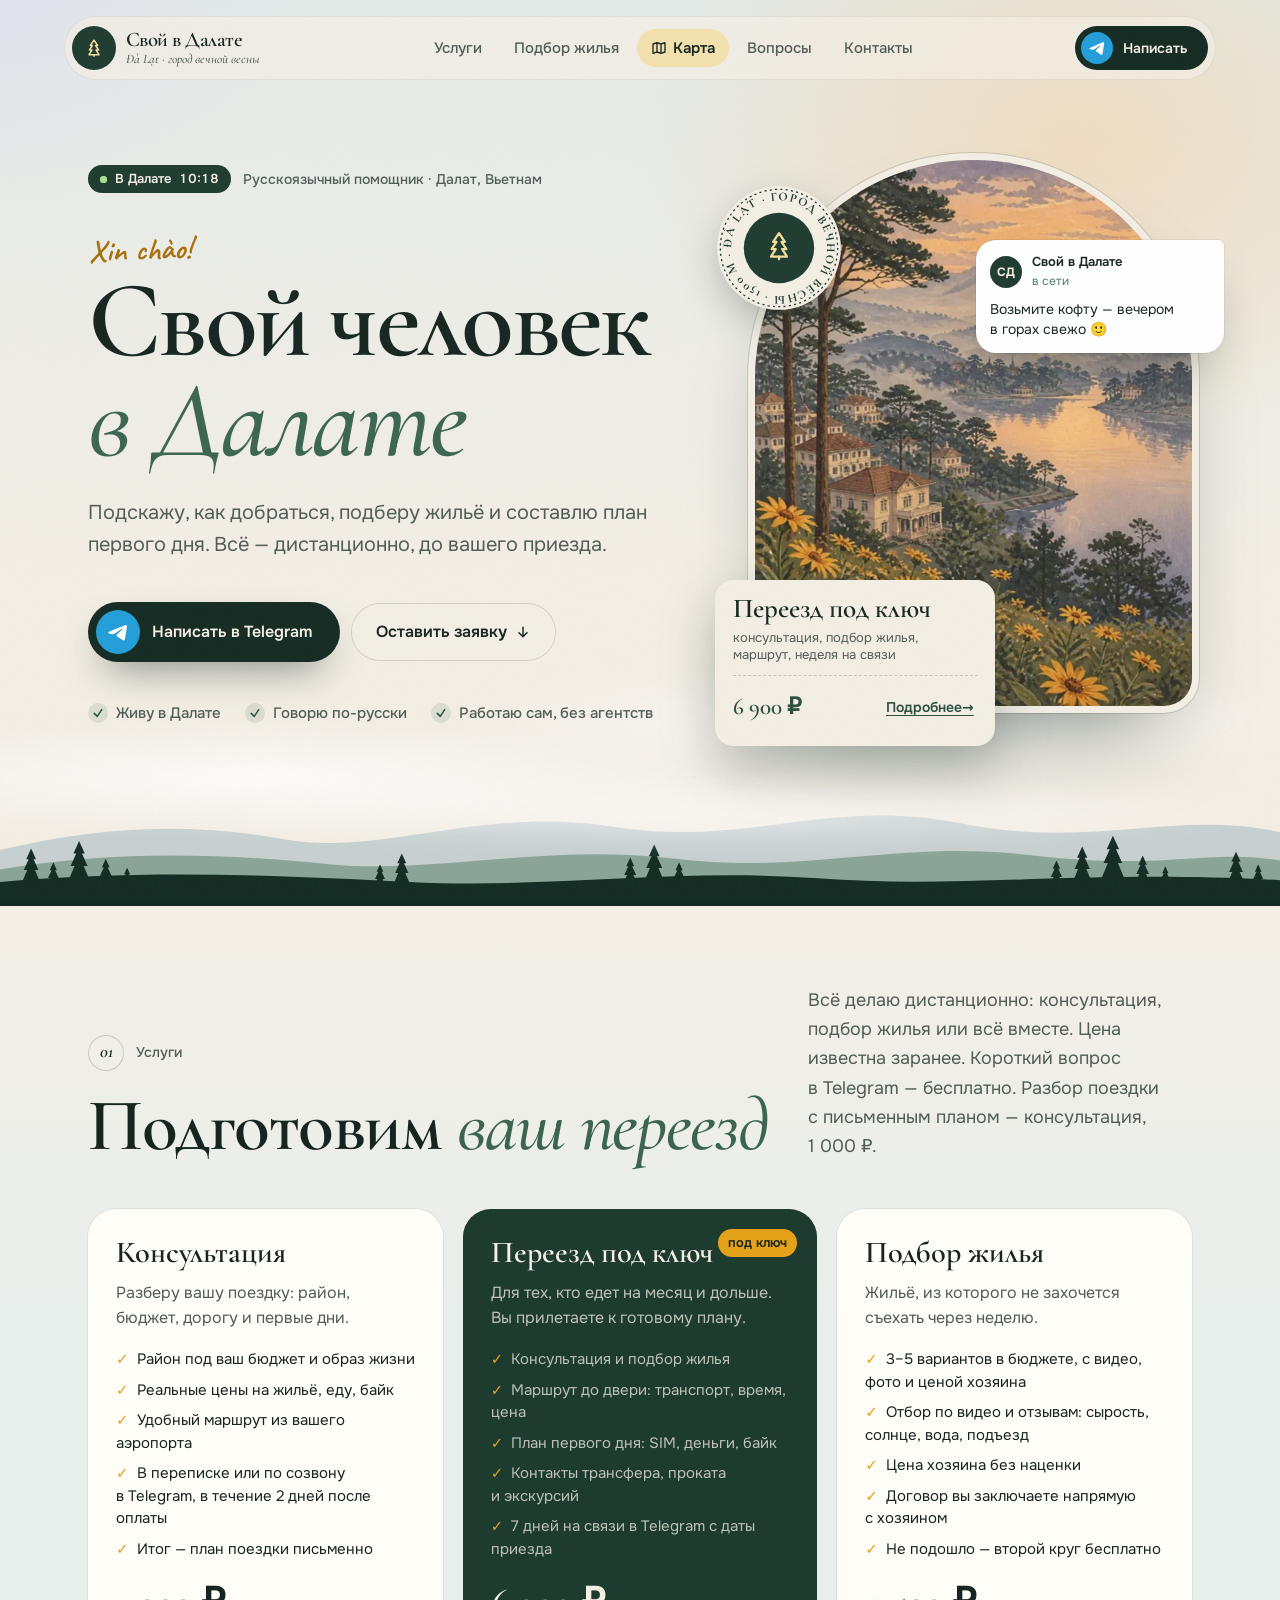
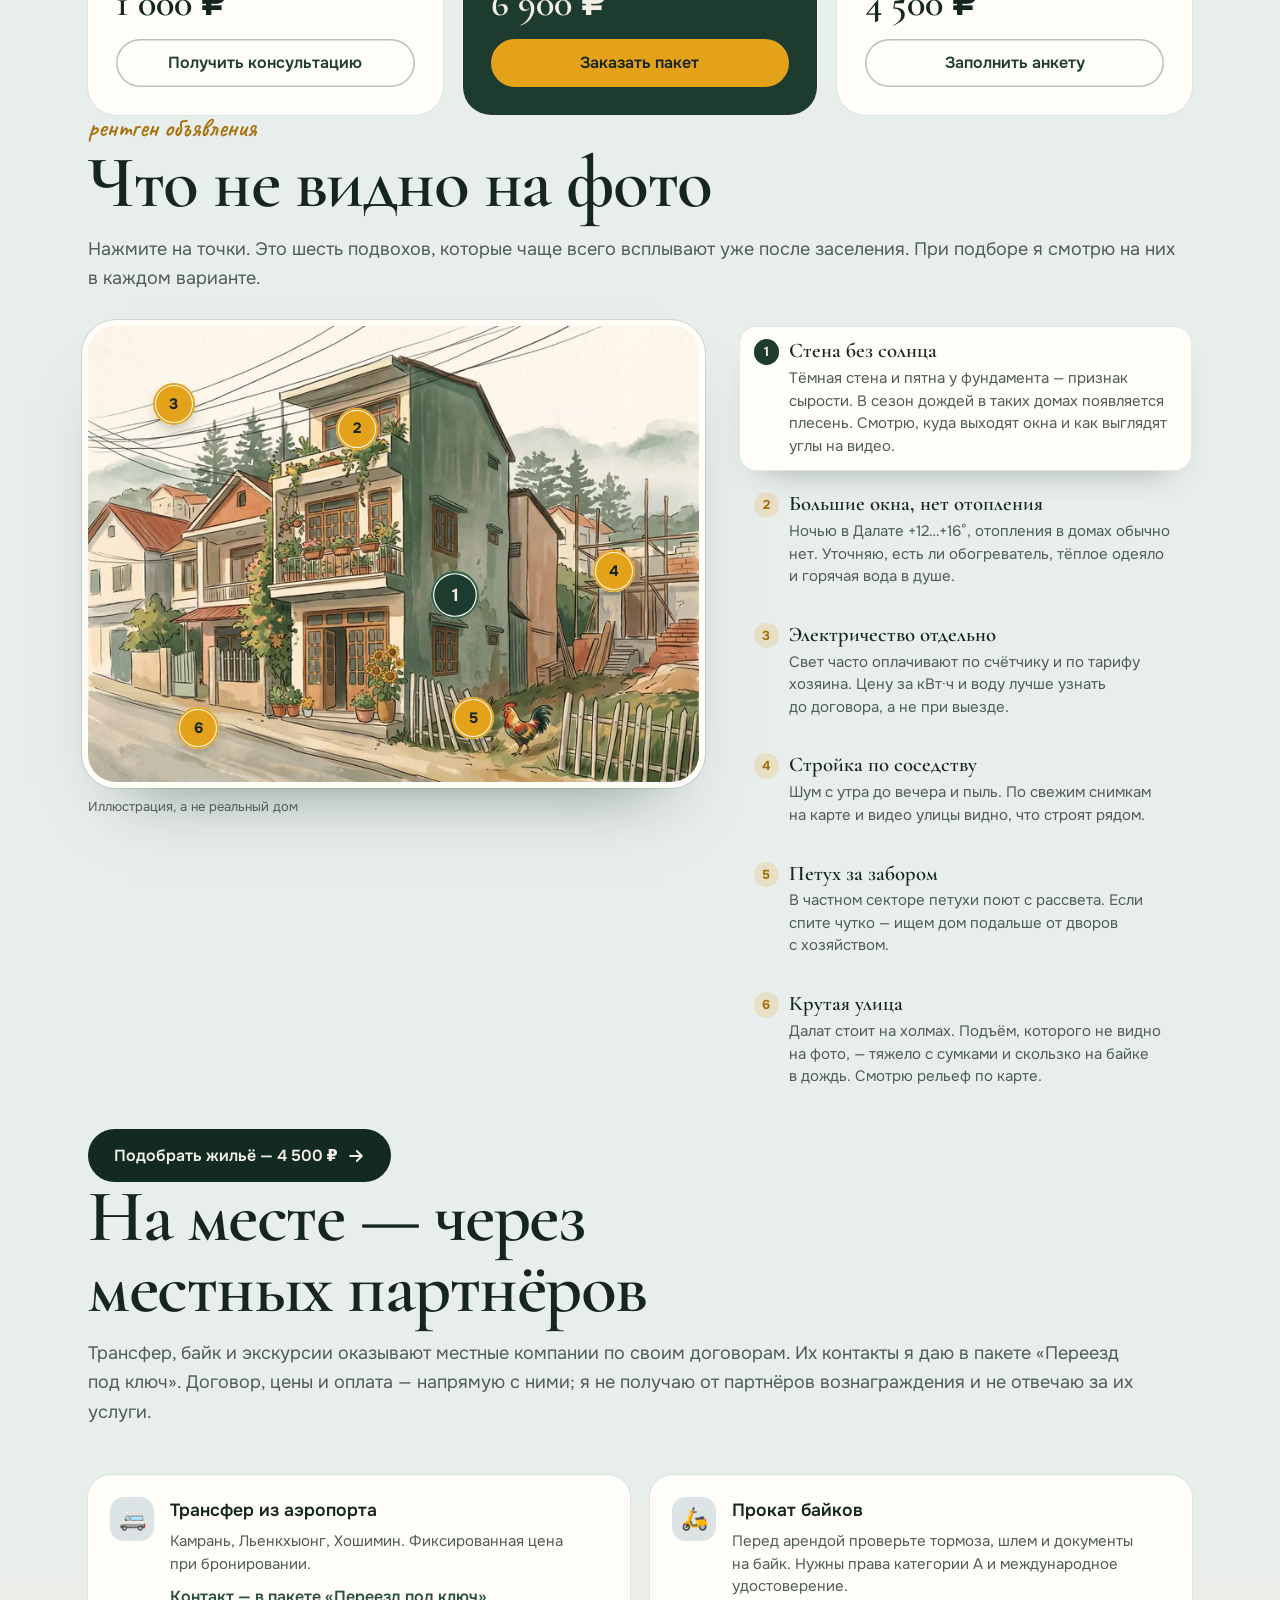
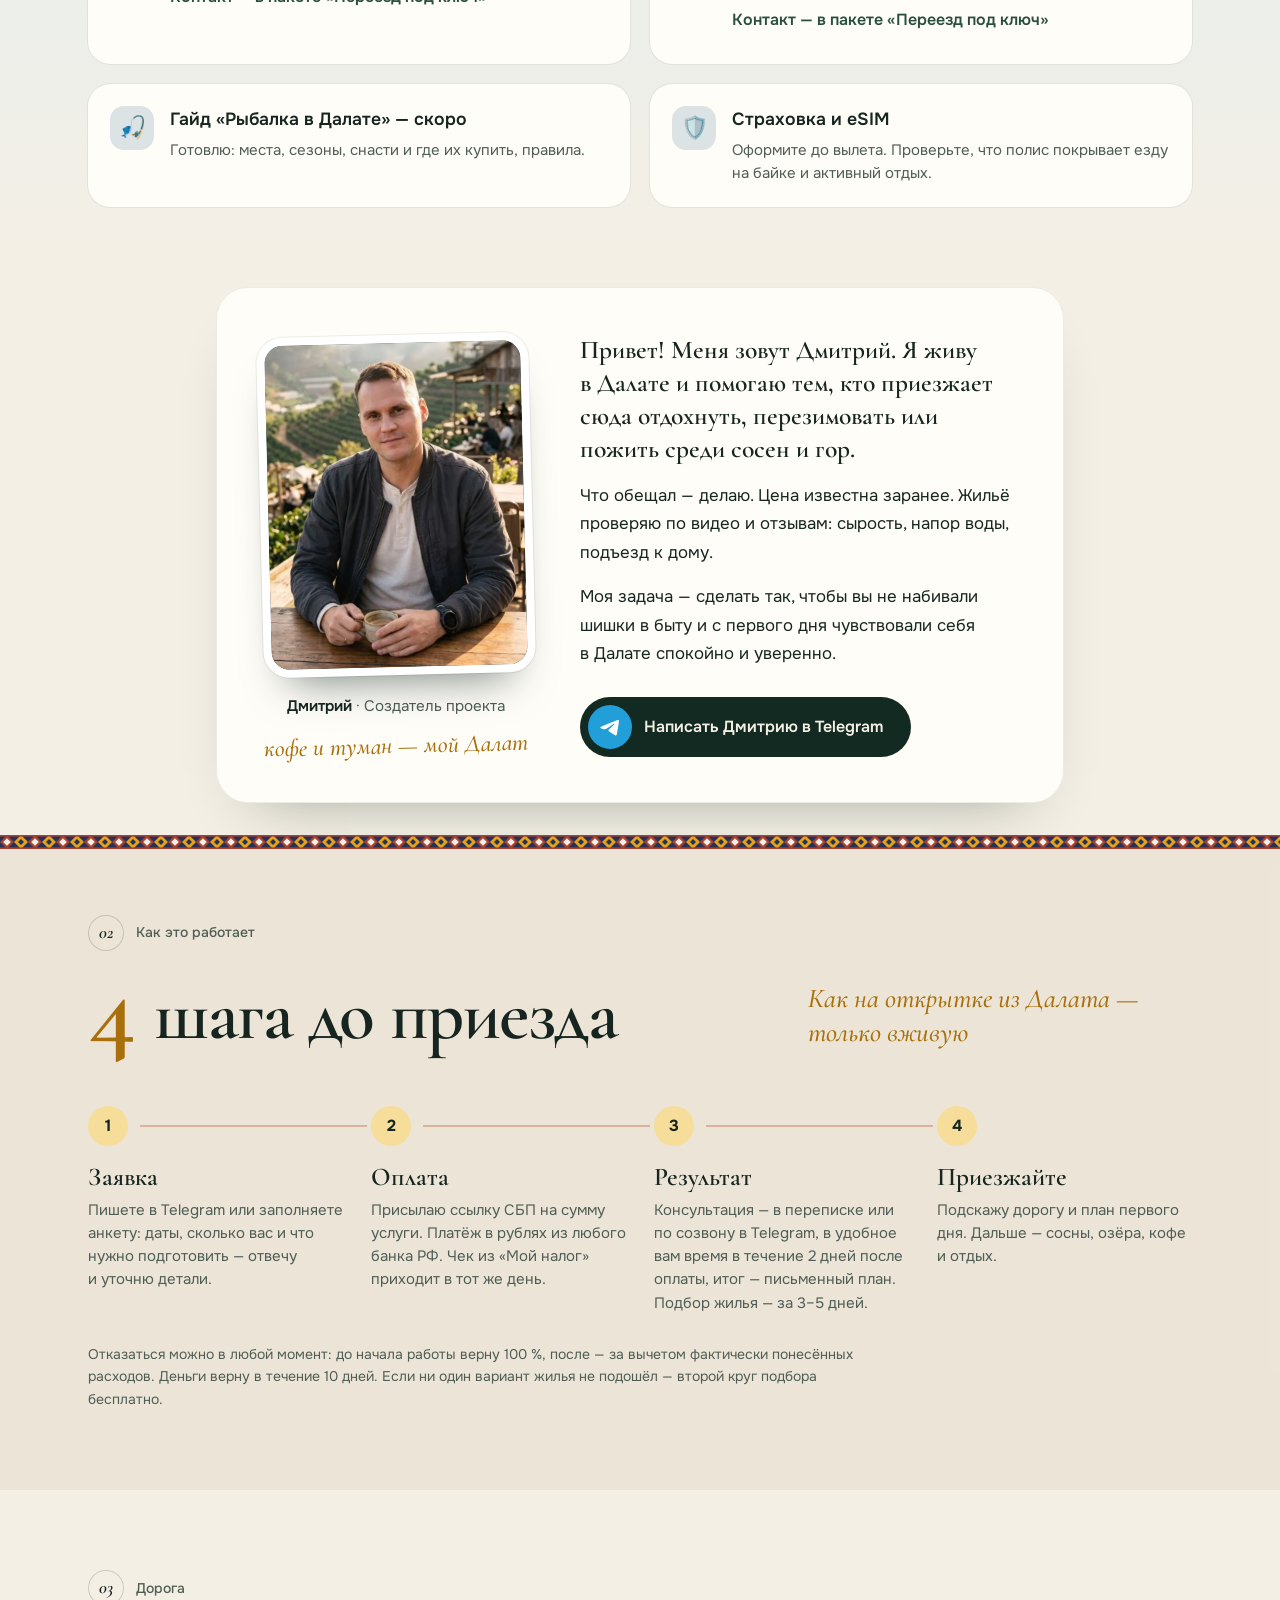
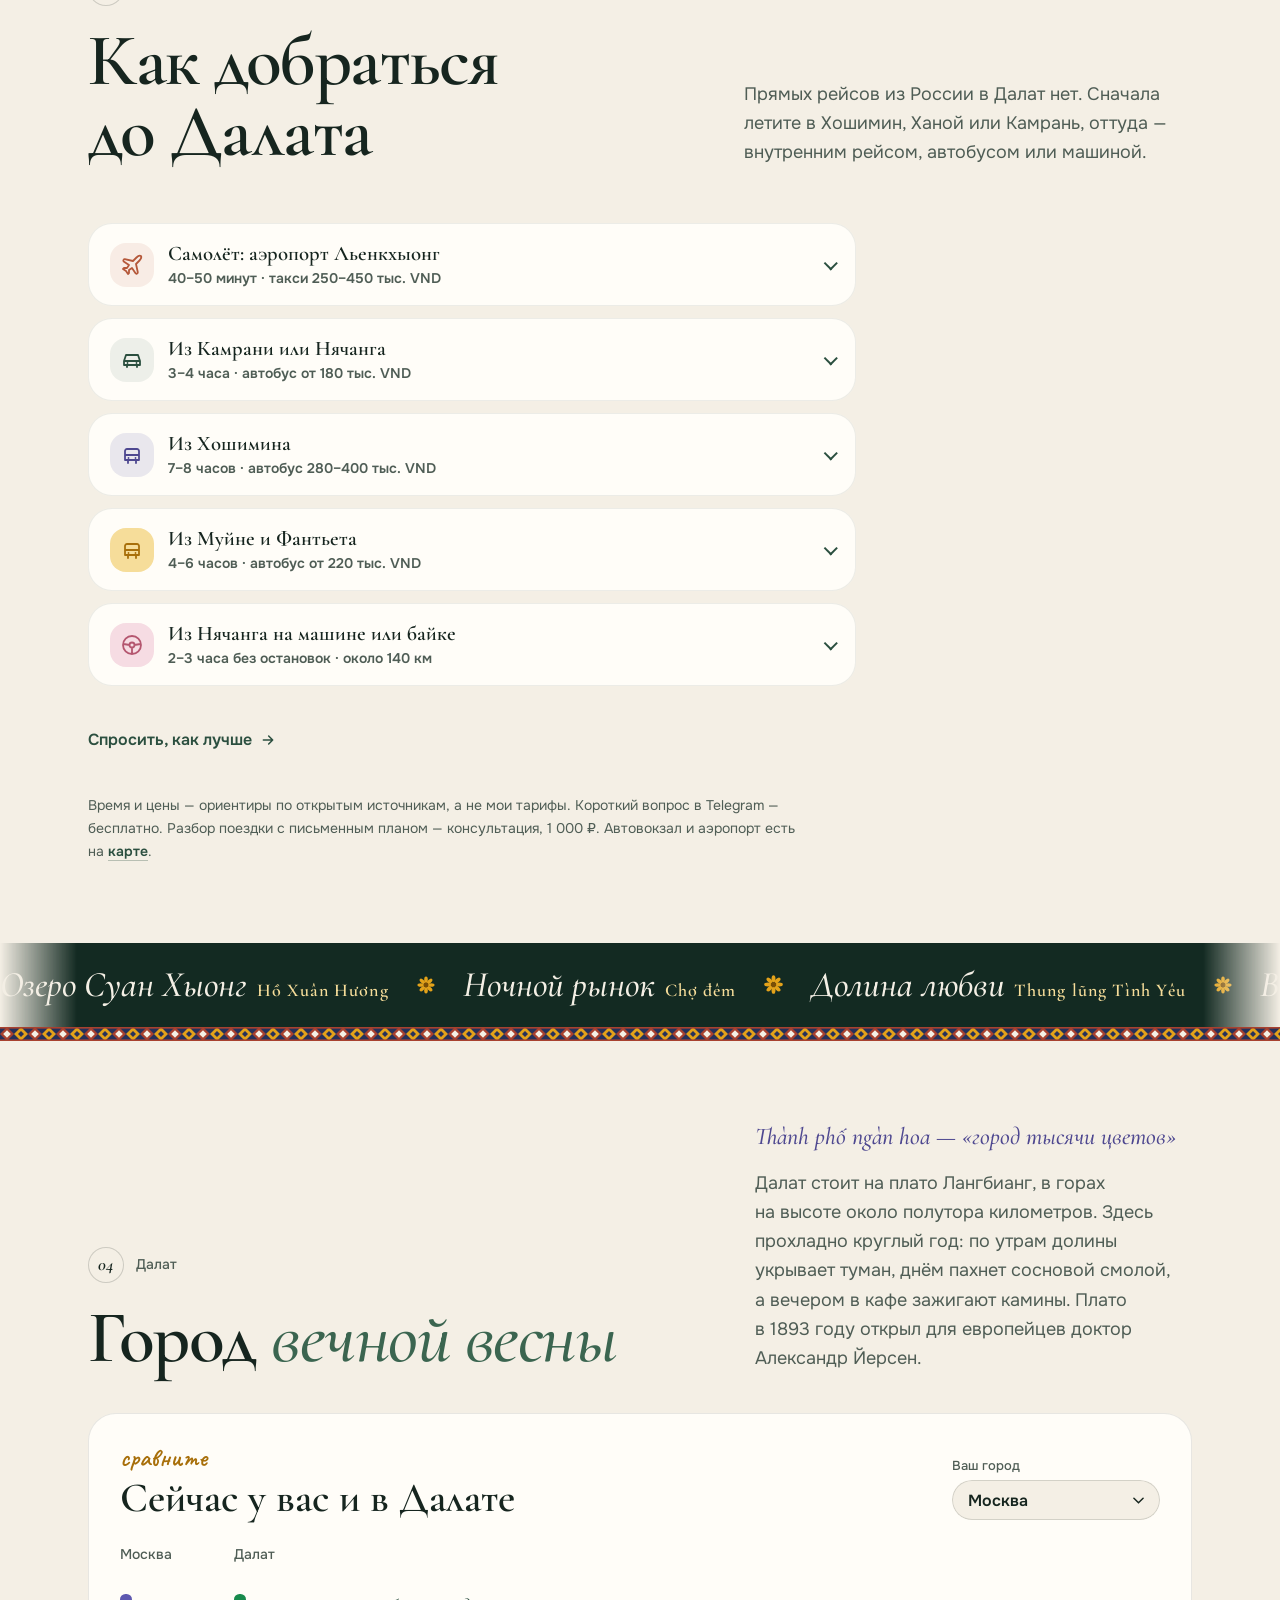
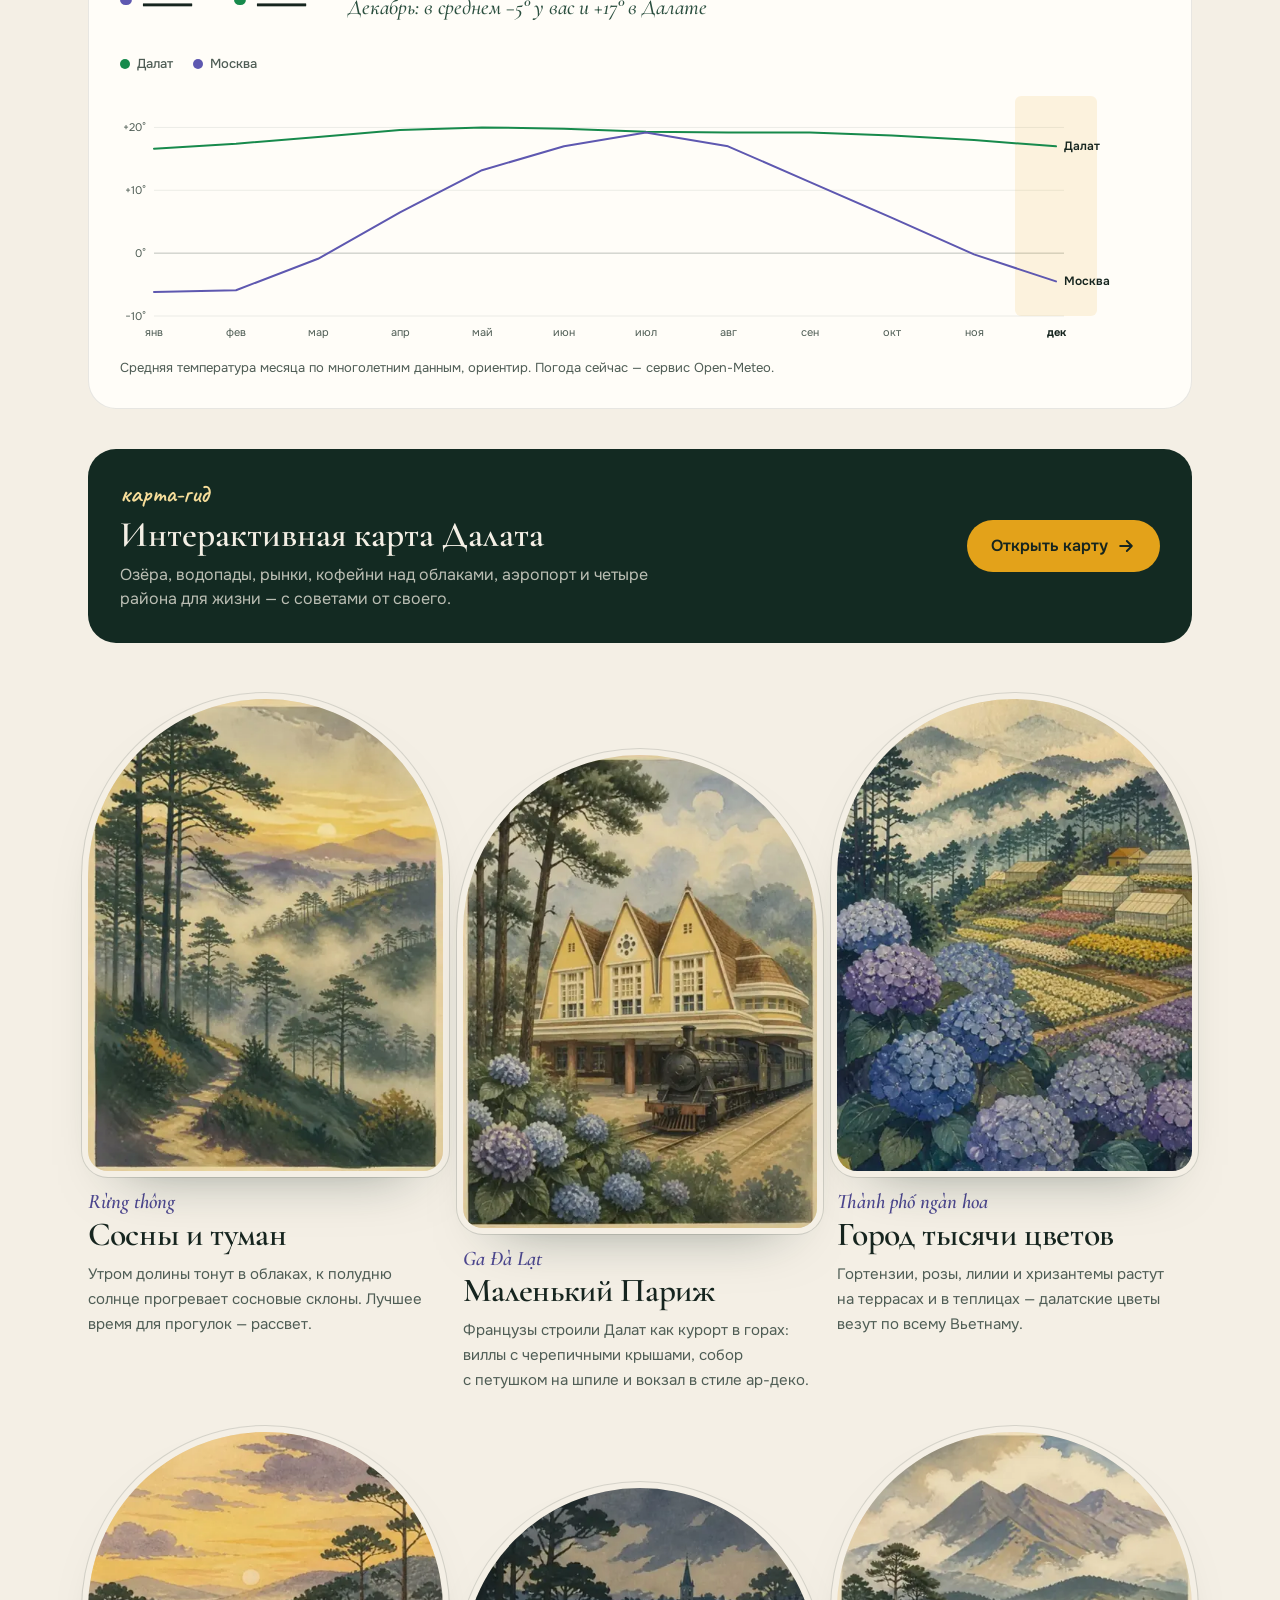
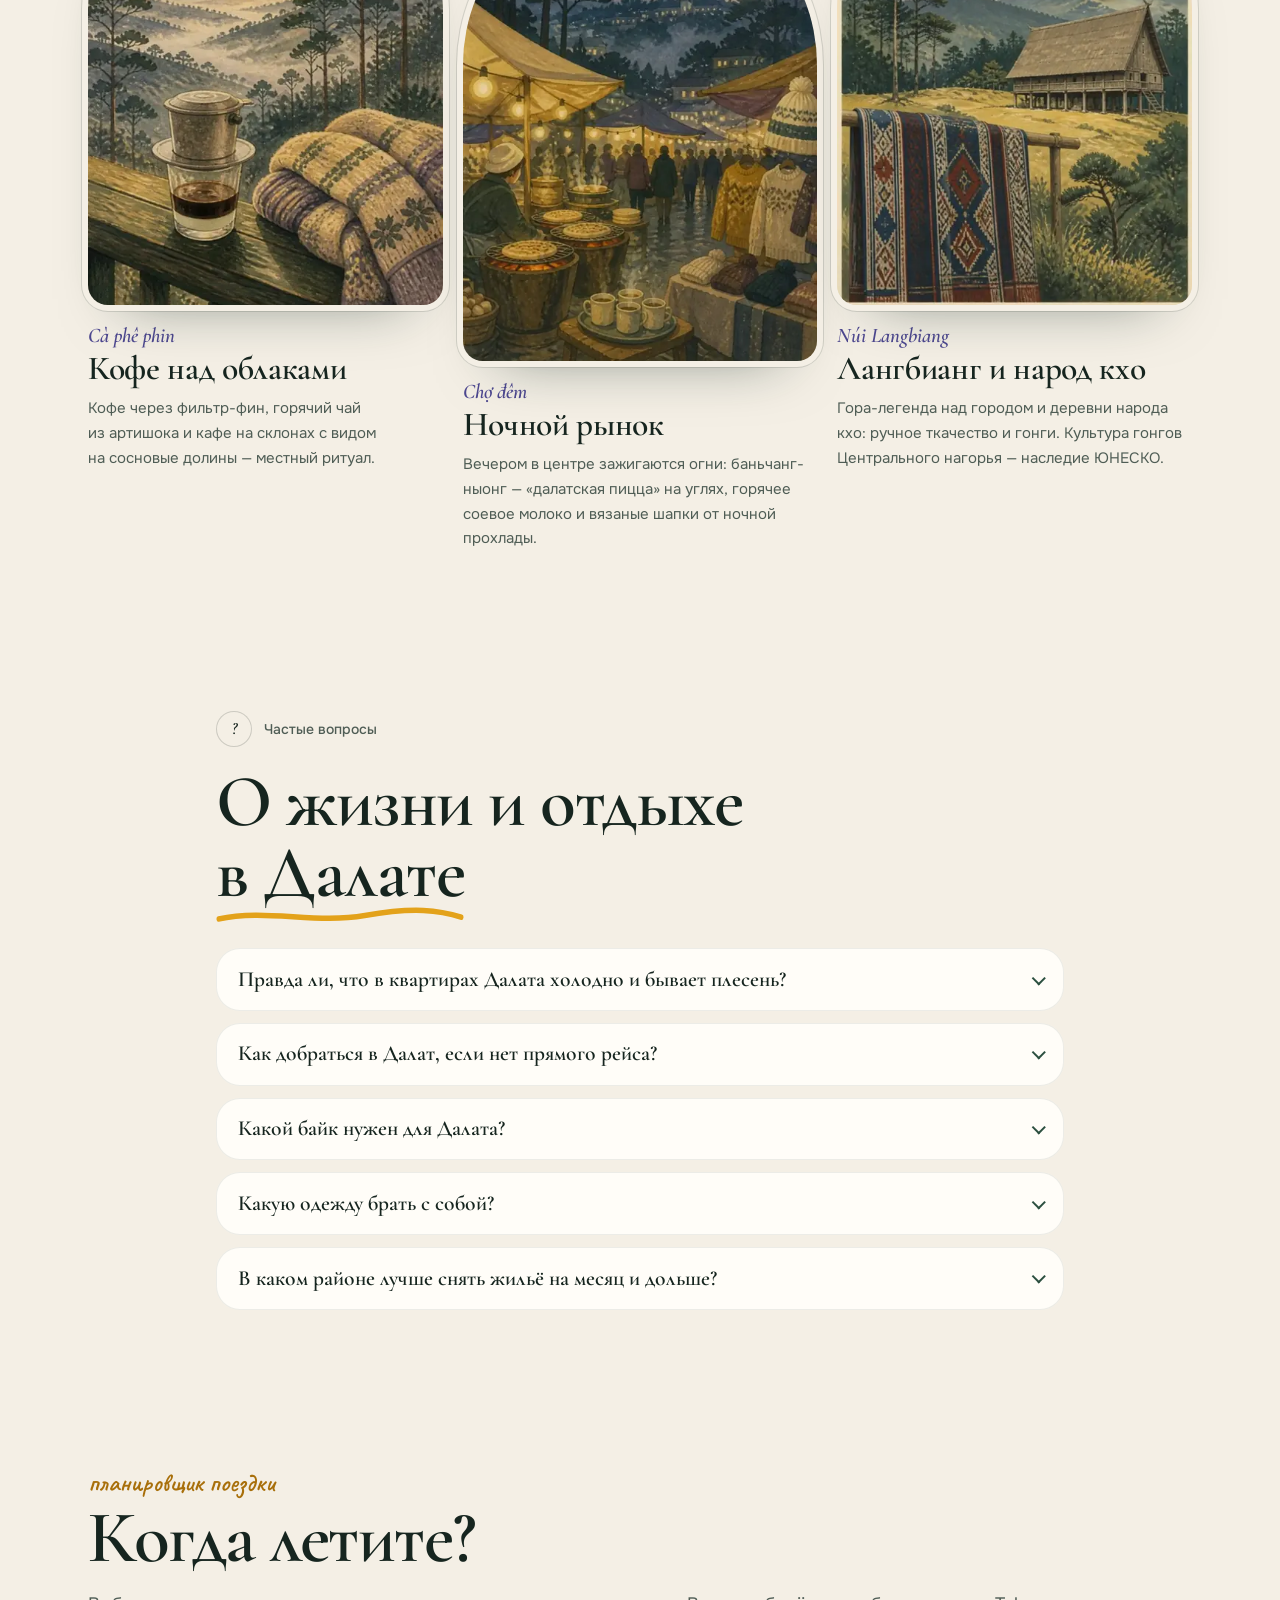
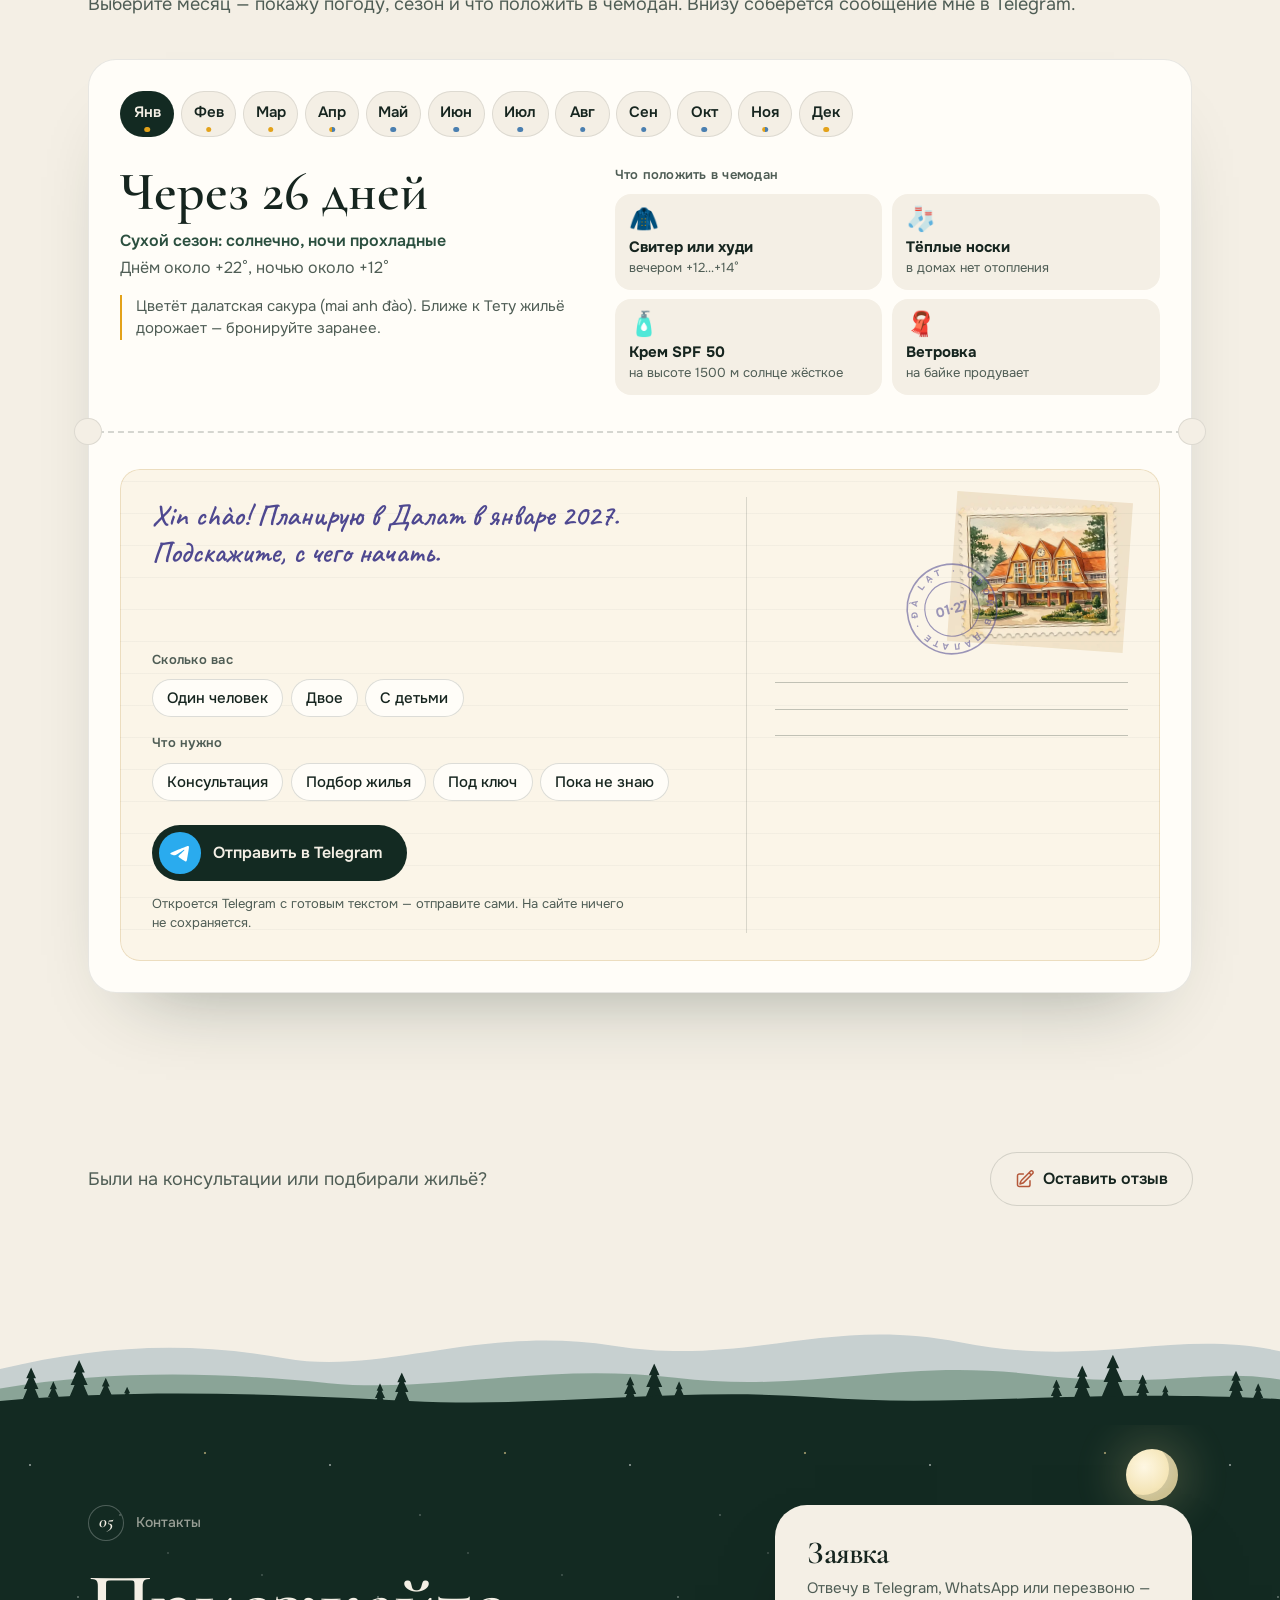
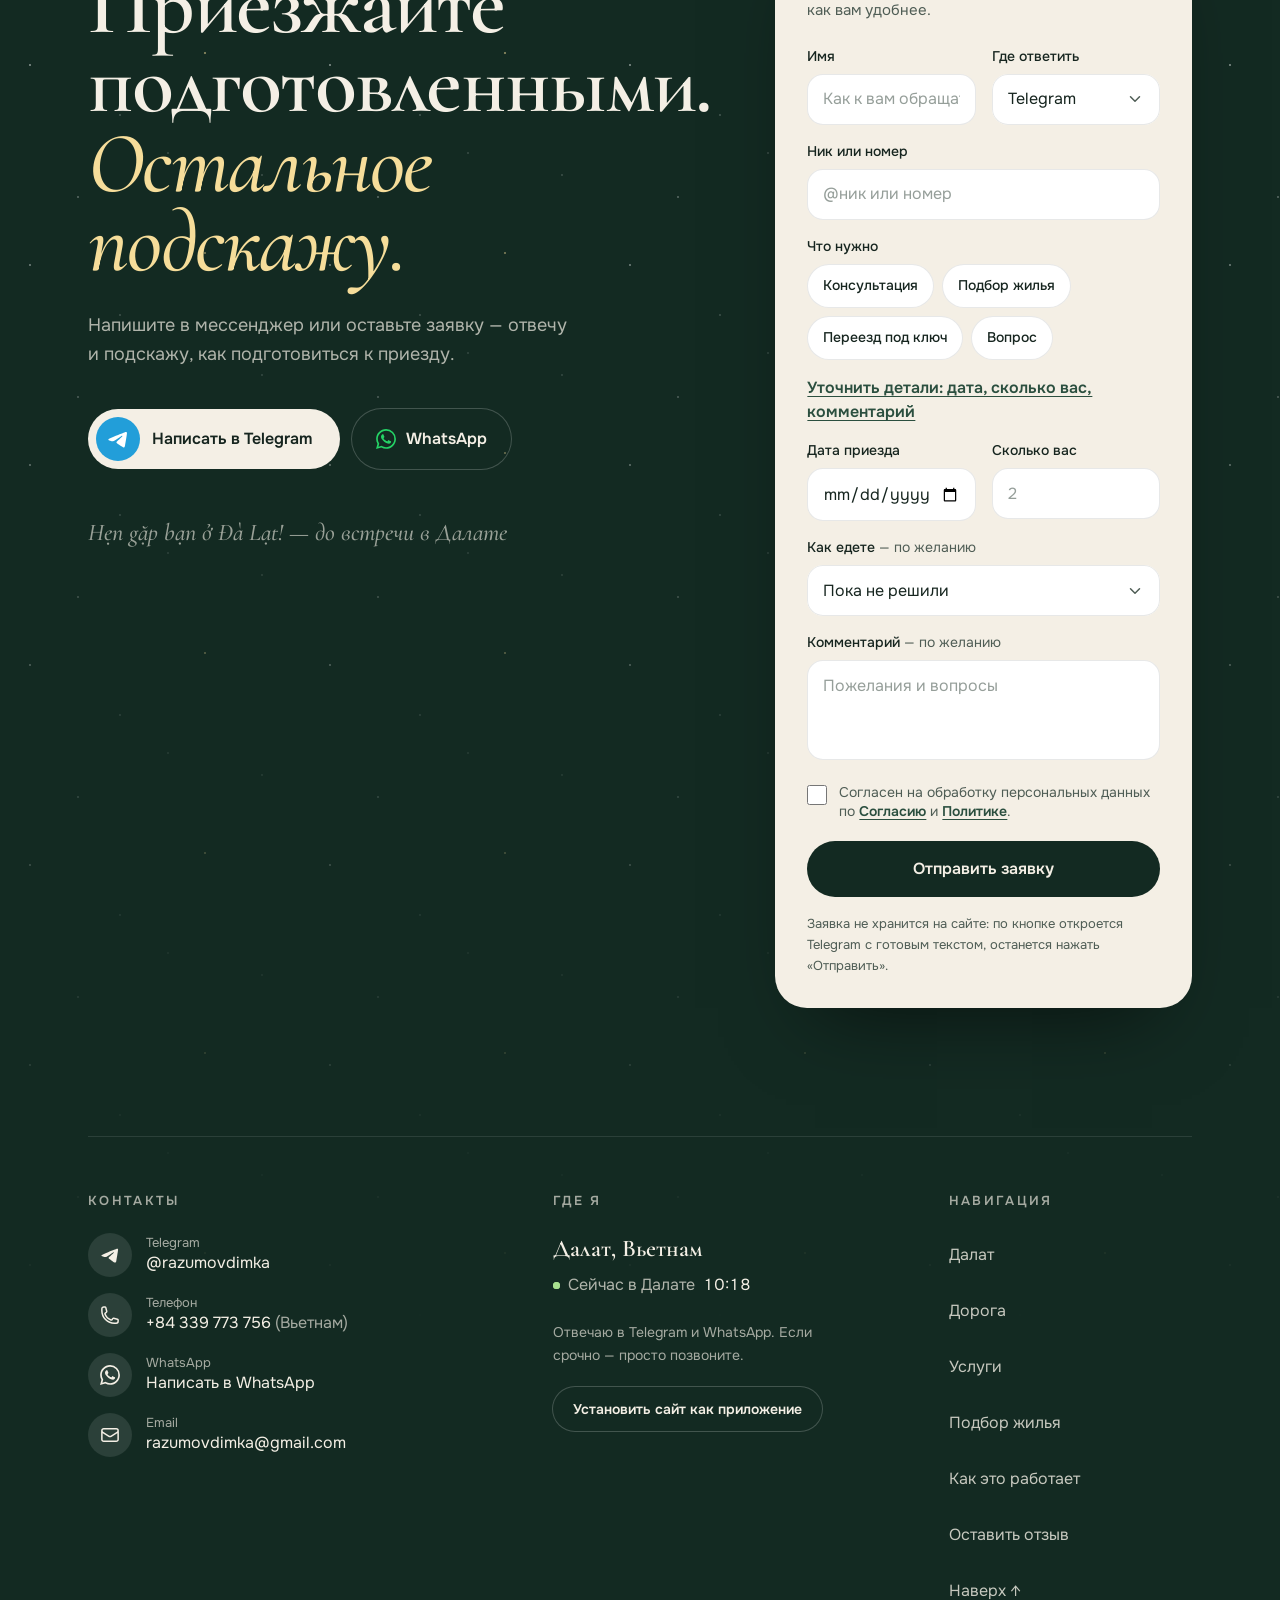
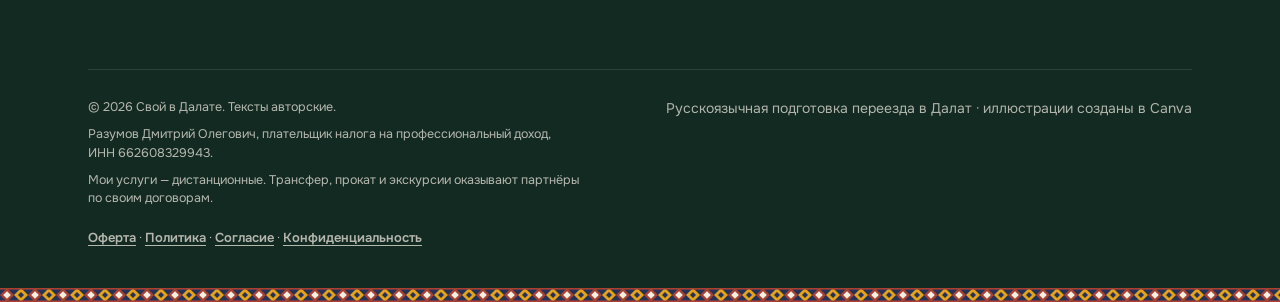
==== index.html @ 4f1e5b28 "Убраны блоки «Что спросить у хозяина», «Заметка на полях» и три плитки о Далате (1500 м, 1893, свите" ====
<!DOCTYPE html>
<html lang="ru">
<head>
  <meta charset="UTF-8">
  <meta name="viewport" content="width=device-width, initial-scale=1.0, viewport-fit=cover">
  <title>Свой в Далате — подготовка переезда, подбор жилья и консультация</title>
  <meta name="description" content="Русскоязычная подготовка переезда в Далат: консультация, дистанционный подбор жилья, маршрут до двери и план первого дня. Трансфер, байк и экскурсии — через партнёров.">
  <meta name="robots" content="noindex, nofollow, noarchive, nosnippet">
  <meta name="theme-color" content="#F4EFE5">
  <link rel="manifest" href="manifest.webmanifest">
  <link rel="apple-touch-icon" href="icons/apple-touch-icon.png">
  <meta name="mobile-web-app-capable" content="yes">
  <meta name="apple-mobile-web-app-capable" content="yes">
  <meta name="apple-mobile-web-app-title" content="Свой в Далате">
  <meta name="apple-mobile-web-app-status-bar-style" content="default">
  <link rel="apple-touch-startup-image" href="icons/splash-1320x2868.png" media="(device-width: 440px) and (device-height: 956px) and (-webkit-device-pixel-ratio: 3) and (orientation: portrait)">
  <link rel="apple-touch-startup-image" href="icons/splash-1206x2622.png" media="(device-width: 402px) and (device-height: 874px) and (-webkit-device-pixel-ratio: 3) and (orientation: portrait)">
  <link rel="apple-touch-startup-image" href="icons/splash-1290x2796.png" media="(device-width: 430px) and (device-height: 932px) and (-webkit-device-pixel-ratio: 3) and (orientation: portrait)">
  <link rel="apple-touch-startup-image" href="icons/splash-1179x2556.png" media="(device-width: 393px) and (device-height: 852px) and (-webkit-device-pixel-ratio: 3) and (orientation: portrait)">
  <link rel="apple-touch-startup-image" href="icons/splash-1284x2778.png" media="(device-width: 428px) and (device-height: 926px) and (-webkit-device-pixel-ratio: 3) and (orientation: portrait)">
  <link rel="apple-touch-startup-image" href="icons/splash-1170x2532.png" media="(device-width: 390px) and (device-height: 844px) and (-webkit-device-pixel-ratio: 3) and (orientation: portrait)">
  <link rel="apple-touch-startup-image" href="icons/splash-1125x2436.png" media="(device-width: 375px) and (device-height: 812px) and (-webkit-device-pixel-ratio: 3) and (orientation: portrait)">
  <link rel="apple-touch-startup-image" href="icons/splash-1242x2688.png" media="(device-width: 414px) and (device-height: 896px) and (-webkit-device-pixel-ratio: 3) and (orientation: portrait)">
  <link rel="apple-touch-startup-image" href="icons/splash-828x1792.png" media="(device-width: 414px) and (device-height: 896px) and (-webkit-device-pixel-ratio: 2) and (orientation: portrait)">
  <link rel="apple-touch-startup-image" href="icons/splash-1242x2208.png" media="(device-width: 414px) and (device-height: 736px) and (-webkit-device-pixel-ratio: 3) and (orientation: portrait)">
  <link rel="apple-touch-startup-image" href="icons/splash-750x1334.png" media="(device-width: 375px) and (device-height: 667px) and (-webkit-device-pixel-ratio: 2) and (orientation: portrait)">
  <link rel="apple-touch-startup-image" href="icons/splash-640x1136.png" media="(device-width: 320px) and (device-height: 568px) and (-webkit-device-pixel-ratio: 2) and (orientation: portrait)">

  <link rel="canonical" href="https://svoydalat.github.io/">

  <meta property="og:type" content="website">
  <meta property="og:site_name" content="Свой в Далате">
  <meta property="og:locale" content="ru_RU">
  <meta property="og:url" content="https://svoydalat.github.io/">
  <meta property="og:title" content="Свой в Далате — русскоязычный помощник">
  <meta property="og:description" content="Подготовлю ваш переезд в Далат: консультация, подбор жилья, маршрут до двери и план первого дня.">
  <meta property="og:image" content="https://svoydalat.github.io/img/og-image.jpg">
  <meta property="og:image:width" content="1200">
  <meta property="og:image:height" content="630">
  <meta property="og:image:alt" content="Иллюстрация: рассвет над озером Суан Хыонг в Далате">
  <meta name="twitter:card" content="summary_large_image">

  <link rel="icon" type="image/svg+xml" href="data:image/svg+xml,%3Csvg xmlns='http://www.w3.org/2000/svg' viewBox='0 0 64 64'%3E%3Crect width='64' height='64' rx='16' fill='%231E3B30'/%3E%3Cpath d='M32 8 22 24h6L18 38h7L15 52h34L39 38h7L36 24h6z' fill='%23F6DD9A'/%3E%3Crect x='29' y='51' width='6' height='6' rx='1' fill='%23E3A21A'/%3E%3C/svg%3E">

  <!-- Включаем анимации появления, только если работает JS -->
  <script>document.documentElement.classList.add('js');</script>
  <!-- Экран загрузки: только в установленном приложении и только при первом открытии за сеанс (прячет script.js) -->
  <script>try{if((matchMedia('(display-mode: standalone)').matches||navigator.standalone===true)&&!sessionStorage.getItem('splash-shown'))document.documentElement.classList.add('has-splash')}catch(e){}</script>
  <style>
    #splash{position:fixed;inset:0;z-index:2147483000;display:none;flex-direction:column;align-items:center;padding:calc(13vh + env(safe-area-inset-top)) 1.5rem 0;text-align:center;color:#1E3B30;background:#E08468 url(img/splash.webp) center bottom/cover no-repeat;transition:opacity .5s ease,visibility 0s linear .5s}
    html.has-splash #splash{display:flex}
    #splash.is-out{opacity:0;visibility:hidden}
    .splash__title{margin:0;font:600 clamp(2.6rem,13vw,4.2rem)/1 "Cormorant Garamond",Georgia,serif;letter-spacing:-.01em}
    .splash__sub{margin:.7rem 0 0;font:italic 500 1.2rem/1.2 "Cormorant Garamond",Georgia,serif;opacity:.85}
    @media (prefers-reduced-motion:reduce){#splash{transition:none}}
  </style>

  <!-- Шрифты: Cormorant Garamond (заголовки, вьетнамские названия), Onest (текст), Caveat (рукописные пометки) -->
  <link rel="preload" href="fonts/onest-cyrillic.woff2" as="font" type="font/woff2" crossorigin>
  <link rel="preload" href="fonts/cormorant-garamond-cyrillic.woff2" as="font" type="font/woff2" crossorigin>
  <link rel="stylesheet" href="fonts.css">

  <link rel="stylesheet" href="style.css">
  <link rel="stylesheet" href="guard.css">
  <!-- Tailwind собран заранее (tools/tailwind.config.js) и идёт последним, как раньше шёл CDN -->
  <link rel="stylesheet" href="tw.css">
</head>

<body class="bg-paper font-sans text-ink antialiased selection:bg-sunflower/30">
  <div id="splash" aria-hidden="true"><p class="splash__title">Свой в&nbsp;Далате</p><p class="splash__sub">Đà Lạt · город вечной весны</p></div>

  <!-- Общие иконки и силуэты гор — используются через <use> -->
  <svg class="svg-sprite" xmlns="http://www.w3.org/2000/svg" aria-hidden="true">
    <symbol id="i-tg" viewBox="4.3 5.15 14 14"><path fill="currentColor" d="M16.906 7.224c.1-.002.321.023.465.14a.506.506 0 0 1 .171.325c.016.093.036.306.02.472-.18 1.898-.962 6.502-1.36 8.627-.168.9-.499 1.201-.82 1.23-.696.065-1.225-.46-1.9-.902-1.056-.693-1.653-1.124-2.678-1.8-1.185-.78-.417-1.21.258-1.91.177-.184 3.247-2.977 3.307-3.23.007-.032.014-.15-.056-.212s-.174-.041-.249-.024c-.106.024-1.793 1.14-5.061 3.345-.48.33-.913.49-1.302.48-.428-.008-1.252-.241-1.865-.44-.752-.245-1.349-.374-1.297-.789.027-.216.325-.437.893-.663 3.498-1.524 5.83-2.529 6.998-3.014 3.332-1.386 4.025-1.627 4.476-1.635z"/></symbol>
    <symbol id="i-wa" viewBox="0 0 24 24"><path fill="currentColor" d="M17.472 14.382c-.297-.149-1.758-.867-2.03-.967-.273-.099-.471-.148-.67.15-.197.297-.767.966-.94 1.164-.173.199-.347.223-.644.075-.297-.15-1.255-.463-2.39-1.475-.883-.788-1.48-1.761-1.653-2.059-.173-.297-.018-.458.13-.606.134-.133.298-.347.446-.52.149-.174.198-.298.298-.497.099-.198.05-.371-.025-.52-.075-.149-.669-1.612-.916-2.207-.242-.579-.487-.5-.669-.51-.173-.008-.371-.01-.57-.01-.198 0-.52.074-.792.372-.272.297-1.04 1.016-1.04 2.479 0 1.462 1.065 2.875 1.213 3.074.149.198 2.096 3.2 5.077 4.487.709.306 1.262.489 1.694.625.712.227 1.36.195 1.871.118.571-.085 1.758-.719 2.006-1.413.248-.694.248-1.289.173-1.413-.074-.124-.272-.198-.57-.347m-5.421 7.403h-.004a9.87 9.87 0 0 1-5.031-1.378l-.361-.214-3.741.982.998-3.648-.235-.374a9.86 9.86 0 0 1-1.51-5.26c.001-5.45 4.436-9.884 9.888-9.884 2.64 0 5.122 1.03 6.988 2.898a9.825 9.825 0 0 1 2.893 6.994c-.003 5.45-4.437 9.884-9.885 9.884m8.413-18.297A11.815 11.815 0 0 0 12.05 0C5.495 0 .16 5.335.157 11.892c0 2.096.547 4.142 1.588 5.945L.057 24l6.305-1.654a11.882 11.882 0 0 0 5.683 1.448h.005c6.554 0 11.89-5.335 11.893-11.893a11.821 11.821 0 0 0-3.48-8.413Z"/></symbol>
    <symbol id="i-check" viewBox="0 0 24 24"><path fill="none" stroke="currentColor" stroke-width="3" stroke-linecap="round" stroke-linejoin="round" d="m4.5 12.75 6 6 9-13.5"/></symbol>
    <symbol id="i-star" viewBox="0 0 24 24"><path fill="currentColor" d="M12 2l3.09 6.26L22 9.27l-5 4.87 1.18 6.88L12 17.77l-6.18 3.25L7 14.14 2 9.27l6.91-1.01L12 2z"/></symbol>
    <symbol id="i-arrow" viewBox="0 0 24 24"><path fill="none" stroke="currentColor" stroke-width="2.25" stroke-linecap="round" stroke-linejoin="round" d="M5 12h14M13 6l6 6-6 6"/></symbol>
    <symbol id="i-plane" viewBox="0 0 24 24"><path fill="none" stroke="currentColor" stroke-width="1.8" stroke-linecap="round" stroke-linejoin="round" d="M17.8 19.2 16 11l3.5-3.5C21 6 21.5 4 21 3c-1-.5-3 0-4.5 1.5L13 8 4.8 6.2c-.5-.1-.9.1-1.1.5l-.3.5c-.2.5-.1 1 .3 1.3L9 12l-2 3H4l-1 1 3 2 2 3 1-1v-3l3-2 3.5 5.3c.3.4.8.5 1.3.3l.5-.2c.4-.3.6-.7.5-1.2z"/></symbol>
    <symbol id="i-pine" viewBox="0 0 24 24"><path fill="none" stroke="currentColor" stroke-width="1.7" stroke-linejoin="round" d="M12 2.5 7.6 9h2.5l-3.6 5.4h3.1L6 20h12l-3.6-5.6h3.1L13.9 9h2.5z"/><path fill="none" stroke="currentColor" stroke-width="1.7" stroke-linecap="round" d="M12 20v2"/></symbol>
    <symbol id="tree" viewBox="0 0 40 100"><path d="M20 0 30 22h-5l10 22h-7l11 26H24v30h-8V70H1l11-26H5l10-22h-5z"/></symbol>
    <!-- Три гряды гор Ламвьен и сосны на переднем плане -->
    <symbol id="ridge" viewBox="0 0 1440 160">
      <path fill="#B9C6CA" fill-opacity=".75" d="M0 96C110 70 210 64 320 84S540 46 690 70s240-34 390-4 240-16 360 10V160H0z"/>
      <path fill="#4E7A61" fill-opacity=".5" d="M0 118c130-22 250-18 370-6s240-24 390-6 250-22 400-4 200-8 280 6V160H0z"/>
      <g fill="#132A22">
        <use href="#tree" x="24" y="94" width="22" height="56"/><use href="#tree" x="52" y="110" width="16" height="40"/>
        <use href="#tree" x="76" y="86" width="26" height="64"/><use href="#tree" x="110" y="106" width="18" height="44"/>
        <use href="#tree" x="136" y="116" width="14" height="34"/><use href="#tree" x="420" y="112" width="15" height="38"/>
        <use href="#tree" x="442" y="100" width="20" height="50"/><use href="#tree" x="700" y="104" width="18" height="46"/>
        <use href="#tree" x="724" y="90" width="24" height="60"/><use href="#tree" x="756" y="110" width="16" height="40"/>
        <use href="#tree" x="1180" y="108" width="17" height="42"/><use href="#tree" x="1206" y="92" width="23" height="58"/>
        <use href="#tree" x="1238" y="80" width="28" height="70"/><use href="#tree" x="1276" y="102" width="19" height="48"/>
        <use href="#tree" x="1304" y="114" width="14" height="36"/><use href="#tree" x="1380" y="98" width="21" height="52"/>
        <use href="#tree" x="1408" y="112" width="15" height="38"/>
        <path d="M0 132c160-14 300-8 460 0s300-16 460-4 300-10 520 2V160H0z"/>
      </g>
    </symbol>
    <!-- Почтовый штемпель для марок -->
    <symbol id="postmark" viewBox="0 0 120 60">
      <g fill="none" stroke="currentColor" stroke-width="1.6">
        <circle cx="30" cy="30" r="24"/><circle cx="30" cy="30" r="18"/>
        <path d="M58 16c8-5 14 5 22 0s14 5 22 0 12 4 16 1M58 30c8-5 14 5 22 0s14 5 22 0 12 4 16 1M58 44c8-5 14 5 22 0s14 5 22 0 12 4 16 1"/>
      </g>
      <text x="30" y="34" text-anchor="middle" font-family="'Cormorant Garamond', serif" font-size="11" font-weight="700" fill="currentColor">ĐÀ LẠT</text>
    </symbol>
  </svg>

  <!-- ================= ШАПКА ================= -->
  <header id="site-header" class="fixed inset-x-0 top-0 z-50 px-3 pt-3 sm:px-5 sm:pt-4">
    <div class="header-bar mx-auto flex h-14 max-w-6xl items-center justify-between rounded-full px-2 sm:h-16">
      <a href="#top" class="flex items-center gap-2.5 rounded-full pr-3" aria-label="Свой в Далате — на главную">
        <span class="vt-logo grid h-10 w-10 place-items-center rounded-full bg-pine-800 text-sunflower-soft sm:h-11 sm:w-11">
          <svg class="h-5 w-5" aria-hidden="true"><use href="#i-pine"/></svg>
        </span>
        <span class="leading-none">
          <span class="block font-serif text-[1.3rem] font-semibold tracking-tight">Свой в&nbsp;Далате</span>
          <span class="mt-0.5 hidden font-serif text-[13px] italic text-ink-soft sm:block">Đà Lạt · город вечной весны</span>
        </span>
      </a>

      <nav class="hidden items-center gap-1 whitespace-nowrap text-[15px] font-medium text-ink-soft xl:flex" aria-label="Основное меню">
        <a href="#services" class="rounded-full px-3.5 py-2 transition hover:bg-ink/5 hover:text-ink">Услуги</a>
        <a href="podbor.html" class="rounded-full px-3.5 py-2 transition hover:bg-ink/5 hover:text-ink">Подбор жилья</a>
        <a href="map.html" class="inline-flex items-center gap-1.5 rounded-full bg-sunflower-soft/70 px-3.5 py-2 font-semibold text-ink transition hover:bg-sunflower-soft"><svg class="h-4 w-4" viewBox="0 0 24 24" fill="none" stroke="currentColor" stroke-width="2" stroke-linecap="round" stroke-linejoin="round" aria-hidden="true"><path d="M9 18 3 20V6l6-2 6 2 6-2v14l-6 2zM9 4v14M15 6v14"/></svg>Карта</a>
        <a href="#faq" class="rounded-full px-3.5 py-2 transition hover:bg-ink/5 hover:text-ink">Вопросы</a>
        <a href="#contacts" class="rounded-full px-3.5 py-2 transition hover:bg-ink/5 hover:text-ink">Контакты</a>
      </nav>

      <div class="flex items-center gap-1.5">
        <a href="https://t.me/razumovdimka" data-tg="general" target="_blank" rel="noopener noreferrer"
           class="group hidden items-center gap-2.5 rounded-full bg-pine-900 py-1.5 pl-1.5 pr-5 text-sm font-semibold text-paper transition hover:bg-pine-700 sm:inline-flex">
          <span class="grid h-8 w-8 place-items-center rounded-full bg-tg text-white"><svg class="h-4 w-4" aria-hidden="true"><use href="#i-tg"/></svg></span>
          Написать
        </a>
        <button id="menu-toggle" type="button"
                class="grid h-11 w-11 place-items-center rounded-full transition hover:bg-ink/5 xl:hidden"
                aria-expanded="false" aria-controls="mobile-menu" aria-label="Открыть меню">
          <svg class="icon-open h-6 w-6" viewBox="0 0 24 24" fill="none" stroke="currentColor" stroke-width="2" stroke-linecap="round" aria-hidden="true"><path d="M4 9h16M4 15h16"/></svg>
          <svg class="icon-close hidden h-6 w-6" viewBox="0 0 24 24" fill="none" stroke="currentColor" stroke-width="2" stroke-linecap="round" aria-hidden="true"><path d="M6 6l12 12M18 6 6 18"/></svg>
        </button>
      </div>
    </div>

    <!-- Мобильное меню -->
    <div id="mobile-menu" class="mx-auto mt-2 hidden max-w-6xl rounded-[1.75rem] bg-paper/95 p-2 shadow-2xl shadow-ink/10 ring-1 ring-ink/5 backdrop-blur-xl xl:hidden">
      <nav class="flex flex-col text-lg font-medium" aria-label="Мобильное меню">
        <a href="#dalat" class="rounded-2xl px-4 py-3.5 transition hover:bg-ink/5">Далат</a>
        <a href="map.html" class="flex items-center gap-3 rounded-2xl bg-sunflower-soft/70 px-4 py-3.5 font-semibold transition hover:bg-sunflower-soft"><svg class="h-5 w-5" viewBox="0 0 24 24" fill="none" stroke="currentColor" stroke-width="2" stroke-linecap="round" stroke-linejoin="round" aria-hidden="true"><path d="M9 18 3 20V6l6-2 6 2 6-2v14l-6 2zM9 4v14M15 6v14"/></svg>Интерактивная карта Далата</a>
        <a href="#road" class="rounded-2xl px-4 py-3.5 transition hover:bg-ink/5">Дорога</a>
        <a href="#services" class="rounded-2xl px-4 py-3.5 transition hover:bg-ink/5">Услуги</a>
        <a href="podbor.html" class="rounded-2xl px-4 py-3.5 transition hover:bg-ink/5">Подбор жилья</a>
        <a href="#how" class="rounded-2xl px-4 py-3.5 transition hover:bg-ink/5">Как это работает</a>
        <a href="#leave-review" class="rounded-2xl px-4 py-3.5 transition hover:bg-ink/5">Оставить отзыв</a>
        <a href="#contacts" class="rounded-2xl px-4 py-3.5 transition hover:bg-ink/5">Контакты</a>
        <a href="https://t.me/razumovdimka" data-tg="general" target="_blank" rel="noopener noreferrer"
           class="mt-1 inline-flex items-center justify-center gap-3 rounded-2xl bg-pine-900 px-5 py-4 text-base font-semibold text-paper">
          <span class="grid h-8 w-8 place-items-center rounded-full bg-tg text-white"><svg class="h-4 w-4" aria-hidden="true"><use href="#i-tg"/></svg></span>
          Написать в&nbsp;Telegram
        </a>
        <button type="button" data-install hidden class="mt-1 inline-flex items-center justify-center gap-3 rounded-2xl px-5 py-4 text-base font-semibold text-ink ring-1 ring-ink/15 transition hover:bg-ink/5">
          <svg class="h-5 w-5" viewBox="0 0 24 24" fill="none" stroke="currentColor" stroke-width="2" stroke-linecap="round" stroke-linejoin="round" aria-hidden="true"><path d="M12 4v11m0 0-4-4m4 4 4-4M5 20h14"/></svg>
          Установить на&nbsp;телефон
        </button>
      </nav>
    </div>
  </header>

  <main>

    <!-- ================= HERO ================= -->
    <section id="top" class="hero relative overflow-hidden pt-28 sm:pt-36 lg:pt-40">
      <div class="relative z-10 mx-auto grid max-w-6xl items-center gap-16 px-4 pb-36 sm:px-6 lg:grid-cols-12 lg:gap-10 lg:pb-44">

        <div class="lg:col-span-7">
          <div class="rise flex flex-wrap items-center gap-x-3 gap-y-2 text-sm font-medium text-ink-soft">
            <span class="inline-flex items-center gap-2 rounded-full bg-pine-800 px-3 py-1.5 text-xs font-semibold text-paper">
              <span class="live-dot" aria-hidden="true"></span>
              В&nbsp;Далате <span data-dalat-time class="tabular-nums">--:--</span><span data-dalat-weather class="tabular-nums" hidden></span>
            </span>
            <span>Русскоязычный помощник · Далат, Вьетнам</span>
          </div>

          <p class="rise mt-8 -rotate-2 font-hand text-[1.7rem] font-semibold leading-none text-sunflower-deep sm:text-[2rem]" style="--delay: 60ms">
            Xin chào!
          </p>

          <h1 class="rise mt-4 font-serif text-[clamp(3.3rem,8.6vw,6.8rem)] font-semibold leading-[0.88] tracking-[-0.025em]" style="--delay: 120ms">
            Свой человек
            <span class="mt-1 block font-medium italic text-pine-600">в&nbsp;Далате</span>
          </h1>

          <p class="rise mt-7 max-w-xl text-lg leading-relaxed text-ink-soft sm:text-xl sm:leading-relaxed" style="--delay: 180ms">
            Подскажу, как добраться, подберу жильё и&nbsp;составлю план первого дня. Всё&nbsp;— дистанционно, до&nbsp;вашего приезда.
          </p>

          <div class="rise mt-10 flex flex-col gap-3 sm:flex-row sm:items-center" style="--delay: 240ms">
            <a href="https://t.me/razumovdimka" data-tg="general" target="_blank" rel="noopener noreferrer"
               class="group inline-flex items-center justify-center gap-3 rounded-full bg-pine-900 py-2 pl-2 pr-7 text-base font-semibold text-paper shadow-[0_18px_40px_-18px_rgba(19,42,34,0.75)] transition duration-300 hover:-translate-y-0.5 hover:bg-pine-700 focus-visible:outline focus-visible:outline-2 focus-visible:outline-offset-4 focus-visible:outline-pine-900">
              <span class="grid h-11 w-11 place-items-center rounded-full bg-tg text-white transition duration-300 group-hover:rotate-[-12deg]"><svg class="h-5 w-5" aria-hidden="true"><use href="#i-tg"/></svg></span>
              Написать в&nbsp;Telegram
            </a>
            <a href="#contacts"
               class="group inline-flex items-center justify-center gap-2 rounded-full bg-paper/60 px-6 py-4 text-base font-semibold text-ink ring-1 ring-ink/15 backdrop-blur transition hover:bg-paper hover:ring-ink/25">
              Оставить заявку
              <svg class="h-4 w-4 rotate-90 transition group-hover:translate-y-0.5" aria-hidden="true"><use href="#i-arrow"/></svg>
            </a>
          </div>

          <ul class="rise mt-10 flex flex-wrap items-center gap-x-6 gap-y-3 text-[15px] font-medium text-ink-soft" style="--delay: 320ms">
            <li class="flex items-center gap-2"><span class="grid h-5 w-5 place-items-center rounded-full bg-pine-500/15 text-pine-700"><svg class="h-3 w-3" aria-hidden="true"><use href="#i-check"/></svg></span>Живу в&nbsp;Далате</li>
            <li class="flex items-center gap-2"><span class="grid h-5 w-5 place-items-center rounded-full bg-pine-500/15 text-pine-700"><svg class="h-3 w-3" aria-hidden="true"><use href="#i-check"/></svg></span>Говорю по-русски</li>
            <li class="flex items-center gap-2"><span class="grid h-5 w-5 place-items-center rounded-full bg-pine-500/15 text-pine-700"><svg class="h-3 w-3" aria-hidden="true"><use href="#i-check"/></svg></span>Работаю сам, без&nbsp;агентств</li>
          </ul>
        </div>

        <!-- Окно-арка с видом на озеро Суан Хыонг + штамп, сообщение и «билет» встречи -->
        <div class="rise relative mx-auto mb-6 w-full max-w-[26rem] lg:col-span-5 lg:max-w-none" style="--delay: 200ms">
          <!-- «Живое окно»: вид меняется по времени в Далате (утро — туман, вечер — закат, ночь — огни в окнах). Фаза — data-daypart на <html> -->
          <figure class="arch-window relative">
            <div class="arch-scene">
              <img src="img/hero-xuan-huong.webp" srcset="img/hero-xuan-huong-640.webp 640w, img/hero-xuan-huong.webp 1136w" sizes="(min-width: 1024px) 440px, 416px" width="1136" height="1408" fetchpriority="high"
                   alt="Иллюстрация: рассвет над озером Суан Хыонг, сосны, французские виллы и дикие подсолнухи Далата">
              <div class="arch-tint" aria-hidden="true"></div>
              <div class="arch-stars" aria-hidden="true"></div>
              <div class="arch-fog" aria-hidden="true"><span></span><span></span></div>
              <!-- Огни в окнах вилл: координаты в % от иллюстрации 1136×1408 -->
              <div class="arch-lights" aria-hidden="true">
                <i style="--x:2.2%;--y:45.1%"></i><i style="--x:5.3%;--y:45.1%"></i><i style="--x:1.8%;--y:51.1%"></i><i style="--x:5.3%;--y:51.1%"></i>
                <i style="--x:21.6%;--y:45.5%"></i><i style="--x:24.8%;--y:45.5%"></i><i style="--x:26.8%;--y:47%"></i>
                <i style="--x:13.2%;--y:54.3%"></i><i style="--x:18.8%;--y:54.3%"></i><i style="--x:21.1%;--y:54.3%"></i><i style="--x:23.8%;--y:54.5%"></i><i style="--x:18.7%;--y:56.8%"></i><i style="--x:21.6%;--y:56.8%"></i>
                <i style="--x:19.5%;--y:62.5%"></i><i style="--x:22.2%;--y:62.6%"></i><i style="--x:25.4%;--y:63.1%"></i><i style="--x:29.7%;--y:63.1%"></i><i style="--x:34.9%;--y:62.5%"></i><i style="--x:38.1%;--y:61.9%"></i><i style="--x:29.7%;--y:67.1%"></i><i style="--x:36.3%;--y:66.4%"></i><i style="--x:39.6%;--y:66.4%"></i>
                <i style="--x:44.5%;--y:55%"></i><i style="--x:46.4%;--y:55%"></i>
                <i style="--x:61%;--y:42.3%"></i><i style="--x:84.5%;--y:42.5%"></i><i style="--x:87.2%;--y:42.5%"></i>
              </div>
            </div>
          </figure>

          <!-- Круглый штамп -->
          <div class="stamp-badge absolute -left-4 top-6 h-28 w-28 sm:-left-10 sm:h-32 sm:w-32" aria-hidden="true">
            <svg viewBox="0 0 120 120" class="h-full w-full">
              <defs><path id="stamp-ring" d="M60 60m-45 0a45 45 0 1 1 90 0a45 45 0 1 1-90 0"/></defs>
              <circle cx="60" cy="60" r="58" fill="#F4EFE5"/>
              <circle cx="60" cy="60" r="55" fill="none" stroke="#1E3B30" stroke-width="1.2" stroke-dasharray="2 3"/>
              <circle cx="60" cy="60" r="33" fill="#1E3B30"/>
              <g class="stamp-badge__text">
                <text font-family="'Cormorant Garamond', serif" font-size="11.5" font-weight="700" letter-spacing="1" fill="#1E3B30"><textPath href="#stamp-ring" textLength="278" lengthAdjust="spacing">ĐÀ LẠT · ГОРОД ВЕЧНОЙ ВЕСНЫ · 1500 М ·</textPath></text>
              </g>
              <use href="#i-pine" x="45" y="43" width="30" height="30" style="color:#F6DD9A"/>
            </svg>
          </div>

          <!-- Сообщение -->
          <div class="float absolute -right-3 top-20 w-[15.5rem] rounded-[1.25rem] rounded-tr-md bg-white p-3.5 shadow-[0_24px_50px_-20px_rgba(19,42,34,0.45)] ring-1 ring-ink/5 sm:-right-8" aria-hidden="true">
            <div class="flex items-center gap-2.5">
              <span class="grid h-8 w-8 place-items-center rounded-full bg-pine-800 text-[10px] font-bold text-paper">СД</span>
              <span class="leading-tight">
                <b class="block text-[13px] font-semibold">Свой в&nbsp;Далате</b>
                <span class="text-[11px] text-pine-500" data-daypart-status>в&nbsp;сети</span>
              </span>
            </div>
            <p class="mt-2.5 text-[14px] leading-snug text-ink" data-daypart-msg>Возьмите кофту&nbsp;— вечером в&nbsp;горах свежо 🙂</p>
          </div>

          <!-- Карточка предложения -->
          <div class="hero-offer float float--delayed absolute -bottom-10 -left-3 w-[17.5rem] sm:-left-10">
            <p class="hero-offer__title">Переезд под ключ</p>
            <p class="hero-offer__text">консультация, подбор жилья, маршрут, неделя на&nbsp;связи</p>
            <div class="hero-offer__row">
              <span class="hero-offer__price">6&nbsp;900&nbsp;₽</span>
              <a href="#services" class="hero-offer__link">Подробнее <span aria-hidden="true">→</span></a>
            </div>
          </div>
        </div>
      </div>

      <!-- Туман и горы внизу экрана -->
      <div class="hero-mist" aria-hidden="true"><span></span><span></span><span></span></div>
      <svg class="ridge" viewBox="0 0 1440 160" preserveAspectRatio="xMidYMax slice" aria-hidden="true"><use href="#ridge" width="1440" height="160"/></svg>
    </section>

    <!-- ================= УСЛУГИ ================= -->
    <section id="services" class="services relative py-24 sm:py-32">
      <div class="mx-auto max-w-6xl px-4 sm:px-6">
        <div class="reveal flex flex-col gap-6 lg:flex-row lg:items-end lg:justify-between">
          <div>
            <p class="eyebrow"><span class="eyebrow__num">01</span>Услуги</p>
            <h2 class="section-title mt-5">Подготовим <em>ваш переезд</em></h2>
          </div>
          <p class="max-w-sm text-lg leading-relaxed text-ink-soft">Всё делаю дистанционно: консультация, подбор жилья или всё вместе. Цена известна заранее. Короткий вопрос в&nbsp;Telegram&nbsp;— бесплатно. Разбор поездки с&nbsp;письменным планом&nbsp;— консультация, 1&nbsp;000&nbsp;₽.</p>
        </div>

        <div class="price-grid price-grid--3">
          <article class="price-card reveal">
            <h3 class="price-card__title">Консультация</h3>
            <p class="price-card__text">Разберу вашу поездку: район, бюджет, дорогу и&nbsp;первые дни.</p>
            <details class="price-card__more" data-open-wide>
            <summary>Что входит</summary>
            <ul class="price-card__list">
              <li>Район под&nbsp;ваш бюджет и&nbsp;образ жизни</li>
              <li>Реальные цены на&nbsp;жильё, еду, байк</li>
              <li>Удобный маршрут из&nbsp;вашего аэропорта</li>
              <li>В&nbsp;переписке или по&nbsp;созвону в&nbsp;Telegram, в&nbsp;течение 2&nbsp;дней после оплаты</li>
              <li>Итог&nbsp;— план поездки письменно</li>
            </ul>
          </details>
            <p class="price-card__price"><b>1&nbsp;000&nbsp;₽</b></p>
            <a href="https://t.me/razumovdimka" data-tg="service:Консультация" target="_blank" rel="noopener noreferrer" class="price-card__btn price-card__btn--ghost">Получить консультацию</a>
          </article>

          <article class="price-card price-card--hit reveal">
            <span class="price-card__badge">под ключ</span>
            <h3 class="price-card__title">Переезд под&nbsp;ключ</h3>
            <p class="price-card__text">Для тех, кто едет на&nbsp;месяц и&nbsp;дольше. Вы прилетаете к&nbsp;готовому плану.</p>
            <details class="price-card__more" data-open-wide>
            <summary>Что входит</summary>
            <ul class="price-card__list">
              <li>Консультация и&nbsp;подбор жилья</li>
              <li>Маршрут до&nbsp;двери: транспорт, время, цена</li>
              <li>План первого дня: SIM, деньги, байк</li>
              <li>Контакты трансфера, проката и&nbsp;экскурсий</li>
              <li>7&nbsp;дней на&nbsp;связи в&nbsp;Telegram с&nbsp;даты приезда</li>
            </ul>
          </details>
            <p class="price-card__price"><b>6&nbsp;900&nbsp;₽</b></p>
            <a href="https://t.me/razumovdimka" data-tg="service:Переезд под ключ" target="_blank" rel="noopener noreferrer" class="price-card__btn">Заказать пакет</a>
          </article>

          <article class="price-card reveal">
            <h3 class="price-card__title">Подбор жилья</h3>
            <p class="price-card__text">Жильё, из&nbsp;которого не&nbsp;захочется съехать через неделю.</p>
            <details class="price-card__more" data-open-wide>
            <summary>Что входит</summary>
            <ul class="price-card__list">
              <li>3–5 вариантов в&nbsp;бюджете, с&nbsp;видео, фото и&nbsp;ценой хозяина</li>
              <li>Отбор по&nbsp;видео и&nbsp;отзывам: сырость, солнце, вода, подъезд</li>
              <li>Цена хозяина без&nbsp;наценки</li>
              <li>Договор вы&nbsp;заключаете напрямую с&nbsp;хозяином</li>
              <li>Не&nbsp;подошло&nbsp;— второй круг бесплатно</li>
            </ul>
          </details>
            <p class="price-card__price"><b>4&nbsp;500&nbsp;₽</b></p>
            <a href="podbor.html" class="price-card__btn price-card__btn--ghost">Заполнить анкету</a>
          </article>
        </div>

        <!-- «Рентген объявления»: точки на рисунке дома, по нажатию подсвечивается пункт списка. Без JS список просто виден целиком -->
        <div class="xray reveal mt-20" data-xray>
          <div class="xray__head">
            <p class="xray__kicker">рентген объявления</p>
            <h3 class="section-title">Что не&nbsp;видно на&nbsp;фото</h3>
            <p class="mt-4 max-w-2xl text-lg leading-relaxed text-ink-soft">Нажмите на&nbsp;точки. Это шесть подвохов, которые чаще всего всплывают уже после заселения. При подборе я&nbsp;смотрю на&nbsp;них в&nbsp;каждом варианте.</p>
          </div>
          <div class="xray__body">
            <figure class="xray__fig">
              <img src="img/xray-house.webp" srcset="img/xray-house-720.webp 720w, img/xray-house.webp 1200w" sizes="(min-width: 1024px) 640px, 92vw" width="1200" height="896" loading="lazy" decoding="async"
                   alt="Иллюстрация: узкий трёхэтажный дом на крутой улице Далата, рядом стройка, провода и петух у забора">
              <button type="button" class="xray__pin" style="--x:60%;--y:55%" data-xray-pin="0" aria-pressed="true" aria-label="1. Стена без солнца"><span aria-hidden="true">1</span></button>
              <button type="button" class="xray__pin" style="--x:44%;--y:21%" data-xray-pin="1" aria-pressed="false" aria-label="2. Большие окна, нет отопления"><span aria-hidden="true">2</span></button>
              <button type="button" class="xray__pin" style="--x:14%;--y:16%" data-xray-pin="2" aria-pressed="false" aria-label="3. Электричество отдельно"><span aria-hidden="true">3</span></button>
              <button type="button" class="xray__pin" style="--x:86%;--y:50%" data-xray-pin="3" aria-pressed="false" aria-label="4. Стройка по соседству"><span aria-hidden="true">4</span></button>
              <button type="button" class="xray__pin" style="--x:63%;--y:80%" data-xray-pin="4" aria-pressed="false" aria-label="5. Петух за забором"><span aria-hidden="true">5</span></button>
              <button type="button" class="xray__pin" style="--x:18%;--y:82%" data-xray-pin="5" aria-pressed="false" aria-label="6. Крутая улица"><span aria-hidden="true">6</span></button>
              <figcaption class="xray__caption">Иллюстрация, а&nbsp;не&nbsp;реальный дом</figcaption>
            </figure>
            <ol class="xray__list">
              <li class="is-active" data-xray-item="0"><b>Стена без солнца</b><span>Тёмная стена и&nbsp;пятна у&nbsp;фундамента&nbsp;— признак сырости. В&nbsp;сезон дождей в&nbsp;таких домах появляется плесень. Смотрю, куда выходят окна и&nbsp;как выглядят углы на&nbsp;видео.</span></li>
              <li data-xray-item="1"><b>Большие окна, нет отопления</b><span>Ночью в&nbsp;Далате +12…+16°, отопления в&nbsp;домах обычно нет. Уточняю, есть&nbsp;ли обогреватель, тёплое одеяло и&nbsp;горячая вода в&nbsp;душе.</span></li>
              <li data-xray-item="2"><b>Электричество отдельно</b><span>Свет часто оплачивают по&nbsp;счётчику и&nbsp;по&nbsp;тарифу хозяина. Цену за&nbsp;кВт·ч и&nbsp;воду лучше узнать до&nbsp;договора, а&nbsp;не&nbsp;при выезде.</span></li>
              <li data-xray-item="3"><b>Стройка по&nbsp;соседству</b><span>Шум с&nbsp;утра до&nbsp;вечера и&nbsp;пыль. По&nbsp;свежим снимкам на&nbsp;карте и&nbsp;видео улицы видно, что строят рядом.</span></li>
              <li data-xray-item="4"><b>Петух за&nbsp;забором</b><span>В&nbsp;частном секторе петухи поют с&nbsp;рассвета. Если спите чутко&nbsp;— ищем дом подальше от&nbsp;дворов с&nbsp;хозяйством.</span></li>
              <li data-xray-item="5"><b>Крутая улица</b><span>Далат стоит на&nbsp;холмах. Подъём, которого не&nbsp;видно на&nbsp;фото,&nbsp;— тяжело с&nbsp;сумками и&nbsp;скользко на&nbsp;байке в&nbsp;дождь. Смотрю рельеф по&nbsp;карте.</span></li>
            </ol>
          </div>
          <a href="podbor.html" class="xray__cta">Подобрать жильё&nbsp;— 4&nbsp;500&nbsp;₽ <svg class="h-5 w-5" aria-hidden="true"><use href="#i-arrow"/></svg></a>
        </div>

        <div class="reveal mt-20">
          <h3 class="section-title">На&nbsp;месте&nbsp;— через местных партнёров</h3>
          <p class="mt-4 max-w-2xl text-lg leading-relaxed text-ink-soft">Трансфер, байк и&nbsp;экскурсии оказывают местные компании по&nbsp;своим договорам. Их&nbsp;контакты я&nbsp;даю в&nbsp;пакете «Переезд под&nbsp;ключ». Договор, цены и&nbsp;оплата&nbsp;— напрямую с&nbsp;ними; я&nbsp;не&nbsp;получаю от&nbsp;партнёров вознаграждения и&nbsp;не&nbsp;отвечаю за&nbsp;их услуги.</p>
        </div>

        <div class="price-grid price-grid--2">
          <div class="partner reveal"><span class="partner__ico" aria-hidden="true">🚐</span><div>
            <h4 class="partner__title">Трансфер из&nbsp;аэропорта</h4>
            <p class="partner__text">Камрань, Льенкхыонг, Хошимин. Фиксированная цена при&nbsp;бронировании.</p>
            <a href="#services" class="partner__link">Контакт&nbsp;— в&nbsp;пакете «Переезд под&nbsp;ключ»</a>
          </div></div>
          <div class="partner reveal"><span class="partner__ico" aria-hidden="true">🛵</span><div>
            <h4 class="partner__title">Прокат байков</h4>
            <p class="partner__text">Перед арендой проверьте тормоза, шлем и&nbsp;документы на&nbsp;байк. Нужны права категории&nbsp;A и&nbsp;международное удостоверение.</p>
            <a href="#services" class="partner__link">Контакт&nbsp;— в&nbsp;пакете «Переезд под&nbsp;ключ»</a>
          </div></div>
          <div class="partner reveal"><span class="partner__ico" aria-hidden="true">🎣</span><div>
            <h4 class="partner__title">Гайд «Рыбалка в&nbsp;Далате»&nbsp;— скоро</h4>
            <p class="partner__text">Готовлю: места, сезоны, снасти и&nbsp;где их&nbsp;купить, правила.</p>
          </div></div>
          <div class="partner reveal"><span class="partner__ico" aria-hidden="true">🛡️</span><div>
            <h4 class="partner__title">Страховка и&nbsp;eSIM</h4>
            <p class="partner__text">Оформите до&nbsp;вылета. Проверьте, что полис покрывает езду на&nbsp;байке и&nbsp;активный отдых.</p>
          </div></div>
        </div>
      </div>
    </section>

    <!-- ================= ОТ АВТОРА ================= -->
    <!-- Фото — img/dmitry.webp (640×800, кадр 4:5 с чашкой кофе). Размер рамки задан в CSS, поэтому вёрстка не сдвигается. -->
    <section id="author" class="author relative pb-4 sm:pb-8" aria-labelledby="author-title">
      <div class="mx-auto max-w-4xl px-4 sm:px-6">
        <div class="reveal author__card">
          <figure class="author__who">
            <div class="author__photo"><img src="img/dmitry.webp" width="640" height="800" loading="lazy" decoding="async" alt="Дмитрий, создатель проекта, сидит с чашкой кофе на фоне долины в утреннем тумане"></div>
            <figcaption class="author__caption"><strong>Дмитрий</strong> · Создатель проекта</figcaption>
            <p class="author__note" aria-hidden="true">кофе и туман — мой Далат</p>
          </figure>
          <div class="author__speech">
            <h2 id="author-title" class="sr-only">От&nbsp;автора</h2>
            <blockquote>
              <p>Привет! Меня зовут Дмитрий. Я живу в&nbsp;Далате и&nbsp;помогаю тем, кто приезжает сюда отдохнуть, перезимовать или пожить среди сосен и&nbsp;гор.</p>
              <!-- На телефоне продолжение свёрнуто; на широком экране его раскрывает script.js -->
              <details class="author__more" data-open-wide>
                <summary class="faq__link">Читать дальше</summary>
                <p>Что обещал&nbsp;— делаю. Цена известна заранее. Жильё проверяю по&nbsp;видео и&nbsp;отзывам: сырость, напор воды, подъезд к&nbsp;дому.</p>
                <p>Моя задача&nbsp;— сделать так, чтобы вы не&nbsp;набивали шишки в&nbsp;быту и&nbsp;с&nbsp;первого дня чувствовали себя в&nbsp;Далате спокойно и&nbsp;уверенно.</p>
              </details>
            </blockquote>
            <a href="https://t.me/razumovdimka?text=%D0%9F%D1%80%D0%B8%D0%B2%D0%B5%D1%82!%20%D0%A5%D0%BE%D1%87%D1%83%20%D0%B7%D0%B0%D0%B4%D0%B0%D1%82%D1%8C%20%D0%B2%D0%BE%D0%BF%D1%80%D0%BE%D1%81%20%D0%BF%D0%BE%20%D0%94%D0%B0%D0%BB%D0%B0%D1%82%D1%83:" target="_blank" rel="noopener noreferrer"
               class="group mt-7 inline-flex items-center justify-center gap-3 rounded-full bg-pine-900 py-2 pl-2 pr-7 text-base font-semibold text-paper transition duration-300 hover:-translate-y-0.5 hover:bg-pine-800">
              <span class="grid h-11 w-11 place-items-center rounded-full bg-tg text-white transition duration-300 group-hover:rotate-[-12deg]"><svg class="h-5 w-5" aria-hidden="true"><use href="#i-tg"/></svg></span>
              Написать Дмитрию в&nbsp;Telegram
            </a>
          </div>
        </div>
      </div>
    </section>

    <!-- ================= КАК ЭТО РАБОТАЕТ ================= -->
    <section id="how" class="relative bg-paper-deep/70 py-24 sm:py-32">
      <div class="brocade brocade--top" aria-hidden="true"></div>
      <div class="mx-auto max-w-6xl px-4 sm:px-6">
        <div class="reveal flex flex-col gap-6 lg:flex-row lg:items-end lg:justify-between">
          <div>
            <p class="eyebrow"><span class="eyebrow__num">02</span>Как это работает</p>
            <h2 class="section-title mt-5" aria-label="Четыре шага до приезда"><span class="title-num" aria-hidden="true">4</span><span aria-hidden="true">&nbsp;шага до&nbsp;приезда</span></h2>
          </div>
          <p class="max-w-sm font-serif text-[1.7rem] font-medium italic leading-tight text-sunflower-deep">Как на&nbsp;открытке из&nbsp;Далата&nbsp;— только вживую</p>
        </div>

        <ol class="how-steps">
          <li class="reveal">
            <h3 class="how-steps__title">Заявка</h3>
            <p class="how-steps__text">Пишете в&nbsp;Telegram или заполняете анкету: даты, сколько вас и&nbsp;что нужно подготовить&nbsp;— отвечу и&nbsp;уточню детали.</p>
          </li>
          <li class="reveal" style="--delay: 100ms">
            <h3 class="how-steps__title">Оплата</h3>
            <p class="how-steps__text">Присылаю ссылку СБП на&nbsp;сумму услуги. Платёж в&nbsp;рублях из&nbsp;любого банка РФ. Чек из&nbsp;«Мой налог» приходит в&nbsp;тот же день.</p>
          </li>
          <li class="reveal" style="--delay: 200ms">
            <h3 class="how-steps__title">Результат</h3>
            <p class="how-steps__text">Консультация&nbsp;— в&nbsp;переписке или по&nbsp;созвону в&nbsp;Telegram, в&nbsp;удобное вам время в&nbsp;течение 2&nbsp;дней после оплаты, итог&nbsp;— письменный план. Подбор жилья&nbsp;— за&nbsp;3–5 дней.</p>
          </li>
          <li class="reveal" style="--delay: 300ms">
            <h3 class="how-steps__title">Приезжайте</h3>
            <p class="how-steps__text">Подскажу дорогу и&nbsp;план первого дня. Дальше&nbsp;— сосны, озёра, кофе и&nbsp;отдых.</p>
          </li>
        </ol>
        <p class="pay-note">Отказаться можно в&nbsp;любой момент: до&nbsp;начала работы верну 100&nbsp;%, после&nbsp;— за&nbsp;вычетом фактически понесённых расходов. Деньги верну в&nbsp;течение 10&nbsp;дней. Если ни&nbsp;один вариант жилья не&nbsp;подошёл&nbsp;— второй круг подбора бесплатно.</p>
      </div>
    </section>

    <!-- ================= ДОРОГА В ДАЛАТ ================= -->
    <section id="road" class="relative py-24 sm:py-32">
      <div class="mx-auto max-w-6xl px-4 sm:px-6">
        <div class="reveal flex flex-col gap-6 lg:flex-row lg:items-end lg:justify-between">
          <div>
            <p class="eyebrow"><span class="eyebrow__num">03</span>Дорога</p>
            <h2 class="section-title mt-5">Как добраться до&nbsp;Далата</h2>
          </div>
          <p class="max-w-md text-lg leading-relaxed text-ink-soft">Прямых рейсов из&nbsp;России в&nbsp;Далат нет. Сначала летите в&nbsp;Хошимин, Ханой или Камрань, оттуда&nbsp;— внутренним рейсом, автобусом или машиной.</p>
        </div>

        <div class="mt-14 grid max-w-3xl gap-3">
          <details class="faq__item road-item reveal">
            <summary class="faq__q road-item__q">
              <span class="icon-chip road-item__icon bg-clay/10 text-clay"><svg class="h-6 w-6" aria-hidden="true"><use href="#i-plane"/></svg></span>
              <span class="road-item__head"><span class="road-item__title">Самолёт: аэропорт Льенкхыонг</span><span class="road-item__meta">40–50&nbsp;минут · такси 250–450&nbsp;тыс.&nbsp;VND</span></span>
            </summary>
            <div class="faq__a road-item__a">
              <p><b class="font-semibold text-ink">В&nbsp;пути:</b> 40–50&nbsp;минут от&nbsp;аэропорта до&nbsp;центра (около 30&nbsp;км)</p>
              <p>Летают рейсы из&nbsp;Ханоя, Хошимина, Дананга и&nbsp;других городов Вьетнама. Такси лучше заказать заранее: приложения у&nbsp;терминала работают не&nbsp;всегда.</p>
            </div>
          </details>
          <details class="faq__item road-item reveal">
            <summary class="faq__q road-item__q">
              <span class="icon-chip road-item__icon bg-pine-500/10 text-pine-700"><svg class="h-6 w-6" viewBox="0 0 24 24" fill="none" stroke="currentColor" stroke-width="1.8" stroke-linecap="round" stroke-linejoin="round" aria-hidden="true"><path d="M4 17h16v-4l-2-6H6l-2 6zM4 13h16M7 17v2M17 17v2M7.5 15h.01M16.5 15h.01"/></svg></span>
              <span class="road-item__head"><span class="road-item__title">Из&nbsp;Камрани или Нячанга</span><span class="road-item__meta">3–4&nbsp;часа · автобус от&nbsp;180&nbsp;тыс.&nbsp;VND</span></span>
            </summary>
            <div class="faq__a road-item__a">
              <p><b class="font-semibold text-ink">В&nbsp;пути:</b> 3–4&nbsp;часа, 130–160&nbsp;км</p><p><b class="font-semibold text-ink">Ориентир по&nbsp;цене:</b> минивэн или автобус 180–350&nbsp;тыс.&nbsp;VND с&nbsp;человека; машина целиком 1,2–2&nbsp;млн&nbsp;VND</p>
              <p>Самый частый путь для тех, кто прилетел в&nbsp;Камрань. Дорога идёт через перевал Кханьле (Хонзяо): около 33&nbsp;км серпантина с&nbsp;подъёмом до&nbsp;1500&nbsp;м. Выезжайте утром и&nbsp;договоритесь о&nbsp;цене до&nbsp;посадки.</p>
            </div>
          </details>
          <details class="faq__item road-item reveal">
            <summary class="faq__q road-item__q">
              <span class="icon-chip road-item__icon bg-hydrangea/15 text-hydrangea-deep"><svg class="h-6 w-6" viewBox="0 0 24 24" fill="none" stroke="currentColor" stroke-width="1.8" stroke-linecap="round" stroke-linejoin="round" aria-hidden="true"><path d="M5 17h14V8a2 2 0 0 0-2-2H7a2 2 0 0 0-2 2zM5 12h14M8 20v-3M16 20v-3M8.5 15h.01M15.5 15h.01"/></svg></span>
              <span class="road-item__head"><span class="road-item__title">Из&nbsp;Хошимина</span><span class="road-item__meta">7–8&nbsp;часов · автобус 280–400&nbsp;тыс.&nbsp;VND</span></span>
            </summary>
            <div class="faq__a road-item__a">
              <p><b class="font-semibold text-ink">В&nbsp;пути:</b> 7–8&nbsp;часов, иногда до&nbsp;9</p>
              <p>Рейсы Phuong Trang (Futa) идут с&nbsp;автовокзала Миен Тай до&nbsp;автовокзала Далата. Билеты лучше купить онлайн заранее: на&nbsp;вокзале касса может быть закрыта. Любите спать в&nbsp;дороге&nbsp;— берите ночной или вечерний рейс.</p>
            </div>
          </details>
          <details class="faq__item road-item reveal">
            <summary class="faq__q road-item__q">
              <span class="icon-chip road-item__icon bg-sunflower-soft text-sunflower-deep"><svg class="h-6 w-6" viewBox="0 0 24 24" fill="none" stroke="currentColor" stroke-width="1.8" stroke-linecap="round" stroke-linejoin="round" aria-hidden="true"><path d="M5 17h14V8a2 2 0 0 0-2-2H7a2 2 0 0 0-2 2zM5 12h14M8 20v-3M16 20v-3M8.5 15h.01M15.5 15h.01"/></svg></span>
              <span class="road-item__head"><span class="road-item__title">Из&nbsp;Муйне и&nbsp;Фантьета</span><span class="road-item__meta">4–6&nbsp;часов · автобус от&nbsp;220&nbsp;тыс.&nbsp;VND</span></span>
            </summary>
            <div class="faq__a road-item__a">
              <p><b class="font-semibold text-ink">В&nbsp;пути:</b> 4–6&nbsp;часов на&nbsp;автобусе, 3–4 на&nbsp;машине (около 160&nbsp;км)</p>
              <p>Берите прямой рейс: через агентства бывают пересадки, и&nbsp;дорога растягивается до&nbsp;8 часов. Если едете вдвоём-втроём, машина с&nbsp;водителем часто выходит удобнее.</p>
            </div>
          </details>
          <details class="faq__item road-item reveal">
            <summary class="faq__q road-item__q">
              <span class="icon-chip road-item__icon bg-blossom-soft text-blossom-deep"><svg class="h-6 w-6" viewBox="0 0 24 24" fill="none" stroke="currentColor" stroke-width="1.8" stroke-linecap="round" stroke-linejoin="round" aria-hidden="true"><path d="M21 12a9 9 0 1 1-18 0 9 9 0 0 1 18 0zM14.5 12a2.5 2.5 0 1 1-5 0 2.5 2.5 0 0 1 5 0zM3.5 11l6.2 1M20.5 11l-6.2 1M12 14.5V21"/></svg></span>
              <span class="road-item__head"><span class="road-item__title">Из&nbsp;Нячанга на&nbsp;машине или байке</span><span class="road-item__meta">2–3&nbsp;часа без&nbsp;остановок · около 140&nbsp;км</span></span>
            </summary>
            <div class="faq__a road-item__a">
              <p><b class="font-semibold text-ink">В&nbsp;пути:</b> Нячанг&nbsp;— Далат около 140&nbsp;км по&nbsp;трассе QL27C, 2–3&nbsp;часа без&nbsp;остановок</p>
              <p>Подъём в&nbsp;горы, туман, быстрые автобусы и&nbsp;грузовики на&nbsp;спусках: не&nbsp;обгоняйте на&nbsp;поворотах, на&nbsp;спуске тормозите двигателем, заправьтесь заранее и&nbsp;проверьте погоду. На&nbsp;байке тем более выезжайте днём.</p>
            </div>
          </details>
        </div>

        <a href="https://t.me/razumovdimka" data-tg="road:общий вопрос" target="_blank" rel="noopener noreferrer" class="group/link mt-8 inline-flex items-center gap-2 font-semibold text-pine-700">
          Спросить, как лучше
          <svg class="h-4 w-4 transition group-hover/link:translate-x-1" aria-hidden="true"><use href="#i-arrow"/></svg>
        </a>

        <p class="reveal mt-8 max-w-3xl text-sm leading-relaxed text-ink-soft">Время и&nbsp;цены&nbsp;— ориентиры по&nbsp;открытым источникам, а&nbsp;не&nbsp;мои тарифы. Короткий вопрос в&nbsp;Telegram&nbsp;— бесплатно. Разбор поездки с&nbsp;письменным планом&nbsp;— консультация, 1&nbsp;000&nbsp;₽. Автовокзал и&nbsp;аэропорт есть на&nbsp;<a href="map.html#place=bus-station" class="tap-inline font-semibold text-pine-700 underline decoration-pine-700/30 underline-offset-4 hover:decoration-pine-700">карте</a>.</p>
      </div>
    </section>

    <!-- Бегущая строка: места Далата по-русски и по-вьетнамски -->
    <div class="marquee relative bg-pine-900 py-6 text-paper" aria-label="Места Далата">
      <div class="marquee-track">
        <ul class="marquee-list">
          <li>Озеро Суан Хыонг<small>Hồ Xuân Hương</small></li><li>Ночной рынок<small>Chợ đêm</small></li><li>Долина любви<small>Thung lũng Tình Yêu</small></li><li>Водопад Датанла<small>Thác Datanla</small></li><li>Гора Лангбианг<small>Núi Langbiang</small></li><li>Чайные холмы Каудат<small>Đồi chè Cầu Đất</small></li><li>Озеро Туен Лам<small>Hồ Tuyền Lâm</small></li><li>Монастырь Чуклам<small>Thiền viện Trúc Lâm</small></li><li>Старый вокзал<small>Ga Đà Lạt</small></li><li>Аэропорт Льенкхыонг<small>Liên Khương</small></li>
        </ul>
        <ul class="marquee-list" aria-hidden="true">
          <li>Озеро Суан Хыонг<small>Hồ Xuân Hương</small></li><li>Ночной рынок<small>Chợ đêm</small></li><li>Долина любви<small>Thung lũng Tình Yêu</small></li><li>Водопад Датанла<small>Thác Datanla</small></li><li>Гора Лангбианг<small>Núi Langbiang</small></li><li>Чайные холмы Каудат<small>Đồi chè Cầu Đất</small></li><li>Озеро Туен Лам<small>Hồ Tuyền Lâm</small></li><li>Монастырь Чуклам<small>Thiền viện Trúc Lâm</small></li><li>Старый вокзал<small>Ga Đà Lạt</small></li><li>Аэропорт Льенкхыонг<small>Liên Khương</small></li>
        </ul>
      </div>
    </div>
    <!-- Полоса-орнамент по мотивам ткачества народа кхо с плато Лангбианг -->
    <div class="brocade" aria-hidden="true"></div>

    <!-- ================= ДАЛАТ ================= -->
    <section id="dalat" class="relative py-24 sm:py-32">
      <div class="mx-auto max-w-6xl px-4 sm:px-6">
        <div class="reveal grid gap-8 lg:grid-cols-12 lg:items-end lg:gap-10">
          <div class="lg:col-span-7">
            <p class="eyebrow"><span class="eyebrow__num">04</span>Далат</p>
            <h2 class="section-title mt-5">Город <em>вечной весны</em></h2>
          </div>
          <div class="lg:col-span-5">
            <p class="font-serif text-2xl italic text-hydrangea-deep">Thành phố ngàn hoa&nbsp;— «город тысячи цветов»</p>
            <p class="mt-4 text-lg leading-relaxed text-ink-soft">
              Далат стоит на&nbsp;плато Лангбианг, в&nbsp;горах на&nbsp;высоте около полутора километров. Здесь прохладно круглый год:
              по&nbsp;утрам долины укрывает туман, днём пахнет сосновой смолой, а&nbsp;вечером в&nbsp;кафе зажигают камины. Плато в&nbsp;1893&nbsp;году открыл для европейцев доктор Александр Йерсен.
            </p>
          </div>
        </div>

        <!-- Сравнение погоды: город посетителя (по часовому поясу или из списка) против Далата. Строит script.js -->
        <div class="climate reveal mt-10" data-climate>
          <div class="climate__head">
            <div>
              <p class="climate__kicker">сравните</p>
              <h3 class="climate__title">Сейчас у&nbsp;вас и&nbsp;в&nbsp;Далате</h3>
            </div>
            <label class="climate__pick">
              <span>Ваш город</span>
              <select data-climate-city aria-label="Ваш город для сравнения"></select>
            </label>
          </div>

          <div class="climate__now">
            <div class="climate__place">
              <span class="climate__label" data-climate-home-name>Москва</span>
              <b class="climate__temp climate__temp--home" data-climate-home>—</b>
            </div>
            <div class="climate__place">
              <span class="climate__label">Далат</span>
              <b class="climate__temp climate__temp--dalat" data-climate-dalat>—</b>
            </div>
            <p class="climate__verdict" data-climate-verdict aria-live="polite"></p>
          </div>

          <div class="climate__chart">
            <div class="climate__legend" aria-hidden="true">
              <span><i class="climate__swatch climate__swatch--dalat"></i>Далат</span>
              <span><i class="climate__swatch climate__swatch--home"></i><span data-climate-legend-home>Москва</span></span>
            </div>
            <div class="climate__plot" data-climate-plot></div>
            <table class="sr-only" data-climate-table><caption>Средняя температура по месяцам, °C</caption></table>
          </div>
          <p class="climate__note">Средняя температура месяца по многолетним данным, ориентир. Погода сейчас&nbsp;— сервис Open-Meteo.</p>
        </div>

        <a href="map.html" class="reveal group mt-10 flex flex-col gap-4 rounded-[1.75rem] bg-pine-900 p-6 text-paper transition hover:bg-pine-800 sm:flex-row sm:items-center sm:justify-between sm:p-8">
          <span>
            <span class="block font-hand text-[1.6rem] font-semibold leading-none text-sunflower-soft">карта-гид</span>
            <span class="mt-2 block font-serif text-3xl font-semibold leading-tight sm:text-4xl">Интерактивная карта Далата</span>
            <span class="mt-2 block max-w-xl text-paper/75">Озёра, водопады, рынки, кофейни над&nbsp;облаками, аэропорт и&nbsp;четыре района для&nbsp;жизни&nbsp;— с&nbsp;советами от&nbsp;своего.</span>
          </span>
          <span class="inline-flex flex-none items-center justify-center gap-2 self-start rounded-full bg-sunflower px-6 py-3.5 font-semibold text-ink transition group-hover:bg-sunflower-soft sm:self-auto">Открыть карту<svg class="h-5 w-5" aria-hidden="true"><use href="#i-arrow"/></svg></span>
        </a>

        <div class="culture-grid mt-14 grid gap-x-5 gap-y-10 sm:grid-cols-2 lg:grid-cols-3">
          <article class="culture-card reveal">
            <div class="culture-card__media"><img src="img/culture-pines.webp" srcset="img/culture-pines-480.webp 480w, img/culture-pines.webp 800w" sizes="(max-width: 639px) 78vw, (max-width: 1023px) 50vw, 33vw" width="800" height="1071" loading="lazy" alt="Иллюстрация: сосновый лес на холмах Далата в утреннем тумане"></div>
            <p class="vi mt-5">Rừng thông</p>
            <h3 class="culture-card__title">Сосны и&nbsp;туман</h3>
            <p class="culture-card__text">Утром долины тонут в&nbsp;облаках, к&nbsp;полудню солнце прогревает сосновые склоны. Лучшее время для&nbsp;прогулок&nbsp;— рассвет.</p>
          </article>
          <article class="culture-card reveal" style="--delay: 100ms">
            <div class="culture-card__media"><img src="img/culture-station.webp" srcset="img/culture-station-480.webp 480w, img/culture-station.webp 800w" sizes="(max-width: 639px) 78vw, (max-width: 1023px) 50vw, 33vw" width="800" height="1071" loading="lazy" alt="Иллюстрация: старый вокзал Далата в стиле ар-деко с паровозом и гортензиями"></div>
            <p class="vi mt-5">Ga Đà Lạt</p>
            <h3 class="culture-card__title">Маленький Париж</h3>
            <p class="culture-card__text">Французы строили Далат как курорт в&nbsp;горах: виллы с&nbsp;черепичными крышами, собор с&nbsp;петушком на&nbsp;шпиле и&nbsp;вокзал в&nbsp;стиле ар-деко.</p>
          </article>
          <article class="culture-card reveal" style="--delay: 200ms">
            <div class="culture-card__media"><img src="img/culture-flowers.webp" srcset="img/culture-flowers-480.webp 480w, img/culture-flowers.webp 800w" sizes="(max-width: 639px) 78vw, (max-width: 1023px) 50vw, 33vw" width="800" height="1071" loading="lazy" alt="Иллюстрация: гортензии, цветочные поля и теплицы на склонах Далата"></div>
            <p class="vi mt-5">Thành phố ngàn hoa</p>
            <h3 class="culture-card__title">Город тысячи цветов</h3>
            <p class="culture-card__text">Гортензии, розы, лилии и&nbsp;хризантемы растут на&nbsp;террасах и&nbsp;в&nbsp;теплицах&nbsp;— далатские цветы везут по&nbsp;всему Вьетнаму.</p>
          </article>
          <article class="culture-card reveal">
            <div class="culture-card__media"><img src="img/culture-coffee.webp" srcset="img/culture-coffee-480.webp 480w, img/culture-coffee.webp 800w" sizes="(max-width: 639px) 78vw, (max-width: 1023px) 50vw, 33vw" width="800" height="1071" loading="lazy" alt="Иллюстрация: вьетнамский кофе в фильтре-фине на балконе над туманной долиной"></div>
            <p class="vi mt-5">Cà phê phin</p>
            <h3 class="culture-card__title">Кофе над&nbsp;облаками</h3>
            <p class="culture-card__text">Кофе через фильтр-фин, горячий чай из&nbsp;артишока и&nbsp;кафе на&nbsp;склонах с&nbsp;видом на&nbsp;сосновые долины&nbsp;— местный ритуал.</p>
          </article>
          <article class="culture-card reveal" style="--delay: 100ms">
            <div class="culture-card__media"><img src="img/culture-market.webp" srcset="img/culture-market-480.webp 480w, img/culture-market.webp 800w" sizes="(max-width: 639px) 78vw, (max-width: 1023px) 50vw, 33vw" width="800" height="1071" loading="lazy" alt="Иллюстрация: ночной рынок Далата с огоньками, рисовыми лепёшками на углях и вязаными шапками"></div>
            <p class="vi mt-5">Chợ đêm</p>
            <h3 class="culture-card__title">Ночной рынок</h3>
            <p class="culture-card__text">Вечером в&nbsp;центре зажигаются огни: баньчанг-ныонг&nbsp;— «далатская пицца» на&nbsp;углях, горячее соевое молоко и&nbsp;вязаные шапки от&nbsp;ночной прохлады.</p>
          </article>
          <article class="culture-card reveal" style="--delay: 200ms">
            <div class="culture-card__media"><img src="img/culture-langbiang.webp" srcset="img/culture-langbiang-480.webp 480w, img/culture-langbiang.webp 800w" sizes="(max-width: 639px) 78vw, (max-width: 1023px) 50vw, 33vw" width="800" height="1071" loading="lazy" alt="Иллюстрация: гора Лангбианг, длинный дом на сваях и тканое полотно народа кхо"></div>
            <p class="vi mt-5">Núi Langbiang</p>
            <h3 class="culture-card__title">Лангбианг и&nbsp;народ кхо</h3>
            <p class="culture-card__text">Гора-легенда над&nbsp;городом и&nbsp;деревни народа кхо: ручное ткачество и&nbsp;гонги. Культура гонгов Центрального нагорья&nbsp;— наследие ЮНЕСКО.</p>
          </article>
        </div>
      </div>
    </section>

    <!-- ================= ЧАСТЫЕ ВОПРОСЫ ================= -->
    <section id="faq" class="py-24 sm:py-32">
      <div class="mx-auto max-w-4xl px-4 sm:px-6">
        <div class="reveal">
          <p class="eyebrow"><span class="eyebrow__num">?</span>Частые вопросы</p>
          <h2 class="section-title mt-5">О&nbsp;жизни и&nbsp;отдыхе <span class="title-mark">в&nbsp;Далате</span></h2>
        </div>

        <div class="faq reveal mt-10 grid gap-3" style="--delay: 80ms">
          <details class="faq__item">
            <summary class="faq__q">Правда ли, что в&nbsp;квартирах Далата холодно и&nbsp;бывает плесень?</summary>
            <div class="faq__a">
              <p>Бывает, если выбрать жильё наугад. Далат стоит на&nbsp;высоте около 1500 м: сырость и&nbsp;прохлада&nbsp;— обычное дело, особенно в&nbsp;домах на&nbsp;тенистой стороне холма и&nbsp;без&nbsp;сквозного проветривания. Поэтому смотрите на&nbsp;солнечную сторону, окна на&nbsp;две стороны и&nbsp;вентиляцию. Хорошо дышат дома на&nbsp;холмах вроде Чьеу Вьет Выонг и&nbsp;Ан Шон&nbsp;— там суше и&nbsp;больше ветра.</p>
              <p>Каждый вариант отбираю по&nbsp;видео и&nbsp;отзывам: прошу показать углы, шкафы, потолок за&nbsp;шторами и&nbsp;ванную на&nbsp;следы сырости. Посмотрите, <a href="podbor.html" class="faq__link">как я подбираю жильё</a> или <a href="https://t.me/razumovdimka" data-tg="housing:вопрос про холод и плесень" target="_blank" rel="noopener noreferrer" class="faq__link">спросите меня в&nbsp;Telegram</a>.</p>
            </div>
          </details>
          <details class="faq__item">
            <summary class="faq__q">Как добраться в&nbsp;Далат, если нет прямого рейса?</summary>
            <div class="faq__a">
              <p>Из&nbsp;России прямых рейсов в&nbsp;Далат нет, поэтому большинство добирается так: прилетают в&nbsp;Хошимин, Камрань (Нячанг) или Ханой и&nbsp;едут дальше. Из&nbsp;Камрани или Нячанга на&nbsp;такси или минивэне&nbsp;— примерно 3–4 часа, из&nbsp;Хошимина на&nbsp;спальном автобусе&nbsp;— 7–8 часов. Можно долететь из&nbsp;другого города Вьетнама до&nbsp;аэропорта Льенкхыонг (DLI), около 30 км от&nbsp;города. <a href="#road" class="faq__link">Время и&nbsp;ориентиры по&nbsp;цене&nbsp;— в&nbsp;разделе «Дорога»</a>.</p>
              <p>Дорога идёт по&nbsp;серпантину, в&nbsp;автобусе и&nbsp;машине может укачивать. <a href="https://t.me/razumovdimka" data-tg="road:Далат" target="_blank" rel="noopener noreferrer" class="faq__link">Напишите, откуда и&nbsp;когда выезжаете</a>&nbsp;— подскажу, как лучше добраться.</p>
            </div>
          </details>
          <details class="faq__item">
            <summary class="faq__q">Какой байк нужен для&nbsp;Далата?</summary>
            <div class="faq__a">
              <p>Рельеф здесь горный: крутые подъёмы и&nbsp;спуски. Слабые 50 cc вдвоём на&nbsp;подъёмах не&nbsp;тянут, поэтому берите скутер 110–150 cc. И&nbsp;главное&nbsp;— исправные тормоза и&nbsp;трансмиссия: на&nbsp;спусках это вопрос безопасности, а&nbsp;не&nbsp;комфорта.</p>
              <p>Нужны права категории A с&nbsp;международным водительским удостоверением (МВУ) и&nbsp;страховка: без&nbsp;прав страховка при&nbsp;аварии может не&nbsp;сработать. Шлем обязателен.</p>
              <p>Контакт проката&nbsp;— в&nbsp;пакете <a href="#services" class="faq__link">«Переезд под&nbsp;ключ»</a>.</p>
            </div>
          </details>
          <details class="faq__item">
            <summary class="faq__q">Какую одежду брать с&nbsp;собой?</summary>
            <div class="faq__a">
              <p>Днём на&nbsp;солнце около +23…+25 °C и&nbsp;хватает футболки, а&nbsp;после заката в&nbsp;горах быстро холодает до&nbsp;+13…+16 °C. Обязательно возьмите худи, ветровку и&nbsp;закрытую обувь&nbsp;— на&nbsp;байке по&nbsp;вечерам и&nbsp;на&nbsp;рассвете без&nbsp;них не&nbsp;обойтись. Если что-то забыли, тёплые вещи продаются на&nbsp;ночном рынке.</p>
            </div>
          </details>
          <details class="faq__item">
            <summary class="faq__q">В&nbsp;каком районе лучше снять жильё на&nbsp;месяц и&nbsp;дольше?</summary>
            <div class="faq__a">
              <p><strong>Центр у&nbsp;озера Суан Хыонг</strong>&nbsp;— всё пешком: рынки, кафе, аптеки, ровная дорожка для&nbsp;бега на&nbsp;5 км. Минусы: шумно по&nbsp;выходным и&nbsp;дороже. <a href="map.html#district=center" class="faq__link">Показать на&nbsp;карте</a></p>
              <p><strong>Ан Шон и&nbsp;Чьеу Вьет Выонг</strong>&nbsp;— тихие сосновые холмы с&nbsp;виллами, сухо, панорамные виды, 10 минут до&nbsp;центра. Подходят для&nbsp;спокойной жизни и&nbsp;удалённой работы, но&nbsp;нужен байк. <a href="map.html#district=trieu-viet-vuong" class="faq__link">Показать на&nbsp;карте</a></p>
              <p>Все районы с&nbsp;описанием&nbsp;— на <a href="map.html#district=all" class="faq__link">интерактивной карте Далата</a> (включите «Показать районы для&nbsp;жизни»).</p>
            </div>
          </details>
        </div>
      </div>
    </section>

    <!-- ================= ПЛАНИРОВЩИК ПОЕЗДКИ ================= -->
    <!-- Месяц → погода, сезон, что взять → открытка с готовым сообщением в Telegram. Заполняет script.js; без JS блок скрыт -->
    <section id="plan" class="plan-section py-24 sm:py-32" aria-labelledby="plan-title">
      <div class="mx-auto max-w-6xl px-4 sm:px-6">
        <div class="reveal">
          <p class="plan__kicker">планировщик поездки</p>
          <h2 id="plan-title" class="section-title">Когда летите?</h2>
          <p class="mt-4 max-w-2xl text-lg leading-relaxed text-ink-soft">Выберите месяц&nbsp;— покажу погоду, сезон и&nbsp;что положить в&nbsp;чемодан. Внизу соберётся сообщение мне в&nbsp;Telegram.</p>
        </div>

        <div class="plan reveal mt-10" data-plan>
          <div class="plan__months" role="group" aria-label="Месяц поездки" data-plan-months></div>

          <div class="plan__grid">
            <div class="plan__summary">
              <p class="plan__count" data-plan-count></p>
              <p class="plan__season" data-plan-season></p>
              <p class="plan__temps" data-plan-temps></p>
              <p class="plan__note" data-plan-note></p>
            </div>
            <div>
              <p class="plan__label">Что положить в&nbsp;чемодан</p>
              <ul class="plan__items" data-plan-items></ul>
            </div>
          </div>

          <div class="plan__tear" aria-hidden="true"></div>

          <div class="postcard">
            <div class="postcard__side" aria-hidden="true">
              <img class="postcard__stamp" src="img/stamp-station.webp" width="400" height="340" alt="" loading="lazy" decoding="async">
              <svg class="postcard__postmark" viewBox="0 0 120 120">
                <defs><path id="postmark-ring" d="M60 60m-44 0a44 44 0 1 1 88 0a44 44 0 1 1-88 0"/></defs>
                <circle cx="60" cy="60" r="56" fill="none" stroke="currentColor" stroke-width="2"/>
                <circle cx="60" cy="60" r="34" fill="none" stroke="currentColor" stroke-width="1.5"/>
                <text font-size="11" font-weight="700" letter-spacing="1.5" fill="currentColor"><textPath href="#postmark-ring" textLength="270" lengthAdjust="spacing">ĐÀ LẠT · СВОЙ В ДАЛАТЕ ·</textPath></text>
                <text x="60" y="66" text-anchor="middle" font-size="17" font-weight="700" fill="currentColor" data-plan-postmark></text>
              </svg>
              <div class="postcard__lines"><span></span><span></span><span></span></div>
            </div>
            <div class="postcard__body">
              <p class="postcard__msg" data-plan-msg aria-live="polite"></p>
              <p class="plan__label">Сколько вас</p>
              <div class="postcard__chips" role="group" aria-label="Сколько вас" data-plan-who></div>
              <p class="plan__label">Что нужно</p>
              <div class="postcard__chips" role="group" aria-label="Что нужно" data-plan-what></div>
              <a class="postcard__send" data-plan-send href="https://t.me/razumovdimka" target="_blank" rel="noopener noreferrer">
                <span class="postcard__send-ico"><svg class="h-5 w-5" aria-hidden="true"><use href="#i-tg"/></svg></span>
                Отправить в&nbsp;Telegram
              </a>
              <p class="postcard__hint">Откроется Telegram с&nbsp;готовым текстом&nbsp;— отправите сами. На&nbsp;сайте ничего не&nbsp;сохраняется.</p>
            </div>
          </div>
        </div>
      </div>
    </section>

    <!-- ================= ОТЗЫВЫ ================= -->
    <!-- Отзывы-заглушки убраны. Настоящие отзывы добавляйте перед формой: сетка из карточек <figure> (оценка, цитата, имя и город). -->
    <section id="reviews" class="py-24 sm:py-32">
      <div class="mx-auto max-w-6xl px-4 sm:px-6">
        <div class="reveal flex flex-col gap-4 sm:flex-row sm:items-center sm:justify-between">
          <p class="text-lg text-ink-soft">Были на консультации или подбирали жильё?</p>
          <a href="#leave-review"
             class="group inline-flex items-center justify-center gap-2 self-start rounded-full px-6 py-3.5 font-semibold ring-1 ring-ink/15 transition hover:bg-ink/5 hover:ring-ink/25 sm:self-auto">
            <svg class="h-5 w-5 text-clay" viewBox="0 0 24 24" fill="none" stroke="currentColor" stroke-width="1.8" stroke-linecap="round" stroke-linejoin="round" aria-hidden="true"><path d="m16.862 4.487 1.687-1.688a1.875 1.875 0 1 1 2.652 2.652L10.582 16.07a4.5 4.5 0 0 1-1.897 1.13L6 18l.8-2.685a4.5 4.5 0 0 1 1.13-1.897l8.932-8.931Zm0 0L19.5 7.125M18 14v4.75A2.25 2.25 0 0 1 15.75 21H5.25A2.25 2.25 0 0 1 3 18.75V8.25A2.25 2.25 0 0 1 5.25 6H10"/></svg>
            Оставить отзыв
          </a>
        </div>

        <!-- Форма отзыва: на сайте нет сервера, поэтому отзыв уходит в Telegram или WhatsApp,
             а на сайт вы добавляете его сами после проверки -->
        <div id="leave-review" class="reveal mt-8 grid gap-10 rounded-[2rem] bg-white p-7 ring-1 ring-ink/[0.06] sm:p-10 lg:grid-cols-[0.85fr_1.15fr] lg:gap-14 lg:p-12">
          <div>
            <span class="icon-chip bg-clay/10 text-clay">
              <svg class="h-6 w-6" viewBox="0 0 24 24" fill="none" stroke="currentColor" stroke-width="1.8" stroke-linecap="round" stroke-linejoin="round" aria-hidden="true"><path d="m16.862 4.487 1.687-1.688a1.875 1.875 0 1 1 2.652 2.652L10.582 16.07a4.5 4.5 0 0 1-1.897 1.13L6 18l.8-2.685a4.5 4.5 0 0 1 1.13-1.897l8.932-8.931Zm0 0L19.5 7.125M18 14v4.75A2.25 2.25 0 0 1 15.75 21H5.25A2.25 2.25 0 0 1 3 18.75V8.25A2.25 2.25 0 0 1 5.25 6H10"/></svg>
            </span>
            <h3 class="mt-6 font-serif text-[clamp(2.2rem,4vw,3rem)] font-semibold leading-[1] tracking-[-0.01em]">
              Пользовались моими услугами?
              <em class="block font-medium text-pine-600">Оставьте отзыв</em>
            </h3>
            <p class="mt-4 max-w-md leading-relaxed text-ink-soft">
              Пара слов о&nbsp;поездке очень помогает другим путешественникам. Отзыв придёт мне в&nbsp;Telegram или WhatsApp&nbsp;—
              после проверки я опубликую его на&nbsp;сайте. Без галочки опубликую отзыв без имени и&nbsp;города.
            </p>
          </div>

          <form id="review-form" class="grid gap-5" data-telegram="razumovdimka" data-whatsapp="84339773756">
            <div class="grid gap-5 sm:grid-cols-2">
              <label class="block">
                <span class="mb-2 block text-sm font-medium">Ваше имя</span>
                <input class="field" name="name" required maxlength="60" autocomplete="given-name" placeholder="Например, Анна">
              </label>
              <label class="block">
                <span class="mb-2 block text-sm font-medium">Город <span class="font-normal text-ink-soft">— по&nbsp;желанию</span></span>
                <input class="field" name="city" maxlength="60" autocomplete="address-level2" placeholder="Москва">
              </label>
            </div>

            <fieldset>
              <legend class="mb-2 text-sm font-medium">Оценка</legend>
              <div class="rating">
                <input type="radio" id="rate-5" name="rating" value="5" checked><label for="rate-5" title="Отлично"><span class="sr-only">5 из&nbsp;5</span><svg aria-hidden="true"><use href="#i-star"/></svg></label>
                <input type="radio" id="rate-4" name="rating" value="4"><label for="rate-4" title="Хорошо"><span class="sr-only">4 из&nbsp;5</span><svg aria-hidden="true"><use href="#i-star"/></svg></label>
                <input type="radio" id="rate-3" name="rating" value="3"><label for="rate-3" title="Нормально"><span class="sr-only">3 из&nbsp;5</span><svg aria-hidden="true"><use href="#i-star"/></svg></label>
                <input type="radio" id="rate-2" name="rating" value="2"><label for="rate-2" title="Плохо"><span class="sr-only">2 из&nbsp;5</span><svg aria-hidden="true"><use href="#i-star"/></svg></label>
                <input type="radio" id="rate-1" name="rating" value="1"><label for="rate-1" title="Очень плохо"><span class="sr-only">1 из&nbsp;5</span><svg aria-hidden="true"><use href="#i-star"/></svg></label>
              </div>
            </fieldset>

            <label class="block">
              <span class="mb-2 block text-sm font-medium">Как прошла поездка?</span>
              <textarea class="field resize-none" name="message" required rows="4" maxlength="1000" placeholder="Что понравилось, чем я помог…"></textarea>
            </label>

            <label class="flex items-start gap-3 text-sm leading-snug text-ink-soft">
              <input type="checkbox" name="publish" class="mt-0.5 h-5 w-5 shrink-0 accent-[#1e3b30]">
              <span>Разрешаю опубликовать отзыв на&nbsp;сайте с&nbsp;моим именем и&nbsp;городом.</span>
            </label>

            <div class="flex flex-col gap-3 pt-1 sm:flex-row">
              <button type="submit" value="tg"
                      class="group inline-flex items-center justify-center gap-3 rounded-full bg-pine-900 py-2 pl-2 pr-6 font-semibold text-paper transition duration-300 hover:-translate-y-0.5 hover:bg-pine-700">
                <span class="grid h-10 w-10 place-items-center rounded-full bg-tg text-white"><svg class="h-[18px] w-[18px]" aria-hidden="true"><use href="#i-tg"/></svg></span>
                Отправить в&nbsp;Telegram
              </button>
              <button type="submit" value="wa"
                      class="inline-flex items-center justify-center gap-2.5 rounded-full px-6 py-4 font-semibold ring-1 ring-ink/15 transition hover:bg-ink/5 hover:ring-ink/25">
                <svg class="h-5 w-5 text-[#25D366]" aria-hidden="true"><use href="#i-wa"/></svg>
                Отправить в&nbsp;WhatsApp
              </button>
            </div>
            <p id="review-status" class="hidden rounded-2xl bg-pine-50 px-4 py-3 text-sm text-pine-700" role="status" aria-live="polite"></p>
          </form>
        </div>
      </div>
    </section>

  </main>

  <!-- Горы Ламвьен перед ночным футером -->
  <div class="footer-ridge" aria-hidden="true">
    <svg class="ridge ridge--footer" viewBox="0 0 1440 160" preserveAspectRatio="xMidYMax slice"><use href="#ridge" width="1440" height="160"/></svg>
  </div>

  <!-- ================= КОНТАКТЫ И ФУТЕР ================= -->
  <footer id="contacts" class="footer relative overflow-hidden bg-pine-900 text-paper">
    <div class="night-sky" aria-hidden="true"></div>
    <div class="moon" aria-hidden="true"></div>

    <div class="relative mx-auto max-w-6xl px-4 sm:px-6">
      <div class="footer__top grid gap-14 pb-24 pt-16 sm:pb-32 sm:pt-20 lg:grid-cols-[1fr_1.05fr] lg:items-start lg:gap-16">
      <div class="reveal">
        <p class="eyebrow eyebrow--dark"><span class="eyebrow__num">05</span>Контакты</p>
        <h2 class="mt-6 font-serif text-[clamp(3rem,7vw,5.4rem)] font-semibold leading-[0.92] tracking-[-0.02em]">
          Приезжайте подготовленными.
          <em class="block font-medium text-sunflower-soft">Остальное подскажу.</em>
        </h2>
        <p class="mt-7 max-w-xl text-lg leading-relaxed text-paper/70">Напишите в&nbsp;мессенджер или оставьте заявку&nbsp;— отвечу и&nbsp;подскажу, как подготовиться к&nbsp;приезду.</p>

        <div class="mt-10 flex flex-col gap-3 sm:flex-row sm:flex-wrap">
          <a href="https://t.me/razumovdimka" data-tg="general" target="_blank" rel="noopener noreferrer"
             class="group inline-flex items-center justify-center gap-3 rounded-full bg-paper py-2 pl-2 pr-7 text-base font-semibold text-ink transition duration-300 hover:-translate-y-0.5 hover:bg-white">
            <span class="grid h-11 w-11 place-items-center rounded-full bg-tg text-white transition duration-300 group-hover:rotate-[-12deg]"><svg class="h-5 w-5" aria-hidden="true"><use href="#i-tg"/></svg></span>
            Написать в&nbsp;Telegram
          </a>
          <a href="https://wa.me/84339773756" target="_blank" rel="noopener noreferrer"
             class="inline-flex items-center justify-center gap-2.5 rounded-full px-6 py-4 font-semibold ring-1 ring-white/20 transition hover:bg-white/10">
            <svg class="h-5 w-5 text-[#25D366]" aria-hidden="true"><use href="#i-wa"/></svg>
            WhatsApp
          </a>
        </div>

        <p class="mt-12 font-serif text-2xl italic text-paper/60">Hẹn gặp bạn ở Đà Lạt! <span class="text-paper/60">— до&nbsp;встречи в&nbsp;Далате</span></p>
      </div>

      <!-- Заявка на поездку: ничего не хранится и не отправляется само — по кнопке открывается Telegram с готовым текстом. -->
      <form id="lead-form" class="reveal rounded-[2rem] bg-paper p-6 text-ink shadow-[0_40px_80px_-40px_rgba(0,0,0,0.6)] sm:p-8" style="--delay: 120ms"
            data-telegram="razumovdimka">
        <h3 class="font-serif text-[2rem] font-semibold leading-none tracking-tight">Заявка</h3>
        <p class="mt-2 text-[15px] text-ink-soft">Отвечу в&nbsp;Telegram, WhatsApp или перезвоню&nbsp;— как вам удобнее.</p>

        <div class="mt-6 grid gap-4">
          <div class="grid gap-4 sm:grid-cols-2">
            <label class="block">
              <span class="mb-2 block text-sm font-medium">Имя</span>
              <input class="field field--light" name="name" required maxlength="80" autocomplete="given-name" placeholder="Как к вам обращаться">
            </label>
            <label class="block">
              <span class="mb-2 block text-sm font-medium">Где ответить</span>
              <select class="field field--light" name="channel">
                <option value="telegram">Telegram</option>
                <option value="whatsapp">WhatsApp</option>
                <option value="phone">Позвонить</option>
              </select>
            </label>
          </div>

          <label class="block">
            <span class="mb-2 block text-sm font-medium">Ник или номер</span>
            <input class="field field--light" name="contact" required maxlength="100" autocomplete="off" placeholder="@ник или номер">
          </label>

          <fieldset>
            <legend class="mb-2 text-sm font-medium">Что нужно</legend>
            <div class="flex flex-wrap gap-2">
              <label><input type="checkbox" name="services" value="consult" class="peer sr-only"><span class="pick">Консультация</span></label>
              <label><input type="checkbox" name="services" value="housing" class="peer sr-only"><span class="pick">Подбор жилья</span></label>
              <label><input type="checkbox" name="services" value="turnkey" class="peer sr-only"><span class="pick">Переезд под&nbsp;ключ</span></label>
              <label><input type="checkbox" name="services" value="question" class="peer sr-only"><span class="pick">Вопрос</span></label>
            </div>
          </fieldset>

          <!-- Необязательные поля: на телефоне свёрнуты; на широком экране их раскрывает script.js -->
          <details class="lead-more" data-open-wide>
          <summary class="faq__link">Уточнить детали: дата, сколько вас, комментарий</summary>
          <div class="mt-4 grid gap-4">
          <div class="grid grid-cols-2 gap-4">
            <label class="block">
              <span class="mb-2 block text-sm font-medium">Дата приезда</span>
              <input class="field field--light" type="date" name="arrival">
            </label>
            <label class="block">
              <span class="mb-2 block text-sm font-medium">Сколько вас</span>
              <input class="field field--light" type="number" name="guests" min="1" max="99" inputmode="numeric" placeholder="2">
            </label>
          </div>

          <label class="block">
            <span class="mb-2 block text-sm font-medium">Как едете <span class="font-normal text-ink-soft">— по&nbsp;желанию</span></span>
            <select class="field field--light" name="route">
              <option value="">Пока не решили</option>
              <option>Самолёт</option>
              <option>Такси или трансфер</option>
              <option>Автобус</option>
              <option>Своя машина или байк</option>
            </select>
          </label>

          <label class="block">
            <span class="mb-2 block text-sm font-medium">Комментарий <span class="font-normal text-ink-soft">— по&nbsp;желанию</span></span>
            <textarea class="field field--light resize-none" name="message" rows="3" maxlength="900" placeholder="Пожелания и вопросы"></textarea>
          </label>
          </div>
          </details>

          <!-- Ловушка для спам-ботов: поле скрыто от людей -->
          <label class="hp" aria-hidden="true">Сайт <input type="text" name="website" tabindex="-1" autocomplete="off"></label>

          <label class="flex items-start gap-3 text-sm leading-snug text-ink-soft">
            <input type="checkbox" name="consent" required class="mt-0.5 h-5 w-5 shrink-0 accent-[#1e3b30]">
            <span>Согласен на&nbsp;обработку персональных данных по&nbsp;<a class="faq__link" href="soglasie.html" target="_blank" rel="noopener">Согласию</a> и&nbsp;<a class="faq__link" href="privacy.html" target="_blank" rel="noopener">Политике</a>.</span>
          </label>

          <button type="submit" class="mt-1 inline-flex items-center justify-center rounded-full bg-pine-900 px-7 py-4 font-semibold text-paper transition duration-300 hover:-translate-y-0.5 hover:bg-pine-700 disabled:pointer-events-none disabled:opacity-60">
            Отправить заявку
          </button>
          <p id="lead-status" class="hidden" role="status" aria-live="polite"></p>
          <p class="text-xs leading-relaxed text-ink-soft">Заявка не&nbsp;хранится на&nbsp;сайте: по&nbsp;кнопке откроется Telegram с&nbsp;готовым текстом, останется нажать «Отправить».</p>
        </div>
      </form>
      </div>

      <div class="footer__cols grid gap-12 border-t border-white/10 py-14 md:grid-cols-[1.2fr_1fr_0.7fr]">
        <div>
          <h3 class="text-xs font-semibold uppercase tracking-[0.18em] text-paper/65">Контакты</h3>
          <ul class="mt-6 space-y-4">
            <li>
              <a href="https://t.me/razumovdimka" data-tg="general" target="_blank" rel="noopener noreferrer" class="group flex items-center gap-3.5">
                <span class="grid h-11 w-11 shrink-0 place-items-center rounded-full bg-white/10 transition group-hover:bg-tg"><svg class="h-[18px] w-[18px]" aria-hidden="true"><use href="#i-tg"/></svg></span>
                <span><span class="block text-xs text-paper/65">Telegram</span>@razumovdimka</span>
              </a>
            </li>
            <li>
              <a href="tel:+84339773756" class="group flex items-center gap-3.5">
                <span class="grid h-11 w-11 shrink-0 place-items-center rounded-full bg-white/10 transition group-hover:bg-pine-500">
                  <svg class="h-5 w-5" viewBox="0 0 24 24" fill="none" stroke="currentColor" stroke-width="1.8" stroke-linecap="round" stroke-linejoin="round" aria-hidden="true"><path d="M2.25 6.75c0 8.284 6.716 15 15 15h2.25a2.25 2.25 0 0 0 2.25-2.25v-1.372c0-.516-.351-.966-.852-1.091l-4.423-1.106c-.44-.11-.902.055-1.173.417l-.97 1.293c-.282.376-.769.542-1.21.38a12.035 12.035 0 0 1-7.143-7.143c-.162-.441.004-.928.38-1.21l1.293-.97c.363-.271.527-.734.417-1.173L6.963 3.102a1.125 1.125 0 0 0-1.091-.852H4.5A2.25 2.25 0 0 0 2.25 4.5v2.25Z"/></svg>
                </span>
                <span><span class="block text-xs text-paper/65">Телефон</span>+84 339 773 756 <span class="text-paper/65">(Вьетнам)</span></span>
              </a>
            </li>
            <li>
              <a href="https://wa.me/84339773756" target="_blank" rel="noopener noreferrer" class="group flex items-center gap-3.5">
                <span class="grid h-11 w-11 shrink-0 place-items-center rounded-full bg-white/10 transition group-hover:bg-[#25D366]"><svg class="h-5 w-5" aria-hidden="true"><use href="#i-wa"/></svg></span>
                <span><span class="block text-xs text-paper/65">WhatsApp</span>Написать в&nbsp;WhatsApp</span>
              </a>
            </li>
            <li>
              <a href="mailto:razumovdimka@gmail.com" class="group flex items-center gap-3.5">
                <span class="grid h-11 w-11 shrink-0 place-items-center rounded-full bg-white/10 transition group-hover:bg-clay">
                  <svg class="h-5 w-5" viewBox="0 0 24 24" fill="none" stroke="currentColor" stroke-width="1.8" stroke-linecap="round" stroke-linejoin="round" aria-hidden="true"><path d="M21.75 6.75v10.5a2.25 2.25 0 0 1-2.25 2.25h-15a2.25 2.25 0 0 1-2.25-2.25V6.75m19.5 0A2.25 2.25 0 0 0 19.5 4.5h-15a2.25 2.25 0 0 0-2.25 2.25m19.5 0v.243a2.25 2.25 0 0 1-1.07 1.916l-7.5 4.615a2.25 2.25 0 0 1-2.36 0L3.32 8.91a2.25 2.25 0 0 1-1.07-1.916V6.75"/></svg>
                </span>
                <span><span class="block text-xs text-paper/65">Email</span>razumovdimka@gmail.com</span>
              </a>
            </li>
          </ul>
        </div>

        <div>
          <h3 class="text-xs font-semibold uppercase tracking-[0.18em] text-paper/65">Где я</h3>
          <p class="mt-6 font-serif text-2xl font-semibold">Далат, Вьетнам</p>
          <p class="mt-2 flex items-center gap-2 text-paper/70">
            <span class="live-dot" aria-hidden="true"></span>
            Сейчас в&nbsp;Далате <span data-dalat-time class="tabular-nums text-paper">--:--</span><span data-dalat-weather class="tabular-nums text-paper" hidden></span>
          </p>
          <p class="mt-6 max-w-xs text-sm leading-relaxed text-paper/65">Отвечаю в&nbsp;Telegram и&nbsp;WhatsApp. Если срочно&nbsp;— просто позвоните.</p>
          <button type="button" data-install hidden style="min-height:44px" class="mt-5 inline-flex items-center gap-2 rounded-full px-5 text-sm font-semibold ring-1 ring-white/20 transition hover:bg-white/10">Установить сайт как приложение</button>
        </div>

        <div class="footer__nav">
          <h3 class="text-xs font-semibold uppercase tracking-[0.18em] text-paper/65">Навигация</h3>
          <ul class="mt-6 space-y-3 text-paper/80">
            <li><a href="#dalat" class="transition hover:text-white">Далат</a></li>
            <li><a href="#road" class="transition hover:text-white">Дорога</a></li>
        <li><a href="#services" class="transition hover:text-white">Услуги</a></li>
            <li><a href="podbor.html" class="transition hover:text-white">Подбор жилья</a></li>
            <li><a href="#how" class="transition hover:text-white">Как это работает</a></li>
            <li><a href="#leave-review" class="transition hover:text-white">Оставить отзыв</a></li>
            <li><a href="#top" class="transition hover:text-white">Наверх ↑</a></li>
          </ul>
        </div>
      </div>

      <div class="flex flex-col gap-5 border-t border-white/10 py-7 text-sm text-paper/70 sm:flex-row sm:items-start sm:justify-between">
        <div class="legal legal--dark">
        <p>© <span id="year" data-year>2026</span> Свой в&nbsp;Далате. Тексты авторские.</p>
        <p>Разумов Дмитрий Олегович, плательщик налога на&nbsp;профессиональный доход, ИНН&nbsp;662608329943.</p>
        <p>Мои услуги&nbsp;— дистанционные. Трансфер, прокат и&nbsp;экскурсии оказывают партнёры по&nbsp;своим договорам.</p>
        <p><a href="oferta.html" class="legal__link">Оферта</a> · <a href="privacy.html" class="legal__link">Политика</a> · <a href="soglasie.html" class="legal__link">Согласие</a> · <button type="button" class="legal__link" data-privacy-open aria-haspopup="dialog">Конфиденциальность</button></p>
      </div>
        <p class="sm:text-right">Русскоязычная подготовка переезда в&nbsp;Далат · иллюстрации созданы в&nbsp;Canva</p>
      </div>
    </div>
    <div class="brocade" aria-hidden="true"></div>
  </footer>

  <!-- Плавающая кнопка Telegram: появляется после первого экрана, прячется у футера; на телефоне — с подписью -->
  <a id="fab-telegram" href="https://t.me/razumovdimka" data-tg="general" target="_blank" rel="noopener noreferrer" aria-label="Написать в Telegram"
     class="fab fixed z-40 rounded-full bg-tg text-white shadow-xl shadow-tg/40">
    <svg class="h-6 w-6 shrink-0" aria-hidden="true"><use href="#i-tg"/></svg>
    <span class="fab__label">Написать в&nbsp;Telegram</span>
  </a>

  <!-- Нижняя панель на телефоне: главные разделы под большим пальцем -->
  <nav class="tabbar" aria-label="Быстрая навигация">
    <a href="#top" aria-current="page"><svg viewBox="0 0 24 24" fill="none" stroke="currentColor" stroke-width="2" stroke-linecap="round" stroke-linejoin="round" aria-hidden="true"><path d="M3 11 12 3l9 8M5 9.5V21h5v-6h4v6h5V9.5"/></svg><span>Главная</span></a>
    <a href="map.html"><svg viewBox="0 0 24 24" fill="none" stroke="currentColor" stroke-width="2" stroke-linecap="round" stroke-linejoin="round" aria-hidden="true"><path d="M9 18 3 20V6l6-2 6 2 6-2v14l-6 2zM9 4v14M15 6v14"/></svg><span>Карта</span></a>
    <a href="podbor.html"><svg viewBox="0 0 24 24" fill="none" stroke="currentColor" stroke-width="2" stroke-linecap="round" stroke-linejoin="round" aria-hidden="true"><path d="M4 21V5l8-2 8 2v16M9 9h2M13 9h2M9 13h2M13 13h2M10 21v-4h4v4"/></svg><span>Подбор</span></a>
    <a href="https://t.me/razumovdimka" data-tg="general" target="_blank" rel="noopener noreferrer" class="tabbar__tg"><svg aria-hidden="true"><use href="#i-tg"/></svg><span>Написать</span></a>
  </nav>

  <!-- Окно «Конфиденциальность»: открывается кнопкой в футере, закрывается крестиком, кликом мимо или Escape -->
  <dialog id="privacy-dialog" class="privacy-dialog" aria-labelledby="privacy-dialog-title">
    <div class="privacy-dialog__inner">
      <div class="privacy-dialog__head">
        <h2 id="privacy-dialog-title" class="privacy-dialog__title">Конфиденциальность</h2>
        <button type="button" class="privacy-dialog__close" data-privacy-close aria-label="Закрыть окно">&times;</button>
      </div>
      <ul>
        <li>Заявка, анкета и&nbsp;отзыв не&nbsp;сохраняются на&nbsp;сайте и&nbsp;не&nbsp;уходят на&nbsp;сервер: по&nbsp;кнопке открывается Telegram или WhatsApp с&nbsp;готовым текстом, и&nbsp;он уходит мне, только когда вы сами нажмёте «Отправить». Дальше переписка идёт по&nbsp;правилам мессенджера.</li>
        <li>Оператор данных&nbsp;— Разумов Дмитрий Олегович (ИНН&nbsp;662608329943). Данные нужны, чтобы ответить вам и&nbsp;оказать услугу; я не&nbsp;продаю их и&nbsp;не&nbsp;передаю другим людям.</li>
        <li>Сайт берёт погоду и&nbsp;курсы валют у&nbsp;внешних сервисов; фото и&nbsp;карта подгружаются с&nbsp;их&nbsp;серверов, поэтому эти сервисы видят ваш IP-адрес.</li>
        <li>В&nbsp;браузере (localStorage) сохраняются: избранные места, выбранная валюта и&nbsp;последние курсы. Данные остаются на&nbsp;вашем устройстве, их можно очистить в&nbsp;настройках браузера.</li>
      </ul>
      <p class="privacy-dialog__docs"><a class="faq__link" href="privacy.html">Политика обработки данных</a> · <a class="faq__link" href="soglasie.html">Согласие</a></p>
    </div>
  </dialog>

  <script src="script.js" defer></script>
  <script src="pwa.js" defer></script>
  <script src="guard.js" defer></script>
</body>
</html>
---- fonts.css ----
/* Шрифты хранятся на сайте (нужны для работы без интернета). Источник: Google Fonts, лицензия OFL.
   Cormorant Garamond — заголовки и вьетнамские названия, Onest — текст, Caveat — рукописные пометки.
   Наборы latin-ext убраны: вьетнамские буквы берутся из vietnamese, остальной латиницы на сайте нет. */

@font-face {
  font-family: 'Caveat';
  font-style: normal;
  font-weight: 500;
  font-display: swap;
  src: url(fonts/caveat-cyrillic.woff2) format('woff2');
  unicode-range: U+0301, U+0400-045F, U+0490-0491, U+04B0-04B1, U+2116;
}

@font-face {
  font-family: 'Caveat';
  font-style: normal;
  font-weight: 500;
  font-display: swap;
  src: url(fonts/caveat-latin.woff2) format('woff2');
  unicode-range: U+0000-00FF, U+0131, U+0152-0153, U+02BB-02BC, U+02C6, U+02DA, U+02DC, U+0304, U+0308, U+0329, U+2000-206F, U+20AC, U+2122, U+2191, U+2193, U+2212, U+2215, U+FEFF, U+FFFD;
}

@font-face {
  font-family: 'Caveat';
  font-style: normal;
  font-weight: 600;
  font-display: swap;
  src: url(fonts/caveat-cyrillic.woff2) format('woff2');
  unicode-range: U+0301, U+0400-045F, U+0490-0491, U+04B0-04B1, U+2116;
}

@font-face {
  font-family: 'Caveat';
  font-style: normal;
  font-weight: 600;
  font-display: swap;
  src: url(fonts/caveat-latin.woff2) format('woff2');
  unicode-range: U+0000-00FF, U+0131, U+0152-0153, U+02BB-02BC, U+02C6, U+02DA, U+02DC, U+0304, U+0308, U+0329, U+2000-206F, U+20AC, U+2122, U+2191, U+2193, U+2212, U+2215, U+FEFF, U+FFFD;
}

@font-face {
  font-family: 'Cormorant Garamond';
  font-style: italic;
  font-weight: 500;
  font-display: swap;
  src: url(fonts/cormorant-garamond-cyrillic-i.woff2) format('woff2');
  unicode-range: U+0301, U+0400-045F, U+0490-0491, U+04B0-04B1, U+2116;
}

@font-face {
  font-family: 'Cormorant Garamond';
  font-style: italic;
  font-weight: 500;
  font-display: swap;
  src: url(fonts/cormorant-garamond-vietnamese-i.woff2) format('woff2');
  unicode-range: U+0102-0103, U+0110-0111, U+0128-0129, U+0168-0169, U+01A0-01A1, U+01AF-01B0, U+0300-0301, U+0303-0304, U+0308-0309, U+0323, U+0329, U+1EA0-1EF9, U+20AB;
}

@font-face {
  font-family: 'Cormorant Garamond';
  font-style: italic;
  font-weight: 500;
  font-display: swap;
  src: url(fonts/cormorant-garamond-latin-i.woff2) format('woff2');
  unicode-range: U+0000-00FF, U+0131, U+0152-0153, U+02BB-02BC, U+02C6, U+02DA, U+02DC, U+0304, U+0308, U+0329, U+2000-206F, U+20AC, U+2122, U+2191, U+2193, U+2212, U+2215, U+FEFF, U+FFFD;
}

@font-face {
  font-family: 'Cormorant Garamond';
  font-style: italic;
  font-weight: 600;
  font-display: swap;
  src: url(fonts/cormorant-garamond-cyrillic-i.woff2) format('woff2');
  unicode-range: U+0301, U+0400-045F, U+0490-0491, U+04B0-04B1, U+2116;
}

@font-face {
  font-family: 'Cormorant Garamond';
  font-style: italic;
  font-weight: 600;
  font-display: swap;
  src: url(fonts/cormorant-garamond-vietnamese-i.woff2) format('woff2');
  unicode-range: U+0102-0103, U+0110-0111, U+0128-0129, U+0168-0169, U+01A0-01A1, U+01AF-01B0, U+0300-0301, U+0303-0304, U+0308-0309, U+0323, U+0329, U+1EA0-1EF9, U+20AB;
}

@font-face {
  font-family: 'Cormorant Garamond';
  font-style: italic;
  font-weight: 600;
  font-display: swap;
  src: url(fonts/cormorant-garamond-latin-i.woff2) format('woff2');
  unicode-range: U+0000-00FF, U+0131, U+0152-0153, U+02BB-02BC, U+02C6, U+02DA, U+02DC, U+0304, U+0308, U+0329, U+2000-206F, U+20AC, U+2122, U+2191, U+2193, U+2212, U+2215, U+FEFF, U+FFFD;
}

@font-face {
  font-family: 'Cormorant Garamond';
  font-style: normal;
  font-weight: 500;
  font-display: swap;
  src: url(fonts/cormorant-garamond-cyrillic.woff2) format('woff2');
  unicode-range: U+0301, U+0400-045F, U+0490-0491, U+04B0-04B1, U+2116;
}

@font-face {
  font-family: 'Cormorant Garamond';
  font-style: normal;
  font-weight: 500;
  font-display: swap;
  src: url(fonts/cormorant-garamond-vietnamese.woff2) format('woff2');
  unicode-range: U+0102-0103, U+0110-0111, U+0128-0129, U+0168-0169, U+01A0-01A1, U+01AF-01B0, U+0300-0301, U+0303-0304, U+0308-0309, U+0323, U+0329, U+1EA0-1EF9, U+20AB;
}

@font-face {
  font-family: 'Cormorant Garamond';
  font-style: normal;
  font-weight: 500;
  font-display: swap;
  src: url(fonts/cormorant-garamond-latin.woff2) format('woff2');
  unicode-range: U+0000-00FF, U+0131, U+0152-0153, U+02BB-02BC, U+02C6, U+02DA, U+02DC, U+0304, U+0308, U+0329, U+2000-206F, U+20AC, U+2122, U+2191, U+2193, U+2212, U+2215, U+FEFF, U+FFFD;
}

@font-face {
  font-family: 'Cormorant Garamond';
  font-style: normal;
  font-weight: 600;
  font-display: swap;
  src: url(fonts/cormorant-garamond-cyrillic.woff2) format('woff2');
  unicode-range: U+0301, U+0400-045F, U+0490-0491, U+04B0-04B1, U+2116;
}

@font-face {
  font-family: 'Cormorant Garamond';
  font-style: normal;
  font-weight: 600;
  font-display: swap;
  src: url(fonts/cormorant-garamond-vietnamese.woff2) format('woff2');
  unicode-range: U+0102-0103, U+0110-0111, U+0128-0129, U+0168-0169, U+01A0-01A1, U+01AF-01B0, U+0300-0301, U+0303-0304, U+0308-0309, U+0323, U+0329, U+1EA0-1EF9, U+20AB;
}

@font-face {
  font-family: 'Cormorant Garamond';
  font-style: normal;
  font-weight: 600;
  font-display: swap;
  src: url(fonts/cormorant-garamond-latin.woff2) format('woff2');
  unicode-range: U+0000-00FF, U+0131, U+0152-0153, U+02BB-02BC, U+02C6, U+02DA, U+02DC, U+0304, U+0308, U+0329, U+2000-206F, U+20AC, U+2122, U+2191, U+2193, U+2212, U+2215, U+FEFF, U+FFFD;
}

@font-face {
  font-family: 'Cormorant Garamond';
  font-style: normal;
  font-weight: 700;
  font-display: swap;
  src: url(fonts/cormorant-garamond-cyrillic.woff2) format('woff2');
  unicode-range: U+0301, U+0400-045F, U+0490-0491, U+04B0-04B1, U+2116;
}

@font-face {
  font-family: 'Cormorant Garamond';
  font-style: normal;
  font-weight: 700;
  font-display: swap;
  src: url(fonts/cormorant-garamond-vietnamese.woff2) format('woff2');
  unicode-range: U+0102-0103, U+0110-0111, U+0128-0129, U+0168-0169, U+01A0-01A1, U+01AF-01B0, U+0300-0301, U+0303-0304, U+0308-0309, U+0323, U+0329, U+1EA0-1EF9, U+20AB;
}

@font-face {
  font-family: 'Cormorant Garamond';
  font-style: normal;
  font-weight: 700;
  font-display: swap;
  src: url(fonts/cormorant-garamond-latin.woff2) format('woff2');
  unicode-range: U+0000-00FF, U+0131, U+0152-0153, U+02BB-02BC, U+02C6, U+02DA, U+02DC, U+0304, U+0308, U+0329, U+2000-206F, U+20AC, U+2122, U+2191, U+2193, U+2212, U+2215, U+FEFF, U+FFFD;
}

@font-face {
  font-family: 'Onest';
  font-style: normal;
  font-weight: 400;
  font-display: swap;
  src: url(fonts/onest-cyrillic.woff2) format('woff2');
  unicode-range: U+0301, U+0400-045F, U+0490-0491, U+04B0-04B1, U+2116;
}

@font-face {
  font-family: 'Onest';
  font-style: normal;
  font-weight: 400;
  font-display: swap;
  src: url(fonts/onest-vietnamese.woff2) format('woff2');
  unicode-range: U+0102-0103, U+0110-0111, U+0128-0129, U+0168-0169, U+01A0-01A1, U+01AF-01B0, U+0300-0301, U+0303-0304, U+0308-0309, U+0323, U+0329, U+1EA0-1EF9, U+20AB;
}

@font-face {
  font-family: 'Onest';
  font-style: normal;
  font-weight: 400;
  font-display: swap;
  src: url(fonts/onest-latin.woff2) format('woff2');
  unicode-range: U+0000-00FF, U+0131, U+0152-0153, U+02BB-02BC, U+02C6, U+02DA, U+02DC, U+0304, U+0308, U+0329, U+2000-206F, U+20AC, U+2122, U+2191, U+2193, U+2212, U+2215, U+FEFF, U+FFFD;
}

@font-face {
  font-family: 'Onest';
  font-style: normal;
  font-weight: 500;
  font-display: swap;
  src: url(fonts/onest-cyrillic.woff2) format('woff2');
  unicode-range: U+0301, U+0400-045F, U+0490-0491, U+04B0-04B1, U+2116;
}

@font-face {
  font-family: 'Onest';
  font-style: normal;
  font-weight: 500;
  font-display: swap;
  src: url(fonts/onest-vietnamese.woff2) format('woff2');
  unicode-range: U+0102-0103, U+0110-0111, U+0128-0129, U+0168-0169, U+01A0-01A1, U+01AF-01B0, U+0300-0301, U+0303-0304, U+0308-0309, U+0323, U+0329, U+1EA0-1EF9, U+20AB;
}

@font-face {
  font-family: 'Onest';
  font-style: normal;
  font-weight: 500;
  font-display: swap;
  src: url(fonts/onest-latin.woff2) format('woff2');
  unicode-range: U+0000-00FF, U+0131, U+0152-0153, U+02BB-02BC, U+02C6, U+02DA, U+02DC, U+0304, U+0308, U+0329, U+2000-206F, U+20AC, U+2122, U+2191, U+2193, U+2212, U+2215, U+FEFF, U+FFFD;
}

@font-face {
  font-family: 'Onest';
  font-style: normal;
  font-weight: 600;
  font-display: swap;
  src: url(fonts/onest-cyrillic.woff2) format('woff2');
  unicode-range: U+0301, U+0400-045F, U+0490-0491, U+04B0-04B1, U+2116;
}

@font-face {
  font-family: 'Onest';
  font-style: normal;
  font-weight: 600;
  font-display: swap;
  src: url(fonts/onest-vietnamese.woff2) format('woff2');
  unicode-range: U+0102-0103, U+0110-0111, U+0128-0129, U+0168-0169, U+01A0-01A1, U+01AF-01B0, U+0300-0301, U+0303-0304, U+0308-0309, U+0323, U+0329, U+1EA0-1EF9, U+20AB;
}

@font-face {
  font-family: 'Onest';
  font-style: normal;
  font-weight: 600;
  font-display: swap;
  src: url(fonts/onest-latin.woff2) format('woff2');
  unicode-range: U+0000-00FF, U+0131, U+0152-0153, U+02BB-02BC, U+02C6, U+02DA, U+02DC, U+0304, U+0308, U+0329, U+2000-206F, U+20AC, U+2122, U+2191, U+2193, U+2212, U+2215, U+FEFF, U+FFFD;
}

@font-face {
  font-family: 'Onest';
  font-style: normal;
  font-weight: 700;
  font-display: swap;
  src: url(fonts/onest-cyrillic.woff2) format('woff2');
  unicode-range: U+0301, U+0400-045F, U+0490-0491, U+04B0-04B1, U+2116;
}

@font-face {
  font-family: 'Onest';
  font-style: normal;
  font-weight: 700;
  font-display: swap;
  src: url(fonts/onest-vietnamese.woff2) format('woff2');
  unicode-range: U+0102-0103, U+0110-0111, U+0128-0129, U+0168-0169, U+01A0-01A1, U+01AF-01B0, U+0300-0301, U+0303-0304, U+0308-0309, U+0323, U+0329, U+1EA0-1EF9, U+20AB;
}

@font-face {
  font-family: 'Onest';
  font-style: normal;
  font-weight: 700;
  font-display: swap;
  src: url(fonts/onest-latin.woff2) format('woff2');
  unicode-range: U+0000-00FF, U+0131, U+0152-0153, U+02BB-02BC, U+02C6, U+02DA, U+02DC, U+0304, U+0308, U+0329, U+2000-206F, U+20AC, U+2122, U+2191, U+2193, U+2212, U+2215, U+FEFF, U+FFFD;
}
---- style.css ----
/* =========================================================
   Свой в Далате — дополнительные стили к Tailwind CSS
   Палитра города: сосны, утренний туман, дикий подсолнух,
   гортензия, дикая вишня и черепица французских вилл
   ========================================================= */

:root {
  --paper: #F4EFE5;
  --paper-deep: #EAE2D2;
  --card: #FFFDF8;
  --ink: #16251F;
  --ink-soft: #4F5D55;
  --pine-50: #EFF4EF;
  --pine-500: #4E7A61;
  --pine-600: #3B6550;
  --pine-700: #2B4F3F;
  --pine-800: #1E3B30;
  --pine-900: #132A22;
  --mist: #DCE3E4;
  --sunflower: #E3A21A;
  --sunflower-soft: #F6DD9A;
  --sunflower-deep: #A86F0A;
  --hydrangea: #6F6AAE;
  --hydrangea-deep: #4E4890;
  --clay: #B5583A;
  --ease-out: cubic-bezier(0.2, 0.7, 0.2, 1);
}

html {
  /* Якоря не прячутся под фиксированной шапкой (запасной вариант без JS) */
  scroll-padding-top: 6rem;
  -webkit-tap-highlight-color: transparent;
  text-rendering: optimizeLegibility;
}

/* Страница никогда не скроллится вбок: выступающие декоративные элементы просто обрезаются */
html,
body {
  overflow-x: clip;
}

/* Длинные слова и ссылки не вылезают из карточек на узких экранах */
h1, h2, h3, h4, p, li, blockquote, figcaption, dd, dt {
  overflow-wrap: break-word;
}

/* Лёгкая «бумажная» фактура поверх всей страницы */
body::after {
  content: "";
  position: fixed;
  inset: 0;
  z-index: 60;
  pointer-events: none;
  opacity: 0.05;
  background-image: url("data:image/svg+xml,%3Csvg xmlns='http://www.w3.org/2000/svg' width='160' height='160'%3E%3Cfilter id='n'%3E%3CfeTurbulence type='fractalNoise' baseFrequency='.85' numOctaves='3' stitchTiles='stitch'/%3E%3C/filter%3E%3Crect width='100%25' height='100%25' filter='url(%23n)'/%3E%3C/svg%3E");
}

/* Спрайт иконок: сами символы не рисуются, только через <use> */
.svg-sprite {
  position: absolute;
  width: 0;
  height: 0;
  overflow: hidden;
}

/* ---------- Шапка: «стеклянная» капсула ---------- */
.header-bar {
  background-color: rgb(244 239 229 / 0.72);
  -webkit-backdrop-filter: saturate(160%) blur(16px);
  backdrop-filter: saturate(160%) blur(16px);
  box-shadow: inset 0 0 0 1px rgb(22 37 31 / 0.07);
  transition: background-color 0.3s ease, box-shadow 0.3s ease;
}

#site-header.is-scrolled .header-bar {
  background-color: rgb(244 239 229 / 0.9);
  box-shadow: inset 0 0 0 1px rgb(22 37 31 / 0.08), 0 14px 34px -16px rgb(19 42 34 / 0.3);
}

/* ---------- Общие элементы секций ---------- */
.eyebrow {
  display: flex;
  align-items: center;
  gap: 0.75rem;
  font-size: 0.875rem;
  font-weight: 500;
  color: var(--ink-soft);
}

.eyebrow__num {
  display: grid;
  place-items: center;
  min-width: 2.25rem;
  height: 2.25rem;
  padding: 0 0.5rem;
  border-radius: 9999px;
  box-shadow: inset 0 0 0 1px rgb(22 37 31 / 0.18);
  font-family: "Cormorant Garamond", Georgia, serif;
  font-size: 1.1rem;
  font-style: italic;
  font-weight: 600;
  color: var(--ink);
}

.eyebrow--dark { color: rgb(244 239 229 / 0.6); }
.eyebrow--dark .eyebrow__num { color: var(--paper); box-shadow: inset 0 0 0 1px rgb(255 255 255 / 0.25); }

.section-title {
  max-width: 44rem;
  font-family: "Cormorant Garamond", Georgia, serif;
  font-size: clamp(2.7rem, 6vw, 4.6rem);
  font-weight: 600;
  line-height: 0.96;
  letter-spacing: -0.02em;
}

.section-title em {
  font-weight: 500;
  color: var(--pine-600);
}

/* Вьетнамские названия — курсивом, как подписи на старых открытках */
.vi {
  font-family: "Cormorant Garamond", Georgia, serif;
  font-size: 1.3rem;
  font-style: italic;
  font-weight: 600;
  line-height: 1.1;
  color: var(--hydrangea-deep);
}

.icon-chip {
  display: grid;
  place-items: center;
  width: 3rem;
  height: 3rem;
  border-radius: 1rem;
}

.chip {
  padding: 0.375rem 0.875rem;
  border-radius: 9999px;
  background: var(--paper);
}

/* ---------- Hero ---------- */
.hero {
  background:
    radial-gradient(42rem 30rem at 84% 16%, rgb(246 205 154 / 0.5), transparent 65%),
    radial-gradient(36rem 26rem at -4% -4%, rgb(222 219 240 / 0.6), transparent 62%),
    linear-gradient(180deg, #E5ECEA 0%, var(--paper) 64%);
}

/* Пульсирующая точка «в сети» */
.live-dot {
  position: relative;
  display: inline-block;
  width: 7px;
  height: 7px;
  border-radius: 9999px;
  background: #A7E08F;
}

.live-dot::after {
  content: "";
  position: absolute;
  inset: 0;
  border-radius: inherit;
  background: inherit;
  animation: ping 2s ease-out infinite;
}

@keyframes ping {
  0%   { transform: scale(1);   opacity: 0.8; }
  100% { transform: scale(2.8); opacity: 0; }
}

/* Окно-арка, как во французских виллах Далата: верх — ровный полукруг */
.arch-window {
  aspect-ratio: 4 / 5;
  overflow: hidden;
  border-radius: 50% 50% 1.75rem 1.75rem / 40% 40% 1.75rem 1.75rem;
  background: var(--paper-deep);
  box-shadow:
    0 0 0 7px var(--paper),
    0 0 0 8px rgb(22 37 31 / 0.16),
    0 50px 90px -40px rgb(19 42 34 / 0.6);
}

/* Зум — у всей сцены, чтобы огни в окнах двигались вместе с картинкой */
.arch-scene {
  position: relative;
  width: 100%;
  height: 100%;
  animation: slow-zoom 28s ease-in-out infinite alternate;
}

.arch-window img {
  width: 100%;
  height: 100%;
  object-fit: cover;
}

@keyframes slow-zoom {
  from { transform: scale(1); }
  to   { transform: scale(1.07); }
}

/* Круглый штамп «Đà Lạt»: надпись медленно вращается */
.stamp-badge {
  z-index: 2;
  filter: drop-shadow(0 14px 18px rgb(19 42 34 / 0.25));
}

.stamp-badge__text {
  transform-origin: 60px 60px;
  animation: spin 40s linear infinite;
}

@keyframes spin {
  to { transform: rotate(360deg); }
}

/* Плавающие карточки коллажа */
@keyframes float {
  0%, 100% { transform: translateY(0); }
  50%      { transform: translateY(-8px); }
}

.float          { animation: float 6s ease-in-out infinite; }
.float--delayed { animation-delay: -3s; }

/* «Билет» встречи с вырезами по бокам, как у железнодорожного */
.ticket {
  border-radius: 1.15rem;
  background:
    radial-gradient(circle at 0 calc(100% - 3.3rem), transparent 9px, var(--paper) 9.5px) left / 51% 100% no-repeat,
    radial-gradient(circle at 100% calc(100% - 3.3rem), transparent 9px, var(--paper) 9.5px) right / 51% 100% no-repeat;
  filter: drop-shadow(0 22px 26px rgb(19 42 34 / 0.28));
}

/* Туман, который медленно ползёт по горам */
.hero-mist {
  position: absolute;
  inset: auto 0 0 0;
  z-index: 1;
  height: 22rem;
  overflow: hidden;
  pointer-events: none;
}

.hero-mist span {
  position: absolute;
  left: -20%;
  bottom: 4.5rem;
  width: 80%;
  height: 7rem;
  border-radius: 50%;
  background: radial-gradient(closest-side, rgb(255 255 255 / 0.85), rgb(255 255 255 / 0));
  filter: blur(8px);
  animation: mist-drift 38s ease-in-out infinite alternate;
}

.hero-mist span:nth-child(2) { bottom: 8rem; left: 35%; width: 70%; opacity: 0.8; animation-duration: 46s; animation-delay: -12s; }
.hero-mist span:nth-child(3) { bottom: 3.5rem; left: 10%; width: 90%; height: 5rem; opacity: 0.7; animation-duration: 54s; animation-delay: -24s; }

@keyframes mist-drift {
  from { transform: translateX(-12%); }
  to   { transform: translateX(18%); }
}

/* Горы Ламвьен с соснами: внизу hero, в карточке помощи и перед футером */
.ridge {
  position: absolute;
  inset: auto 0 -1px 0;
  display: block;
  width: 100%;
  height: clamp(90px, 11vw, 160px);
  pointer-events: none;
}

.ridge--card {
  height: 120px;
  opacity: 0.45;
}

.footer-ridge {
  line-height: 0;
  background: var(--paper);
}

.ridge--footer {
  position: relative;
  inset: auto;
  margin-bottom: -1px;
}

/* ---------- Бегущая строка ---------- */
.marquee {
  overflow: hidden;
  -webkit-mask-image: linear-gradient(90deg, transparent, #000 6%, #000 94%, transparent);
  mask-image: linear-gradient(90deg, transparent, #000 6%, #000 94%, transparent);
}

.marquee-track {
  display: flex;
  width: max-content;
  animation: marquee 60s linear infinite;
}

.marquee:hover .marquee-track { animation-play-state: paused; }

.marquee-list {
  display: flex;
  flex-shrink: 0;
  align-items: center;
}

.marquee-list li {
  display: flex;
  align-items: baseline;
  white-space: nowrap;
  font-family: "Cormorant Garamond", Georgia, serif;
  font-style: italic;
  font-weight: 500;
  font-size: clamp(1.6rem, 3vw, 2.25rem);
  line-height: 1;
}

.marquee-list small {
  margin-left: 0.6rem;
  font-size: 0.5em;
  font-style: normal;
  font-weight: 600;
  letter-spacing: 0.06em;
  color: var(--sunflower-soft);
}

/* Разделитель — цветок дикого подсолнуха */
.marquee-list li::after {
  content: "";
  align-self: center;
  width: 1.15rem;
  height: 1.15rem;
  margin: 0 1.75rem;
  background: url("data:image/svg+xml,%3Csvg xmlns='http://www.w3.org/2000/svg' viewBox='0 0 24 24'%3E%3Cg fill='%23E3A21A'%3E%3Cellipse cx='12' cy='5' rx='2.4' ry='4.4'/%3E%3Cellipse cx='12' cy='5' rx='2.4' ry='4.4' transform='rotate(45 12 12)'/%3E%3Cellipse cx='12' cy='5' rx='2.4' ry='4.4' transform='rotate(90 12 12)'/%3E%3Cellipse cx='12' cy='5' rx='2.4' ry='4.4' transform='rotate(135 12 12)'/%3E%3Cellipse cx='12' cy='5' rx='2.4' ry='4.4' transform='rotate(180 12 12)'/%3E%3Cellipse cx='12' cy='5' rx='2.4' ry='4.4' transform='rotate(225 12 12)'/%3E%3Cellipse cx='12' cy='5' rx='2.4' ry='4.4' transform='rotate(270 12 12)'/%3E%3Cellipse cx='12' cy='5' rx='2.4' ry='4.4' transform='rotate(315 12 12)'/%3E%3C/g%3E%3Ccircle cx='12' cy='12' r='3.2' fill='%237A4E06'/%3E%3C/svg%3E") center / contain no-repeat;
}

@keyframes marquee {
  to { transform: translateX(-50%); }
}

/* Полоса-орнамент по мотивам ткачества народа кхо: ромбы индиго, красного и золотого */
.brocade {
  height: 14px;
  background: url("data:image/svg+xml,%3Csvg xmlns='http://www.w3.org/2000/svg' width='28' height='14'%3E%3Crect width='28' height='14' fill='%2326315A'/%3E%3Cpath d='M0 7 7 0l7 7-7 7z' fill='%23A8412F'/%3E%3Cpath d='M7 3.2 10.8 7 7 10.8 3.2 7z' fill='%23F4EFE5'/%3E%3Cpath d='M14 7l7-7 7 7-7 7z' fill='%23E3A21A'/%3E%3Cpath d='M21 4l3 3-3 3-3-3z' fill='%2326315A'/%3E%3Crect width='28' height='1.6' fill='%23A8412F'/%3E%3Crect y='12.4' width='28' height='1.6' fill='%23A8412F'/%3E%3C/svg%3E") repeat-x left center / auto 14px;
}

.brocade--top {
  position: absolute;
  inset: 0 0 auto 0;
}

/* ---------- Далат: культура города ---------- */
.culture-card__media {
  position: relative;
  aspect-ratio: 3 / 4;
  overflow: hidden;
  border-radius: 50% 50% 1.25rem 1.25rem / 37.5% 37.5% 1.25rem 1.25rem;
  background: var(--paper-deep);
  box-shadow:
    0 0 0 6px var(--paper),
    0 0 0 7px rgb(22 37 31 / 0.14),
    0 30px 60px -36px rgb(19 42 34 / 0.55);
}

.culture-card__media img {
  width: 100%;
  height: 100%;
  object-fit: cover;
  transition: transform 1.2s var(--ease-out);
}

@media (hover: hover) { .culture-card:hover .culture-card__media img { transform: scale(1.06); } }

.culture-card__title {
  margin-top: 0.25rem;
  font-family: "Cormorant Garamond", Georgia, serif;
  font-size: 2.1rem;
  font-weight: 600;
  line-height: 1.02;
  letter-spacing: -0.01em;
}

.culture-card__text {
  margin-top: 0.6rem;
  font-size: 15px;
  line-height: 1.65;
  color: var(--ink-soft);
}

/* Журнальная раскладка: средняя колонка чуть ниже */
@media (min-width: 1024px) {
  .culture-grid > :nth-child(3n + 2) { margin-top: 3.5rem; }
}

/* ---------- Услуги ---------- */
.services {
  background: linear-gradient(180deg, var(--paper) 0%, #E8EEEC 16%, #E8EEEC 84%, var(--paper) 100%);
}

.service-card {
  position: relative;
  overflow: hidden;
  padding: 1.75rem;
  border-radius: 2rem;
  background-color: var(--card);
  box-shadow: inset 0 0 0 1px rgb(22 37 31 / 0.06), 0 24px 50px -40px rgb(19 42 34 / 0.45);
}

@media (min-width: 640px) {
  .service-card { padding: 2.25rem; }
}

.service-card__title {
  margin-top: 1.5rem;
  font-family: "Cormorant Garamond", Georgia, serif;
  font-size: 2.15rem;
  font-weight: 600;
  line-height: 1;
  letter-spacing: -0.01em;
}

/* Мягкая подсветка, которая следует за курсором */
.spotlight {
  background-image: radial-gradient(
    520px circle at var(--mx, -999px) var(--my, -999px),
    rgb(78 122 97 / 0.1),
    transparent 42%
  );
}

.service-media {
  position: relative;
  overflow: hidden;
  border-radius: 1.5rem;
  background: var(--paper-deep);
}

.service-media img {
  position: absolute;
  inset: 0;
  width: 100%;
  height: 100%;
  object-fit: cover;
  transition: transform 1.2s var(--ease-out);
}

@media (hover: hover) { .service-card:hover .service-media img { transform: scale(1.05); } }

.service-media__tag {
  position: absolute;
  left: 0.75rem;
  bottom: 0.75rem;
  padding: 0.4rem 0.8rem;
  border-radius: 9999px;
  background: rgb(19 42 34 / 0.82);
  color: var(--paper);
  font-size: 12px;
  font-weight: 600;
  -webkit-backdrop-filter: blur(6px);
  backdrop-filter: blur(6px);
}

/* Звёздное небо в тёмных блоках и луна над горами */
.night-sky {
  position: absolute;
  inset: 0;
  pointer-events: none;
  background-image:
    radial-gradient(1.4px 1.4px at 30px 40px, rgb(255 255 255 / 0.9), transparent),
    radial-gradient(1px 1px at 120px 90px, rgb(255 255 255 / 0.7), transparent),
    radial-gradient(1.6px 1.6px at 205px 28px, rgb(246 221 154 / 0.95), transparent),
    radial-gradient(1px 1px at 262px 150px, rgb(255 255 255 / 0.6), transparent),
    radial-gradient(1.2px 1.2px at 78px 172px, rgb(255 255 255 / 0.75), transparent),
    radial-gradient(1px 1px at 168px 128px, rgb(255 255 255 / 0.55), transparent);
  background-size: 300px 200px;
  -webkit-mask-image: linear-gradient(180deg, #000 0%, transparent 75%);
  mask-image: linear-gradient(180deg, #000 0%, transparent 75%);
  animation: twinkle 5s ease-in-out infinite alternate;
}

@keyframes twinkle {
  from { opacity: 0.45; }
  to   { opacity: 0.9; }
}

.moon {
  position: absolute;
  top: 1.5rem;
  right: 8%;
  width: 3.25rem;
  height: 3.25rem;
  border-radius: 9999px;
  background: radial-gradient(circle at 35% 35%, #FFF8E4, #F1DFA8 70%);
  box-shadow: 0 0 40px 14px rgb(246 221 154 / 0.16);
  pointer-events: none;
}

.moon::after {
  content: "";
  position: absolute;
  inset: 0;
  border-radius: inherit;
  box-shadow: inset -9px -6px 0 0 rgb(19 42 34 / 0.16);
}

/* ---------- Марки «Как это работает»: перфорация по краю ---------- */
.stamp {
  --r: 7px;
  position: relative;
  padding: calc(var(--r) * 2 + 8px);
  background:
    radial-gradient(var(--r), #0000 97%, var(--card)) round calc(-1.5 * var(--r)) calc(-1.5 * var(--r)) / calc(3 * var(--r)) calc(3 * var(--r)),
    linear-gradient(var(--card) 0 0) no-repeat 50% / calc(100% - 3 * var(--r)) calc(100% - 3 * var(--r));
  filter: drop-shadow(0 18px 22px rgb(19 42 34 / 0.16));
  transform: rotate(var(--tilt, 0deg));
  transition: transform 0.5s var(--ease-out);
}

@media (hover: hover) { .stamp:hover { transform: rotate(0deg) translateY(-4px); } }

.stamp__pic {
  position: relative;
  aspect-ratio: 5 / 4;
  overflow: hidden;
  background: #F3E7CF;
  box-shadow: inset 0 0 0 1px rgb(22 37 31 / 0.14);
}

.stamp__pic img {
  width: 100%;
  height: 100%;
  object-fit: cover;
  mix-blend-mode: multiply;
}

.stamp__value {
  position: absolute;
  top: 0.4rem;
  left: 0.75rem;
  font-family: "Cormorant Garamond", Georgia, serif;
  font-size: 2.6rem;
  font-style: italic;
  font-weight: 600;
  line-height: 1;
  color: var(--pine-800);
}

.stamp__postmark {
  position: absolute;
  top: 1.25rem;
  right: 0.25rem;
  width: 9rem;
  height: 4.5rem;
  color: rgb(22 37 31 / 0.4);
  transform: rotate(-12deg);
  pointer-events: none;
}

.stamp__title {
  margin-top: 1.25rem;
  font-family: "Cormorant Garamond", Georgia, serif;
  font-size: 1.9rem;
  font-weight: 600;
  line-height: 1.05;
}

.stamp__text {
  margin-top: 0.5rem;
  line-height: 1.65;
  color: var(--ink-soft);
}

/* ---------- Отзывы ---------- */
.review-flower {
  position: absolute;
  right: -2.5rem;
  bottom: -2.5rem;
  width: clamp(10rem, 22vw, 14.5rem);
  opacity: 0.85;
  mix-blend-mode: multiply;
  pointer-events: none;
  -webkit-mask-image: radial-gradient(closest-side, #000 60%, transparent);
  mask-image: radial-gradient(closest-side, #000 60%, transparent);
}

/* ---------- Формы ---------- */
.field {
  width: 100%;
  border-radius: 1rem;
  background-color: var(--paper);
  padding: 0.85rem 1rem;
  font-size: 16px; /* меньше 16px — iPhone приближает страницу при фокусе */
  color: var(--ink);
  box-shadow: inset 0 0 0 1px rgb(22 37 31 / 0.1);
  transition: box-shadow 0.2s ease, background-color 0.2s ease;
}

.field::placeholder { color: rgb(79 93 85 / 0.6); }

.field:focus {
  outline: none;
  background-color: #fff;
  box-shadow: inset 0 0 0 2px var(--pine-600);
}

/* Поля внутри сетки не распирают колонки (например, type=date на iOS при 320 px) */
.field,
form label.block {
  min-width: 0;
}

input.field[type="date"] {
  -webkit-appearance: none;
  appearance: none;
  min-height: 3rem;
}

/* Поля на светлой карточке заявки */
.field--light { background-color: #fff; }

select.field {
  -webkit-appearance: none;
  appearance: none;
  padding-right: 2.75rem;
  background-image: url("data:image/svg+xml,%3Csvg xmlns='http://www.w3.org/2000/svg' viewBox='0 0 24 24' fill='none' stroke='%234F5D55' stroke-width='2' stroke-linecap='round' stroke-linejoin='round'%3E%3Cpath d='m6 9 6 6 6-6'/%3E%3C/svg%3E");
  background-repeat: no-repeat;
  background-position: right 1rem center;
  background-size: 1.1rem;
  cursor: pointer;
}

/* Чипсы «Что нужно» в заявке */
.pick {
  display: inline-flex;
  cursor: pointer;
  padding: 0.5rem 0.875rem;
  border-radius: 9999px;
  background: #fff;
  font-size: 14px;
  font-weight: 500;
  box-shadow: inset 0 0 0 1px rgb(22 37 31 / 0.1);
  transition: background-color 0.2s ease, color 0.2s ease, box-shadow 0.2s ease;
}

input:checked + .pick {
  background: var(--pine-900);
  color: var(--paper);
  box-shadow: inset 0 0 0 1px var(--pine-900);
}

input:focus-visible + .pick { box-shadow: 0 0 0 2px var(--pine-500); }

/* Ловушка для спам-ботов: поле есть в форме, но людям не видно */
.hp {
  position: absolute;
  left: -9999px;
  width: 1px;
  height: 1px;
  overflow: hidden;
}

/* Звёзды: в разметке идут 5→1, row-reverse показывает их 1→5,
   поэтому «~ label» подсвечивает выбранную звезду и все левее неё */
.rating {
  display: inline-flex;
  flex-direction: row-reverse;
  gap: 0.25rem;
}

.rating input {
  position: absolute;
  width: 1px;
  height: 1px;
  opacity: 0;
  pointer-events: none;
}

.rating label {
  cursor: pointer;
  border-radius: 0.5rem;
  color: rgb(22 37 31 / 0.15);
  transition: color 0.15s ease, transform 0.15s ease;
}

.rating label svg {
  display: block;
  width: 2rem;
  height: 2rem;
}

.rating input:checked ~ label { color: var(--sunflower); }
.rating:hover input ~ label { color: rgb(22 37 31 / 0.15); }
.rating:hover input + label:hover,
.rating:hover input + label:hover ~ label { color: var(--sunflower); }
@media (hover: hover) { .rating input + label:hover { transform: scale(1.12); } }

.rating input:focus-visible + label {
  outline: 2px solid var(--pine-600);
  outline-offset: 3px;
}

/* ---------- Жильё на карте ---------- */
.map-frame {
  box-shadow:
    0 0 0 6px var(--paper),
    0 0 0 7px rgb(22 37 31 / 0.12),
    0 30px 70px -40px rgb(19 42 34 / 0.55);
}

/* Тайлы OpenStreetMap приглушены под винтажную карту */
/* Раньше тайлы красил CSS-фильтр (sepia + saturate…): на телефоне он пересчитывается при каждом сдвиге карты и даёт лаги.
   Теперь тёплый фон под полупрозрачными тайлами: выглядит похоже, почти ничего не стоит и ничего не перекрывает */
#realty-map { background: #EADFC8; }
#realty-map .leaflet-tile-pane { opacity: 0.78; }

.map-legend {
  display: inline-flex;
  align-items: center;
  gap: 0.4rem;
  padding: 0.35rem 0.7rem;
  border-radius: 9999px;
  background: rgb(255 253 248 / 0.94);
  box-shadow: 0 4px 14px -6px rgb(19 42 34 / 0.35);
  font-size: 12px;
  font-weight: 600;
  color: var(--ink);
}

/* Телефон: карта в ленте не трогает прокрутку страницы; на весь экран она открывается кнопкой и двигается одним пальцем */
.map-full-btn {
  position: absolute;
  bottom: 2.4rem; /* внизу справа: сверху справа у окна объекта крестик «закрыть» */
  right: 0.75rem;
  z-index: 700;
  display: none;
  align-items: center;
  gap: 0.4rem;
  min-height: 44px;
  padding: 0 1rem;
  border: 0;
  border-radius: 9999px;
  background: var(--card);
  box-shadow: 0 6px 16px -6px rgb(19 42 34 / 0.5);
  font: 700 13px/1 Onest, system-ui, sans-serif;
  color: var(--ink);
}
.map-full-btn svg { width: 18px; height: 18px; }
.map-full-btn:active { transform: scale(0.96); }
@media (hover: none) and (pointer: coarse) { .map-full-btn { display: inline-flex; } }

/* Полноэкранная карта */
body.map-is-full { overflow: hidden; }
#realty-map-wrap.is-full {
  position: fixed;
  inset: 0;
  z-index: 1400;
  margin: 0;
  border-radius: 0;
  box-shadow: none;
}
#realty-map-wrap.is-full #realty-map { height: 100dvh; max-height: none; }
#realty-map-wrap.is-full .map-full-btn { bottom: max(2.4rem, calc(env(safe-area-inset-bottom) + 1.6rem)); }

/* Пин с ценой: «капля» над точкой объекта */
.price-pin-anchor { background: none; border: 0; }

.price-pin {
  position: absolute;
  left: 0;
  top: 0;
  transform: translate(-50%, calc(-100% - 7px));
  padding: 0.3rem 0.6rem;
  border-radius: 9999px;
  background: var(--card);
  color: var(--ink);
  font: 700 12px/1.2 Onest, system-ui, sans-serif;
  white-space: nowrap;
  box-shadow: 0 0 0 2px var(--pin-color), 0 8px 18px -8px rgb(19 42 34 / 0.55);
  cursor: pointer;
  transition: transform 0.15s ease, background-color 0.15s ease, color 0.15s ease;
}
.price-pin::after {
  content: "";
  position: absolute;
  left: 50%;
  bottom: -7px;
  width: 10px;
  height: 10px;
  background: var(--pin-color);
  transform: translateX(-50%) rotate(45deg);
  border-radius: 0 0 3px 0;
  z-index: -1;
}
.price-pin { --pin-color: var(--pine-600); }
@media (hover: hover) { .price-pin:hover { transform: translate(-50%, calc(-100% - 9px)) scale(1.06); } }
.price-pin.is-active { background: var(--pine-900); color: #fff; box-shadow: 0 0 0 2px var(--pine-900), 0 10px 22px -8px rgb(19 42 34 / 0.7); }
.price-pin.is-active::after { background: var(--pine-900); }

/* Кружок-группа близких объектов: «5 · от 4,8 млн» */
.price-cluster {
  position: absolute;
  left: 0;
  top: 0;
  display: flex;
  flex-direction: column;
  align-items: center;
  gap: 3px;
  font: 600 10.5px/1.1 Onest, system-ui, sans-serif;
  white-space: nowrap;
  color: var(--pine-900);
  transform: translate(-50%, -50%);
  cursor: pointer;
  transition: transform 0.15s ease;
}
.price-cluster b {
  display: grid;
  place-items: center;
  width: 2.4rem;
  height: 2.4rem;
  border-radius: 9999px;
  background: var(--pine-900);
  color: var(--sunflower-soft);
  font-size: 14px;
  box-shadow: 0 0 0 4px rgb(78 122 97 / 0.35), 0 10px 22px -8px rgb(19 42 34 / 0.7);
}
.price-cluster span {
  padding: 2px 6px;
  border-radius: 9999px;
  background: rgb(255 253 248 / 0.94);
  box-shadow: 0 2px 6px -2px rgb(19 42 34 / 0.35);
}
@media (hover: hover) { .price-cluster:hover { transform: translate(-50%, -50%) scale(1.06); } }

/* Анимации группировки из Leaflet.markercluster */
.leaflet-cluster-anim .leaflet-marker-icon,
.leaflet-cluster-anim .leaflet-marker-shadow { transition: transform 0.3s ease-out, opacity 0.3s ease-in; }

/* Переключатель «Все / Квартиры / Дома / Комнаты» с числом вариантов */
.deal-tab {
  display: inline-flex;
  align-items: center;
  justify-content: center;
  gap: 0.4rem;
  padding: 0.6rem 1.1rem;
  border-radius: 9999px;
  font-size: 14px;
  font-weight: 600;
  color: var(--ink-soft);
  transition: background-color 0.2s ease, color 0.2s ease, box-shadow 0.2s ease;
}
.deal-tab.is-active { background: var(--card); color: var(--ink); box-shadow: 0 2px 8px -3px rgb(19 42 34 / 0.3); }
.tab-count {
  min-width: 1.4rem;
  padding: 0.05rem 0.4rem;
  border-radius: 9999px;
  background: rgb(22 37 31 / 0.08);
  font-size: 12px;
  line-height: 1.4;
}
.deal-tab.is-active .tab-count { background: var(--pine-600); color: #fff; }

/* Карточки объектов */
.realty-card {
  display: flex;
  flex-direction: column;
  overflow: hidden;
  border-radius: 1.75rem;
  background: var(--card);
  box-shadow: inset 0 0 0 1px rgb(22 37 31 / 0.06);
  transition: transform 0.3s var(--ease-out), box-shadow 0.3s var(--ease-out);
}
@media (hover: hover) { .realty-card:hover { transform: translateY(-4px); box-shadow: inset 0 0 0 1px rgb(22 37 31 / 0.06), 0 24px 44px -24px rgb(19 42 34 / 0.4); } }

.realty-card__media {
  position: relative;
  aspect-ratio: 4 / 3;
  overflow: hidden;
  background: var(--paper-deep);
}
.realty-card__media img {
  width: 100%;
  height: 100%;
  object-fit: cover;
  transition: transform 0.6s var(--ease-out);
}
@media (hover: hover) { .realty-card:hover .realty-card__media img { transform: scale(1.05); } }

.deal-badge {
  position: absolute;
  left: 0.75rem;
  top: 0.75rem;
  padding: 0.3rem 0.7rem;
  border-radius: 9999px;
  background: var(--pine-600);
  color: #fff;
  font-size: 12px;
  font-weight: 700;
}

/* Номер объекта — по нему владелец находит адрес в личном списке */
.code-chip {
  position: absolute;
  right: 0.75rem;
  top: 0.75rem;
  padding: 0.3rem 0.6rem;
  border-radius: 9999px;
  background: rgb(255 253 248 / 0.92);
  color: var(--ink);
  font-size: 12px;
  font-weight: 700;
}

.photo-count {
  position: absolute;
  right: 0.75rem;
  bottom: 0.75rem;
  display: inline-flex;
  align-items: center;
  gap: 0.3rem;
  padding: 0.25rem 0.55rem;
  border-radius: 9999px;
  background: rgb(19 42 34 / 0.6);
  color: #fff;
  font-size: 12px;
  font-weight: 600;
}

.realty-btn {
  padding: 0.75rem 0.5rem;
  border-radius: 9999px;
  font-size: 14px;
  font-weight: 600;
  line-height: 1.2;
  transition: background-color 0.2s ease, box-shadow 0.2s ease;
}
.realty-btn--ghost { box-shadow: inset 0 0 0 1px rgb(22 37 31 / 0.15); color: var(--ink); }
.realty-btn--ghost:hover { background: rgb(22 37 31 / 0.05); }
.realty-btn--primary { background: var(--pine-900); color: var(--paper); }
.realty-btn--primary:hover { background: var(--pine-700); }

/* Попап на карте */
.realty-leaflet-popup .leaflet-popup-content-wrapper {
  padding: 0;
  overflow: hidden;
  border-radius: 1.25rem;
  background: var(--card);
  box-shadow: 0 24px 50px -20px rgb(19 42 34 / 0.55);
}
.realty-leaflet-popup .leaflet-popup-tip { background: var(--card); }
.realty-leaflet-popup .leaflet-popup-content { width: min(280px, 76vw) !important; margin: 0; font-family: Onest, system-ui, sans-serif; }
.realty-leaflet-popup .leaflet-popup-close-button {
  top: 8px !important;
  right: 8px !important;
  width: 28px !important;
  height: 28px !important;
  border-radius: 9999px;
  background: rgb(255 253 248 / 0.92) !important;
  color: var(--ink) !important;
  font: 600 18px/28px system-ui, sans-serif !important;
  z-index: 2;
}

.realty-popup__media { position: relative; aspect-ratio: 16 / 9; background: var(--paper-deep); }
.realty-popup__media img { width: 100%; height: 100%; object-fit: cover; }
.realty-popup__body { padding: 0.9rem 1rem 1rem; color: var(--ink); }
.realty-popup__price { margin: 0 !important; font-family: "Cormorant Garamond", Georgia, serif; font-size: 1.55rem; font-weight: 700; line-height: 1.1; }
.realty-popup__title { margin: 0.2rem 0 0 !important; font-size: 14px; font-weight: 600; line-height: 1.35; }
.realty-popup__desc { margin: 0.45rem 0 0 !important; font-size: 13px; line-height: 1.45; color: var(--ink-soft); }
.realty-popup__line { display: flex; gap: 0.3rem; margin: 0.45rem 0 0 !important; font-size: 13px; line-height: 1.4; color: var(--ink-soft); }
.realty-popup__cta {
  display: block;
  width: 100%;
  margin-top: 0.8rem;
  padding: 0.7rem;
  border-radius: 9999px;
  background: var(--pine-900);
  color: var(--paper);
  font-size: 14px;
  font-weight: 600;
  cursor: pointer;
}
.realty-popup__cta:hover { background: var(--pine-700); }

.gallery-btn {
  position: absolute;
  top: 50%;
  width: 30px;
  height: 30px;
  margin-top: -15px;
  border-radius: 9999px;
  background: rgb(255 253 248 / 0.9);
  color: var(--ink);
  font-size: 20px;
  line-height: 28px;
  cursor: pointer;
}
.gallery-btn--prev { left: 8px; }
.gallery-btn--next { right: 8px; }
.gallery-count {
  position: absolute;
  right: 8px;
  bottom: 8px;
  padding: 0.15rem 0.5rem;
  border-radius: 9999px;
  background: rgb(19 42 34 / 0.6);
  color: #fff;
  font-size: 11px;
  font-weight: 600;
}

.map-legend-wrap { transition: opacity 0.2s ease; }
.has-popup .map-legend-wrap { opacity: 0; }

/* На телефоне и невысоких экранах попап компактнее, чтобы целиком помещался на карте */
@media (max-width: 640px), (max-height: 760px) {
  .realty-popup__media { aspect-ratio: 2 / 1; }
  .realty-popup__body { padding: 0.75rem 0.9rem 0.9rem; }
  .realty-popup__price { font-size: 1.35rem; }
  .realty-popup__desc {
    display: -webkit-box;
    overflow: hidden;
    -webkit-line-clamp: 2;
    -webkit-box-orient: vertical;
  }
  .realty-popup__cta { margin-top: 0.65rem; padding: 0.6rem; }
}

/* Окно заявки по объекту */
.object-dialog {
  width: min(32rem, calc(100% - 2rem));
  max-height: calc(100dvh - 2rem);
  margin: auto;
  padding: 0;
  overflow: auto;
  border: 0;
  border-radius: 1.75rem;
  background: var(--paper);
  color: var(--ink);
  box-shadow: 0 40px 90px -30px rgb(19 42 34 / 0.6);
}
.object-dialog::backdrop {
  background: rgb(19 42 34 / 0.5);
  -webkit-backdrop-filter: blur(4px);
  backdrop-filter: blur(4px);
}

/* ---------- Появление блоков при скролле (только если работает JS) ---------- */
@keyframes reveal-up {
  from { opacity: 0; transform: translateY(12px); }
}

.js .reveal:not(.is-visible) {
  opacity: 0;
}

/* fill-mode: backwards — после анимации не мешает hover-эффектам карточек */
.js .reveal.is-visible {
  animation: reveal-up 0.4s var(--ease-out) var(--delay, 0ms) backwards;
}

/* Первый экран появляется чистым CSS, не дожидаясь скриптов; на телефоне без blur — он тормозит слабые Android */
.rise { animation: reveal-up 0.9s var(--ease-out) var(--delay, 0ms) backwards; }
@media (max-width: 1023.98px) {
  @keyframes reveal-up-lite { from { opacity: 0; transform: translateY(20px); } }
  .rise, .js .reveal.is-visible { animation-name: reveal-up-lite; }
}
@media (prefers-reduced-motion: reduce) { .rise { animation: none; } }

/* ---------- Плавающая кнопка Telegram ---------- */
.fab {
  right: 1.25rem;
  bottom: 1.25rem;
  display: inline-flex;
  align-items: center;
  justify-content: center;
  gap: 0.6rem;
  height: 3.5rem;
  min-width: 3.5rem;
  opacity: 0;
  transform: translateY(16px) scale(0.9);
  pointer-events: none;
  transition: opacity 0.3s ease, transform 0.3s ease;
}

.fab.is-visible {
  opacity: 1;
  transform: none;
  pointer-events: auto;
}

/* Подпись есть только на телефоне: там кнопка — широкая «таблетка» с призывом */
.fab__label { display: none; }

@media (max-width: 768px) {
  .fab {
    right: 1rem;
    bottom: max(1rem, env(safe-area-inset-bottom));
    padding: 0 1.35rem 0 1.1rem;
  }
  .fab__label {
    display: inline;
    font-size: 15px;
    font-weight: 600;
    white-space: nowrap;
  }
}

.fab::before {
  content: "";
  position: absolute;
  inset: 0;
  z-index: -1;
  border-radius: inherit;
  background: inherit;
  animation: pulse 2.4s ease-out infinite;
}

@keyframes pulse {
  0%   { transform: scale(1);   opacity: 0.55; }
  100% { transform: scale(1.6); opacity: 0; }
}

/* ---------- Уважаем настройку «уменьшить движение» ---------- */
@media (prefers-reduced-motion: reduce) {
  .js .reveal:not(.is-visible) { opacity: 1; }
  .js .reveal.is-visible,
  .float,
  .fab::before,
  .live-dot::after,
  .arch-scene,
  .arch-fog span,
  .arch-stars,
  .arch-lights i,
  .stamp-badge__text,
  .hero-mist span,
  .night-sky,
  .marquee-track { animation: none; }
}

/* ---------- Частые вопросы ---------- */
.faq__item {
  border-radius: 1.5rem;
  background: var(--card);
  box-shadow: inset 0 0 0 1px rgb(22 37 31 / 0.08);
  transition: box-shadow 0.2s;
}
.faq__item[open] { box-shadow: inset 0 0 0 1px rgb(22 37 31 / 0.16), 0 18px 30px -22px rgb(19 42 34 / 0.45); }
.faq__q {
  position: relative;
  display: block;
  padding: 1.15rem 3.5rem 1.15rem 1.35rem;
  font-family: "Cormorant Garamond", Georgia, serif;
  font-size: 1.35rem;
  font-weight: 600;
  line-height: 1.2;
  cursor: pointer;
  list-style: none;
}
.faq__q::-webkit-details-marker { display: none; }
.faq__q::after {
  content: "";
  position: absolute;
  right: 1.25rem;
  top: 50%;
  width: 0.6rem;
  height: 0.6rem;
  border: solid var(--pine-700);
  border-width: 0 2px 2px 0;
  transform: translateY(-70%) rotate(45deg);
  transition: transform 0.25s;
}
.faq__item[open] .faq__q::after { transform: translateY(-30%) rotate(225deg); }
.faq__a { padding: 0 1.35rem 1.35rem; color: var(--ink-soft); font-size: 1.0625rem; line-height: 1.65; }
.faq__a p + p { margin-top: 0.75rem; }
.faq__a strong { color: var(--ink); }
.faq__link { font-weight: 600; color: var(--pine-700); text-decoration: underline; text-underline-offset: 3px; }

/* ---------- Блок «От автора» ---------- */
.author__card {
  display: grid;
  gap: 1.75rem;
  margin: 0;
  padding: 2rem 1.5rem;
  border-radius: 2rem;
  background: var(--card, #FFFDF8);
  box-shadow: inset 0 0 0 1px rgb(22 37 31 / 0.08), 0 30px 60px -40px rgb(19 42 34 / 0.45);
}
.author__who { display: flex; flex-direction: column; align-items: center; gap: 0.9rem; text-align: center; }
/* Фото-«карточка»: кадр 4:5 целиком, чтобы была видна чашка. Размер задан здесь — вёрстка не сдвигается */
.author__photo {
  position: relative;
  flex: none;
  width: min(100%, 19rem);
  aspect-ratio: 4 / 5;
  margin: 0.25rem 0 0.4rem;
  padding: 0.5rem;
  border-radius: 1.6rem;
  background: #fff;
  box-shadow: 0 0 0 1px rgb(22 37 31 / 0.08), 0 28px 44px -26px rgb(19 42 34 / 0.6);
  transform: rotate(-1.4deg);
  transition: transform 0.4s var(--ease-out, ease);
}
@media (hover: hover) { .author__photo:hover { transform: rotate(0deg); } }
.author__photo img {
  display: block;
  width: 100%;
  height: 100%;
  border-radius: 1.15rem;
  object-fit: cover;
  object-position: center bottom;
  background: linear-gradient(160deg, var(--pine-700), var(--pine-900));
}
.author__note {
  margin: 0;
  font: 600 1.45rem/1 Caveat, cursive;
  color: var(--sunflower-deep);
  transform: rotate(-1.5deg);
}
.author__caption { font-size: 0.95rem; color: var(--ink-soft); }
.author__caption strong { color: var(--ink); font-weight: 600; }
.author__speech blockquote { margin: 0; }
.author__speech blockquote p { margin: 0; font-size: 1.05rem; line-height: 1.7; color: var(--ink); overflow-wrap: break-word; }
.author__speech blockquote p + p { margin-top: 1rem; }
.author__speech blockquote p:first-child { font-family: "Cormorant Garamond", Georgia, serif; font-size: clamp(1.3rem, 5.4vw, 1.6rem); line-height: 1.3; font-weight: 600; }
.author__more p:first-of-type { margin-top: 1rem; }
.author__more > summary, .lead-more > summary { display: inline-flex; align-items: center; min-height: 44px; cursor: pointer; list-style: none; }
.author__more > summary::-webkit-details-marker, .lead-more > summary::-webkit-details-marker { display: none; }
.author__more[open] > summary { display: none; }
@media (min-width: 768px) {
  .author__card { grid-template-columns: 17rem 1fr; gap: 3rem; padding: 2.75rem; align-items: center; }
  .author__photo { width: 100%; }
}

/* Форма отзыва: .grid из tw.css сильнее атрибута hidden */
#leave-review[hidden] { display: none; }

/* ---------- Мобильная версия: «От автора» и футер (до 640 px) ---------- */
@media (max-width: 639.98px) {
  /* Автор: маленькое круглое фото в строку с подписью */
  .author__card { gap: 1rem; padding: 1.25rem; border-radius: 1.5rem; }
  .author__who { flex-direction: row; gap: 0.85rem; text-align: left; }
  .author__photo { width: 4.5rem; aspect-ratio: 1; margin: 0; padding: 0.2rem; border-radius: 9999px; transform: none; }
  .author__photo img { border-radius: 9999px; object-position: center 20%; }
  .author__note { display: none; }
  .author__speech > a { margin-top: 1rem; width: 100%; }

  /* Футер: без дубля навигации (она есть в меню и нижней панели), плотнее отступы */
  .footer__nav { display: none; }
  .footer__top.footer__top { gap: 2.5rem; padding-block: 3rem; }
  .footer__top p.mt-12 { margin-top: 1.5rem; }
  .footer__cols.footer__cols { gap: 2rem; padding-block: 2rem; }
}

/* Пока тайлы грузятся, под ними мягкий сосновый туман, а не белые квадраты */
#realty-map.leaflet-container { background: #DCE6E0; }

@media (prefers-reduced-motion: reduce) { .author__photo { transition: none; } }

/* Телефон: фото в списке остаются, но кадр ниже (16:9), чтобы лента не растягивалась */
@media (max-width: 639.98px) {
  .realty-card__media { aspect-ratio: 16 / 9; }
  .realty-card { border-radius: 1.4rem; }
  .realty-card:hover { transform: none; }
}

/* ---------- Отклик на касание: кнопки и карточки чуть «вдавливаются» ---------- */
.realty-btn, .deal-tab, .pick, .faq__q {
  transition: background-color 0.2s ease, color 0.2s ease, box-shadow 0.2s ease, transform 0.2s var(--ease-out);
}
.realty-btn:active, .deal-tab:active, .pick:active, .faq__q:active { transform: scale(0.97); transition-duration: 0.08s; }
.realty-card:active { transform: scale(0.985); transition-duration: 0.1s; }
@media (prefers-reduced-motion: reduce) {
  .realty-btn:active, .deal-tab:active, .pick:active, .faq__q:active, .realty-card:active { transform: none; }
}

/* ---------- Мобильное меню: плавное появление ---------- */
#mobile-menu {
  transition: opacity 0.22s ease, transform 0.28s var(--ease-out), display 0.28s allow-discrete;
}
#mobile-menu.hidden { opacity: 0; transform: translateY(-10px) scale(0.98); transform-origin: top center; }
@starting-style { #mobile-menu:not(.hidden) { opacity: 0; transform: translateY(-10px) scale(0.98); } }
@media (prefers-reduced-motion: reduce) { #mobile-menu { transition: none; } }

/* ---------- Переходы между страницами без белой вспышки (браузеры без поддержки просто игнорируют) ---------- */
@view-transition { navigation: auto; }
#site-header { view-transition-name: site-header; }
::view-transition-old(root), ::view-transition-new(root) { animation-duration: 0.22s; }
@media (prefers-reduced-motion: reduce) { @view-transition { navigation: none; } }

/* ---------- Нижняя панель на телефоне ---------- */
.tabbar { display: none; }
@media (max-width: 639.98px) {
  body { padding-bottom: calc(4.25rem + env(safe-area-inset-bottom)); }
  .tabbar {
    position: fixed; left: 0; right: 0; bottom: 0; z-index: 40;
    display: grid; grid-template-columns: repeat(4, 1fr);
    padding: 0.35rem 0.5rem calc(0.35rem + env(safe-area-inset-bottom));
    background: rgb(244 239 229 / 0.82);
    -webkit-backdrop-filter: saturate(160%) blur(18px);
    backdrop-filter: saturate(160%) blur(18px);
    box-shadow: 0 -1px 0 rgb(22 37 31 / 0.08), 0 -12px 30px -18px rgb(19 42 34 / 0.35);
  }
  .tabbar a {
    display: flex; flex-direction: column; align-items: center; justify-content: center; gap: 0.2rem;
    min-height: 3.2rem; border-radius: 1rem;
    font-size: 12px; font-weight: 600; color: var(--ink-soft);
    transition: background-color 0.2s ease, color 0.2s ease, transform 0.2s var(--ease-out);
  }
  .tabbar svg { width: 1.4rem; height: 1.4rem; }
  .tabbar a[aria-current="page"] { color: var(--pine-800); background: rgb(30 59 48 / 0.09); }
  .tabbar a:active { transform: scale(0.94); transition-duration: 0.08s; }
  .tabbar__tg { color: #1B8AC0; }
  /* Кнопка Telegram уже есть в панели */
  .fab { display: none; }
}
@media (prefers-reduced-motion: reduce) { .tabbar a:active { transform: none; } }

/* ---------- Каталог: «Поделиться», цена в другой валюте ---------- */
.share-link { flex: none; padding: 0.1rem 0; border: 0; background: none; font-size: 0.875rem; font-weight: 600; color: var(--pine-700); text-decoration: underline; text-underline-offset: 3px; text-decoration-color: rgb(43 79 63 / 0.35); }
@media (hover: hover) { .share-link:hover { color: var(--pine-900); text-decoration-color: currentColor; } }
.share-link:active { opacity: 0.6; }
.realty-popup__alt { margin: 0.1rem 0 0 !important; font-size: 13px; font-weight: 600; color: var(--pine-700); }
.realty-popup__share { display: block; width: 100%; margin-top: 0.4rem; padding: 0.45rem; border: 0; background: none; font-size: 13px; font-weight: 600; color: var(--pine-700); text-decoration: underline; text-underline-offset: 3px; }

/* Пока открыто окно объекта, кнопка «На весь экран» его не перекрывает */
.has-popup .map-full-btn { opacity: 0; pointer-events: none; }

/* Окно объекта прокручивается внутри, если не помещается на карте */
.realty-leaflet-popup .leaflet-popup-content { max-height: none; }
.realty-leaflet-popup .leaflet-popup-scrolled { overflow-y: auto; -webkit-overflow-scrolling: touch; overscroll-behavior: contain; touch-action: pan-y; }

/* ---------- Дорога: список способов добраться (details) ---------- */
.road-item__q { display: flex; align-items: center; gap: 0.9rem; }
.road-item__icon { flex: none; width: 2.75rem; height: 2.75rem; margin: 0; }
.road-item__head { display: grid; gap: 0.15rem; min-width: 0; }
.road-item__title { font-size: 1.3rem; }
.road-item__meta { font-family: Onest, system-ui, sans-serif; font-size: 0.875rem; font-weight: 600; line-height: 1.35; color: var(--ink-soft); }
.road-item__a { display: grid; gap: 0.5rem; }
.road-item__a p + p { margin-top: 0; }
.road-item__a p:last-child { margin-top: 0.4rem; }

/* ---------- Мобильная версия раздела «Далат» (до 640 px) ---------- */
@media (max-width: 639.98px) {
  /* Карточки города: горизонтальная лента с прилипанием */
  .culture-grid.grid {
    display: flex;
    gap: 1rem;
    margin-inline: -1rem;
    padding: 0.5rem 1rem 0.75rem;
    overflow-x: auto;
    scroll-snap-type: x mandatory;
    scroll-padding-inline: 1rem;
    overscroll-behavior-x: contain;
    scrollbar-width: none;
  }
  .culture-grid::-webkit-scrollbar { display: none; }
  .culture-grid > .culture-card { flex: 0 0 78%; scroll-snap-align: start; opacity: 1; transform: none; }
  .culture-card__media { aspect-ratio: 4 / 3; border-radius: 1.25rem; }
  .culture-card__title { font-size: 1.75rem; }
}

/* ---------- Отступы между секциями: перебивают py-24 / sm:py-32 из tw.css ---------- */
section.py-24 { padding-block: 3.5rem; }
@media (max-width: 639.98px) { section .mt-14 { margin-top: 2rem; } }
@media (min-width: 640px) { section.py-24 { padding-block: 5rem; } }

/* ---------- Мобильная версия: hero, «Услуги», «Как это работает» (до 640 px) ---------- */
@media (max-width: 639.98px) {
  .hero h1 { font-size: clamp(2.25rem, 10vw, 2.75rem); }
  .hero .ticket, .hero .hero-offer { display: none; }
  .hero p.max-w-xl { font-size: 1.0625rem; line-height: 1.55; }

  /* Услуги: без картинок и значков, чипы — одной прокручиваемой строкой */
  .service-media.service-media,
  .service-card .icon-chip,
  .service-card .font-hand { display: none; }
  .service-card { padding: 1.25rem; border-radius: 1.5rem; }
  .service-card__title.service-card__title { margin-top: 0; font-size: 1.75rem; }
  #services .service-card .mt-6,
  #services .service-card .mt-8 { margin-top: 1rem; }
  #services ul.flex-wrap {
    flex-wrap: nowrap;
    margin-inline: -1.25rem;
    padding-inline: 1.25rem;
    overflow-x: auto;
    scrollbar-width: none;
  }
  #services ul.flex-wrap::-webkit-scrollbar { display: none; }
  #services .grid > * { min-width: 0; }
  #services ul.flex-wrap > li { flex: none; white-space: nowrap; }
  /* Чек-лист жилья — в строку, как чипы у соседних карточек */
  #services ul.space-y-2\.5 { display: flex; flex-wrap: wrap; gap: 0.25rem 1rem; margin-top: 1rem; font-size: 14px; }
  #services ul.space-y-2\.5 > li { margin-top: 0; }
  /* Тёмная карточка «Решаю проблемы»: меньше воздуха под горами */
  #services article.bg-pine-900 { padding: 1.5rem 1.25rem 5.5rem; border-radius: 1.5rem; }
  #services article.bg-pine-900 > .grid { gap: 1.25rem; }
  #services article.bg-pine-900 h3 { margin-top: 0; font-size: 2rem; }

  /* Шаги — нумерованный список без картинок */
  .stamp { --r: 0px; padding: 0; background: none; filter: none; transform: none; }
  .stamp__pic { aspect-ratio: auto; background: none; box-shadow: none; overflow: visible; }
  .stamp__pic img, .stamp__postmark { display: none; }
  .stamp__value { position: static; display: block; font-size: 2.4rem; color: var(--clay); }
  .stamp__title { margin-top: 0.25rem; font-size: 1.7rem; }
  #how ol { margin-top: 2.5rem; gap: 1.75rem; }
}

/* ---------- Мобильное меню: сплошной фон ---------- */
#mobile-menu {
  background-color: var(--paper);
  -webkit-backdrop-filter: none;
  backdrop-filter: none;
  max-height: calc(100dvh - 6rem);
  overflow-y: auto;
  overscroll-behavior: contain;
}

/* ---------- Каталог жилья на телефоне: компактная карта и фильтры ---------- */
.filters-toggle { display: none; }
@media (max-width: 639.98px) {
  #realty-map { height: 220px; min-height: 0; max-height: none; }
  #realty .realty-kinds { display: flex; overflow-x: auto; border-radius: 9999px; scrollbar-width: none; }
  #realty .realty-kinds::-webkit-scrollbar { display: none; }
  #realty .realty-kinds .deal-tab { flex: none; }
  .filters-toggle {
    display: inline-flex; align-items: center; justify-content: center;
    min-height: 44px; padding: 0 1.25rem; border-radius: 9999px;
    font-size: 14px; font-weight: 600; background: var(--card);
    box-shadow: inset 0 0 0 1px rgb(22 37 31 / 0.15);
  }
  .filters-toggle[aria-expanded="true"] { background: var(--pine-900); color: var(--paper); }
  #realty .realty-filters { display: none; }
  #realty .realty-filters.is-open { display: grid; }
}

/* Ссылка-кнопка внутри текста (открывает окно «Конфиденциальность») */
button.faq__link { padding: 0; border: 0; background: none; font: inherit; font-weight: 600; cursor: pointer; }

/* ---------- Мобильная версия, шаг 4: крупные элементы компактнее (до 640 px) ---------- */
@media (max-width: 639.98px) {
  /* Hero: после скрытого «билета» оставались большие пустоты */
  .hero > .relative.z-10 { gap: 2.5rem; padding-bottom: 6rem; }
  /* Три факта о Далате — в один ряд вместо столбика */
  #dalat dl { grid-template-columns: repeat(3, minmax(0, 1fr)); }
  #dalat dl > div { padding: 1rem 0.75rem; }
  #dalat dl dt { font-size: 12px; line-height: 1.3; }
  #dalat dl dd { font-size: 1.6rem; }
  /* Крупные заголовки */
  #contacts h2 { font-size: clamp(2.25rem, 11vw, 2.75rem); }
  #leave-review h3 { font-size: 2rem; }
  #dalat a[href="map.html"] .font-serif { font-size: 1.625rem; }
  #reviews { padding-block: 2.5rem; }
}

/* ---------- Просмотр фото на весь экран: горизонтальная лента с прилипанием ---------- */
.realty-card__media { cursor: zoom-in; }
.photo-viewer {
  position: fixed; inset: 0; width: 100vw; height: 100dvh; max-width: none; max-height: none; margin: 0; padding: 0;
  border: 0; background: #0C1612; color: #fff; overflow: hidden;
}
.photo-viewer::backdrop { background: #0C1612; }
.photo-viewer__track {
  display: flex; width: 100%; height: 100%;
  overflow-x: auto; overflow-y: hidden; scroll-snap-type: x mandatory; overscroll-behavior: contain;
  -webkit-overflow-scrolling: touch; scrollbar-width: none;
}
.photo-viewer__track::-webkit-scrollbar { display: none; }
.photo-viewer__slide { flex: 0 0 100%; display: grid; place-items: center; scroll-snap-align: center; scroll-snap-stop: always; }
.photo-viewer__slide img { max-width: 100vw; max-height: 100vh; max-height: 100dvh; object-fit: contain; }
.photo-viewer__close, .photo-viewer__nav {
  position: absolute; z-index: 2; display: grid; place-items: center;
  width: 48px; height: 48px; padding: 0; border: 0; border-radius: 9999px;
  background: rgb(12 22 18 / 0.72); color: #fff; font-size: 30px; line-height: 1; cursor: pointer;
  box-shadow: 0 0 0 1px rgb(255 255 255 / 0.25);
}
.photo-viewer__close { top: max(0.75rem, env(safe-area-inset-top)); right: 0.75rem; }
.photo-viewer__nav { top: 50%; transform: translateY(-50%); }
.photo-viewer__nav:disabled { opacity: 0; pointer-events: none; }
.photo-viewer__nav--prev { left: 0.5rem; }
.photo-viewer__nav--next { right: 0.5rem; }
.photo-viewer.is-single .photo-viewer__nav, .photo-viewer.is-single .photo-viewer__count { display: none; }
.photo-viewer__count {
  position: absolute; left: 50%; bottom: max(1rem, env(safe-area-inset-bottom)); transform: translateX(-50%);
  margin: 0; padding: 0.3rem 0.8rem; border-radius: 9999px; background: rgb(12 22 18 / 0.72); font-size: 14px; font-weight: 600;
}
.realty-popup__media { cursor: zoom-in; }
.gallery-btn { width: 44px; height: 44px; margin-top: -22px; line-height: 42px; }

/* ===== Услуги с ценой, партнёры, оплата (легальная версия) ===== */
.price-grid { display: grid; gap: 1.25rem; margin-top: 3rem; }
@media (min-width: 768px) { .price-grid--3 { grid-template-columns: repeat(3, 1fr); } .price-grid--2 { grid-template-columns: repeat(2, 1fr); } }
.price-card { position: relative; display: flex; flex-direction: column; padding: 1.75rem; border-radius: 1.75rem; background: var(--card); box-shadow: 0 0 0 1px rgb(22 37 31 / 0.06); }
.price-card--hit { background: var(--pine-800); color: var(--paper); box-shadow: none; }
.price-card--hit .price-card__text, .price-card--hit .price-card__list li { color: rgb(244 239 229 / 0.75); }
.price-card__badge { position: absolute; top: 1.25rem; right: 1.25rem; padding: 0.25rem 0.65rem; border-radius: 9999px; background: var(--sunflower); color: var(--ink); font-size: 12px; font-weight: 600; }
.price-card__title { margin: 0; padding-right: 4.5rem; font-family: "Cormorant Garamond", Georgia, serif; font-size: 1.9rem; font-weight: 600; line-height: 1.05; }
.price-card__text { margin: 0.75rem 0 0; line-height: 1.55; color: var(--ink-soft); }
.price-card__list { display: grid; gap: 0.5rem; margin: 1.1rem 0 0; padding: 0; list-style: none; font-size: 15px; }
.price-card__list li::before { content: "✓"; margin-right: 0.5rem; color: var(--sunflower); font-weight: 700; }
.price-card__price { display: flex; align-items: baseline; gap: 0.5rem; margin: auto 0 0; padding-top: 1.5rem; }
.price-card__price b { font-family: "Cormorant Garamond", Georgia, serif; font-size: 2.4rem; font-weight: 600; line-height: 1; }
.price-card__price span { font-size: 14px; opacity: 0.7; }
.price-card__btn { display: inline-flex; align-items: center; justify-content: center; min-height: 48px; margin-top: 1rem; padding: 0 1.5rem; border-radius: 9999px; background: var(--pine-800); color: var(--paper); font-weight: 600; text-decoration: none; text-align: center; transition: background 0.2s var(--ease-out), transform 0.2s var(--ease-out); }
.price-card__btn:hover { background: var(--pine-700); transform: translateY(-2px); }
.price-card__btn--ghost { background: transparent; color: var(--pine-800); box-shadow: inset 0 0 0 1.5px rgb(30 59 48 / 0.3); }
.price-card__btn--ghost:hover { background: var(--pine-50); }
.price-card--hit .price-card__btn { background: var(--sunflower); color: var(--ink); }
.price-card--hit .price-card__btn:hover { background: var(--sunflower-soft); }

.partner { display: flex; gap: 1rem; align-items: flex-start; padding: 1.4rem; border-radius: 1.4rem; background: var(--card); box-shadow: 0 0 0 1px rgb(22 37 31 / 0.06); }
.partner__ico { flex: none; display: grid; place-items: center; width: 44px; height: 44px; border-radius: 14px; background: var(--mist); font-size: 22px; }
.partner__title { margin: 0; font-size: 1.1rem; font-weight: 600; }
.partner__text { margin: 0.4rem 0 0; font-size: 15px; line-height: 1.5; color: var(--ink-soft); }
.partner__link { display: inline-flex; align-items: center; min-height: 44px; font-weight: 600; color: var(--pine-700); }

.pay-steps { counter-reset: pay; display: grid; gap: 1rem; margin: 2.5rem 0 0; padding: 0; list-style: none; }
@media (min-width: 768px) { .pay-steps { grid-template-columns: repeat(4, 1fr); } }
.pay-steps li { counter-increment: pay; padding: 1.4rem; border-radius: 1.4rem; background: var(--card); box-shadow: 0 0 0 1px rgb(22 37 31 / 0.06); }
.pay-steps li::before { content: counter(pay); display: grid; place-items: center; width: 36px; height: 36px; margin-bottom: 0.75rem; border-radius: 50%; background: var(--sunflower-soft); font-weight: 700; }
.pay-steps b { display: block; }
.pay-steps span { display: block; margin-top: 0.4rem; font-size: 15px; line-height: 1.5; color: var(--ink-soft); }
.pay-note { margin: 1.75rem 0 0; max-width: 48rem; font-size: 14px; line-height: 1.6; color: var(--ink-soft); }

/* ---------- Эргономика (аудит 22.11): тап-зона логотипа ---------- */
#site-header .header-bar > a:first-child { min-height: 44px; }
/* Минимальный размер текста: 12 px для бейджей, 13 px для подписей и подвала (аудит п. 3) */
body .text-\[10px\], body .text-\[11px\] { font-size: 12px; }
body .text-xs, body .legal__link, .price-card__badge { font-size: 13px; }

/* ---------- Навигация (аудит Г5, Г6) ---------- */
#site-header .header-bar > a:first-child .font-serif.block { white-space: nowrap; }
#site-header .header-bar > a:first-child { white-space: nowrap; flex-shrink: 0; }
/* Подпись логотипа только на широких экранах, меню и кнопка — с 1024 px */
@media (max-width: 1279.98px) {
  #site-header .header-bar > a:first-child .sm\:block { display: none; }
}
@media (min-width: 1024px) {
  #site-header .header-bar > nav { display: flex; }
  #menu-toggle, #mobile-menu { display: none !important; }
}
/* Шапка прячется при прокрутке вниз на телефоне */
#site-header { transition: transform 0.25s ease; }
@media (max-width: 639.98px) {
  #site-header.is-hidden { transform: translateY(-110%); }
}

/* Как это работает: 4 шага. Телефон — вертикальная линия с номерами, ПК — 4 колонки */
.how-steps { counter-reset: how; position: relative; margin: 2.5rem 0 0; padding: 0; list-style: none; display: grid; gap: 1.5rem; }
.how-steps li { counter-increment: how; position: relative; padding-left: 3.5rem; }
.how-steps li::before { content: counter(how); position: absolute; left: 0; top: 0; z-index: 1; display: grid; place-items: center; width: 40px; height: 40px; border-radius: 50%; background: var(--sunflower-soft); font-weight: 700; color: var(--ink); }
.how-steps li:not(:last-child)::after { content: ""; position: absolute; left: 19px; top: 44px; bottom: -1.25rem; width: 2px; background: var(--clay); opacity: 0.35; }
.how-steps__title { font-family: 'Cormorant Garamond', serif; font-size: 1.6rem; font-weight: 600; line-height: 1.2; }
.how-steps__text { margin-top: 0.35rem; font-size: 15px; line-height: 1.55; color: var(--ink-soft); }
@media (min-width: 768px) {
  .how-steps { grid-template-columns: repeat(4, 1fr); gap: 1.75rem; margin-top: 3.5rem; }
  .how-steps li { padding-left: 0; padding-top: 3.5rem; }
  .how-steps li:not(:last-child)::after { left: 52px; right: -1.5rem; top: 19px; bottom: auto; width: auto; height: 2px; }
}

/* ---------- Шаг 6: блок услуг компактнее на телефоне ---------- */
.price-card__more { margin-top: 0.5rem; }
.price-card__more > summary { display: flex; align-items: center; justify-content: space-between; min-height: 44px; cursor: pointer; list-style: none; font-weight: 600; font-size: 15px; }
.price-card__more > summary::-webkit-details-marker { display: none; }
.price-card__more > summary::after { content: "+"; font-size: 1.4rem; line-height: 1; opacity: 0.7; }
.price-card__more[open] > summary::after { content: "\2212"; }
.price-card__more > .price-card__list { margin-top: 0.25rem; }
@media (min-width: 640px) {
  .price-card__more > summary { display: none; }
  .price-card__more > .price-card__list { margin-top: 0.6rem; }
}
@media (max-width: 639px) {
  .price-grid { gap: 0.75rem; margin-top: 1.5rem; }
  .price-card { padding: 1.25rem; border-radius: 1.4rem; }
  .price-card__title { font-size: 1.6rem; }
  .price-card__text { margin-top: 0.5rem; line-height: 1.45; }
  .price-card__price { padding-top: 0.5rem; }
  .price-card__price b { font-size: 2rem; }
  .price-card__btn { margin-top: 0.75rem; }
  #services .mt-20 { margin-top: 2rem; }
  .partner { gap: 0.75rem; padding: 0.75rem 0.9rem; border-radius: 1.1rem; align-items: center; }
  .partner__ico { width: 36px; height: 36px; border-radius: 10px; font-size: 18px; }
  .partner__title { font-size: 1rem; }
  .partner__text { margin-top: 0.15rem; font-size: 13px; line-height: 1.4; }
  .partner__link { min-height: 44px; margin-top: -0.2rem; font-size: 14px; }
  #services { padding-block: 2.5rem; }
  #services .section-title { font-size: 2.1rem; }
  #services > div > .reveal { gap: 0.75rem; }
  #services > div > .reveal .mt-5 { margin-top: 0.75rem; }
  #services .mt-4 { margin-top: 0.5rem; }
}

/* ---------- Первый экран: карточка предложения вместо «билета» ---------- */
.hero-offer {
  padding: 0.9rem 1.1rem 1rem;
  border-radius: 1.15rem;
  background: var(--paper);
  filter: drop-shadow(0 22px 26px rgb(19 42 34 / 0.28));
}
.hero-offer__title { margin: 0; font: 600 1.7rem/1.05 'Cormorant Garamond', Georgia, serif; color: var(--ink); }
.hero-offer__text { margin: 0.35rem 0 0; font-size: 0.8125rem; line-height: 1.35; color: var(--ink-soft); }
.hero-offer__row {
  display: flex; align-items: center; justify-content: space-between; gap: 0.75rem;
  margin-top: 0.7rem; padding-top: 0.6rem; border-top: 1px dashed rgb(19 42 34 / 0.2);
}
.hero-offer__price { font: 600 1.45rem/1 'Cormorant Garamond', Georgia, serif; color: var(--pine-700); }
.hero-offer__link {
  display: inline-flex; align-items: center; min-height: 44px; padding-inline: 0.25rem;
  font-size: 0.875rem; font-weight: 600; color: var(--pine-700); text-decoration: underline; text-underline-offset: 3px;
}
.author__note { font: italic 500 1.5rem/1.1 'Cormorant Garamond', Georgia, serif; }

/* ---------- Документы: оферта, политика, согласие (oferta.html, privacy.html, soglasie.html) ---------- */
.doc {
  max-width: 46rem;
  margin-top: 1.5rem;
  font-size: 1rem;
  line-height: 1.65;
  color: var(--ink);
  overflow-wrap: anywhere;
}
.doc__meta { margin: 0 0 1.5rem; font-size: 0.875rem; color: var(--ink-soft); }
.doc__toc {
  margin-bottom: 2rem;
  padding: 1rem 1.25rem;
  border-radius: 1.25rem;
  background: var(--card);
  box-shadow: inset 0 0 0 1px rgb(22 37 31 / 0.07);
}
.doc__toc ol { margin: 0; padding-left: 1.4rem; list-style: decimal; }
.doc__toc li { padding: 0.15rem 0; }
.doc__toc a { color: var(--pine-700); text-decoration: none; }
.doc__toc a:hover { text-decoration: underline; text-underline-offset: 3px; }
.doc section { scroll-margin-top: 6rem; }
.doc section + section { margin-top: 2rem; }
.doc h2 {
  margin: 0 0 0.75rem;
  font: 600 1.6rem/1.15 "Cormorant Garamond", Georgia, serif;
  color: var(--pine-800);
}
.doc p { margin: 0 0 0.75rem; }
.doc ul { margin: 0 0 0.75rem; padding-left: 1.25rem; list-style: disc; }
.doc li { margin: 0.25rem 0; }
.doc li::marker { color: var(--pine-500); }
.doc .doc__plain { padding-left: 0; list-style: none; }
.doc a { color: var(--pine-700); text-decoration: underline; text-underline-offset: 3px; }
.doc a:hover { color: var(--pine-900); }
.doc b { font-weight: 600; }
.legal__link[aria-current="page"] { text-decoration: none; opacity: 0.7; cursor: default; }
@media (max-width: 639px) {
  .doc { margin-top: 1.25rem; font-size: 0.9375rem; line-height: 1.6; }
  .doc h2 { font-size: 1.4rem; }
  .doc section + section { margin-top: 1.5rem; }
  .doc__toc { padding: 0.85rem 1rem; }
}

/* Окно «Конфиденциальность»: ссылки на документы */
.privacy-dialog__docs { margin: 14px 0 0; font-size: 14px; }

/* ---------- «Живое окно»: вид в арке по времени в Далате ---------- */
/* Фазу ставит script.js: <html data-daypart="morning|day|evening|night">. Днём — исходная картинка */
.arch-window img { transition: filter 2s ease; }
.arch-tint,
.arch-stars,
.arch-fog,
.arch-lights {
  position: absolute;
  inset: 0;
  pointer-events: none;
  opacity: 0;
  transition: opacity 2s ease;
}

/* Утро: прохладный свет и туман над озером */
[data-daypart="morning"] .arch-window img { filter: saturate(0.8) brightness(1.04) hue-rotate(-8deg); }
[data-daypart="morning"] .arch-tint {
  opacity: 1;
  background: linear-gradient(180deg, rgb(225 235 240 / 0.55) 0%, rgb(225 235 240 / 0.15) 45%, transparent 70%);
}
[data-daypart="morning"] .arch-fog { opacity: 1; }
.arch-fog span {
  position: absolute;
  left: -30%;
  width: 110%;
  height: 12%;
  border-radius: 50%;
  background: radial-gradient(closest-side, rgb(255 255 255 / 0.9), rgb(255 255 255 / 0));
  filter: blur(6px);
  animation: mist-drift 30s ease-in-out infinite alternate;
}
.arch-fog span:nth-child(1) { top: 36%; }
.arch-fog span:nth-child(2) { top: 47%; left: -10%; width: 90%; opacity: 0.75; animation-duration: 40s; animation-delay: -15s; }

/* Вечер: тёплый закат, в окнах зажигается свет */
[data-daypart="evening"] .arch-window img { filter: saturate(1.1) brightness(0.92) sepia(0.12); }
[data-daypart="evening"] .arch-tint {
  opacity: 1;
  background: linear-gradient(180deg, rgb(255 150 90 / 0.28) 0%, rgb(200 90 110 / 0.18) 50%, rgb(60 40 80 / 0.25) 100%);
  mix-blend-mode: multiply;
}
[data-daypart="evening"] .arch-lights { opacity: 0.6; }

/* Ночь: синие сумерки, звёзды, луна и огни вилл */
[data-daypart="night"] .arch-window img { filter: brightness(0.42) saturate(0.6) contrast(1.08); }
[data-daypart="night"] .arch-tint {
  opacity: 1;
  background: linear-gradient(180deg, rgb(20 30 70 / 0.55) 0%, rgb(20 35 60 / 0.3) 55%, rgb(10 20 30 / 0.35) 100%);
  mix-blend-mode: multiply;
}
[data-daypart="night"] .arch-stars,
[data-daypart="night"] .arch-lights { opacity: 1; }

.arch-stars {
  background:
    radial-gradient(1.4px 1.4px at 12% 8%, #fff 99%, transparent),
    radial-gradient(1px 1px at 22% 15%, #fff 99%, transparent),
    radial-gradient(1.2px 1.2px at 35% 5%, #fff 99%, transparent),
    radial-gradient(1px 1px at 46% 12%, #fff 99%, transparent),
    radial-gradient(1.6px 1.6px at 58% 7%, #fff 99%, transparent),
    radial-gradient(1px 1px at 66% 18%, #fff 99%, transparent),
    radial-gradient(1.2px 1.2px at 74% 4%, #fff 99%, transparent),
    radial-gradient(1px 1px at 52% 21%, #fff 99%, transparent),
    radial-gradient(1px 1px at 30% 22%, #fff 99%, transparent),
    radial-gradient(1.3px 1.3px at 90% 20%, #fff 99%, transparent),
    radial-gradient(1px 1px at 8% 19%, #fff 99%, transparent);
  animation: arch-twinkle 4s ease-in-out infinite alternate;
}
/* Луна */
.arch-stars::after {
  content: "";
  position: absolute;
  top: 7%;
  right: 16%;
  width: 7%;
  aspect-ratio: 1;
  border-radius: 50%;
  background: #FFF6DA;
  box-shadow: 0 0 18px 6px rgb(255 240 200 / 0.35);
  -webkit-mask: radial-gradient(circle at 30% 35%, transparent 52%, #000 54%);
          mask: radial-gradient(circle at 30% 35%, transparent 52%, #000 54%);
}
@keyframes arch-twinkle { from { opacity: 0.65; } to { opacity: 1; } }

.arch-lights i {
  position: absolute;
  left: var(--x);
  top: var(--y);
  width: 0.7%;
  aspect-ratio: 1 / 1.4;
  border-radius: 1px;
  background: #FFD27A;
  box-shadow: 0 0 4px 1px rgb(255 200 110 / 0.9), 0 0 12px 3px rgb(255 180 80 / 0.45);
  transform: translate(-50%, -50%);
  animation: arch-flicker 5s ease-in-out infinite alternate;
}
.arch-lights i:nth-child(3n) { animation-delay: -1.7s; animation-duration: 6.5s; }
.arch-lights i:nth-child(4n) { animation-delay: -3.1s; opacity: 0.75; }
@keyframes arch-flicker { 0%, 70% { filter: brightness(1); } 100% { filter: brightness(0.75); } }

/* Фон первого экрана тоже чуть меняется — текст остаётся тёмным и читаемым */
[data-daypart="morning"] .hero {
  background:
    radial-gradient(42rem 30rem at 84% 16%, rgb(230 238 242 / 0.8), transparent 65%),
    radial-gradient(36rem 26rem at -4% -4%, rgb(222 230 236 / 0.7), transparent 62%),
    linear-gradient(180deg, #E6EDEE 0%, var(--paper) 64%);
}
[data-daypart="evening"] .hero {
  background:
    radial-gradient(42rem 30rem at 84% 16%, rgb(250 180 130 / 0.55), transparent 65%),
    radial-gradient(36rem 26rem at -4% -4%, rgb(236 200 210 / 0.6), transparent 62%),
    linear-gradient(180deg, #F0E2DA 0%, var(--paper) 64%);
}
[data-daypart="night"] .hero {
  background:
    radial-gradient(42rem 30rem at 84% 16%, rgb(170 170 220 / 0.45), transparent 65%),
    radial-gradient(36rem 26rem at -4% -4%, rgb(190 195 225 / 0.55), transparent 62%),
    linear-gradient(180deg, #DCDEE8 0%, var(--paper) 66%);
}

/* Логотип «перетекает» между страницами (главная, подбор, документы, карта) */
.vt-logo { view-transition-name: brand-logo; }

/* ---------- Разные акценты в заголовках (курсив — только в главных) ---------- */
/* «4 шага»: крупная золотая цифра */
.title-num {
  display: inline-block;
  margin-right: 0.04em;
  font-size: 1.45em;
  font-weight: 600;
  line-height: 0.7;
  color: var(--sunflower-deep);
  vertical-align: -0.04em;
}
/* FAQ: «в Далате» с рукописным подчёркиванием */
.title-mark {
  padding-bottom: 0.12em;
  background: url("data:image/svg+xml,%3Csvg xmlns='http://www.w3.org/2000/svg' viewBox='0 0 200 12' preserveAspectRatio='none'%3E%3Cpath d='M2 8 C 40 2, 80 11, 120 6 S 180 3, 198 7' fill='none' stroke='%23E3A21A' stroke-width='3.2' stroke-linecap='round'/%3E%3C/svg%3E") left bottom / 100% 0.28em no-repeat;
  -webkit-box-decoration-break: clone;
          box-decoration-break: clone;
}

/* ---------- «Сейчас у вас и в Далате»: погода и климат ---------- */
/* Цвета линий проверены на различимость при дальтонизме и контраст с фоном карточки */
.climate {
  --c-dalat: #178A4C;
  --c-home: #5E58B0;
  border-radius: 1.75rem;
  background: var(--card);
  box-shadow: inset 0 0 0 1px rgb(22 37 31 / 0.1);
  padding: 1.5rem;
}
@media (min-width: 640px) { .climate { padding: 2rem; } }
.climate__head { display: flex; flex-wrap: wrap; align-items: flex-end; justify-content: space-between; gap: 1rem; }
.climate__kicker { margin: 0; font: 600 1.6rem/1 'Caveat', cursive; color: var(--sunflower-deep); }
.climate__title { margin: 0.35rem 0 0; font: 600 clamp(1.9rem, 4vw, 2.6rem)/1.05 'Cormorant Garamond', Georgia, serif; color: var(--ink); }
.climate__pick { display: grid; gap: 0.3rem; font-size: 0.8125rem; font-weight: 500; color: var(--ink-soft); }
.climate__pick select {
  min-width: 13rem;
  padding: 0.65rem 2.4rem 0.65rem 1rem;
  border: 0;
  border-radius: 9999px;
  background: var(--paper) url("data:image/svg+xml,%3Csvg xmlns='http://www.w3.org/2000/svg' viewBox='0 0 12 8'%3E%3Cpath d='M1 1.5 6 6.5 11 1.5' fill='none' stroke='%2316251F' stroke-width='1.6' stroke-linecap='round'/%3E%3C/svg%3E") right 1rem center / 0.7rem no-repeat;
  box-shadow: inset 0 0 0 1px rgb(22 37 31 / 0.15);
  font-family: inherit;
  font-size: 1rem;
  font-weight: 600;
  line-height: 1.2;
  color: var(--ink);
  appearance: none;
  cursor: pointer;
}
.climate__pick select:focus-visible { outline: 2px solid var(--pine-700); outline-offset: 2px; }
.climate__now { display: flex; flex-wrap: wrap; align-items: flex-end; gap: 0.75rem 2.5rem; margin-top: 1.5rem; }
.climate__place { display: grid; gap: 0.2rem; }
.climate__label { font-size: 0.875rem; font-weight: 500; color: var(--ink-soft); }
.climate__temp { font: 600 clamp(2.8rem, 7vw, 4rem)/0.9 'Cormorant Garamond', Georgia, serif; font-variant-numeric: lining-nums proportional-nums; color: var(--ink); }
.climate__temp--home::before,
.climate__temp--dalat::before { content: ""; display: inline-block; width: 0.18em; height: 0.18em; margin: 0 0.15em 0.18em 0; border-radius: 50%; vertical-align: middle; }
.climate__temp--home::before { background: var(--c-home); }
.climate__temp--dalat::before { background: var(--c-dalat); }
.climate__verdict { margin: 0 0 0.35rem; font: 500 1.35rem/1.2 'Cormorant Garamond', Georgia, serif; font-style: italic; color: var(--pine-700); }
.climate__chart { margin-top: 1.75rem; }
.climate__legend { display: flex; flex-wrap: wrap; gap: 0.4rem 1.25rem; font-size: 0.8125rem; font-weight: 500; color: var(--ink-soft); }
.climate__legend > span { display: inline-flex; align-items: center; gap: 0.4rem; }
.climate__swatch { display: inline-block; flex: none; width: 0.65rem; height: 0.65rem; border-radius: 50%; }
.climate__swatch--dalat { background: var(--c-dalat); }
.climate__swatch--home { background: var(--c-home); }
.climate__plot { position: relative; margin-top: 0.5rem; touch-action: pan-y; }
.climate__plot svg { display: block; overflow: visible; }
.climate__grid { stroke: rgb(22 37 31 / 0.08); stroke-width: 1; }
.climate__zero { stroke: rgb(22 37 31 / 0.28); stroke-width: 1; }
.climate__axis { font-size: 11px; fill: var(--ink-soft); }
.climate__axis--now { font-weight: 700; fill: var(--ink); }
.climate__band { fill: rgb(227 162 26 / 0.12); }
.climate__line { fill: none; stroke-width: 2; stroke-linejoin: round; stroke-linecap: round; }
.climate__line--dalat { stroke: var(--c-dalat); }
.climate__line--home { stroke: var(--c-home); }
.climate__end { font-size: 12px; font-weight: 600; fill: var(--ink); }
.climate__cross { stroke: rgb(22 37 31 / 0.3); stroke-width: 1; stroke-dasharray: 3 3; }
.climate__dot { stroke: var(--card); stroke-width: 2; }
.climate__dot--dalat { fill: var(--c-dalat); }
.climate__dot--home { fill: var(--c-home); }
.climate__tip {
  position: absolute;
  z-index: 2;
  display: grid;
  gap: 0.15rem;
  padding: 0.5rem 0.75rem;
  border-radius: 0.75rem;
  background: var(--card);
  box-shadow: 0 12px 28px -12px rgb(19 42 34 / 0.45), inset 0 0 0 1px rgb(22 37 31 / 0.1);
  font-size: 0.8125rem;
  white-space: nowrap;
  pointer-events: none;
}
.climate__tip span { display: inline-flex; align-items: center; gap: 0.4rem; font-variant-numeric: tabular-nums; }
.climate__note { margin: 1rem 0 0; font-size: 0.8125rem; color: var(--ink-soft); }

/* ---------- «Рентген объявления»: точки на рисунке дома ---------- */
.xray__kicker { margin: 0 0 0.5rem; font: 600 1.6rem/1 'Caveat', cursive; color: var(--sunflower-deep); }
.xray__body { display: grid; gap: 1.5rem; margin-top: 2rem; }
@media (min-width: 1024px) { .xray__body { grid-template-columns: 1.35fr 1fr; align-items: start; gap: 2.5rem; } }
.xray__fig { position: relative; margin: 0; }
.xray__fig img {
  display: block;
  width: 100%;
  height: auto;
  border-radius: 1.75rem;
  box-shadow: 0 0 0 6px var(--card), 0 0 0 7px rgb(22 37 31 / 0.12), 0 40px 70px -40px rgb(19 42 34 / 0.55);
}
.xray__caption { margin-top: 0.9rem; font-size: 0.8125rem; color: var(--ink-soft); }
.xray__pin {
  position: absolute;
  left: var(--x);
  top: var(--y);
  display: grid;
  place-items: center;
  width: 2.25rem;
  height: 2.25rem;
  padding: 0;
  border: 0;
  border-radius: 50%;
  background: var(--sunflower);
  color: var(--ink);
  font-weight: 700;
  font-size: 0.9375rem;
  box-shadow: 0 0 0 3px var(--card), 0 8px 18px -6px rgb(19 42 34 / 0.6);
  transform: translate(-50%, -50%);
  cursor: pointer;
  transition: background 0.2s, color 0.2s, transform 0.2s;
}
.xray__pin::before {
  content: "";
  position: absolute;
  inset: -3px;
  border-radius: 50%;
  border: 2px solid var(--sunflower);
  animation: xray-pulse 2.2s ease-out infinite;
}
.xray__pin:hover { transform: translate(-50%, -50%) scale(1.1); }
.xray__pin[aria-pressed="true"] { background: var(--pine-800); color: var(--paper); transform: translate(-50%, -50%) scale(1.15); }
.xray__pin[aria-pressed="true"]::before { border-color: var(--pine-600); }
.xray__pin:focus-visible { outline: 2px solid var(--pine-900); outline-offset: 4px; }
@keyframes xray-pulse {
  0%   { transform: scale(1);   opacity: 0.9; }
  100% { transform: scale(1.9); opacity: 0; }
}
.xray__list { display: grid; gap: 0.5rem; margin: 0; padding: 0; list-style: none; counter-reset: xray; }
.xray__list li {
  position: relative;
  padding: 0.85rem 1rem 0.85rem 3.1rem;
  border-radius: 1.1rem;
  counter-increment: xray;
  cursor: pointer;
  transition: background 0.2s, box-shadow 0.2s;
}
.xray__list li::before {
  content: counter(xray);
  position: absolute;
  left: 0.9rem;
  top: 0.85rem;
  display: grid;
  place-items: center;
  width: 1.6rem;
  height: 1.6rem;
  border-radius: 50%;
  background: rgb(227 162 26 / 0.18);
  color: var(--sunflower-deep);
  font-size: 0.8125rem;
  font-weight: 700;
}
.xray__list b { display: block; font: 600 1.3rem/1.15 'Cormorant Garamond', Georgia, serif; color: var(--ink); }
.xray__list span { display: block; margin-top: 0.25rem; font-size: 0.9375rem; line-height: 1.5; color: var(--ink-soft); }
.xray__list li:hover { background: rgb(22 37 31 / 0.04); }
.xray__list li.is-active { background: var(--card); box-shadow: inset 0 0 0 1px rgb(22 37 31 / 0.1), 0 18px 36px -24px rgb(19 42 34 / 0.45); }
.xray__list li.is-active::before { background: var(--pine-800); color: var(--paper); }
.xray__cta {
  display: inline-flex;
  align-items: center;
  gap: 0.5rem;
  margin-top: 1.75rem;
  padding: 0.9rem 1.6rem;
  border-radius: 9999px;
  background: var(--pine-900);
  color: var(--paper);
  font-weight: 600;
  transition: background 0.2s, transform 0.2s;
}
.xray__cta:hover { background: var(--pine-700); transform: translateY(-2px); }
@media (max-width: 639px) {
  .xray__pin { width: 1.9rem; height: 1.9rem; font-size: 0.8125rem; }
  .xray__list b { font-size: 1.2rem; }
}
@media (prefers-reduced-motion: reduce) { .xray__pin::before { animation: none; } .xray__pin, .xray__cta { transition: none; } }

/* ---------- Планировщик поездки и открытка ---------- */
.plan-section { display: none; }
.js .plan-section { display: block; }
.plan__kicker { margin: 0 0 0.5rem; font: 600 1.6rem/1 'Caveat', cursive; color: var(--sunflower-deep); }
.plan {
  position: relative;
  border-radius: 1.75rem;
  background: var(--card);
  box-shadow: inset 0 0 0 1px rgb(22 37 31 / 0.1), 0 40px 80px -50px rgb(19 42 34 / 0.45);
  padding: 1.25rem;
}
@media (min-width: 640px) { .plan { padding: 2rem; } }

/* Лента месяцев: на телефоне листается пальцем */
.plan__months {
  display: flex;
  gap: 0.4rem;
  margin: 0 -1.25rem;
  padding: 0.25rem 1.25rem 0.75rem;
  overflow-x: auto;
  scroll-snap-type: x proximity;
  scrollbar-width: none;
}
.plan__months::-webkit-scrollbar { display: none; }
@media (min-width: 640px) { .plan__months { margin: 0; padding: 0 0 0.75rem; flex-wrap: wrap; } }
.plan__month {
  position: relative;
  flex: none;
  min-width: 3.4rem;
  padding: 0.6rem 0.8rem 0.85rem;
  border: 0;
  border-radius: 9999px;
  background: var(--paper);
  box-shadow: inset 0 0 0 1px rgb(22 37 31 / 0.1);
  color: var(--ink);
  font-size: 0.9375rem;
  font-weight: 600;
  scroll-snap-align: center;
  cursor: pointer;
  transition: background 0.2s, color 0.2s;
}
/* Точка сезона: золото — сухо, синий — дожди, пополам — межсезонье */
.plan__month::after {
  content: "";
  position: absolute;
  left: 50%;
  bottom: 0.3rem;
  width: 0.35rem;
  height: 0.35rem;
  border-radius: 50%;
  transform: translateX(-50%);
}
.plan__month--dry::after { background: var(--sunflower); }
.plan__month--rain::after { background: #4A7FB0; }
.plan__month--mid::after { background: linear-gradient(90deg, var(--sunflower) 50%, #4A7FB0 50%); }
.plan__month:hover { background: var(--paper-deep); }
.plan__month[aria-pressed="true"] { background: var(--pine-900); color: var(--paper); box-shadow: none; }
.plan__month:focus-visible, .postcard__chip:focus-visible { outline: 2px solid var(--pine-700); outline-offset: 2px; }

.plan__grid { display: grid; gap: 1.5rem; margin-top: 1rem; }
@media (min-width: 900px) { .plan__grid { grid-template-columns: 1fr 1.2fr; gap: 2.5rem; align-items: start; } }
.plan__count { margin: 0; font: 600 clamp(2.3rem, 6vw, 3.4rem)/1 'Cormorant Garamond', Georgia, serif; color: var(--ink); }
.plan__season { margin: 0.6rem 0 0; font-weight: 600; color: var(--pine-700); }
.plan__temps { margin: 0.2rem 0 0; color: var(--ink-soft); }
.plan__note { margin: 0.9rem 0 0; padding-left: 0.9rem; border-left: 2px solid var(--sunflower); font-size: 0.9375rem; line-height: 1.5; color: var(--ink-soft); }
.plan__label { margin: 0 0 0.6rem; font-size: 0.8125rem; font-weight: 600; letter-spacing: 0.02em; color: var(--ink-soft); }
.plan__items { display: grid; grid-template-columns: repeat(2, minmax(0, 1fr)); gap: 0.6rem; margin: 0; padding: 0; list-style: none; }
.plan__items li { padding: 0.8rem 0.9rem; border-radius: 1rem; background: var(--paper); }
.plan__ico { display: block; font-size: 1.5rem; line-height: 1; }
.plan__items b { display: block; margin-top: 0.45rem; font-size: 0.9375rem; line-height: 1.25; color: var(--ink); }
.plan__items span:last-child { display: block; margin-top: 0.15rem; font-size: 0.8125rem; line-height: 1.35; color: var(--ink-soft); }

/* Линия отрыва с полукруглыми вырезами по краям */
.plan__tear { position: relative; height: 0; margin: 1.75rem -1.25rem; border-top: 2px dashed rgb(22 37 31 / 0.18); }
@media (min-width: 640px) { .plan__tear { margin: 2.25rem -2rem; } }
.plan__tear::before, .plan__tear::after {
  content: "";
  position: absolute;
  top: -0.9rem;
  width: 1.7rem;
  height: 1.7rem;
  border-radius: 50%;
  background: var(--paper);
  box-shadow: inset 0 0 0 1px rgb(22 37 31 / 0.1);
}
.plan__tear::before { left: -0.85rem; }
.plan__tear::after { right: -0.85rem; }

/* Открытка */
.postcard {
  display: grid;
  gap: 1.25rem;
  padding: 1.25rem;
  border-radius: 1.25rem;
  background:
    repeating-linear-gradient(0deg, transparent 0 31px, rgb(22 37 31 / 0.035) 31px 32px),
    #FBF5E8;
  box-shadow: inset 0 0 0 1px rgb(168 111 10 / 0.18);
}
@media (min-width: 900px) {
  .postcard { grid-template-columns: 1.5fr 1fr; padding: 1.75rem 2rem; }
  .postcard__side { order: 2; padding-left: 1.75rem; border-left: 1px solid rgb(22 37 31 / 0.15); }
}
.postcard__side { position: relative; display: flex; flex-direction: column; align-items: flex-end; }
.postcard__stamp { width: 9rem; height: auto; transform: rotate(4deg); mix-blend-mode: multiply; }
@media (min-width: 900px) { .postcard__stamp { width: 11rem; } }
.postcard__postmark { position: absolute; top: 3.2rem; right: 6.5rem; width: 6rem; color: rgb(78 72 144 / 0.55); transform: rotate(-14deg); pointer-events: none; }
@media (min-width: 900px) { .postcard__postmark { right: 8rem; top: 4rem; } }
.postcard__lines { display: none; }
@media (min-width: 900px) {
  .postcard__lines { display: grid; gap: 1.6rem; width: 100%; margin-top: 2.25rem; }
  .postcard__lines span { height: 1px; background: rgb(22 37 31 / 0.25); }
}
.postcard__msg {
  min-height: 4.5em;
  margin: 0 0 1.25rem;
  font: 600 clamp(1.45rem, 3.4vw, 1.85rem)/1.25 'Caveat', cursive;
  color: var(--hydrangea-deep);
}
.postcard__chips { display: flex; flex-wrap: wrap; gap: 0.45rem; margin-bottom: 1rem; }
.postcard__chip {
  padding: 0.5rem 0.95rem;
  border: 0;
  border-radius: 9999px;
  background: var(--card);
  box-shadow: inset 0 0 0 1px rgb(22 37 31 / 0.15);
  color: var(--ink);
  font-size: 0.9375rem;
  font-weight: 500;
  cursor: pointer;
  transition: background 0.2s, color 0.2s;
}
.postcard__chip:hover { background: var(--paper-deep); }
.postcard__chip[aria-pressed="true"] { background: var(--hydrangea-deep); color: #fff; box-shadow: none; }
.postcard__send {
  display: inline-flex;
  align-items: center;
  gap: 0.75rem;
  margin-top: 0.5rem;
  padding: 0.45rem 1.6rem 0.45rem 0.45rem;
  border-radius: 9999px;
  background: var(--pine-900);
  color: var(--paper);
  font-weight: 600;
  transition: background 0.2s, transform 0.2s;
}
.postcard__send:hover { background: var(--pine-700); transform: translateY(-2px); }
.postcard__send-ico { display: grid; place-items: center; width: 2.6rem; height: 2.6rem; border-radius: 50%; background: #2AABEE; color: #fff; }
.postcard__hint { margin: 0.8rem 0 0; font-size: 0.8125rem; color: var(--ink-soft); }
@media (prefers-reduced-motion: reduce) { .plan__month, .postcard__chip, .postcard__send { transition: none; } }
---- guard.css ----
/* =========================================================
   Свой в Далате — общие стили index.html, map.html и realty.html:
   видимый фокус, юридический блок и окно «Конфиденциальность»
   ========================================================= */

/* ---------- Картинки ---------- */
/* Картинки не перетаскиваются и не открываются из меню; плитки и маркеры Leaflet не трогаем — на них держится карта */
img:not([class*="leaflet-"]) {
  pointer-events: none;
  -webkit-user-drag: none;
  user-drag: none;
}

/* ---------- Видимый фокус для клавиатуры (WCAG 2.4.7, 1.4.11) ---------- */
:focus-visible {
  outline: 3px solid #2B4F3F;
  outline-offset: 2px;
  box-shadow: 0 0 0 5px rgb(255 255 255 / 0.9);
}
.footer :focus-visible, .legal--dark :focus-visible {
  outline-color: #F6DD9A;
  box-shadow: none;
}
/* Поля уже выделяются рамкой, а скрытые радио и чекбоксы подсвечивают соседний элемент */
.sr-only:focus-visible, .peer:focus-visible { outline: none; box-shadow: none; }

/* ---------- Юридический блок в футере ---------- */
.legal {
  display: grid;
  gap: 8px;
  max-width: 62ch;
  font-size: 12.5px;
  line-height: 1.5;
  color: #4F5D55;
}
.legal--dark { color: rgb(244 239 229 / 0.72); }
.legal p { margin: 0; }
.legal__link {
  justify-self: start;
  padding: 2px 0;
  border: 0;
  background: none;
  color: inherit;
  font: inherit;
  font-weight: 600;
  text-decoration: underline;
  text-underline-offset: 3px;
  cursor: pointer;
}
.legal__link:hover { color: #16251F; }
.legal--dark .legal__link:hover { color: #fff; }

/* ---------- Окно «Конфиденциальность» ---------- */
.privacy-dialog {
  width: min(32rem, calc(100vw - 2rem));
  max-height: calc(100vh - 2rem);
  padding: 0;
  border: 0;
  border-radius: 1.5rem;
  background: #FFFDF8;
  color: #16251F;
  box-shadow: 0 40px 80px -30px rgb(0 0 0 / 0.6);
  overflow: auto;
}
.privacy-dialog::backdrop { background: rgb(19 42 34 / 0.55); }
.privacy-dialog__inner { padding: 1.5rem; }
.privacy-dialog__head { display: flex; align-items: flex-start; justify-content: space-between; gap: 1rem; }
.privacy-dialog__title { margin: 0; font: 600 1.75rem/1.1 "Cormorant Garamond", Georgia, serif; }
.privacy-dialog__close {
  display: grid; place-items: center; flex: none;
  width: 40px; height: 40px;
  border: 0; border-radius: 50%;
  background: rgb(22 37 31 / 0.06);
  color: inherit; font-size: 22px; line-height: 1; cursor: pointer;
}
.privacy-dialog__close:hover { background: rgb(22 37 31 / 0.12); }
.privacy-dialog ul { margin: 1rem 0 0; padding-left: 1.2rem; font-size: 15px; line-height: 1.6; color: #2F3B35; }
.privacy-dialog li + li { margin-top: 0.6rem; }

/* ---------- Мелочи вёрстки: длинные слова и тактильный отклик ---------- */
body { overflow-wrap: break-word; }

/* На телефоне кнопки и карточки слегка «нажимаются» */
@media (hover: none) and (pointer: coarse) and (prefers-reduced-motion: no-preference) {
  button:not(:disabled):not(.leaflet-popup-close-button):active,
  a.btn:active, a[class*="rounded-full"]:active, .card:active, .tg-btn:active, .back:active, summary:active {
    transform: scale(0.98);
  }
}

/* Плашка «Нет связи» и подсказки установки (pwa.js) */
.net-toast {
  position: fixed; left: 50%; bottom: calc(1rem + env(safe-area-inset-bottom)); z-index: 120;
  max-width: min(92vw, 26rem); padding: 0.75rem 1.1rem; border-radius: 1rem;
  background: #132A22; color: #F4EFE5; font: 500 14px/1.4 Onest, system-ui, sans-serif; text-align: center;
  box-shadow: 0 18px 40px -18px rgb(19 42 34 / 0.7);
  opacity: 0; transform: translate(-50%, 12px); pointer-events: none;
  transition: opacity 0.25s ease, transform 0.25s ease;
}
.net-toast.is-on { opacity: 1; transform: translate(-50%, 0); }
@media (max-width: 639.98px) { .net-toast { bottom: calc(5rem + env(safe-area-inset-bottom)); } }

/* Плашка «Доступна новая версия» (pwa.js) */
.update-bar {
  position: fixed; left: 50%; bottom: calc(1rem + env(safe-area-inset-bottom)); z-index: 2000;
  display: flex; align-items: center; gap: 0.6rem; max-width: min(94vw, 28rem);
  padding: 0.55rem 0.55rem 0.55rem 1.1rem; border-radius: 9999px;
  background: #132A22; color: #F4EFE5; font: 500 14px/1.3 Onest, system-ui, sans-serif;
  box-shadow: 0 18px 40px -18px rgb(19 42 34 / 0.75);
  transform: translateX(-50%); animation: update-in 0.35s cubic-bezier(0.2, 0.7, 0.2, 1) both;
}
@keyframes update-in { from { opacity: 0; transform: translate(-50%, 14px); } }
.update-bar__go { flex: none; min-height: 40px; padding: 0 1.1rem; border: 0; border-radius: 9999px; background: #E3A21A; color: #16251F; font: 700 14px/1 Onest, system-ui, sans-serif; }
.update-bar__go:active { transform: scale(0.96); }
.update-bar__later { flex: none; width: 36px; height: 36px; border: 0; border-radius: 50%; background: rgb(255 255 255 / 0.12); color: #F4EFE5; font-size: 20px; line-height: 1; }
@media (max-width: 639.98px) { .update-bar { bottom: calc(5rem + env(safe-area-inset-bottom)); } }
/* Обе плашки сразу: «Нет связи» поднимается над «Доступна новая версия», чтобы не перекрывать её кнопки */
body:has(.update-bar) .net-toast { bottom: calc(5rem + env(safe-area-inset-bottom)); }
@media (max-width: 639.98px) { body:has(.update-bar) .net-toast { bottom: calc(9rem + env(safe-area-inset-bottom)); } }
@media (prefers-reduced-motion: reduce) { .update-bar { animation: none; } }

/* ---------- Тап-зоны: не меньше 44×44 px (WCAG 2.5.8, Apple HIG) ----------
   Блок стоит в конце общего файла и перебивает размеры из style.css и map.css */
a.group\/link, .share-link, .legal__link, .realty-popup__share, .footer ul a {
  display: inline-flex;
  align-items: center;
  min-height: 44px;
}
.footer ul.space-y-3 > li + li { margin-top: 0; }
/* Ссылки внутри предложения не ломают строку: увеличивается только область нажатия */
.faq__link { position: relative; }
.faq__link::after { content: ""; position: absolute; inset: -12px -4px; }
.chip:is(button, a, [role="button"]), .chip--near { height: 44px; min-height: 44px; }
.deal-tab, .realty-btn, .back, .tg-btn { min-height: 44px; }
.back, .tg-btn { height: 44px; }
.rating label svg { width: 2.75rem; height: 2.75rem; }
.rating { gap: 0; }
.star { width: 44px; height: 44px; }
.privacy-dialog__close { width: 44px; height: 44px; }
.update-bar__go { min-height: 44px; }
.update-bar__later { width: 44px; height: 44px; }
.leaflet-touch .leaflet-bar a, .leaflet-bar a {
  width: 44px; height: 44px; line-height: 44px;
}

/* Тап-зоны, шаг 4: отдельные ссылки и кнопки, которые были ниже 44 px */
a.tap { display: inline-flex; align-items: center; min-height: 44px; }
.tap-inline { position: relative; }
.tap-inline::after { content: ""; position: absolute; inset: -12px -4px; }
.pick { align-items: center; min-height: 44px; padding-inline: 1rem; }
.drawer__close, .fav-bar__clear { width: 44px; height: 44px; }

/* ---------- Окно установки на iPhone (pwa.js) ---------- */
.install-dialog__lead { margin: 0.9rem 0 0; font-size: 15px; line-height: 1.55; color: #2F3B35; }
.install-dialog__art { display: block; width: 100%; max-width: 20rem; height: auto; margin: 1rem auto 0; color: #16251F; font-family: Onest, system-ui, sans-serif; }
.install-dialog__steps { margin: 1rem 0 0; padding-left: 1.3rem; font-size: 15px; line-height: 1.55; color: #2F3B35; }
.install-dialog__steps li + li { margin-top: 0.55rem; }
.install-dialog__url {
  display: block; width: 100%; margin-top: 1rem; padding: 0 0.9rem; min-height: 44px;
  border: 0; border-radius: 0.9rem; background: rgb(22 37 31 / 0.06); color: #16251F; font: 500 14px Onest, system-ui, sans-serif;
}
.install-dialog__btn {
  display: flex; align-items: center; justify-content: center; width: 100%; min-height: 48px; margin-top: 0.8rem;
  border: 0; border-radius: 9999px; background: #132A22; color: #F4EFE5; font: 600 15px Onest, system-ui, sans-serif; cursor: pointer;
}
.install-dialog__btn:active { transform: scale(0.98); }
.install-dialog__ok { margin: 0.7rem 0 0; font-size: 14px; line-height: 1.5; color: #1E3B30; font-weight: 600; }
.install-dialog__ok[hidden] { display: none; }
---- tw.css ----
*,:after,:before{--tw-border-spacing-x:0;--tw-border-spacing-y:0;--tw-translate-x:0;--tw-translate-y:0;--tw-rotate:0;--tw-skew-x:0;--tw-skew-y:0;--tw-scale-x:1;--tw-scale-y:1;--tw-pan-x: ;--tw-pan-y: ;--tw-pinch-zoom: ;--tw-scroll-snap-strictness:proximity;--tw-gradient-from-position: ;--tw-gradient-via-position: ;--tw-gradient-to-position: ;--tw-ordinal: ;--tw-slashed-zero: ;--tw-numeric-figure: ;--tw-numeric-spacing: ;--tw-numeric-fraction: ;--tw-ring-inset: ;--tw-ring-offset-width:0px;--tw-ring-offset-color:#fff;--tw-ring-color:rgba(59,130,246,.5);--tw-ring-offset-shadow:0 0 #0000;--tw-ring-shadow:0 0 #0000;--tw-shadow:0 0 #0000;--tw-shadow-colored:0 0 #0000;--tw-blur: ;--tw-brightness: ;--tw-contrast: ;--tw-grayscale: ;--tw-hue-rotate: ;--tw-invert: ;--tw-saturate: ;--tw-sepia: ;--tw-drop-shadow: ;--tw-backdrop-blur: ;--tw-backdrop-brightness: ;--tw-backdrop-contrast: ;--tw-backdrop-grayscale: ;--tw-backdrop-hue-rotate: ;--tw-backdrop-invert: ;--tw-backdrop-opacity: ;--tw-backdrop-saturate: ;--tw-backdrop-sepia: ;--tw-contain-size: ;--tw-contain-layout: ;--tw-contain-paint: ;--tw-contain-style: }::backdrop{--tw-border-spacing-x:0;--tw-border-spacing-y:0;--tw-translate-x:0;--tw-translate-y:0;--tw-rotate:0;--tw-skew-x:0;--tw-skew-y:0;--tw-scale-x:1;--tw-scale-y:1;--tw-pan-x: ;--tw-pan-y: ;--tw-pinch-zoom: ;--tw-scroll-snap-strictness:proximity;--tw-gradient-from-position: ;--tw-gradient-via-position: ;--tw-gradient-to-position: ;--tw-ordinal: ;--tw-slashed-zero: ;--tw-numeric-figure: ;--tw-numeric-spacing: ;--tw-numeric-fraction: ;--tw-ring-inset: ;--tw-ring-offset-width:0px;--tw-ring-offset-color:#fff;--tw-ring-color:rgba(59,130,246,.5);--tw-ring-offset-shadow:0 0 #0000;--tw-ring-shadow:0 0 #0000;--tw-shadow:0 0 #0000;--tw-shadow-colored:0 0 #0000;--tw-blur: ;--tw-brightness: ;--tw-contrast: ;--tw-grayscale: ;--tw-hue-rotate: ;--tw-invert: ;--tw-saturate: ;--tw-sepia: ;--tw-drop-shadow: ;--tw-backdrop-blur: ;--tw-backdrop-brightness: ;--tw-backdrop-contrast: ;--tw-backdrop-grayscale: ;--tw-backdrop-hue-rotate: ;--tw-backdrop-invert: ;--tw-backdrop-opacity: ;--tw-backdrop-saturate: ;--tw-backdrop-sepia: ;--tw-contain-size: ;--tw-contain-layout: ;--tw-contain-paint: ;--tw-contain-style: }/*! tailwindcss v3.4.16 | MIT License | https://tailwindcss.com*/*,:after,:before{box-sizing:border-box;border:0 solid #e5e7eb}:after,:before{--tw-content:""}:host,html{line-height:1.5;-webkit-text-size-adjust:100%;-moz-tab-size:4;-o-tab-size:4;tab-size:4;font-family:Onest,Inter,system-ui,sans-serif;font-feature-settings:normal;font-variation-settings:normal;-webkit-tap-highlight-color:transparent}body{margin:0;line-height:inherit}hr{height:0;color:inherit;border-top-width:1px}abbr:where([title]){-webkit-text-decoration:underline dotted;text-decoration:underline dotted}h1,h2,h3,h4,h5,h6{font-size:inherit;font-weight:inherit}a{color:inherit;text-decoration:inherit}b,strong{font-weight:bolder}code,kbd,pre,samp{font-family:ui-monospace,SFMono-Regular,Menlo,Monaco,Consolas,Liberation Mono,Courier New,monospace;font-feature-settings:normal;font-variation-settings:normal;font-size:1em}small{font-size:80%}sub,sup{font-size:75%;line-height:0;position:relative;vertical-align:baseline}sub{bottom:-.25em}sup{top:-.5em}table{text-indent:0;border-color:inherit;border-collapse:collapse}button,input,optgroup,select,textarea{font-family:inherit;font-feature-settings:inherit;font-variation-settings:inherit;font-size:100%;font-weight:inherit;line-height:inherit;letter-spacing:inherit;color:inherit;margin:0;padding:0}button,select{text-transform:none}button,input:where([type=button]),input:where([type=reset]),input:where([type=submit]){-webkit-appearance:button;background-color:transparent;background-image:none}:-moz-focusring{outline:auto}:-moz-ui-invalid{box-shadow:none}progress{vertical-align:baseline}::-webkit-inner-spin-button,::-webkit-outer-spin-button{height:auto}[type=search]{-webkit-appearance:textfield;outline-offset:-2px}::-webkit-search-decoration{-webkit-appearance:none}::-webkit-file-upload-button{-webkit-appearance:button;font:inherit}summary{display:list-item}blockquote,dd,dl,figure,h1,h2,h3,h4,h5,h6,hr,p,pre{margin:0}fieldset{margin:0}fieldset,legend{padding:0}menu,ol,ul{list-style:none;margin:0;padding:0}dialog{padding:0}textarea{resize:vertical}input::-moz-placeholder,textarea::-moz-placeholder{opacity:1;color:#9ca3af}input::placeholder,textarea::placeholder{opacity:1;color:#9ca3af}[role=button],button{cursor:pointer}:disabled{cursor:default}audio,canvas,embed,iframe,img,object,svg,video{display:block;vertical-align:middle}img,video{max-width:100%;height:auto}[hidden]:where(:not([hidden=until-found])){display:none}.sr-only{position:absolute;width:1px;height:1px;padding:0;margin:-1px;overflow:hidden;clip:rect(0,0,0,0);white-space:nowrap;border-width:0}.pointer-events-none{pointer-events:none}.visible{visibility:visible}.fixed{position:fixed}.absolute{position:absolute}.relative{position:relative}.inset-x-0{left:0;right:0}.inset-x-3{left:.75rem;right:.75rem}.-bottom-10{bottom:-2.5rem}.-left-3{left:-.75rem}.-left-4{left:-1rem}.-right-3{right:-.75rem}.bottom-3{bottom:.75rem}.left-1\/2{left:50%}.left-3{left:.75rem}.top-0{top:0}.top-1\/2{top:50%}.top-20{top:5rem}.top-3{top:.75rem}.top-6{top:1.5rem}.isolate{isolation:isolate}.z-10{z-index:10}.z-40{z-index:40}.z-50{z-index:50}.z-\[500\]{z-index:500}.order-1{order:1}.order-2{order:2}.col-span-full{grid-column:1/-1}.mx-5{margin-left:1.25rem;margin-right:1.25rem}.mx-auto{margin-left:auto;margin-right:auto}.my-8{margin-top:2rem;margin-bottom:2rem}.mb-1\.5{margin-bottom:.375rem}.mb-2{margin-bottom:.5rem}.mb-5{margin-bottom:1.25rem}.mb-6{margin-bottom:1.5rem}.mb-8{margin-bottom:2rem}.mt-0{margin-top:0}.mt-0\.5{margin-top:.125rem}.mt-1{margin-top:.25rem}.mt-1\.5{margin-top:.375rem}.mt-10{margin-top:2.5rem}.mt-12{margin-top:3rem}.mt-14{margin-top:3.5rem}.mt-16{margin-top:4rem}.mt-2{margin-top:.5rem}.mt-2\.5{margin-top:.625rem}.mt-24{margin-top:6rem}.mt-3{margin-top:.75rem}.mt-4{margin-top:1rem}.mt-5{margin-top:1.25rem}.mt-6{margin-top:1.5rem}.mt-7{margin-top:1.75rem}.mt-8{margin-top:2rem}.mt-auto{margin-top:auto}.line-clamp-1{-webkit-line-clamp:1}.line-clamp-1,.line-clamp-2{overflow:hidden;display:-webkit-box;-webkit-box-orient:vertical}.line-clamp-2{-webkit-line-clamp:2}.block{display:block}.flex{display:flex}.inline-flex{display:inline-flex}.grid{display:grid}.hidden{display:none}.aspect-\[3\/2\]{aspect-ratio:3/2}.aspect-\[4\/3\]{aspect-ratio:4/3}.h-10{height:2.5rem}.h-11{height:2.75rem}.h-14{height:3.5rem}.h-16{height:4rem}.h-2{height:.5rem}.h-28{height:7rem}.h-3{height:.75rem}.h-3\.5{height:.875rem}.h-4{height:1rem}.h-5{height:1.25rem}.h-6{height:1.5rem}.h-8{height:2rem}.h-\[18px\]{height:18px}.h-\[64dvh\]{height:64dvh}.h-full{height:100%}.max-h-\[38rem\]{max-height:38rem}.min-h-\[15rem\]{min-height:15rem}.min-h-\[22rem\]{min-height:22rem}.w-10{width:2.5rem}.w-11{width:2.75rem}.w-2{width:.5rem}.w-20{width:5rem}.w-28{width:7rem}.w-3{width:.75rem}.w-3\.5{width:.875rem}.w-4{width:1rem}.w-5{width:1.25rem}.w-6{width:1.5rem}.w-8{width:2rem}.w-\[15\.5rem\]{width:15.5rem}.w-\[17\.5rem\]{width:17.5rem}.w-\[18px\]{width:18px}.w-full{width:100%}.min-w-0{min-width:0}.max-w-3xl{max-width:48rem}.max-w-4xl{max-width:56rem}.max-w-6xl{max-width:72rem}.max-w-\[26rem\]{max-width:26rem}.max-w-lg{max-width:32rem}.max-w-md{max-width:28rem}.max-w-sm{max-width:24rem}.max-w-xl{max-width:36rem}.max-w-xs{max-width:20rem}.flex-1{flex:1 1 0%}.flex-none{flex:none}.shrink-0{flex-shrink:0}.-translate-x-1\/2{--tw-translate-x:-50%}.-translate-x-1\/2,.-translate-y-1\/2{transform:translate(var(--tw-translate-x),var(--tw-translate-y)) rotate(var(--tw-rotate)) skewX(var(--tw-skew-x)) skewY(var(--tw-skew-y)) scaleX(var(--tw-scale-x)) scaleY(var(--tw-scale-y))}.-translate-y-1\/2{--tw-translate-y:-50%}.-rotate-1{--tw-rotate:-1deg}.-rotate-1,.-rotate-2{transform:translate(var(--tw-translate-x),var(--tw-translate-y)) rotate(var(--tw-rotate)) skewX(var(--tw-skew-x)) skewY(var(--tw-skew-y)) scaleX(var(--tw-scale-x)) scaleY(var(--tw-scale-y))}.-rotate-2{--tw-rotate:-2deg}.rotate-180{--tw-rotate:180deg}.rotate-180,.rotate-90{transform:translate(var(--tw-translate-x),var(--tw-translate-y)) rotate(var(--tw-rotate)) skewX(var(--tw-skew-x)) skewY(var(--tw-skew-y)) scaleX(var(--tw-scale-x)) scaleY(var(--tw-scale-y))}.rotate-90{--tw-rotate:90deg}.resize-none{resize:none}.grid-cols-2{grid-template-columns:repeat(2,minmax(0,1fr))}.grid-cols-3{grid-template-columns:repeat(3,minmax(0,1fr))}.flex-col{flex-direction:column}.flex-wrap{flex-wrap:wrap}.place-items-center{place-items:center}.items-start{align-items:flex-start}.items-end{align-items:flex-end}.items-center{align-items:center}.justify-center{justify-content:center}.justify-between{justify-content:space-between}.gap-1{gap:.25rem}.gap-1\.5{gap:.375rem}.gap-10{gap:2.5rem}.gap-12{gap:3rem}.gap-14{gap:3.5rem}.gap-16{gap:4rem}.gap-2{gap:.5rem}.gap-2\.5{gap:.625rem}.gap-3{gap:.75rem}.gap-3\.5{gap:.875rem}.gap-4{gap:1rem}.gap-5{gap:1.25rem}.gap-6{gap:1.5rem}.gap-8{gap:2rem}.gap-px{gap:1px}.gap-x-3{-moz-column-gap:.75rem;column-gap:.75rem}.gap-x-5{-moz-column-gap:1.25rem;column-gap:1.25rem}.gap-x-6{-moz-column-gap:1.5rem;column-gap:1.5rem}.gap-y-10{row-gap:2.5rem}.gap-y-2{row-gap:.5rem}.gap-y-3{row-gap:.75rem}.space-y-2\.5>:not([hidden])~:not([hidden]){--tw-space-y-reverse:0;margin-top:calc(.625rem*(1 - var(--tw-space-y-reverse)));margin-bottom:calc(.625rem*var(--tw-space-y-reverse))}.space-y-3>:not([hidden])~:not([hidden]){--tw-space-y-reverse:0;margin-top:calc(.75rem*(1 - var(--tw-space-y-reverse)));margin-bottom:calc(.75rem*var(--tw-space-y-reverse))}.space-y-4>:not([hidden])~:not([hidden]){--tw-space-y-reverse:0;margin-top:calc(1rem*(1 - var(--tw-space-y-reverse)));margin-bottom:calc(1rem*var(--tw-space-y-reverse))}.self-start{align-self:flex-start}.self-stretch{align-self:stretch}.overflow-hidden{overflow:hidden}.whitespace-nowrap{white-space:nowrap}.rounded{border-radius:.25rem}.rounded-2xl{border-radius:1rem}.rounded-\[1\.25rem\]{border-radius:1.25rem}.rounded-\[1\.5rem\]{border-radius:1.5rem}.rounded-\[1\.75rem\]{border-radius:1.75rem}.rounded-\[2rem\]{border-radius:2rem}.rounded-full{border-radius:9999px}.rounded-xl{border-radius:.75rem}.rounded-tr-md{border-top-right-radius:.375rem}.border-t{border-top-width:1px}.border-t-2{border-top-width:2px}.border-dashed{border-style:dashed}.border-ink\/20{border-color:rgba(22,37,31,.2)}.border-white\/10{border-color:hsla(0,0%,100%,.1)}.bg-blossom-soft{--tw-bg-opacity:1;background-color:rgb(246 220 227/var(--tw-bg-opacity,1))}.bg-clay\/10{background-color:rgba(181,88,58,.1)}.bg-hydrangea\/10{background-color:rgba(111,106,174,.1)}.bg-hydrangea\/15{background-color:rgba(111,106,174,.15)}.bg-ink\/10{background-color:rgba(22,37,31,.1)}.bg-ink\/5{background-color:rgba(22,37,31,.05)}.bg-ink\/\[0\.06\]{background-color:rgba(22,37,31,.06)}.bg-mist{--tw-bg-opacity:1;background-color:rgb(220 227 228/var(--tw-bg-opacity,1))}.bg-paper{--tw-bg-opacity:1;background-color:rgb(244 239 229/var(--tw-bg-opacity,1))}.bg-paper-deep{--tw-bg-opacity:1;background-color:rgb(234 226 210/var(--tw-bg-opacity,1))}.bg-paper-deep\/70{background-color:hsla(40,36%,87%,.7)}.bg-paper\/60{background-color:hsla(40,41%,93%,.6)}.bg-paper\/90{background-color:hsla(40,41%,93%,.9)}.bg-paper\/95{background-color:hsla(40,41%,93%,.95)}.bg-pine-50{--tw-bg-opacity:1;background-color:rgb(239 244 239/var(--tw-bg-opacity,1))}.bg-pine-500\/10{background-color:rgba(78,122,97,.1)}.bg-pine-500\/15{background-color:rgba(78,122,97,.15)}.bg-pine-600{--tw-bg-opacity:1;background-color:rgb(59 101 80/var(--tw-bg-opacity,1))}.bg-pine-800{--tw-bg-opacity:1;background-color:rgb(30 59 48/var(--tw-bg-opacity,1))}.bg-pine-900{--tw-bg-opacity:1;background-color:rgb(19 42 34/var(--tw-bg-opacity,1))}.bg-sunflower{--tw-bg-opacity:1;background-color:rgb(227 162 26/var(--tw-bg-opacity,1))}.bg-sunflower-soft{--tw-bg-opacity:1;background-color:rgb(246 221 154/var(--tw-bg-opacity,1))}.bg-sunflower-soft\/70{background-color:hsla(44,84%,78%,.7)}.bg-tg{--tw-bg-opacity:1;background-color:rgb(34 158 217/var(--tw-bg-opacity,1))}.bg-white{--tw-bg-opacity:1;background-color:rgb(255 255 255/var(--tw-bg-opacity,1))}.bg-white\/10{background-color:hsla(0,0%,100%,.1)}.bg-white\/60{background-color:hsla(0,0%,100%,.6)}.bg-white\/\[0\.06\]{background-color:hsla(0,0%,100%,.06)}.object-cover{-o-object-fit:cover;object-fit:cover}.p-1{padding:.25rem}.p-2{padding:.5rem}.p-3{padding:.75rem}.p-3\.5{padding:.875rem}.p-5{padding:1.25rem}.p-6{padding:1.5rem}.p-7{padding:1.75rem}.p-8{padding:2rem}.px-0\.5{padding-left:.125rem;padding-right:.125rem}.px-2{padding-left:.5rem;padding-right:.5rem}.px-2\.5{padding-left:.625rem;padding-right:.625rem}.px-3{padding-left:.75rem;padding-right:.75rem}.px-3\.5{padding-left:.875rem;padding-right:.875rem}.px-4{padding-left:1rem;padding-right:1rem}.px-5{padding-left:1.25rem;padding-right:1.25rem}.px-6{padding-left:1.5rem;padding-right:1.5rem}.px-7{padding-left:1.75rem;padding-right:1.75rem}.py-1{padding-top:.25rem;padding-bottom:.25rem}.py-1\.5{padding-top:.375rem;padding-bottom:.375rem}.py-12{padding-top:3rem;padding-bottom:3rem}.py-14{padding-top:3.5rem;padding-bottom:3.5rem}.py-2{padding-top:.5rem;padding-bottom:.5rem}.py-2\.5{padding-top:.625rem;padding-bottom:.625rem}.py-24{padding-top:6rem;padding-bottom:6rem}.py-3{padding-top:.75rem;padding-bottom:.75rem}.py-3\.5{padding-top:.875rem;padding-bottom:.875rem}.py-4{padding-top:1rem;padding-bottom:1rem}.py-6{padding-top:1.5rem;padding-bottom:1.5rem}.py-7{padding-top:1.75rem;padding-bottom:1.75rem}.pb-10{padding-bottom:2.5rem}.pb-24{padding-bottom:6rem}.pb-28{padding-bottom:7rem}.pb-3\.5{padding-bottom:.875rem}.pb-36{padding-bottom:9rem}.pb-4{padding-bottom:1rem}.pb-5{padding-bottom:1.25rem}.pl-1\.5{padding-left:.375rem}.pl-2{padding-left:.5rem}.pr-3{padding-right:.75rem}.pr-5{padding-right:1.25rem}.pr-6{padding-right:1.5rem}.pr-7{padding-right:1.75rem}.pt-1{padding-top:.25rem}.pt-1\.5{padding-top:.375rem}.pt-16{padding-top:4rem}.pt-28{padding-top:7rem}.pt-3{padding-top:.75rem}.pt-3\.5{padding-top:.875rem}.pt-4{padding-top:1rem}.pt-5{padding-top:1.25rem}.pt-7{padding-top:1.75rem}.text-center{text-align:center}.text-right{text-align:right}.font-hand{font-family:Caveat,cursive}.font-sans{font-family:Onest,Inter,system-ui,sans-serif}.font-serif{font-family:Cormorant Garamond,Georgia,serif}.text-2xl{font-size:1.5rem;line-height:2rem}.text-3xl{font-size:1.875rem;line-height:2.25rem}.text-5xl{font-size:3rem;line-height:1}.text-\[1\.3rem\]{font-size:1.3rem}.text-\[1\.6rem\]{font-size:1.6rem}.text-\[1\.75rem\]{font-size:1.75rem}.text-\[1\.7rem\]{font-size:1.7rem}.text-\[10px\]{font-size:10px}.text-\[11px\]{font-size:11px}.text-\[13px\]{font-size:13px}.text-\[14px\]{font-size:14px}.text-\[15px\]{font-size:15px}.text-\[2rem\]{font-size:2rem}.text-\[clamp\(2\.2rem\2c 4\.4vw\2c 3\.2rem\)\]{font-size:clamp(2.2rem,4.4vw,3.2rem)}.text-\[clamp\(2\.2rem\2c 4\.6vw\2c 3\.4rem\)\]{font-size:clamp(2.2rem,4.6vw,3.4rem)}.text-\[clamp\(2\.2rem\2c 4vw\2c 3rem\)\]{font-size:clamp(2.2rem,4vw,3rem)}.text-\[clamp\(3\.3rem\2c 8\.6vw\2c 6\.8rem\)\]{font-size:clamp(3.3rem,8.6vw,6.8rem)}.text-\[clamp\(3rem\2c 7vw\2c 5\.4rem\)\]{font-size:clamp(3rem,7vw,5.4rem)}.text-base{font-size:1rem;line-height:1.5rem}.text-lg{font-size:1.125rem;line-height:1.75rem}.text-sm{font-size:.875rem;line-height:1.25rem}.text-xs{font-size:.75rem;line-height:1rem}.font-bold{font-weight:700}.font-medium{font-weight:500}.font-normal{font-weight:400}.font-semibold{font-weight:600}.uppercase{text-transform:uppercase}.italic{font-style:italic}.tabular-nums{--tw-numeric-spacing:tabular-nums;font-variant-numeric:var(--tw-ordinal) var(--tw-slashed-zero) var(--tw-numeric-figure) var(--tw-numeric-spacing) var(--tw-numeric-fraction)}.leading-\[0\.88\]{line-height:.88}.leading-\[0\.92\]{line-height:.92}.leading-\[1\],.leading-none{line-height:1}.leading-relaxed{line-height:1.625}.leading-snug{line-height:1.375}.leading-tight{line-height:1.25}.tracking-\[-0\.01em\]{letter-spacing:-.01em}.tracking-\[-0\.025em\]{letter-spacing:-.025em}.tracking-\[-0\.02em\]{letter-spacing:-.02em}.tracking-\[0\.16em\]{letter-spacing:.16em}.tracking-\[0\.18em\]{letter-spacing:.18em}.tracking-tight{letter-spacing:-.025em}.text-\[\#25D366\]{--tw-text-opacity:1;color:rgb(37 211 102/var(--tw-text-opacity,1))}.text-blossom-deep{--tw-text-opacity:1;color:rgb(180 86 111/var(--tw-text-opacity,1))}.text-clay{--tw-text-opacity:1;color:rgb(181 88 58/var(--tw-text-opacity,1))}.text-hydrangea{--tw-text-opacity:1;color:rgb(111 106 174/var(--tw-text-opacity,1))}.text-hydrangea-deep{--tw-text-opacity:1;color:rgb(78 72 144/var(--tw-text-opacity,1))}.text-ink{--tw-text-opacity:1;color:rgb(22 37 31/var(--tw-text-opacity,1))}.text-ink-soft{--tw-text-opacity:1;color:rgb(79 93 85/var(--tw-text-opacity,1))}.text-paper{--tw-text-opacity:1;color:rgb(244 239 229/var(--tw-text-opacity,1))}.text-paper\/60{color:hsla(40,41%,93%,.6)}.text-paper\/65{color:hsla(40,41%,93%,.65)}.text-paper\/70{color:hsla(40,41%,93%,.7)}.text-paper\/75{color:hsla(40,41%,93%,.75)}.text-paper\/80{color:hsla(40,41%,93%,.8)}.text-paper\/85{color:hsla(40,41%,93%,.85)}.text-pine-500{--tw-text-opacity:1;color:rgb(78 122 97/var(--tw-text-opacity,1))}.text-pine-600{--tw-text-opacity:1;color:rgb(59 101 80/var(--tw-text-opacity,1))}.text-pine-700{--tw-text-opacity:1;color:rgb(43 79 63/var(--tw-text-opacity,1))}.text-pine-800{--tw-text-opacity:1;color:rgb(30 59 48/var(--tw-text-opacity,1))}.text-pine-950{--tw-text-opacity:1;color:rgb(12 29 23/var(--tw-text-opacity,1))}.text-sunflower-deep{--tw-text-opacity:1;color:rgb(168 111 10/var(--tw-text-opacity,1))}.text-sunflower-soft{--tw-text-opacity:1;color:rgb(246 221 154/var(--tw-text-opacity,1))}.text-white{--tw-text-opacity:1;color:rgb(255 255 255/var(--tw-text-opacity,1))}.underline{text-decoration-line:underline}.decoration-pine-700\/30{text-decoration-color:rgba(43,79,63,.3)}.underline-offset-4{text-underline-offset:4px}.antialiased{-webkit-font-smoothing:antialiased;-moz-osx-font-smoothing:grayscale}.shadow-2xl{--tw-shadow:0 25px 50px -12px rgba(0,0,0,.25);--tw-shadow-colored:0 25px 50px -12px var(--tw-shadow-color)}.shadow-2xl,.shadow-\[0_18px_40px_-18px_rgba\(19\2c 42\2c 34\2c 0\.75\)\]{box-shadow:var(--tw-ring-offset-shadow,0 0 #0000),var(--tw-ring-shadow,0 0 #0000),var(--tw-shadow)}.shadow-\[0_18px_40px_-18px_rgba\(19\2c 42\2c 34\2c 0\.75\)\]{--tw-shadow:0 18px 40px -18px rgba(19,42,34,.75);--tw-shadow-colored:0 18px 40px -18px var(--tw-shadow-color)}.shadow-\[0_24px_50px_-20px_rgba\(19\2c 42\2c 34\2c 0\.45\)\]{--tw-shadow:0 24px 50px -20px rgba(19,42,34,.45);--tw-shadow-colored:0 24px 50px -20px var(--tw-shadow-color);box-shadow:var(--tw-ring-offset-shadow,0 0 #0000),var(--tw-ring-shadow,0 0 #0000),var(--tw-shadow)}.shadow-\[0_40px_80px_-40px_rgba\(0\2c 0\2c 0\2c 0\.6\)\]{--tw-shadow:0 40px 80px -40px rgba(0,0,0,.6);--tw-shadow-colored:0 40px 80px -40px var(--tw-shadow-color)}.shadow-\[0_40px_80px_-40px_rgba\(0\2c 0\2c 0\2c 0\.6\)\],.shadow-lg{box-shadow:var(--tw-ring-offset-shadow,0 0 #0000),var(--tw-ring-shadow,0 0 #0000),var(--tw-shadow)}.shadow-lg{--tw-shadow:0 10px 15px -3px rgba(0,0,0,.1),0 4px 6px -4px rgba(0,0,0,.1);--tw-shadow-colored:0 10px 15px -3px var(--tw-shadow-color),0 4px 6px -4px var(--tw-shadow-color)}.shadow-sm{--tw-shadow:0 1px 2px 0 rgba(0,0,0,.05);--tw-shadow-colored:0 1px 2px 0 var(--tw-shadow-color)}.shadow-sm,.shadow-xl{box-shadow:var(--tw-ring-offset-shadow,0 0 #0000),var(--tw-ring-shadow,0 0 #0000),var(--tw-shadow)}.shadow-xl{--tw-shadow:0 20px 25px -5px rgba(0,0,0,.1),0 8px 10px -6px rgba(0,0,0,.1);--tw-shadow-colored:0 20px 25px -5px var(--tw-shadow-color),0 8px 10px -6px var(--tw-shadow-color)}.shadow-ink\/10{--tw-shadow-color:rgba(22,37,31,.1);--tw-shadow:var(--tw-shadow-colored)}.shadow-sunflower\/25{--tw-shadow-color:rgba(227,162,26,.25);--tw-shadow:var(--tw-shadow-colored)}.shadow-tg\/40{--tw-shadow-color:rgba(34,158,217,.4);--tw-shadow:var(--tw-shadow-colored)}.ring-1{--tw-ring-offset-shadow:var(--tw-ring-inset) 0 0 0 var(--tw-ring-offset-width) var(--tw-ring-offset-color);--tw-ring-shadow:var(--tw-ring-inset) 0 0 0 calc(1px + var(--tw-ring-offset-width)) var(--tw-ring-color);box-shadow:var(--tw-ring-offset-shadow),var(--tw-ring-shadow),var(--tw-shadow,0 0 #0000)}.ring-ink\/10{--tw-ring-color:rgba(22,37,31,.1)}.ring-ink\/15{--tw-ring-color:rgba(22,37,31,.15)}.ring-ink\/5,.ring-ink\/\[0\.05\]{--tw-ring-color:rgba(22,37,31,.05)}.ring-ink\/\[0\.06\]{--tw-ring-color:rgba(22,37,31,.06)}.ring-white\/15{--tw-ring-color:hsla(0,0%,100%,.15)}.ring-white\/20{--tw-ring-color:hsla(0,0%,100%,.2)}.blur{--tw-blur:blur(8px)}.blur,.filter{filter:var(--tw-blur) var(--tw-brightness) var(--tw-contrast) var(--tw-grayscale) var(--tw-hue-rotate) var(--tw-invert) var(--tw-saturate) var(--tw-sepia) var(--tw-drop-shadow)}.backdrop-blur{--tw-backdrop-blur:blur(8px)}.backdrop-blur,.backdrop-blur-xl{-webkit-backdrop-filter:var(--tw-backdrop-blur) var(--tw-backdrop-brightness) var(--tw-backdrop-contrast) var(--tw-backdrop-grayscale) var(--tw-backdrop-hue-rotate) var(--tw-backdrop-invert) var(--tw-backdrop-opacity) var(--tw-backdrop-saturate) var(--tw-backdrop-sepia);backdrop-filter:var(--tw-backdrop-blur) var(--tw-backdrop-brightness) var(--tw-backdrop-contrast) var(--tw-backdrop-grayscale) var(--tw-backdrop-hue-rotate) var(--tw-backdrop-invert) var(--tw-backdrop-opacity) var(--tw-backdrop-saturate) var(--tw-backdrop-sepia)}.backdrop-blur-xl{--tw-backdrop-blur:blur(24px)}.transition{transition-property:color,background-color,border-color,text-decoration-color,fill,stroke,opacity,box-shadow,transform,filter,-webkit-backdrop-filter;transition-property:color,background-color,border-color,text-decoration-color,fill,stroke,opacity,box-shadow,transform,filter,backdrop-filter;transition-property:color,background-color,border-color,text-decoration-color,fill,stroke,opacity,box-shadow,transform,filter,backdrop-filter,-webkit-backdrop-filter;transition-timing-function:cubic-bezier(.4,0,.2,1);transition-duration:.15s}.duration-300{transition-duration:.3s}.selection\:bg-sunflower\/30 ::-moz-selection{background-color:rgba(227,162,26,.3)}.selection\:bg-sunflower\/30 ::selection{background-color:rgba(227,162,26,.3)}.selection\:bg-sunflower\/30::-moz-selection{background-color:rgba(227,162,26,.3)}.selection\:bg-sunflower\/30::selection{background-color:rgba(227,162,26,.3)}@media (hover:hover) and (pointer:fine){.hover\:-translate-y-0\.5:hover{--tw-translate-y:-0.125rem;transform:translate(var(--tw-translate-x),var(--tw-translate-y)) rotate(var(--tw-rotate)) skewX(var(--tw-skew-x)) skewY(var(--tw-skew-y)) scaleX(var(--tw-scale-x)) scaleY(var(--tw-scale-y))}.hover\:bg-ink\/5:hover{background-color:rgba(22,37,31,.05)}.hover\:bg-paper:hover{--tw-bg-opacity:1;background-color:rgb(244 239 229/var(--tw-bg-opacity,1))}.hover\:bg-pine-700:hover{--tw-bg-opacity:1;background-color:rgb(43 79 63/var(--tw-bg-opacity,1))}.hover\:bg-pine-800:hover{--tw-bg-opacity:1;background-color:rgb(30 59 48/var(--tw-bg-opacity,1))}.hover\:bg-sunflower-soft:hover{--tw-bg-opacity:1;background-color:rgb(246 221 154/var(--tw-bg-opacity,1))}.hover\:bg-white:hover{--tw-bg-opacity:1;background-color:rgb(255 255 255/var(--tw-bg-opacity,1))}.hover\:bg-white\/10:hover{background-color:hsla(0,0%,100%,.1)}.hover\:text-ink:hover{--tw-text-opacity:1;color:rgb(22 37 31/var(--tw-text-opacity,1))}.hover\:text-pine-900:hover{--tw-text-opacity:1;color:rgb(19 42 34/var(--tw-text-opacity,1))}.hover\:text-white:hover{--tw-text-opacity:1;color:rgb(255 255 255/var(--tw-text-opacity,1))}.hover\:decoration-pine-700:hover{text-decoration-color:#2b4f3f}.hover\:ring-ink\/25:hover{--tw-ring-color:rgba(22,37,31,.25)}}.focus-visible\:outline:focus-visible{outline-style:solid}.focus-visible\:outline-2:focus-visible{outline-width:2px}.focus-visible\:outline-offset-4:focus-visible{outline-offset:4px}.focus-visible\:outline-pine-900:focus-visible{outline-color:#132a22}.disabled\:pointer-events-none:disabled{pointer-events:none}.disabled\:opacity-60:disabled{opacity:.6}@media (hover:hover) and (pointer:fine){.group\/link:hover .group-hover\/link\:translate-x-1{--tw-translate-x:0.25rem}.group:hover .group-hover\:translate-y-0\.5,.group\/link:hover .group-hover\/link\:translate-x-1{transform:translate(var(--tw-translate-x),var(--tw-translate-y)) rotate(var(--tw-rotate)) skewX(var(--tw-skew-x)) skewY(var(--tw-skew-y)) scaleX(var(--tw-scale-x)) scaleY(var(--tw-scale-y))}.group:hover .group-hover\:translate-y-0\.5{--tw-translate-y:0.125rem}.group:hover .group-hover\:rotate-\[-12deg\]{--tw-rotate:-12deg;transform:translate(var(--tw-translate-x),var(--tw-translate-y)) rotate(var(--tw-rotate)) skewX(var(--tw-skew-x)) skewY(var(--tw-skew-y)) scaleX(var(--tw-scale-x)) scaleY(var(--tw-scale-y))}.group:hover .group-hover\:bg-\[\#25D366\]{--tw-bg-opacity:1;background-color:rgb(37 211 102/var(--tw-bg-opacity,1))}.group:hover .group-hover\:bg-clay{--tw-bg-opacity:1;background-color:rgb(181 88 58/var(--tw-bg-opacity,1))}.group:hover .group-hover\:bg-pine-500{--tw-bg-opacity:1;background-color:rgb(78 122 97/var(--tw-bg-opacity,1))}.group:hover .group-hover\:bg-sunflower-soft{--tw-bg-opacity:1;background-color:rgb(246 221 154/var(--tw-bg-opacity,1))}.group:hover .group-hover\:bg-tg{--tw-bg-opacity:1;background-color:rgb(34 158 217/var(--tw-bg-opacity,1))}}@media (min-width:640px){.sm\:-left-10{left:-2.5rem}.sm\:-right-8{right:-2rem}.sm\:order-1{order:1}.sm\:order-2{order:2}.sm\:col-span-2{grid-column:span 2/span 2}.sm\:mx-6{margin-left:1.5rem;margin-right:1.5rem}.sm\:mx-auto{margin-left:auto;margin-right:auto}.sm\:mt-32{margin-top:8rem}.sm\:block{display:block}.sm\:flex{display:flex}.sm\:inline-flex{display:inline-flex}.sm\:h-11{height:2.75rem}.sm\:h-16{height:4rem}.sm\:h-32{height:8rem}.sm\:w-1\/2{width:50%}.sm\:w-11{width:2.75rem}.sm\:w-32{width:8rem}.sm\:w-40{width:10rem}.sm\:w-44{width:11rem}.sm\:w-auto{width:auto}.sm\:grid-cols-2{grid-template-columns:repeat(2,minmax(0,1fr))}.sm\:grid-cols-3{grid-template-columns:repeat(3,minmax(0,1fr))}.sm\:flex-row{flex-direction:row}.sm\:flex-wrap{flex-wrap:wrap}.sm\:items-start{align-items:flex-start}.sm\:items-end{align-items:flex-end}.sm\:items-center{align-items:center}.sm\:justify-between{justify-content:space-between}.sm\:self-auto{align-self:auto}.sm\:self-start{align-self:flex-start}.sm\:rounded-full{border-radius:9999px}.sm\:p-10{padding:2.5rem}.sm\:p-7{padding:1.75rem}.sm\:p-8{padding:2rem}.sm\:px-5{padding-left:1.25rem;padding-right:1.25rem}.sm\:px-6{padding-left:1.5rem;padding-right:1.5rem}.sm\:py-32{padding-top:8rem;padding-bottom:8rem}.sm\:pb-12{padding-bottom:3rem}.sm\:pb-32{padding-bottom:8rem}.sm\:pb-6{padding-bottom:1.5rem}.sm\:pb-8{padding-bottom:2rem}.sm\:pt-20{padding-top:5rem}.sm\:pt-36{padding-top:9rem}.sm\:pt-4{padding-top:1rem}.sm\:pt-6{padding-top:1.5rem}.sm\:text-right{text-align:right}.sm\:text-4xl{font-size:2.25rem;line-height:2.5rem}.sm\:text-\[2rem\]{font-size:2rem}.sm\:text-xl{font-size:1.25rem;line-height:1.75rem}.sm\:leading-relaxed{line-height:1.625}}@media (min-width:768px){.md\:grid-cols-2{grid-template-columns:repeat(2,minmax(0,1fr))}.md\:grid-cols-\[1\.2fr_1fr_0\.7fr\]{grid-template-columns:1.2fr 1fr .7fr}}@media (min-width:1024px){.lg\:col-span-1{grid-column:span 1/span 1}.lg\:col-span-2{grid-column:span 2/span 2}.lg\:col-span-3{grid-column:span 3/span 3}.lg\:col-span-5{grid-column:span 5/span 5}.lg\:col-span-7{grid-column:span 7/span 7}.lg\:row-span-2{grid-row:span 2/span 2}.lg\:mx-0{margin-left:0;margin-right:0}.lg\:w-auto{width:auto}.lg\:max-w-none{max-width:none}.lg\:grid-cols-12{grid-template-columns:repeat(12,minmax(0,1fr))}.lg\:grid-cols-3{grid-template-columns:repeat(3,minmax(0,1fr))}.lg\:grid-cols-4{grid-template-columns:repeat(4,minmax(0,1fr))}.lg\:grid-cols-\[0\.85fr_1\.15fr\]{grid-template-columns:.85fr 1.15fr}.lg\:grid-cols-\[1\.15fr_1fr\]{grid-template-columns:1.15fr 1fr}.lg\:grid-cols-\[1\.1fr_1fr\]{grid-template-columns:1.1fr 1fr}.lg\:grid-cols-\[1fr_1\.05fr\]{grid-template-columns:1fr 1.05fr}.lg\:flex-row{flex-direction:row}.lg\:items-start{align-items:flex-start}.lg\:items-end{align-items:flex-end}.lg\:items-center{align-items:center}.lg\:justify-between{justify-content:space-between}.lg\:gap-10{gap:2.5rem}.lg\:gap-12{gap:3rem}.lg\:gap-14{gap:3.5rem}.lg\:gap-16{gap:4rem}.lg\:gap-8{gap:2rem}.lg\:self-auto{align-self:auto}.lg\:p-12{padding:3rem}.lg\:pb-36{padding-bottom:9rem}.lg\:pb-44{padding-bottom:11rem}.lg\:pt-40{padding-top:10rem}}@media (min-width:1280px){.xl\:flex{display:flex}.xl\:hidden{display:none}}
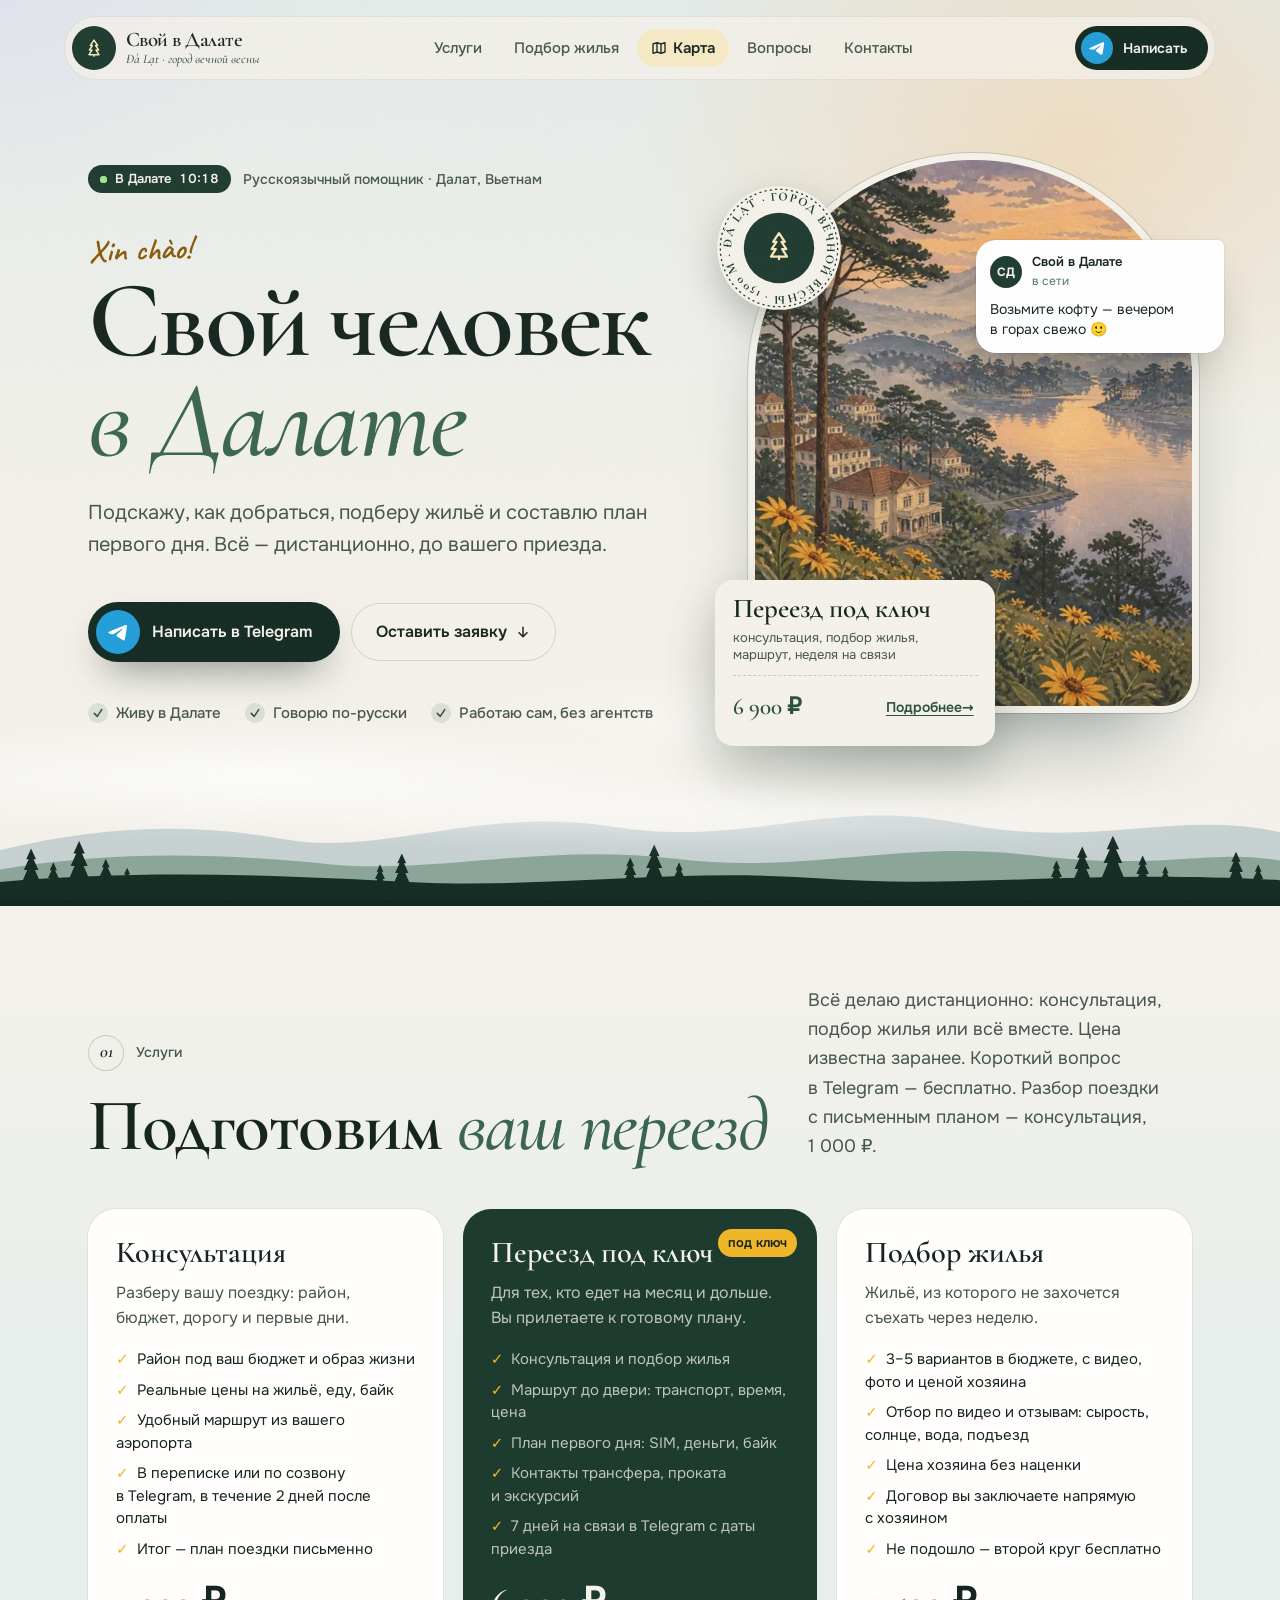
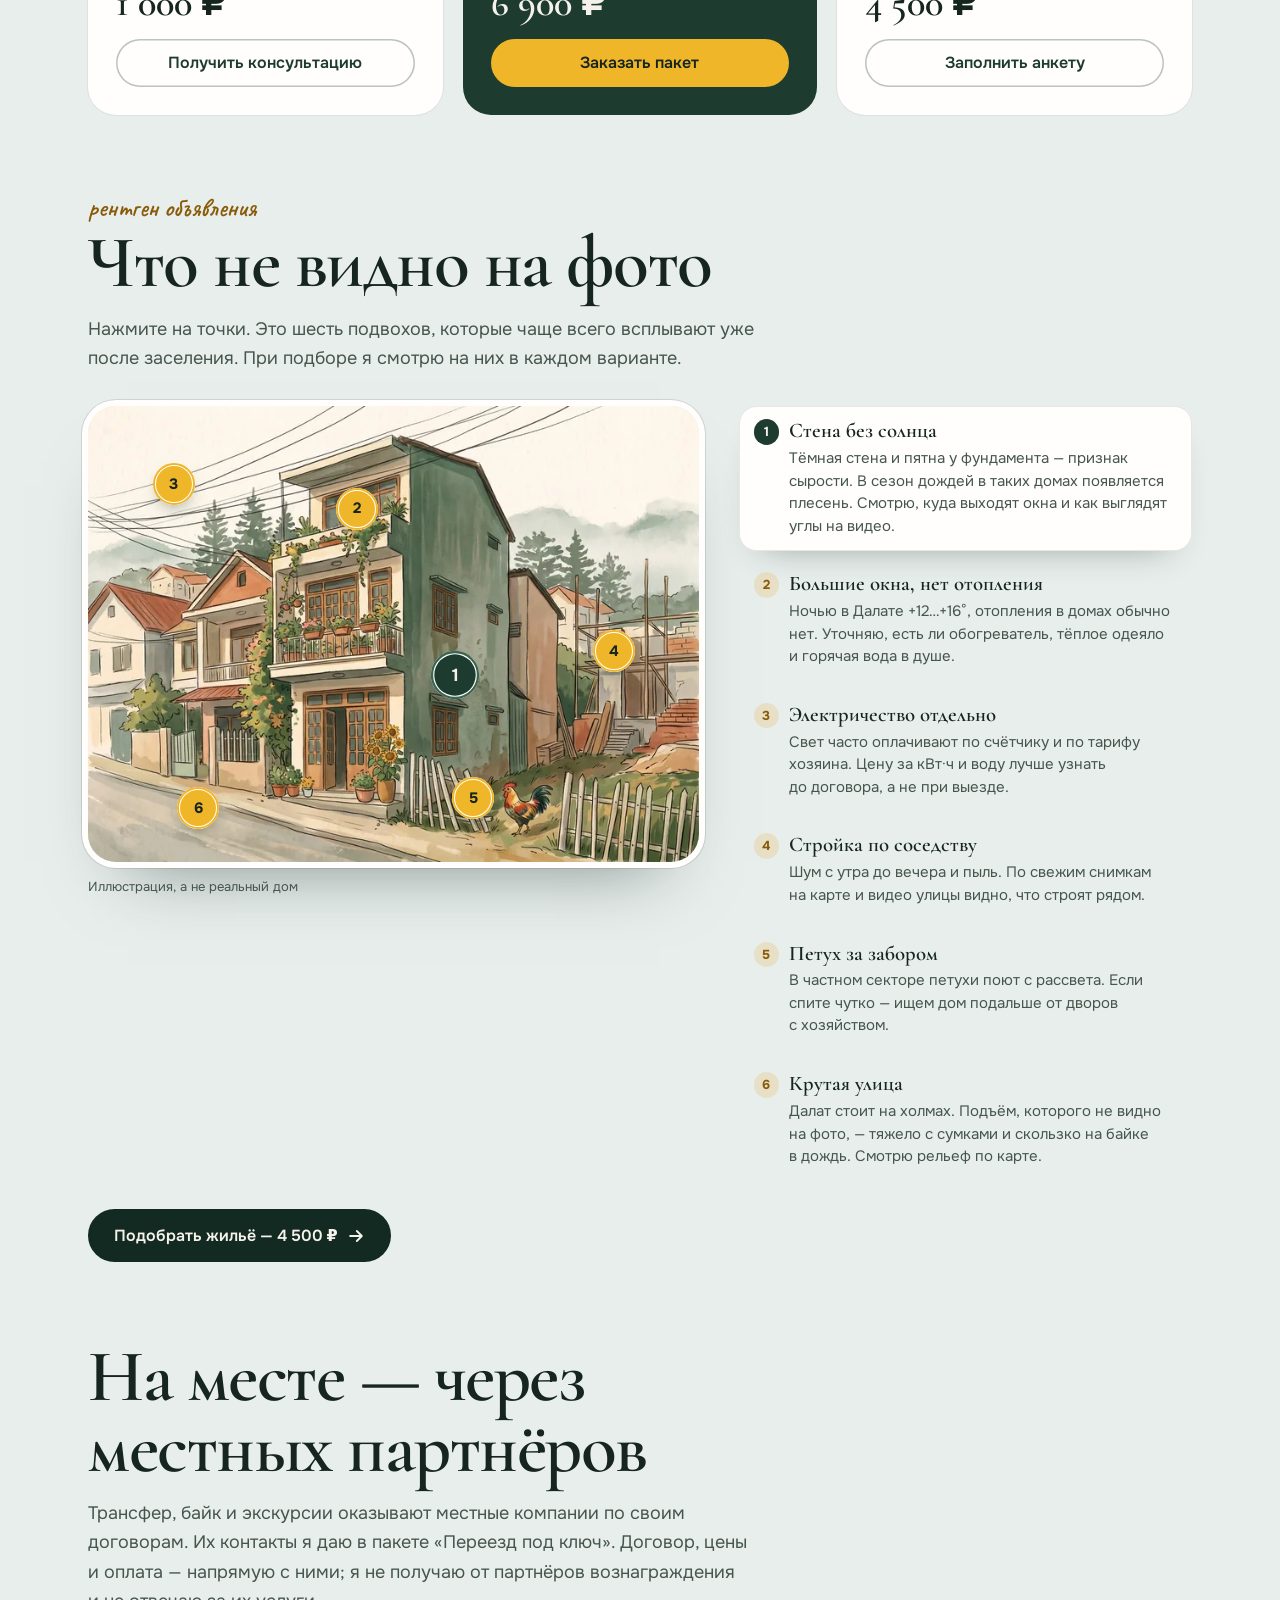
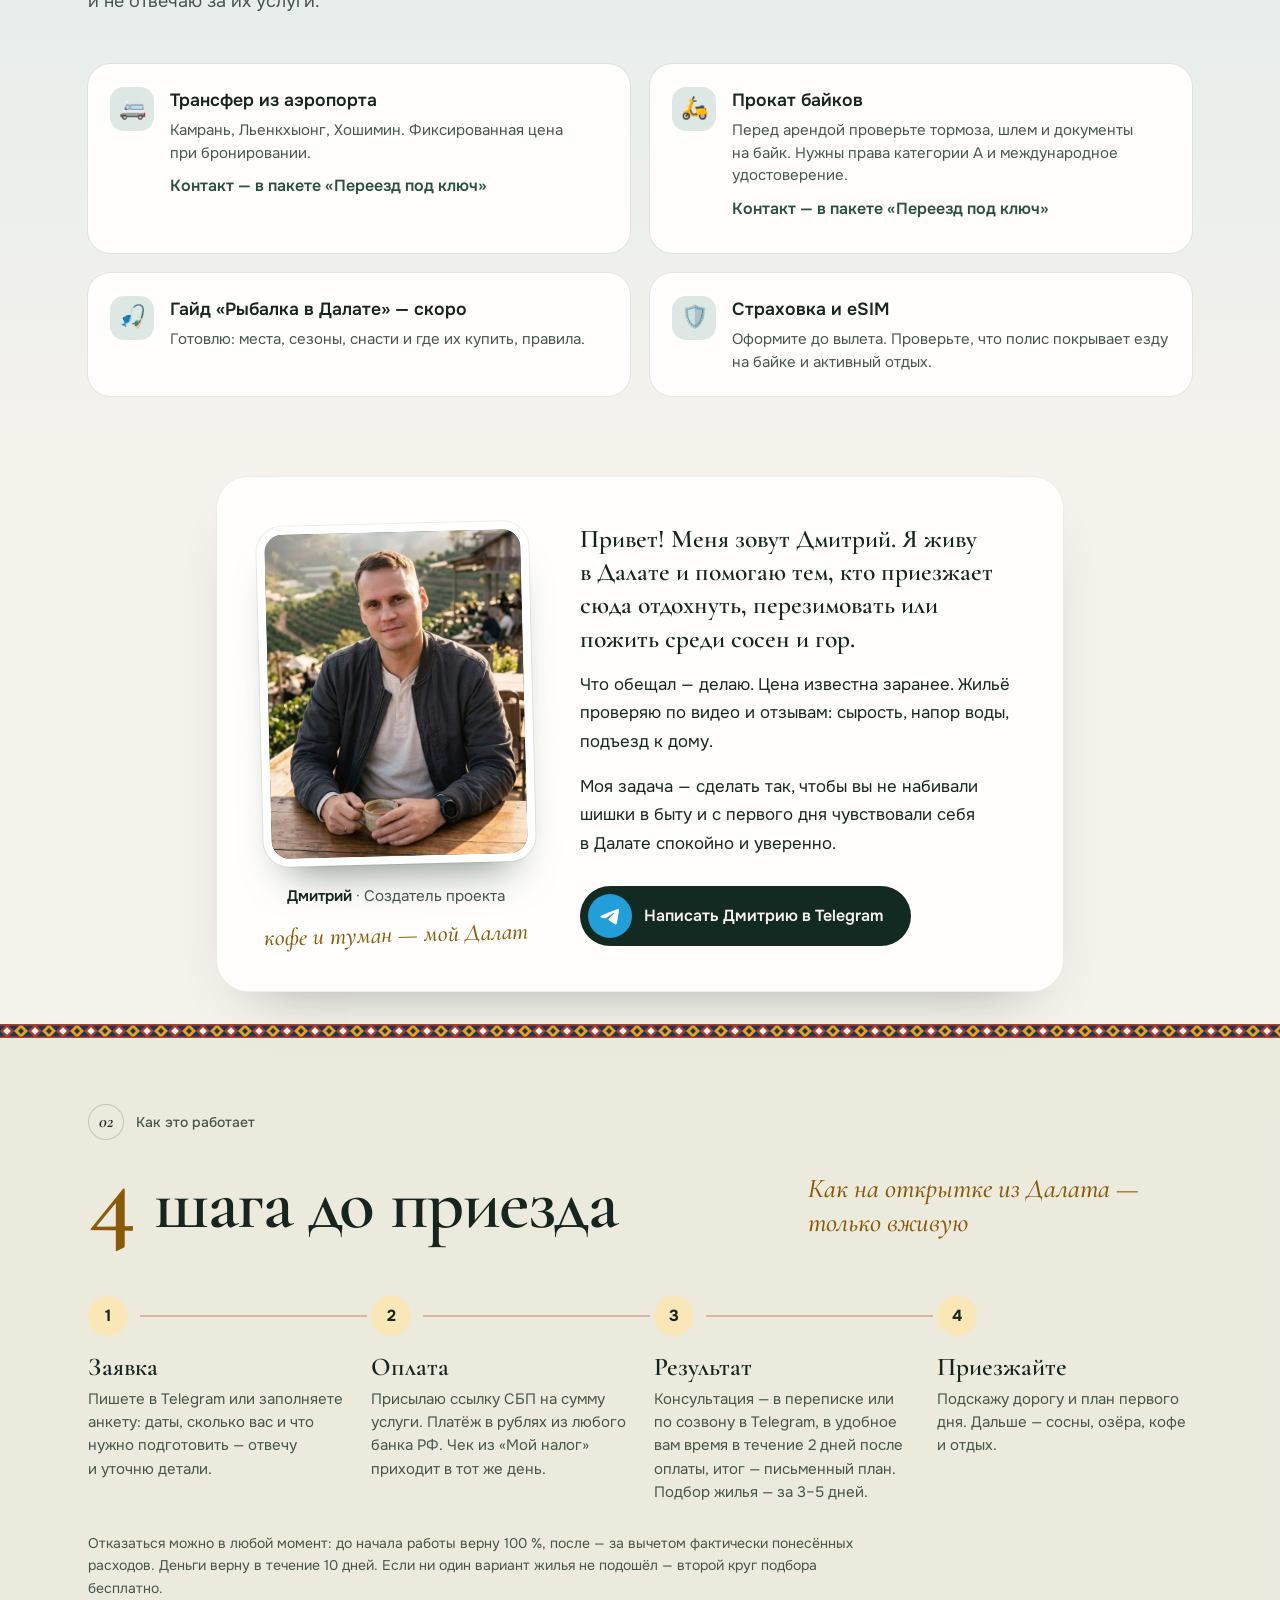
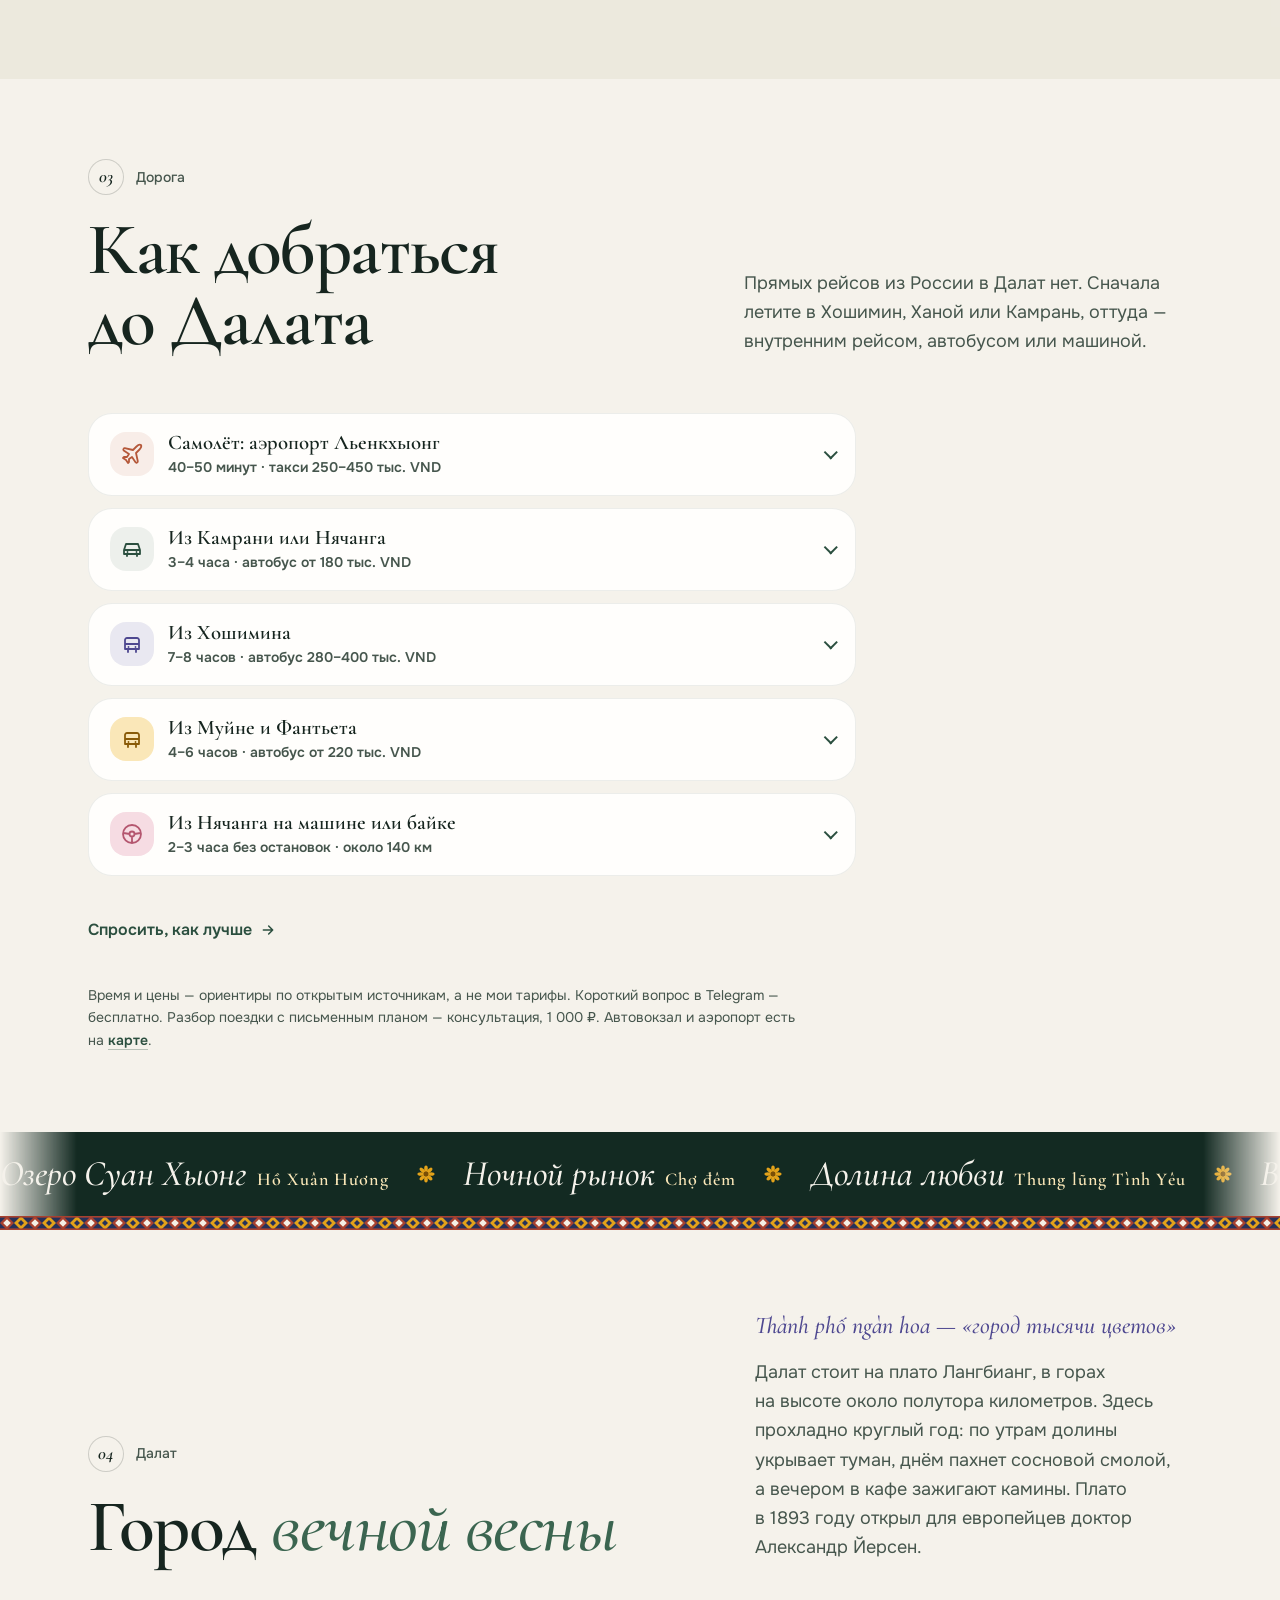
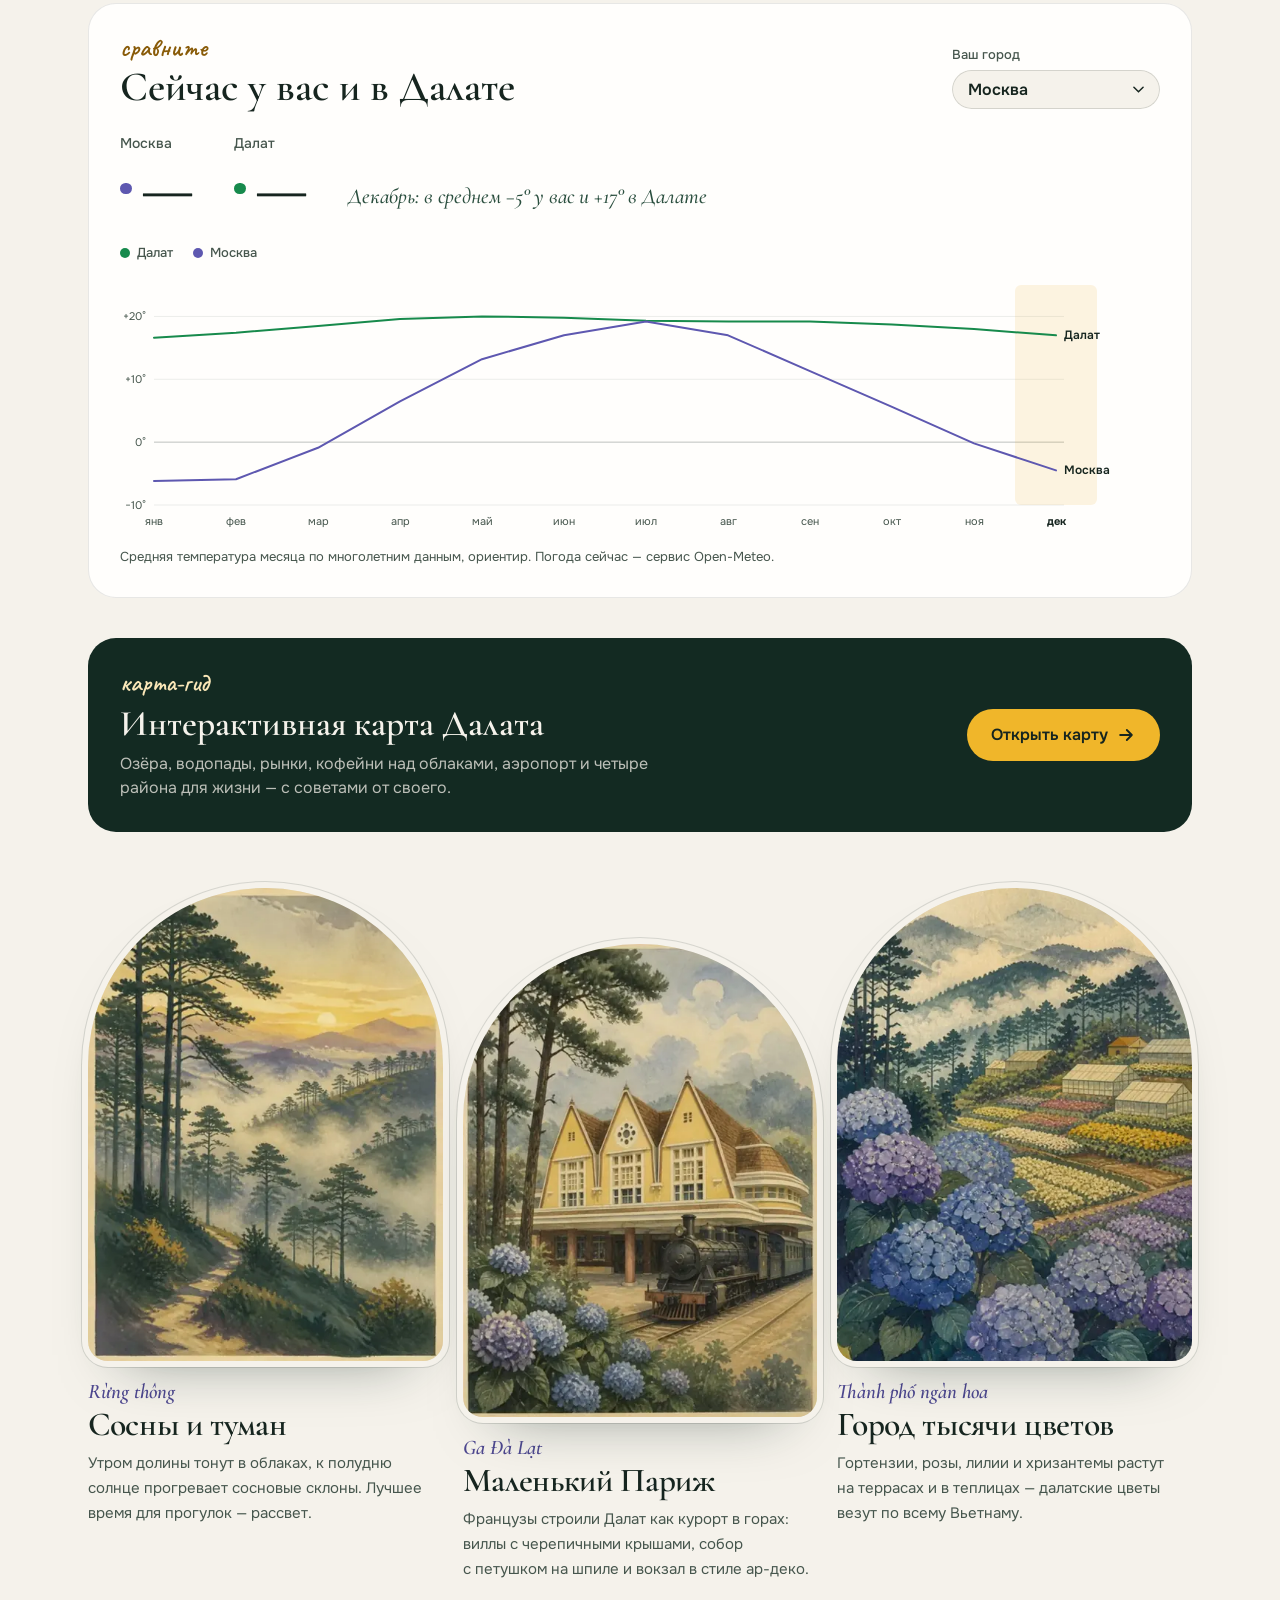
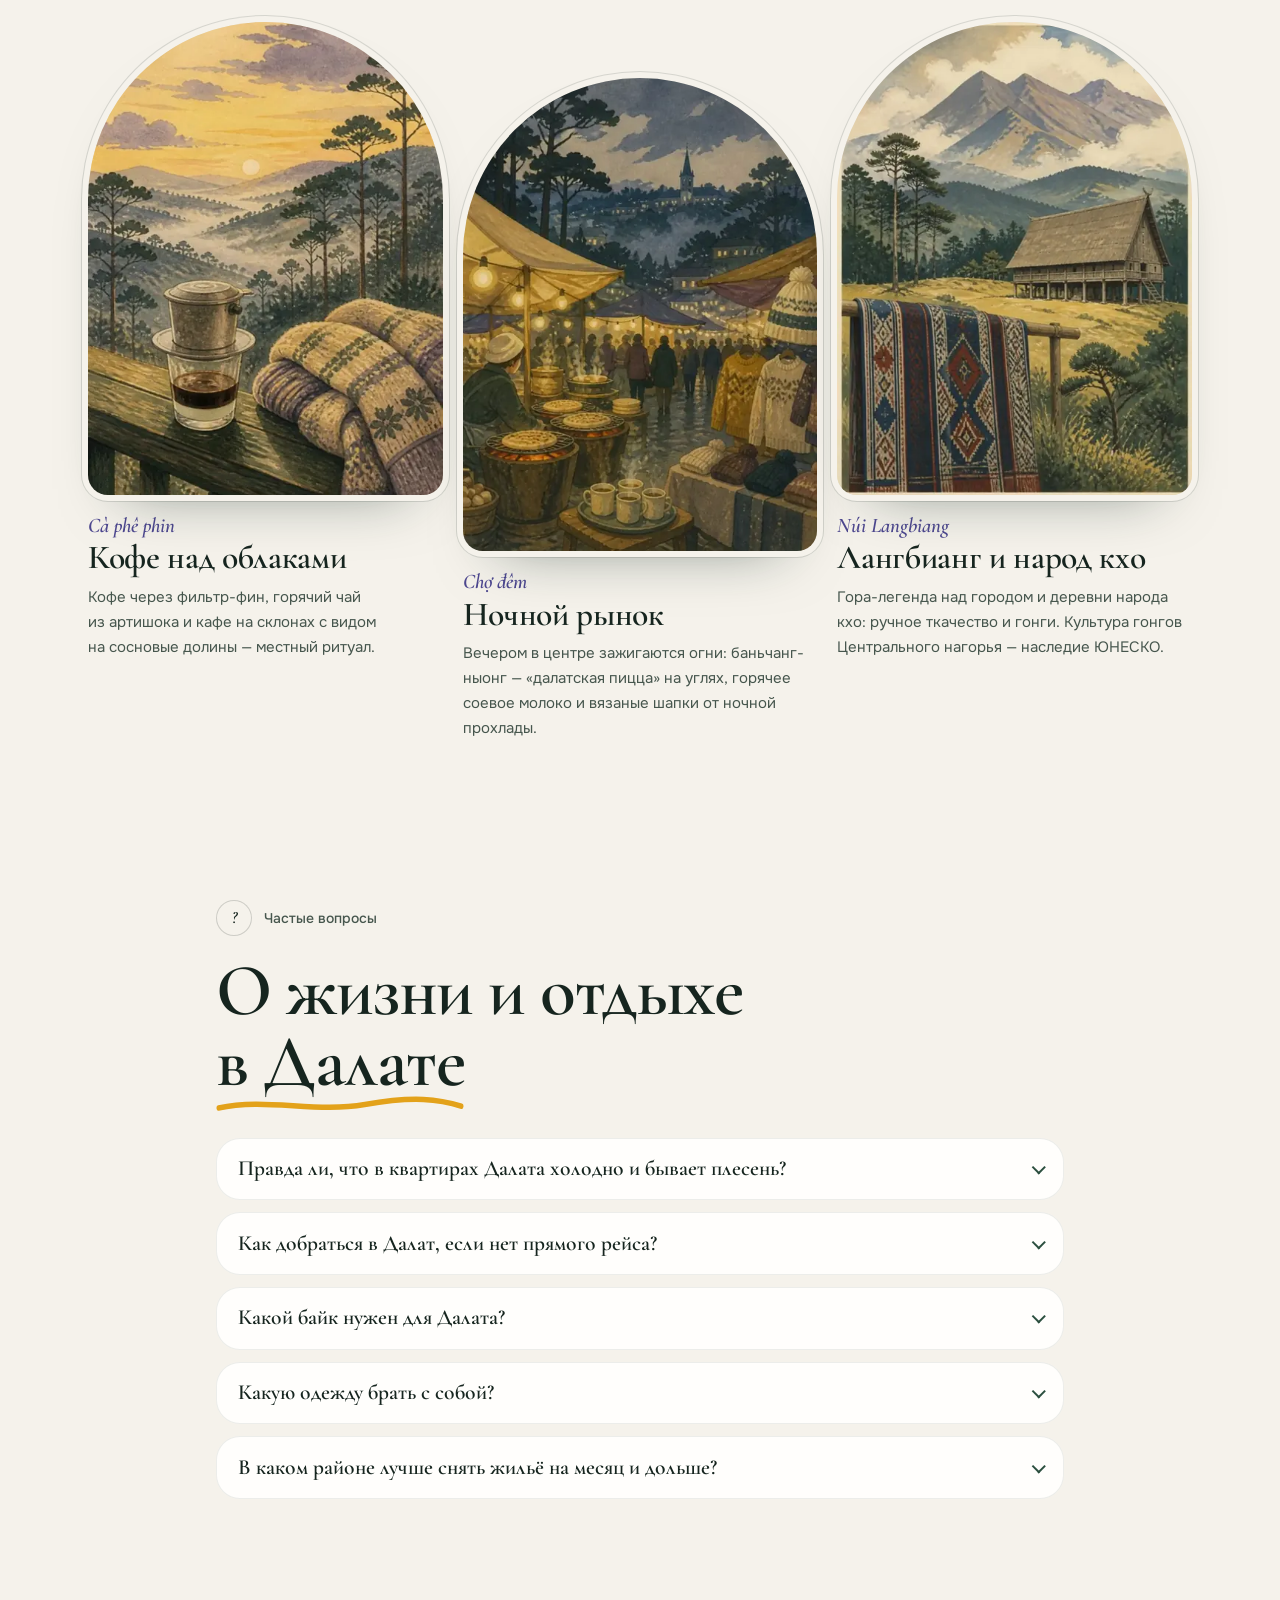
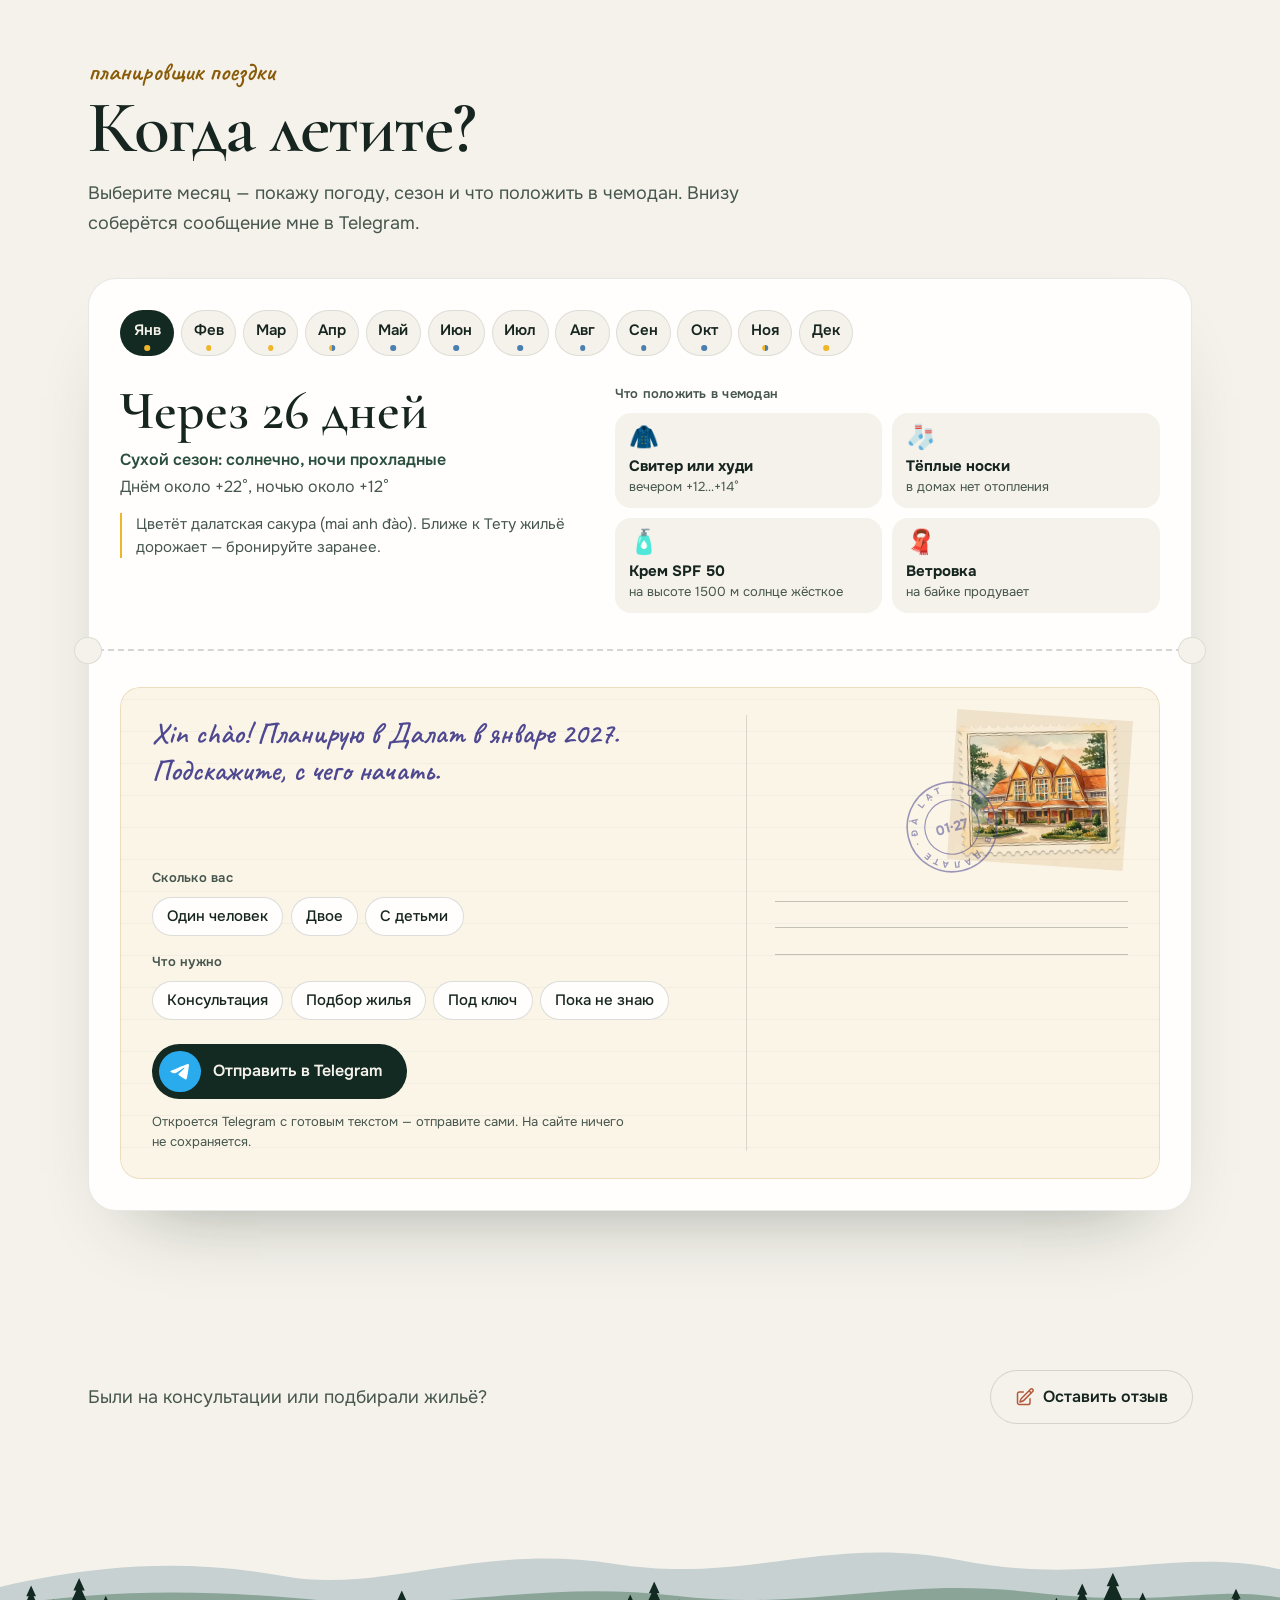
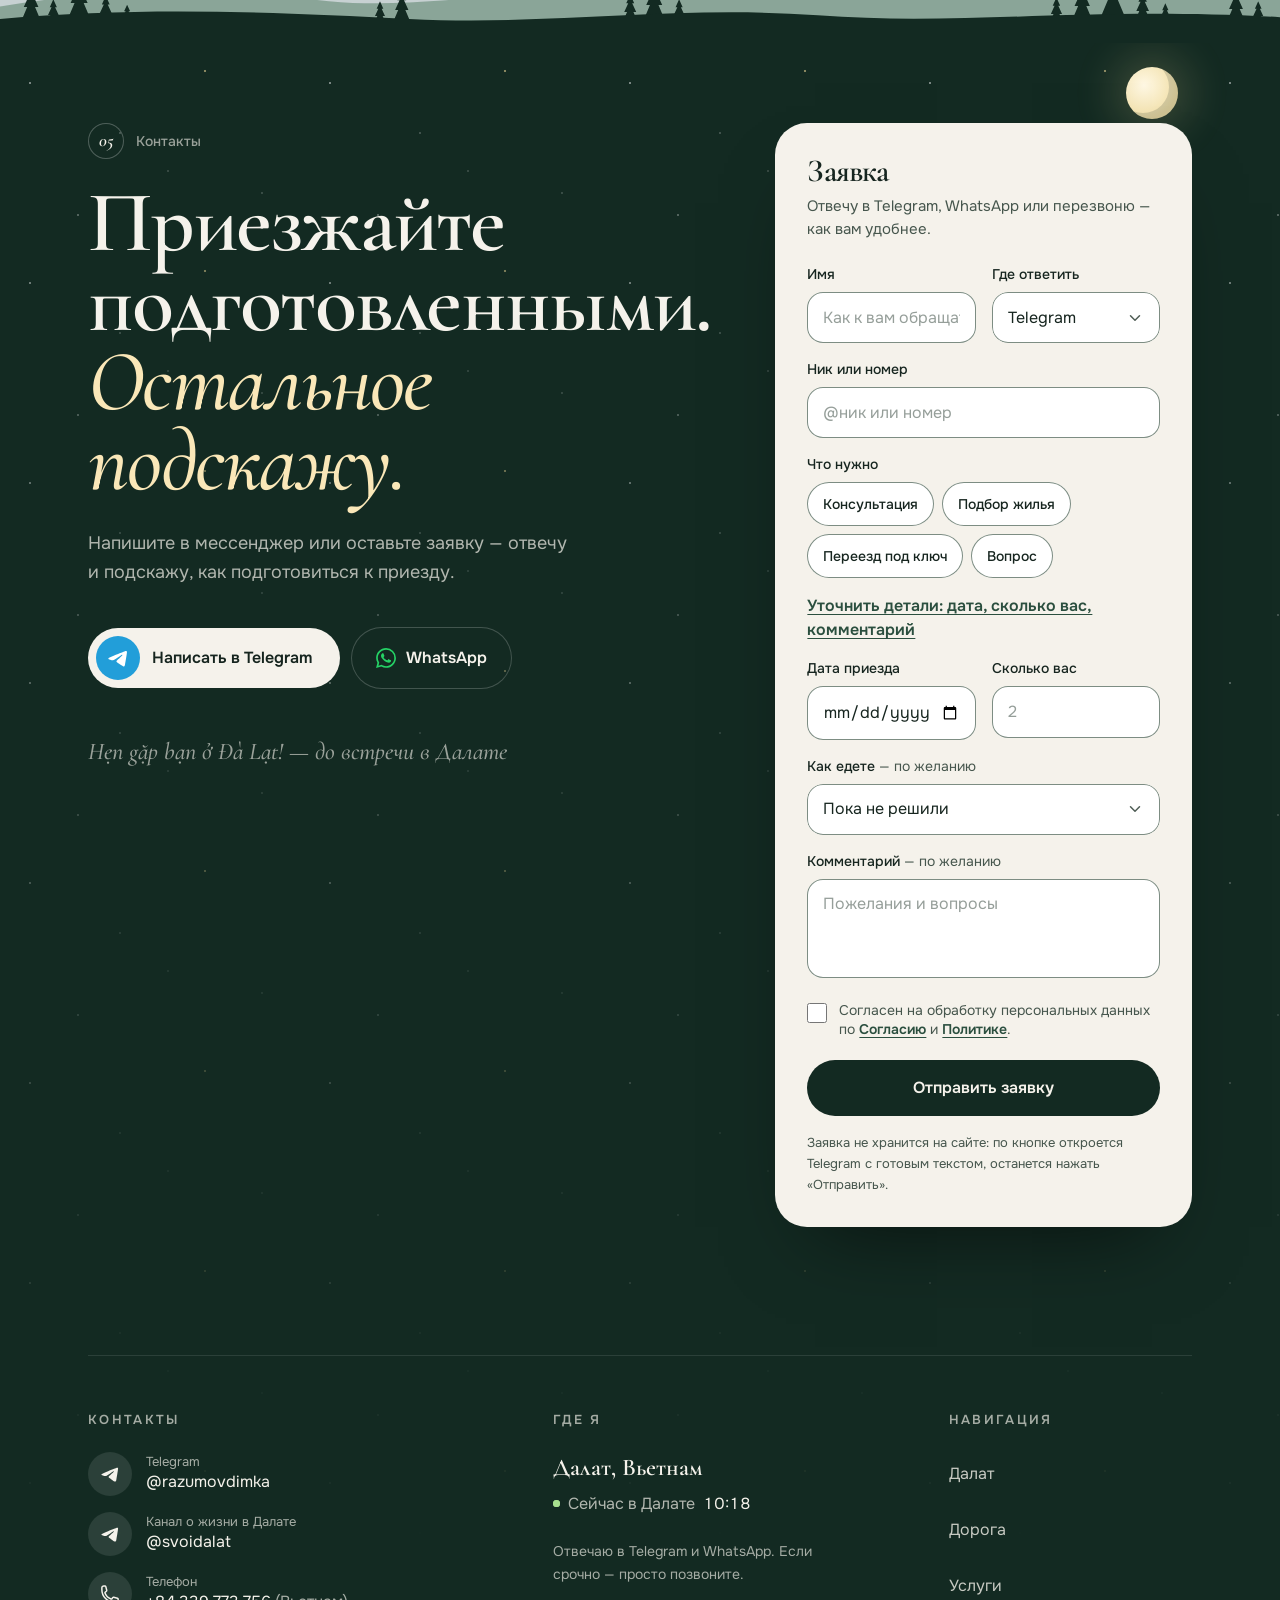
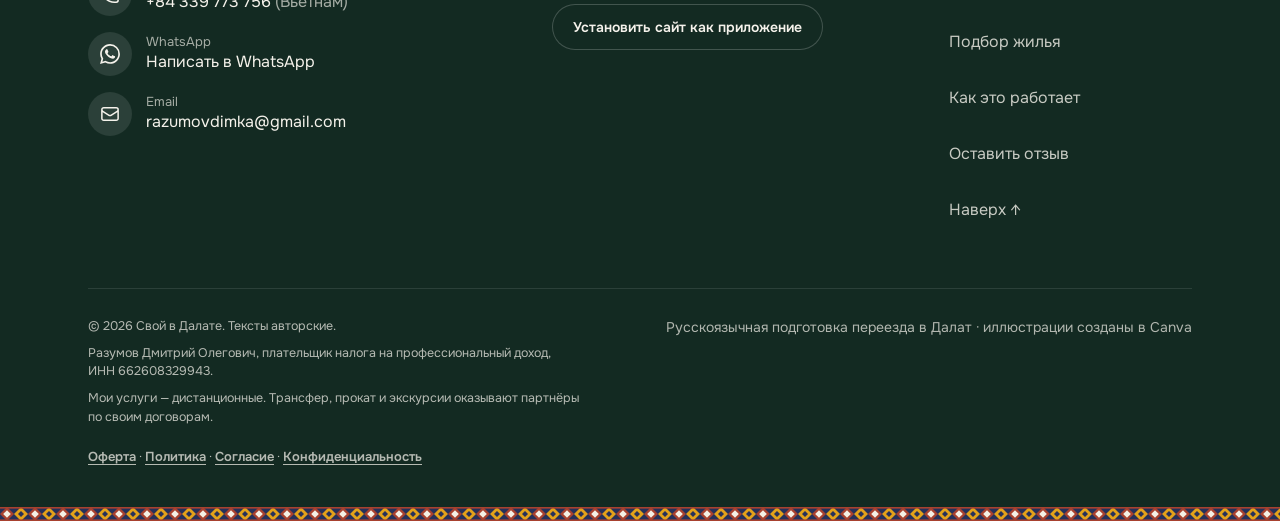
==== commit e1510bc7: "Палитра по общему выводу Gemini и ChatGPT: фон и карточки чище, вторичный текст темнее, подсолнух яр" ====
--- a/index.html
+++ b/index.html
@@ -6,7 +6,7 @@
   <title>Свой в Далате — подготовка переезда, подбор жилья и консультация</title>
   <meta name="description" content="Русскоязычная подготовка переезда в Далат: консультация, дистанционный подбор жилья, маршрут до двери и план первого дня. Трансфер, байк и экскурсии — через партнёров.">
   <meta name="robots" content="noindex, nofollow, noarchive, nosnippet">
-  <meta name="theme-color" content="#F4EFE5">
+  <meta name="theme-color" content="#F5F2EB">
   <link rel="manifest" href="manifest.webmanifest">
   <link rel="apple-touch-icon" href="icons/apple-touch-icon.png">
   <meta name="mobile-web-app-capable" content="yes">
@@ -240,13 +240,13 @@
           <div class="stamp-badge absolute -left-4 top-6 h-28 w-28 sm:-left-10 sm:h-32 sm:w-32" aria-hidden="true">
             <svg viewBox="0 0 120 120" class="h-full w-full">
               <defs><path id="stamp-ring" d="M60 60m-45 0a45 45 0 1 1 90 0a45 45 0 1 1-90 0"/></defs>
-              <circle cx="60" cy="60" r="58" fill="#F4EFE5"/>
+              <circle cx="60" cy="60" r="58" fill="#F5F2EB"/>
               <circle cx="60" cy="60" r="55" fill="none" stroke="#1E3B30" stroke-width="1.2" stroke-dasharray="2 3"/>
               <circle cx="60" cy="60" r="33" fill="#1E3B30"/>
               <g class="stamp-badge__text">
                 <text font-family="'Cormorant Garamond', serif" font-size="11.5" font-weight="700" letter-spacing="1" fill="#1E3B30"><textPath href="#stamp-ring" textLength="278" lengthAdjust="spacing">ĐÀ LẠT · ГОРОД ВЕЧНОЙ ВЕСНЫ · 1500 М ·</textPath></text>
               </g>
-              <use href="#i-pine" x="45" y="43" width="30" height="30" style="color:#F6DD9A"/>
+              <use href="#i-pine" x="45" y="43" width="30" height="30" style="color:#FAE7B8"/>
             </svg>
           </div>
 
@@ -980,6 +980,12 @@
                 <span><span class="block text-xs text-paper/65">Telegram</span>@razumovdimka</span>
               </a>
             </li>
+            <li data-channel hidden>
+              <a href="#" target="_blank" rel="noopener noreferrer" class="group flex items-center gap-3.5">
+                <span class="grid h-11 w-11 shrink-0 place-items-center rounded-full bg-white/10 transition group-hover:bg-tg"><svg class="h-[18px] w-[18px]" aria-hidden="true"><use href="#i-tg"/></svg></span>
+                <span><span class="block text-xs text-paper/65">Канал о&nbsp;жизни в&nbsp;Далате</span><span data-channel-name></span></span>
+              </a>
+            </li>
             <li>
               <a href="tel:+84339773756" class="group flex items-center gap-3.5">
                 <span class="grid h-11 w-11 shrink-0 place-items-center rounded-full bg-white/10 transition group-hover:bg-pine-500">
@@ -1078,5 +1084,6 @@
   <script src="script.js" defer></script>
   <script src="pwa.js" defer></script>
   <script src="guard.js" defer></script>
+  <script src="analytics.js" defer></script>
 </body>
 </html>
--- a/style.css
+++ b/style.css
@@ -5,21 +5,21 @@
    ========================================================= */
 
 :root {
-  --paper: #F4EFE5;
-  --paper-deep: #EAE2D2;
-  --card: #FFFDF8;
+  --paper: #F5F2EB;
+  --paper-deep: #E9E5D9;
+  --card: #FFFEFC;
   --ink: #16251F;
-  --ink-soft: #4F5D55;
+  --ink-soft: #46564D;
   --pine-50: #EFF4EF;
   --pine-500: #4E7A61;
   --pine-600: #3B6550;
   --pine-700: #2B4F3F;
   --pine-800: #1E3B30;
   --pine-900: #132A22;
-  --mist: #DCE3E4;
-  --sunflower: #E3A21A;
-  --sunflower-soft: #F6DD9A;
-  --sunflower-deep: #A86F0A;
+  --mist: #DDE8E4;
+  --sunflower: #F0B62A;
+  --sunflower-soft: #FAE7B8;
+  --sunflower-deep: #895B08;
   --hydrangea: #6F6AAE;
   --hydrangea-deep: #4E4890;
   --clay: #B5583A;
@@ -65,7 +65,7 @@
 
 /* ---------- Шапка: «стеклянная» капсула ---------- */
 .header-bar {
-  background-color: rgb(244 239 229 / 0.72);
+  background-color: rgb(245 242 235 / 0.72);
   -webkit-backdrop-filter: saturate(160%) blur(16px);
   backdrop-filter: saturate(160%) blur(16px);
   box-shadow: inset 0 0 0 1px rgb(22 37 31 / 0.07);
@@ -73,7 +73,7 @@
 }
 
 #site-header.is-scrolled .header-bar {
-  background-color: rgb(244 239 229 / 0.9);
+  background-color: rgb(245 242 235 / 0.9);
   box-shadow: inset 0 0 0 1px rgb(22 37 31 / 0.08), 0 14px 34px -16px rgb(19 42 34 / 0.3);
 }
 
@@ -102,7 +102,7 @@
   color: var(--ink);
 }
 
-.eyebrow--dark { color: rgb(244 239 229 / 0.6); }
+.eyebrow--dark { color: rgb(245 242 235 / 0.6); }
 .eyebrow--dark .eyebrow__num { color: var(--paper); box-shadow: inset 0 0 0 1px rgb(255 255 255 / 0.25); }
 
 .section-title {
@@ -603,7 +603,7 @@
   padding: 0.85rem 1rem;
   font-size: 16px; /* меньше 16px — iPhone приближает страницу при фокусе */
   color: var(--ink);
-  box-shadow: inset 0 0 0 1px rgb(22 37 31 / 0.1);
+  box-shadow: inset 0 0 0 1px #7D8D83;
   transition: box-shadow 0.2s ease, background-color 0.2s ease;
 }
 
@@ -650,7 +650,7 @@
   background: #fff;
   font-size: 14px;
   font-weight: 500;
-  box-shadow: inset 0 0 0 1px rgb(22 37 31 / 0.1);
+  box-shadow: inset 0 0 0 1px #7D8D83;
   transition: background-color 0.2s ease, color 0.2s ease, box-shadow 0.2s ease;
 }
 
@@ -1194,7 +1194,7 @@
   margin: 0;
   padding: 2rem 1.5rem;
   border-radius: 2rem;
-  background: var(--card, #FFFDF8);
+  background: var(--card, #FFFEFC);
   box-shadow: inset 0 0 0 1px rgb(22 37 31 / 0.08), 0 30px 60px -40px rgb(19 42 34 / 0.45);
 }
 .author__who { display: flex; flex-direction: column; align-items: center; gap: 0.9rem; text-align: center; }
@@ -1307,7 +1307,7 @@
     position: fixed; left: 0; right: 0; bottom: 0; z-index: 40;
     display: grid; grid-template-columns: repeat(4, 1fr);
     padding: 0.35rem 0.5rem calc(0.35rem + env(safe-area-inset-bottom));
-    background: rgb(244 239 229 / 0.82);
+    background: rgb(245 242 235 / 0.82);
     -webkit-backdrop-filter: saturate(160%) blur(18px);
     backdrop-filter: saturate(160%) blur(18px);
     box-shadow: 0 -1px 0 rgb(22 37 31 / 0.08), 0 -12px 30px -18px rgb(19 42 34 / 0.35);
@@ -1503,7 +1503,7 @@
 @media (min-width: 768px) { .price-grid--3 { grid-template-columns: repeat(3, 1fr); } .price-grid--2 { grid-template-columns: repeat(2, 1fr); } }
 .price-card { position: relative; display: flex; flex-direction: column; padding: 1.75rem; border-radius: 1.75rem; background: var(--card); box-shadow: 0 0 0 1px rgb(22 37 31 / 0.06); }
 .price-card--hit { background: var(--pine-800); color: var(--paper); box-shadow: none; }
-.price-card--hit .price-card__text, .price-card--hit .price-card__list li { color: rgb(244 239 229 / 0.75); }
+.price-card--hit .price-card__text, .price-card--hit .price-card__list li { color: rgb(245 242 235 / 0.75); }
 .price-card__badge { position: absolute; top: 1.25rem; right: 1.25rem; padding: 0.25rem 0.65rem; border-radius: 9999px; background: var(--sunflower); color: var(--ink); font-size: 12px; font-weight: 600; }
 .price-card__title { margin: 0; padding-right: 4.5rem; font-family: "Cormorant Garamond", Georgia, serif; font-size: 1.9rem; font-weight: 600; line-height: 1.05; }
 .price-card__text { margin: 0.75rem 0 0; line-height: 1.55; color: var(--ink-soft); }
--- a/guard.css
+++ b/guard.css
@@ -18,7 +18,7 @@
   box-shadow: 0 0 0 5px rgb(255 255 255 / 0.9);
 }
 .footer :focus-visible, .legal--dark :focus-visible {
-  outline-color: #F6DD9A;
+  outline-color: #FAE7B8;
   box-shadow: none;
 }
 /* Поля уже выделяются рамкой, а скрытые радио и чекбоксы подсвечивают соседний элемент */
@@ -31,9 +31,9 @@
   max-width: 62ch;
   font-size: 12.5px;
   line-height: 1.5;
-  color: #4F5D55;
+  color: #46564D;
 }
-.legal--dark { color: rgb(244 239 229 / 0.72); }
+.legal--dark { color: rgb(245 242 235 / 0.72); }
 .legal p { margin: 0; }
 .legal__link {
   justify-self: start;
@@ -57,7 +57,7 @@
   padding: 0;
   border: 0;
   border-radius: 1.5rem;
-  background: #FFFDF8;
+  background: #FFFEFC;
   color: #16251F;
   box-shadow: 0 40px 80px -30px rgb(0 0 0 / 0.6);
   overflow: auto;
@@ -92,7 +92,7 @@
 .net-toast {
   position: fixed; left: 50%; bottom: calc(1rem + env(safe-area-inset-bottom)); z-index: 120;
   max-width: min(92vw, 26rem); padding: 0.75rem 1.1rem; border-radius: 1rem;
-  background: #132A22; color: #F4EFE5; font: 500 14px/1.4 Onest, system-ui, sans-serif; text-align: center;
+  background: #132A22; color: #F5F2EB; font: 500 14px/1.4 Onest, system-ui, sans-serif; text-align: center;
   box-shadow: 0 18px 40px -18px rgb(19 42 34 / 0.7);
   opacity: 0; transform: translate(-50%, 12px); pointer-events: none;
   transition: opacity 0.25s ease, transform 0.25s ease;
@@ -105,14 +105,14 @@
   position: fixed; left: 50%; bottom: calc(1rem + env(safe-area-inset-bottom)); z-index: 2000;
   display: flex; align-items: center; gap: 0.6rem; max-width: min(94vw, 28rem);
   padding: 0.55rem 0.55rem 0.55rem 1.1rem; border-radius: 9999px;
-  background: #132A22; color: #F4EFE5; font: 500 14px/1.3 Onest, system-ui, sans-serif;
+  background: #132A22; color: #F5F2EB; font: 500 14px/1.3 Onest, system-ui, sans-serif;
   box-shadow: 0 18px 40px -18px rgb(19 42 34 / 0.75);
   transform: translateX(-50%); animation: update-in 0.35s cubic-bezier(0.2, 0.7, 0.2, 1) both;
 }
 @keyframes update-in { from { opacity: 0; transform: translate(-50%, 14px); } }
-.update-bar__go { flex: none; min-height: 40px; padding: 0 1.1rem; border: 0; border-radius: 9999px; background: #E3A21A; color: #16251F; font: 700 14px/1 Onest, system-ui, sans-serif; }
+.update-bar__go { flex: none; min-height: 40px; padding: 0 1.1rem; border: 0; border-radius: 9999px; background: #F0B62A; color: #16251F; font: 700 14px/1 Onest, system-ui, sans-serif; }
 .update-bar__go:active { transform: scale(0.96); }
-.update-bar__later { flex: none; width: 36px; height: 36px; border: 0; border-radius: 50%; background: rgb(255 255 255 / 0.12); color: #F4EFE5; font-size: 20px; line-height: 1; }
+.update-bar__later { flex: none; width: 36px; height: 36px; border: 0; border-radius: 50%; background: rgb(255 255 255 / 0.12); color: #F5F2EB; font-size: 20px; line-height: 1; }
 @media (max-width: 639.98px) { .update-bar { bottom: calc(5rem + env(safe-area-inset-bottom)); } }
 /* Обе плашки сразу: «Нет связи» поднимается над «Доступна новая версия», чтобы не перекрывать её кнопки */
 body:has(.update-bar) .net-toast { bottom: calc(5rem + env(safe-area-inset-bottom)); }
@@ -161,7 +161,7 @@
 }
 .install-dialog__btn {
   display: flex; align-items: center; justify-content: center; width: 100%; min-height: 48px; margin-top: 0.8rem;
-  border: 0; border-radius: 9999px; background: #132A22; color: #F4EFE5; font: 600 15px Onest, system-ui, sans-serif; cursor: pointer;
+  border: 0; border-radius: 9999px; background: #132A22; color: #F5F2EB; font: 600 15px Onest, system-ui, sans-serif; cursor: pointer;
 }
 .install-dialog__btn:active { transform: scale(0.98); }
 .install-dialog__ok { margin: 0.7rem 0 0; font-size: 14px; line-height: 1.5; color: #1E3B30; font-weight: 600; }
--- a/tw.css
+++ b/tw.css
@@ -1 +1 @@
-*,:after,:before{--tw-border-spacing-x:0;--tw-border-spacing-y:0;--tw-translate-x:0;--tw-translate-y:0;--tw-rotate:0;--tw-skew-x:0;--tw-skew-y:0;--tw-scale-x:1;--tw-scale-y:1;--tw-pan-x: ;--tw-pan-y: ;--tw-pinch-zoom: ;--tw-scroll-snap-strictness:proximity;--tw-gradient-from-position: ;--tw-gradient-via-position: ;--tw-gradient-to-position: ;--tw-ordinal: ;--tw-slashed-zero: ;--tw-numeric-figure: ;--tw-numeric-spacing: ;--tw-numeric-fraction: ;--tw-ring-inset: ;--tw-ring-offset-width:0px;--tw-ring-offset-color:#fff;--tw-ring-color:rgba(59,130,246,.5);--tw-ring-offset-shadow:0 0 #0000;--tw-ring-shadow:0 0 #0000;--tw-shadow:0 0 #0000;--tw-shadow-colored:0 0 #0000;--tw-blur: ;--tw-brightness: ;--tw-contrast: ;--tw-grayscale: ;--tw-hue-rotate: ;--tw-invert: ;--tw-saturate: ;--tw-sepia: ;--tw-drop-shadow: ;--tw-backdrop-blur: ;--tw-backdrop-brightness: ;--tw-backdrop-contrast: ;--tw-backdrop-grayscale: ;--tw-backdrop-hue-rotate: ;--tw-backdrop-invert: ;--tw-backdrop-opacity: ;--tw-backdrop-saturate: ;--tw-backdrop-sepia: ;--tw-contain-size: ;--tw-contain-layout: ;--tw-contain-paint: ;--tw-contain-style: }::backdrop{--tw-border-spacing-x:0;--tw-border-spacing-y:0;--tw-translate-x:0;--tw-translate-y:0;--tw-rotate:0;--tw-skew-x:0;--tw-skew-y:0;--tw-scale-x:1;--tw-scale-y:1;--tw-pan-x: ;--tw-pan-y: ;--tw-pinch-zoom: ;--tw-scroll-snap-strictness:proximity;--tw-gradient-from-position: ;--tw-gradient-via-position: ;--tw-gradient-to-position: ;--tw-ordinal: ;--tw-slashed-zero: ;--tw-numeric-figure: ;--tw-numeric-spacing: ;--tw-numeric-fraction: ;--tw-ring-inset: ;--tw-ring-offset-width:0px;--tw-ring-offset-color:#fff;--tw-ring-color:rgba(59,130,246,.5);--tw-ring-offset-shadow:0 0 #0000;--tw-ring-shadow:0 0 #0000;--tw-shadow:0 0 #0000;--tw-shadow-colored:0 0 #0000;--tw-blur: ;--tw-brightness: ;--tw-contrast: ;--tw-grayscale: ;--tw-hue-rotate: ;--tw-invert: ;--tw-saturate: ;--tw-sepia: ;--tw-drop-shadow: ;--tw-backdrop-blur: ;--tw-backdrop-brightness: ;--tw-backdrop-contrast: ;--tw-backdrop-grayscale: ;--tw-backdrop-hue-rotate: ;--tw-backdrop-invert: ;--tw-backdrop-opacity: ;--tw-backdrop-saturate: ;--tw-backdrop-sepia: ;--tw-contain-size: ;--tw-contain-layout: ;--tw-contain-paint: ;--tw-contain-style: }/*! tailwindcss v3.4.16 | MIT License | https://tailwindcss.com*/*,:after,:before{box-sizing:border-box;border:0 solid #e5e7eb}:after,:before{--tw-content:""}:host,html{line-height:1.5;-webkit-text-size-adjust:100%;-moz-tab-size:4;-o-tab-size:4;tab-size:4;font-family:Onest,Inter,system-ui,sans-serif;font-feature-settings:normal;font-variation-settings:normal;-webkit-tap-highlight-color:transparent}body{margin:0;line-height:inherit}hr{height:0;color:inherit;border-top-width:1px}abbr:where([title]){-webkit-text-decoration:underline dotted;text-decoration:underline dotted}h1,h2,h3,h4,h5,h6{font-size:inherit;font-weight:inherit}a{color:inherit;text-decoration:inherit}b,strong{font-weight:bolder}code,kbd,pre,samp{font-family:ui-monospace,SFMono-Regular,Menlo,Monaco,Consolas,Liberation Mono,Courier New,monospace;font-feature-settings:normal;font-variation-settings:normal;font-size:1em}small{font-size:80%}sub,sup{font-size:75%;line-height:0;position:relative;vertical-align:baseline}sub{bottom:-.25em}sup{top:-.5em}table{text-indent:0;border-color:inherit;border-collapse:collapse}button,input,optgroup,select,textarea{font-family:inherit;font-feature-settings:inherit;font-variation-settings:inherit;font-size:100%;font-weight:inherit;line-height:inherit;letter-spacing:inherit;color:inherit;margin:0;padding:0}button,select{text-transform:none}button,input:where([type=button]),input:where([type=reset]),input:where([type=submit]){-webkit-appearance:button;background-color:transparent;background-image:none}:-moz-focusring{outline:auto}:-moz-ui-invalid{box-shadow:none}progress{vertical-align:baseline}::-webkit-inner-spin-button,::-webkit-outer-spin-button{height:auto}[type=search]{-webkit-appearance:textfield;outline-offset:-2px}::-webkit-search-decoration{-webkit-appearance:none}::-webkit-file-upload-button{-webkit-appearance:button;font:inherit}summary{display:list-item}blockquote,dd,dl,figure,h1,h2,h3,h4,h5,h6,hr,p,pre{margin:0}fieldset{margin:0}fieldset,legend{padding:0}menu,ol,ul{list-style:none;margin:0;padding:0}dialog{padding:0}textarea{resize:vertical}input::-moz-placeholder,textarea::-moz-placeholder{opacity:1;color:#9ca3af}input::placeholder,textarea::placeholder{opacity:1;color:#9ca3af}[role=button],button{cursor:pointer}:disabled{cursor:default}audio,canvas,embed,iframe,img,object,svg,video{display:block;vertical-align:middle}img,video{max-width:100%;height:auto}[hidden]:where(:not([hidden=until-found])){display:none}.sr-only{position:absolute;width:1px;height:1px;padding:0;margin:-1px;overflow:hidden;clip:rect(0,0,0,0);white-space:nowrap;border-width:0}.pointer-events-none{pointer-events:none}.visible{visibility:visible}.fixed{position:fixed}.absolute{position:absolute}.relative{position:relative}.inset-x-0{left:0;right:0}.inset-x-3{left:.75rem;right:.75rem}.-bottom-10{bottom:-2.5rem}.-left-3{left:-.75rem}.-left-4{left:-1rem}.-right-3{right:-.75rem}.bottom-3{bottom:.75rem}.left-1\/2{left:50%}.left-3{left:.75rem}.top-0{top:0}.top-1\/2{top:50%}.top-20{top:5rem}.top-3{top:.75rem}.top-6{top:1.5rem}.isolate{isolation:isolate}.z-10{z-index:10}.z-40{z-index:40}.z-50{z-index:50}.z-\[500\]{z-index:500}.order-1{order:1}.order-2{order:2}.col-span-full{grid-column:1/-1}.mx-5{margin-left:1.25rem;margin-right:1.25rem}.mx-auto{margin-left:auto;margin-right:auto}.my-8{margin-top:2rem;margin-bottom:2rem}.mb-1\.5{margin-bottom:.375rem}.mb-2{margin-bottom:.5rem}.mb-5{margin-bottom:1.25rem}.mb-6{margin-bottom:1.5rem}.mb-8{margin-bottom:2rem}.mt-0{margin-top:0}.mt-0\.5{margin-top:.125rem}.mt-1{margin-top:.25rem}.mt-1\.5{margin-top:.375rem}.mt-10{margin-top:2.5rem}.mt-12{margin-top:3rem}.mt-14{margin-top:3.5rem}.mt-16{margin-top:4rem}.mt-2{margin-top:.5rem}.mt-2\.5{margin-top:.625rem}.mt-24{margin-top:6rem}.mt-3{margin-top:.75rem}.mt-4{margin-top:1rem}.mt-5{margin-top:1.25rem}.mt-6{margin-top:1.5rem}.mt-7{margin-top:1.75rem}.mt-8{margin-top:2rem}.mt-auto{margin-top:auto}.line-clamp-1{-webkit-line-clamp:1}.line-clamp-1,.line-clamp-2{overflow:hidden;display:-webkit-box;-webkit-box-orient:vertical}.line-clamp-2{-webkit-line-clamp:2}.block{display:block}.flex{display:flex}.inline-flex{display:inline-flex}.grid{display:grid}.hidden{display:none}.aspect-\[3\/2\]{aspect-ratio:3/2}.aspect-\[4\/3\]{aspect-ratio:4/3}.h-10{height:2.5rem}.h-11{height:2.75rem}.h-14{height:3.5rem}.h-16{height:4rem}.h-2{height:.5rem}.h-28{height:7rem}.h-3{height:.75rem}.h-3\.5{height:.875rem}.h-4{height:1rem}.h-5{height:1.25rem}.h-6{height:1.5rem}.h-8{height:2rem}.h-\[18px\]{height:18px}.h-\[64dvh\]{height:64dvh}.h-full{height:100%}.max-h-\[38rem\]{max-height:38rem}.min-h-\[15rem\]{min-height:15rem}.min-h-\[22rem\]{min-height:22rem}.w-10{width:2.5rem}.w-11{width:2.75rem}.w-2{width:.5rem}.w-20{width:5rem}.w-28{width:7rem}.w-3{width:.75rem}.w-3\.5{width:.875rem}.w-4{width:1rem}.w-5{width:1.25rem}.w-6{width:1.5rem}.w-8{width:2rem}.w-\[15\.5rem\]{width:15.5rem}.w-\[17\.5rem\]{width:17.5rem}.w-\[18px\]{width:18px}.w-full{width:100%}.min-w-0{min-width:0}.max-w-3xl{max-width:48rem}.max-w-4xl{max-width:56rem}.max-w-6xl{max-width:72rem}.max-w-\[26rem\]{max-width:26rem}.max-w-lg{max-width:32rem}.max-w-md{max-width:28rem}.max-w-sm{max-width:24rem}.max-w-xl{max-width:36rem}.max-w-xs{max-width:20rem}.flex-1{flex:1 1 0%}.flex-none{flex:none}.shrink-0{flex-shrink:0}.-translate-x-1\/2{--tw-translate-x:-50%}.-translate-x-1\/2,.-translate-y-1\/2{transform:translate(var(--tw-translate-x),var(--tw-translate-y)) rotate(var(--tw-rotate)) skewX(var(--tw-skew-x)) skewY(var(--tw-skew-y)) scaleX(var(--tw-scale-x)) scaleY(var(--tw-scale-y))}.-translate-y-1\/2{--tw-translate-y:-50%}.-rotate-1{--tw-rotate:-1deg}.-rotate-1,.-rotate-2{transform:translate(var(--tw-translate-x),var(--tw-translate-y)) rotate(var(--tw-rotate)) skewX(var(--tw-skew-x)) skewY(var(--tw-skew-y)) scaleX(var(--tw-scale-x)) scaleY(var(--tw-scale-y))}.-rotate-2{--tw-rotate:-2deg}.rotate-180{--tw-rotate:180deg}.rotate-180,.rotate-90{transform:translate(var(--tw-translate-x),var(--tw-translate-y)) rotate(var(--tw-rotate)) skewX(var(--tw-skew-x)) skewY(var(--tw-skew-y)) scaleX(var(--tw-scale-x)) scaleY(var(--tw-scale-y))}.rotate-90{--tw-rotate:90deg}.resize-none{resize:none}.grid-cols-2{grid-template-columns:repeat(2,minmax(0,1fr))}.grid-cols-3{grid-template-columns:repeat(3,minmax(0,1fr))}.flex-col{flex-direction:column}.flex-wrap{flex-wrap:wrap}.place-items-center{place-items:center}.items-start{align-items:flex-start}.items-end{align-items:flex-end}.items-center{align-items:center}.justify-center{justify-content:center}.justify-between{justify-content:space-between}.gap-1{gap:.25rem}.gap-1\.5{gap:.375rem}.gap-10{gap:2.5rem}.gap-12{gap:3rem}.gap-14{gap:3.5rem}.gap-16{gap:4rem}.gap-2{gap:.5rem}.gap-2\.5{gap:.625rem}.gap-3{gap:.75rem}.gap-3\.5{gap:.875rem}.gap-4{gap:1rem}.gap-5{gap:1.25rem}.gap-6{gap:1.5rem}.gap-8{gap:2rem}.gap-px{gap:1px}.gap-x-3{-moz-column-gap:.75rem;column-gap:.75rem}.gap-x-5{-moz-column-gap:1.25rem;column-gap:1.25rem}.gap-x-6{-moz-column-gap:1.5rem;column-gap:1.5rem}.gap-y-10{row-gap:2.5rem}.gap-y-2{row-gap:.5rem}.gap-y-3{row-gap:.75rem}.space-y-2\.5>:not([hidden])~:not([hidden]){--tw-space-y-reverse:0;margin-top:calc(.625rem*(1 - var(--tw-space-y-reverse)));margin-bottom:calc(.625rem*var(--tw-space-y-reverse))}.space-y-3>:not([hidden])~:not([hidden]){--tw-space-y-reverse:0;margin-top:calc(.75rem*(1 - var(--tw-space-y-reverse)));margin-bottom:calc(.75rem*var(--tw-space-y-reverse))}.space-y-4>:not([hidden])~:not([hidden]){--tw-space-y-reverse:0;margin-top:calc(1rem*(1 - var(--tw-space-y-reverse)));margin-bottom:calc(1rem*var(--tw-space-y-reverse))}.self-start{align-self:flex-start}.self-stretch{align-self:stretch}.overflow-hidden{overflow:hidden}.whitespace-nowrap{white-space:nowrap}.rounded{border-radius:.25rem}.rounded-2xl{border-radius:1rem}.rounded-\[1\.25rem\]{border-radius:1.25rem}.rounded-\[1\.5rem\]{border-radius:1.5rem}.rounded-\[1\.75rem\]{border-radius:1.75rem}.rounded-\[2rem\]{border-radius:2rem}.rounded-full{border-radius:9999px}.rounded-xl{border-radius:.75rem}.rounded-tr-md{border-top-right-radius:.375rem}.border-t{border-top-width:1px}.border-t-2{border-top-width:2px}.border-dashed{border-style:dashed}.border-ink\/20{border-color:rgba(22,37,31,.2)}.border-white\/10{border-color:hsla(0,0%,100%,.1)}.bg-blossom-soft{--tw-bg-opacity:1;background-color:rgb(246 220 227/var(--tw-bg-opacity,1))}.bg-clay\/10{background-color:rgba(181,88,58,.1)}.bg-hydrangea\/10{background-color:rgba(111,106,174,.1)}.bg-hydrangea\/15{background-color:rgba(111,106,174,.15)}.bg-ink\/10{background-color:rgba(22,37,31,.1)}.bg-ink\/5{background-color:rgba(22,37,31,.05)}.bg-ink\/\[0\.06\]{background-color:rgba(22,37,31,.06)}.bg-mist{--tw-bg-opacity:1;background-color:rgb(220 227 228/var(--tw-bg-opacity,1))}.bg-paper{--tw-bg-opacity:1;background-color:rgb(244 239 229/var(--tw-bg-opacity,1))}.bg-paper-deep{--tw-bg-opacity:1;background-color:rgb(234 226 210/var(--tw-bg-opacity,1))}.bg-paper-deep\/70{background-color:hsla(40,36%,87%,.7)}.bg-paper\/60{background-color:hsla(40,41%,93%,.6)}.bg-paper\/90{background-color:hsla(40,41%,93%,.9)}.bg-paper\/95{background-color:hsla(40,41%,93%,.95)}.bg-pine-50{--tw-bg-opacity:1;background-color:rgb(239 244 239/var(--tw-bg-opacity,1))}.bg-pine-500\/10{background-color:rgba(78,122,97,.1)}.bg-pine-500\/15{background-color:rgba(78,122,97,.15)}.bg-pine-600{--tw-bg-opacity:1;background-color:rgb(59 101 80/var(--tw-bg-opacity,1))}.bg-pine-800{--tw-bg-opacity:1;background-color:rgb(30 59 48/var(--tw-bg-opacity,1))}.bg-pine-900{--tw-bg-opacity:1;background-color:rgb(19 42 34/var(--tw-bg-opacity,1))}.bg-sunflower{--tw-bg-opacity:1;background-color:rgb(227 162 26/var(--tw-bg-opacity,1))}.bg-sunflower-soft{--tw-bg-opacity:1;background-color:rgb(246 221 154/var(--tw-bg-opacity,1))}.bg-sunflower-soft\/70{background-color:hsla(44,84%,78%,.7)}.bg-tg{--tw-bg-opacity:1;background-color:rgb(34 158 217/var(--tw-bg-opacity,1))}.bg-white{--tw-bg-opacity:1;background-color:rgb(255 255 255/var(--tw-bg-opacity,1))}.bg-white\/10{background-color:hsla(0,0%,100%,.1)}.bg-white\/60{background-color:hsla(0,0%,100%,.6)}.bg-white\/\[0\.06\]{background-color:hsla(0,0%,100%,.06)}.object-cover{-o-object-fit:cover;object-fit:cover}.p-1{padding:.25rem}.p-2{padding:.5rem}.p-3{padding:.75rem}.p-3\.5{padding:.875rem}.p-5{padding:1.25rem}.p-6{padding:1.5rem}.p-7{padding:1.75rem}.p-8{padding:2rem}.px-0\.5{padding-left:.125rem;padding-right:.125rem}.px-2{padding-left:.5rem;padding-right:.5rem}.px-2\.5{padding-left:.625rem;padding-right:.625rem}.px-3{padding-left:.75rem;padding-right:.75rem}.px-3\.5{padding-left:.875rem;padding-right:.875rem}.px-4{padding-left:1rem;padding-right:1rem}.px-5{padding-left:1.25rem;padding-right:1.25rem}.px-6{padding-left:1.5rem;padding-right:1.5rem}.px-7{padding-left:1.75rem;padding-right:1.75rem}.py-1{padding-top:.25rem;padding-bottom:.25rem}.py-1\.5{padding-top:.375rem;padding-bottom:.375rem}.py-12{padding-top:3rem;padding-bottom:3rem}.py-14{padding-top:3.5rem;padding-bottom:3.5rem}.py-2{padding-top:.5rem;padding-bottom:.5rem}.py-2\.5{padding-top:.625rem;padding-bottom:.625rem}.py-24{padding-top:6rem;padding-bottom:6rem}.py-3{padding-top:.75rem;padding-bottom:.75rem}.py-3\.5{padding-top:.875rem;padding-bottom:.875rem}.py-4{padding-top:1rem;padding-bottom:1rem}.py-6{padding-top:1.5rem;padding-bottom:1.5rem}.py-7{padding-top:1.75rem;padding-bottom:1.75rem}.pb-10{padding-bottom:2.5rem}.pb-24{padding-bottom:6rem}.pb-28{padding-bottom:7rem}.pb-3\.5{padding-bottom:.875rem}.pb-36{padding-bottom:9rem}.pb-4{padding-bottom:1rem}.pb-5{padding-bottom:1.25rem}.pl-1\.5{padding-left:.375rem}.pl-2{padding-left:.5rem}.pr-3{padding-right:.75rem}.pr-5{padding-right:1.25rem}.pr-6{padding-right:1.5rem}.pr-7{padding-right:1.75rem}.pt-1{padding-top:.25rem}.pt-1\.5{padding-top:.375rem}.pt-16{padding-top:4rem}.pt-28{padding-top:7rem}.pt-3{padding-top:.75rem}.pt-3\.5{padding-top:.875rem}.pt-4{padding-top:1rem}.pt-5{padding-top:1.25rem}.pt-7{padding-top:1.75rem}.text-center{text-align:center}.text-right{text-align:right}.font-hand{font-family:Caveat,cursive}.font-sans{font-family:Onest,Inter,system-ui,sans-serif}.font-serif{font-family:Cormorant Garamond,Georgia,serif}.text-2xl{font-size:1.5rem;line-height:2rem}.text-3xl{font-size:1.875rem;line-height:2.25rem}.text-5xl{font-size:3rem;line-height:1}.text-\[1\.3rem\]{font-size:1.3rem}.text-\[1\.6rem\]{font-size:1.6rem}.text-\[1\.75rem\]{font-size:1.75rem}.text-\[1\.7rem\]{font-size:1.7rem}.text-\[10px\]{font-size:10px}.text-\[11px\]{font-size:11px}.text-\[13px\]{font-size:13px}.text-\[14px\]{font-size:14px}.text-\[15px\]{font-size:15px}.text-\[2rem\]{font-size:2rem}.text-\[clamp\(2\.2rem\2c 4\.4vw\2c 3\.2rem\)\]{font-size:clamp(2.2rem,4.4vw,3.2rem)}.text-\[clamp\(2\.2rem\2c 4\.6vw\2c 3\.4rem\)\]{font-size:clamp(2.2rem,4.6vw,3.4rem)}.text-\[clamp\(2\.2rem\2c 4vw\2c 3rem\)\]{font-size:clamp(2.2rem,4vw,3rem)}.text-\[clamp\(3\.3rem\2c 8\.6vw\2c 6\.8rem\)\]{font-size:clamp(3.3rem,8.6vw,6.8rem)}.text-\[clamp\(3rem\2c 7vw\2c 5\.4rem\)\]{font-size:clamp(3rem,7vw,5.4rem)}.text-base{font-size:1rem;line-height:1.5rem}.text-lg{font-size:1.125rem;line-height:1.75rem}.text-sm{font-size:.875rem;line-height:1.25rem}.text-xs{font-size:.75rem;line-height:1rem}.font-bold{font-weight:700}.font-medium{font-weight:500}.font-normal{font-weight:400}.font-semibold{font-weight:600}.uppercase{text-transform:uppercase}.italic{font-style:italic}.tabular-nums{--tw-numeric-spacing:tabular-nums;font-variant-numeric:var(--tw-ordinal) var(--tw-slashed-zero) var(--tw-numeric-figure) var(--tw-numeric-spacing) var(--tw-numeric-fraction)}.leading-\[0\.88\]{line-height:.88}.leading-\[0\.92\]{line-height:.92}.leading-\[1\],.leading-none{line-height:1}.leading-relaxed{line-height:1.625}.leading-snug{line-height:1.375}.leading-tight{line-height:1.25}.tracking-\[-0\.01em\]{letter-spacing:-.01em}.tracking-\[-0\.025em\]{letter-spacing:-.025em}.tracking-\[-0\.02em\]{letter-spacing:-.02em}.tracking-\[0\.16em\]{letter-spacing:.16em}.tracking-\[0\.18em\]{letter-spacing:.18em}.tracking-tight{letter-spacing:-.025em}.text-\[\#25D366\]{--tw-text-opacity:1;color:rgb(37 211 102/var(--tw-text-opacity,1))}.text-blossom-deep{--tw-text-opacity:1;color:rgb(180 86 111/var(--tw-text-opacity,1))}.text-clay{--tw-text-opacity:1;color:rgb(181 88 58/var(--tw-text-opacity,1))}.text-hydrangea{--tw-text-opacity:1;color:rgb(111 106 174/var(--tw-text-opacity,1))}.text-hydrangea-deep{--tw-text-opacity:1;color:rgb(78 72 144/var(--tw-text-opacity,1))}.text-ink{--tw-text-opacity:1;color:rgb(22 37 31/var(--tw-text-opacity,1))}.text-ink-soft{--tw-text-opacity:1;color:rgb(79 93 85/var(--tw-text-opacity,1))}.text-paper{--tw-text-opacity:1;color:rgb(244 239 229/var(--tw-text-opacity,1))}.text-paper\/60{color:hsla(40,41%,93%,.6)}.text-paper\/65{color:hsla(40,41%,93%,.65)}.text-paper\/70{color:hsla(40,41%,93%,.7)}.text-paper\/75{color:hsla(40,41%,93%,.75)}.text-paper\/80{color:hsla(40,41%,93%,.8)}.text-paper\/85{color:hsla(40,41%,93%,.85)}.text-pine-500{--tw-text-opacity:1;color:rgb(78 122 97/var(--tw-text-opacity,1))}.text-pine-600{--tw-text-opacity:1;color:rgb(59 101 80/var(--tw-text-opacity,1))}.text-pine-700{--tw-text-opacity:1;color:rgb(43 79 63/var(--tw-text-opacity,1))}.text-pine-800{--tw-text-opacity:1;color:rgb(30 59 48/var(--tw-text-opacity,1))}.text-pine-950{--tw-text-opacity:1;color:rgb(12 29 23/var(--tw-text-opacity,1))}.text-sunflower-deep{--tw-text-opacity:1;color:rgb(168 111 10/var(--tw-text-opacity,1))}.text-sunflower-soft{--tw-text-opacity:1;color:rgb(246 221 154/var(--tw-text-opacity,1))}.text-white{--tw-text-opacity:1;color:rgb(255 255 255/var(--tw-text-opacity,1))}.underline{text-decoration-line:underline}.decoration-pine-700\/30{text-decoration-color:rgba(43,79,63,.3)}.underline-offset-4{text-underline-offset:4px}.antialiased{-webkit-font-smoothing:antialiased;-moz-osx-font-smoothing:grayscale}.shadow-2xl{--tw-shadow:0 25px 50px -12px rgba(0,0,0,.25);--tw-shadow-colored:0 25px 50px -12px var(--tw-shadow-color)}.shadow-2xl,.shadow-\[0_18px_40px_-18px_rgba\(19\2c 42\2c 34\2c 0\.75\)\]{box-shadow:var(--tw-ring-offset-shadow,0 0 #0000),var(--tw-ring-shadow,0 0 #0000),var(--tw-shadow)}.shadow-\[0_18px_40px_-18px_rgba\(19\2c 42\2c 34\2c 0\.75\)\]{--tw-shadow:0 18px 40px -18px rgba(19,42,34,.75);--tw-shadow-colored:0 18px 40px -18px var(--tw-shadow-color)}.shadow-\[0_24px_50px_-20px_rgba\(19\2c 42\2c 34\2c 0\.45\)\]{--tw-shadow:0 24px 50px -20px rgba(19,42,34,.45);--tw-shadow-colored:0 24px 50px -20px var(--tw-shadow-color);box-shadow:var(--tw-ring-offset-shadow,0 0 #0000),var(--tw-ring-shadow,0 0 #0000),var(--tw-shadow)}.shadow-\[0_40px_80px_-40px_rgba\(0\2c 0\2c 0\2c 0\.6\)\]{--tw-shadow:0 40px 80px -40px rgba(0,0,0,.6);--tw-shadow-colored:0 40px 80px -40px var(--tw-shadow-color)}.shadow-\[0_40px_80px_-40px_rgba\(0\2c 0\2c 0\2c 0\.6\)\],.shadow-lg{box-shadow:var(--tw-ring-offset-shadow,0 0 #0000),var(--tw-ring-shadow,0 0 #0000),var(--tw-shadow)}.shadow-lg{--tw-shadow:0 10px 15px -3px rgba(0,0,0,.1),0 4px 6px -4px rgba(0,0,0,.1);--tw-shadow-colored:0 10px 15px -3px var(--tw-shadow-color),0 4px 6px -4px var(--tw-shadow-color)}.shadow-sm{--tw-shadow:0 1px 2px 0 rgba(0,0,0,.05);--tw-shadow-colored:0 1px 2px 0 var(--tw-shadow-color)}.shadow-sm,.shadow-xl{box-shadow:var(--tw-ring-offset-shadow,0 0 #0000),var(--tw-ring-shadow,0 0 #0000),var(--tw-shadow)}.shadow-xl{--tw-shadow:0 20px 25px -5px rgba(0,0,0,.1),0 8px 10px -6px rgba(0,0,0,.1);--tw-shadow-colored:0 20px 25px -5px var(--tw-shadow-color),0 8px 10px -6px var(--tw-shadow-color)}.shadow-ink\/10{--tw-shadow-color:rgba(22,37,31,.1);--tw-shadow:var(--tw-shadow-colored)}.shadow-sunflower\/25{--tw-shadow-color:rgba(227,162,26,.25);--tw-shadow:var(--tw-shadow-colored)}.shadow-tg\/40{--tw-shadow-color:rgba(34,158,217,.4);--tw-shadow:var(--tw-shadow-colored)}.ring-1{--tw-ring-offset-shadow:var(--tw-ring-inset) 0 0 0 var(--tw-ring-offset-width) var(--tw-ring-offset-color);--tw-ring-shadow:var(--tw-ring-inset) 0 0 0 calc(1px + var(--tw-ring-offset-width)) var(--tw-ring-color);box-shadow:var(--tw-ring-offset-shadow),var(--tw-ring-shadow),var(--tw-shadow,0 0 #0000)}.ring-ink\/10{--tw-ring-color:rgba(22,37,31,.1)}.ring-ink\/15{--tw-ring-color:rgba(22,37,31,.15)}.ring-ink\/5,.ring-ink\/\[0\.05\]{--tw-ring-color:rgba(22,37,31,.05)}.ring-ink\/\[0\.06\]{--tw-ring-color:rgba(22,37,31,.06)}.ring-white\/15{--tw-ring-color:hsla(0,0%,100%,.15)}.ring-white\/20{--tw-ring-color:hsla(0,0%,100%,.2)}.blur{--tw-blur:blur(8px)}.blur,.filter{filter:var(--tw-blur) var(--tw-brightness) var(--tw-contrast) var(--tw-grayscale) var(--tw-hue-rotate) var(--tw-invert) var(--tw-saturate) var(--tw-sepia) var(--tw-drop-shadow)}.backdrop-blur{--tw-backdrop-blur:blur(8px)}.backdrop-blur,.backdrop-blur-xl{-webkit-backdrop-filter:var(--tw-backdrop-blur) var(--tw-backdrop-brightness) var(--tw-backdrop-contrast) var(--tw-backdrop-grayscale) var(--tw-backdrop-hue-rotate) var(--tw-backdrop-invert) var(--tw-backdrop-opacity) var(--tw-backdrop-saturate) var(--tw-backdrop-sepia);backdrop-filter:var(--tw-backdrop-blur) var(--tw-backdrop-brightness) var(--tw-backdrop-contrast) var(--tw-backdrop-grayscale) var(--tw-backdrop-hue-rotate) var(--tw-backdrop-invert) var(--tw-backdrop-opacity) var(--tw-backdrop-saturate) var(--tw-backdrop-sepia)}.backdrop-blur-xl{--tw-backdrop-blur:blur(24px)}.transition{transition-property:color,background-color,border-color,text-decoration-color,fill,stroke,opacity,box-shadow,transform,filter,-webkit-backdrop-filter;transition-property:color,background-color,border-color,text-decoration-color,fill,stroke,opacity,box-shadow,transform,filter,backdrop-filter;transition-property:color,background-color,border-color,text-decoration-color,fill,stroke,opacity,box-shadow,transform,filter,backdrop-filter,-webkit-backdrop-filter;transition-timing-function:cubic-bezier(.4,0,.2,1);transition-duration:.15s}.duration-300{transition-duration:.3s}.selection\:bg-sunflower\/30 ::-moz-selection{background-color:rgba(227,162,26,.3)}.selection\:bg-sunflower\/30 ::selection{background-color:rgba(227,162,26,.3)}.selection\:bg-sunflower\/30::-moz-selection{background-color:rgba(227,162,26,.3)}.selection\:bg-sunflower\/30::selection{background-color:rgba(227,162,26,.3)}@media (hover:hover) and (pointer:fine){.hover\:-translate-y-0\.5:hover{--tw-translate-y:-0.125rem;transform:translate(var(--tw-translate-x),var(--tw-translate-y)) rotate(var(--tw-rotate)) skewX(var(--tw-skew-x)) skewY(var(--tw-skew-y)) scaleX(var(--tw-scale-x)) scaleY(var(--tw-scale-y))}.hover\:bg-ink\/5:hover{background-color:rgba(22,37,31,.05)}.hover\:bg-paper:hover{--tw-bg-opacity:1;background-color:rgb(244 239 229/var(--tw-bg-opacity,1))}.hover\:bg-pine-700:hover{--tw-bg-opacity:1;background-color:rgb(43 79 63/var(--tw-bg-opacity,1))}.hover\:bg-pine-800:hover{--tw-bg-opacity:1;background-color:rgb(30 59 48/var(--tw-bg-opacity,1))}.hover\:bg-sunflower-soft:hover{--tw-bg-opacity:1;background-color:rgb(246 221 154/var(--tw-bg-opacity,1))}.hover\:bg-white:hover{--tw-bg-opacity:1;background-color:rgb(255 255 255/var(--tw-bg-opacity,1))}.hover\:bg-white\/10:hover{background-color:hsla(0,0%,100%,.1)}.hover\:text-ink:hover{--tw-text-opacity:1;color:rgb(22 37 31/var(--tw-text-opacity,1))}.hover\:text-pine-900:hover{--tw-text-opacity:1;color:rgb(19 42 34/var(--tw-text-opacity,1))}.hover\:text-white:hover{--tw-text-opacity:1;color:rgb(255 255 255/var(--tw-text-opacity,1))}.hover\:decoration-pine-700:hover{text-decoration-color:#2b4f3f}.hover\:ring-ink\/25:hover{--tw-ring-color:rgba(22,37,31,.25)}}.focus-visible\:outline:focus-visible{outline-style:solid}.focus-visible\:outline-2:focus-visible{outline-width:2px}.focus-visible\:outline-offset-4:focus-visible{outline-offset:4px}.focus-visible\:outline-pine-900:focus-visible{outline-color:#132a22}.disabled\:pointer-events-none:disabled{pointer-events:none}.disabled\:opacity-60:disabled{opacity:.6}@media (hover:hover) and (pointer:fine){.group\/link:hover .group-hover\/link\:translate-x-1{--tw-translate-x:0.25rem}.group:hover .group-hover\:translate-y-0\.5,.group\/link:hover .group-hover\/link\:translate-x-1{transform:translate(var(--tw-translate-x),var(--tw-translate-y)) rotate(var(--tw-rotate)) skewX(var(--tw-skew-x)) skewY(var(--tw-skew-y)) scaleX(var(--tw-scale-x)) scaleY(var(--tw-scale-y))}.group:hover .group-hover\:translate-y-0\.5{--tw-translate-y:0.125rem}.group:hover .group-hover\:rotate-\[-12deg\]{--tw-rotate:-12deg;transform:translate(var(--tw-translate-x),var(--tw-translate-y)) rotate(var(--tw-rotate)) skewX(var(--tw-skew-x)) skewY(var(--tw-skew-y)) scaleX(var(--tw-scale-x)) scaleY(var(--tw-scale-y))}.group:hover .group-hover\:bg-\[\#25D366\]{--tw-bg-opacity:1;background-color:rgb(37 211 102/var(--tw-bg-opacity,1))}.group:hover .group-hover\:bg-clay{--tw-bg-opacity:1;background-color:rgb(181 88 58/var(--tw-bg-opacity,1))}.group:hover .group-hover\:bg-pine-500{--tw-bg-opacity:1;background-color:rgb(78 122 97/var(--tw-bg-opacity,1))}.group:hover .group-hover\:bg-sunflower-soft{--tw-bg-opacity:1;background-color:rgb(246 221 154/var(--tw-bg-opacity,1))}.group:hover .group-hover\:bg-tg{--tw-bg-opacity:1;background-color:rgb(34 158 217/var(--tw-bg-opacity,1))}}@media (min-width:640px){.sm\:-left-10{left:-2.5rem}.sm\:-right-8{right:-2rem}.sm\:order-1{order:1}.sm\:order-2{order:2}.sm\:col-span-2{grid-column:span 2/span 2}.sm\:mx-6{margin-left:1.5rem;margin-right:1.5rem}.sm\:mx-auto{margin-left:auto;margin-right:auto}.sm\:mt-32{margin-top:8rem}.sm\:block{display:block}.sm\:flex{display:flex}.sm\:inline-flex{display:inline-flex}.sm\:h-11{height:2.75rem}.sm\:h-16{height:4rem}.sm\:h-32{height:8rem}.sm\:w-1\/2{width:50%}.sm\:w-11{width:2.75rem}.sm\:w-32{width:8rem}.sm\:w-40{width:10rem}.sm\:w-44{width:11rem}.sm\:w-auto{width:auto}.sm\:grid-cols-2{grid-template-columns:repeat(2,minmax(0,1fr))}.sm\:grid-cols-3{grid-template-columns:repeat(3,minmax(0,1fr))}.sm\:flex-row{flex-direction:row}.sm\:flex-wrap{flex-wrap:wrap}.sm\:items-start{align-items:flex-start}.sm\:items-end{align-items:flex-end}.sm\:items-center{align-items:center}.sm\:justify-between{justify-content:space-between}.sm\:self-auto{align-self:auto}.sm\:self-start{align-self:flex-start}.sm\:rounded-full{border-radius:9999px}.sm\:p-10{padding:2.5rem}.sm\:p-7{padding:1.75rem}.sm\:p-8{padding:2rem}.sm\:px-5{padding-left:1.25rem;padding-right:1.25rem}.sm\:px-6{padding-left:1.5rem;padding-right:1.5rem}.sm\:py-32{padding-top:8rem;padding-bottom:8rem}.sm\:pb-12{padding-bottom:3rem}.sm\:pb-32{padding-bottom:8rem}.sm\:pb-6{padding-bottom:1.5rem}.sm\:pb-8{padding-bottom:2rem}.sm\:pt-20{padding-top:5rem}.sm\:pt-36{padding-top:9rem}.sm\:pt-4{padding-top:1rem}.sm\:pt-6{padding-top:1.5rem}.sm\:text-right{text-align:right}.sm\:text-4xl{font-size:2.25rem;line-height:2.5rem}.sm\:text-\[2rem\]{font-size:2rem}.sm\:text-xl{font-size:1.25rem;line-height:1.75rem}.sm\:leading-relaxed{line-height:1.625}}@media (min-width:768px){.md\:grid-cols-2{grid-template-columns:repeat(2,minmax(0,1fr))}.md\:grid-cols-\[1\.2fr_1fr_0\.7fr\]{grid-template-columns:1.2fr 1fr .7fr}}@media (min-width:1024px){.lg\:col-span-1{grid-column:span 1/span 1}.lg\:col-span-2{grid-column:span 2/span 2}.lg\:col-span-3{grid-column:span 3/span 3}.lg\:col-span-5{grid-column:span 5/span 5}.lg\:col-span-7{grid-column:span 7/span 7}.lg\:row-span-2{grid-row:span 2/span 2}.lg\:mx-0{margin-left:0;margin-right:0}.lg\:w-auto{width:auto}.lg\:max-w-none{max-width:none}.lg\:grid-cols-12{grid-template-columns:repeat(12,minmax(0,1fr))}.lg\:grid-cols-3{grid-template-columns:repeat(3,minmax(0,1fr))}.lg\:grid-cols-4{grid-template-columns:repeat(4,minmax(0,1fr))}.lg\:grid-cols-\[0\.85fr_1\.15fr\]{grid-template-columns:.85fr 1.15fr}.lg\:grid-cols-\[1\.15fr_1fr\]{grid-template-columns:1.15fr 1fr}.lg\:grid-cols-\[1\.1fr_1fr\]{grid-template-columns:1.1fr 1fr}.lg\:grid-cols-\[1fr_1\.05fr\]{grid-template-columns:1fr 1.05fr}.lg\:flex-row{flex-direction:row}.lg\:items-start{align-items:flex-start}.lg\:items-end{align-items:flex-end}.lg\:items-center{align-items:center}.lg\:justify-between{justify-content:space-between}.lg\:gap-10{gap:2.5rem}.lg\:gap-12{gap:3rem}.lg\:gap-14{gap:3.5rem}.lg\:gap-16{gap:4rem}.lg\:gap-8{gap:2rem}.lg\:self-auto{align-self:auto}.lg\:p-12{padding:3rem}.lg\:pb-36{padding-bottom:9rem}.lg\:pb-44{padding-bottom:11rem}.lg\:pt-40{padding-top:10rem}}@media (min-width:1280px){.xl\:flex{display:flex}.xl\:hidden{display:none}}+*,:after,:before{--tw-border-spacing-x:0;--tw-border-spacing-y:0;--tw-translate-x:0;--tw-translate-y:0;--tw-rotate:0;--tw-skew-x:0;--tw-skew-y:0;--tw-scale-x:1;--tw-scale-y:1;--tw-pan-x: ;--tw-pan-y: ;--tw-pinch-zoom: ;--tw-scroll-snap-strictness:proximity;--tw-gradient-from-position: ;--tw-gradient-via-position: ;--tw-gradient-to-position: ;--tw-ordinal: ;--tw-slashed-zero: ;--tw-numeric-figure: ;--tw-numeric-spacing: ;--tw-numeric-fraction: ;--tw-ring-inset: ;--tw-ring-offset-width:0px;--tw-ring-offset-color:#fff;--tw-ring-color:rgba(59,130,246,.5);--tw-ring-offset-shadow:0 0 #0000;--tw-ring-shadow:0 0 #0000;--tw-shadow:0 0 #0000;--tw-shadow-colored:0 0 #0000;--tw-blur: ;--tw-brightness: ;--tw-contrast: ;--tw-grayscale: ;--tw-hue-rotate: ;--tw-invert: ;--tw-saturate: ;--tw-sepia: ;--tw-drop-shadow: ;--tw-backdrop-blur: ;--tw-backdrop-brightness: ;--tw-backdrop-contrast: ;--tw-backdrop-grayscale: ;--tw-backdrop-hue-rotate: ;--tw-backdrop-invert: ;--tw-backdrop-opacity: ;--tw-backdrop-saturate: ;--tw-backdrop-sepia: ;--tw-contain-size: ;--tw-contain-layout: ;--tw-contain-paint: ;--tw-contain-style: }::backdrop{--tw-border-spacing-x:0;--tw-border-spacing-y:0;--tw-translate-x:0;--tw-translate-y:0;--tw-rotate:0;--tw-skew-x:0;--tw-skew-y:0;--tw-scale-x:1;--tw-scale-y:1;--tw-pan-x: ;--tw-pan-y: ;--tw-pinch-zoom: ;--tw-scroll-snap-strictness:proximity;--tw-gradient-from-position: ;--tw-gradient-via-position: ;--tw-gradient-to-position: ;--tw-ordinal: ;--tw-slashed-zero: ;--tw-numeric-figure: ;--tw-numeric-spacing: ;--tw-numeric-fraction: ;--tw-ring-inset: ;--tw-ring-offset-width:0px;--tw-ring-offset-color:#fff;--tw-ring-color:rgba(59,130,246,.5);--tw-ring-offset-shadow:0 0 #0000;--tw-ring-shadow:0 0 #0000;--tw-shadow:0 0 #0000;--tw-shadow-colored:0 0 #0000;--tw-blur: ;--tw-brightness: ;--tw-contrast: ;--tw-grayscale: ;--tw-hue-rotate: ;--tw-invert: ;--tw-saturate: ;--tw-sepia: ;--tw-drop-shadow: ;--tw-backdrop-blur: ;--tw-backdrop-brightness: ;--tw-backdrop-contrast: ;--tw-backdrop-grayscale: ;--tw-backdrop-hue-rotate: ;--tw-backdrop-invert: ;--tw-backdrop-opacity: ;--tw-backdrop-saturate: ;--tw-backdrop-sepia: ;--tw-contain-size: ;--tw-contain-layout: ;--tw-contain-paint: ;--tw-contain-style: }/*! tailwindcss v3.4.16 | MIT License | https://tailwindcss.com*/*,:after,:before{box-sizing:border-box;border:0 solid #e5e7eb}:after,:before{--tw-content:""}:host,html{line-height:1.5;-webkit-text-size-adjust:100%;-moz-tab-size:4;-o-tab-size:4;tab-size:4;font-family:Onest,Inter,system-ui,sans-serif;font-feature-settings:normal;font-variation-settings:normal;-webkit-tap-highlight-color:transparent}body{margin:0;line-height:inherit}hr{height:0;color:inherit;border-top-width:1px}abbr:where([title]){-webkit-text-decoration:underline dotted;text-decoration:underline dotted}h1,h2,h3,h4,h5,h6{font-size:inherit;font-weight:inherit}a{color:inherit;text-decoration:inherit}b,strong{font-weight:bolder}code,kbd,pre,samp{font-family:ui-monospace,SFMono-Regular,Menlo,Monaco,Consolas,Liberation Mono,Courier New,monospace;font-feature-settings:normal;font-variation-settings:normal;font-size:1em}small{font-size:80%}sub,sup{font-size:75%;line-height:0;position:relative;vertical-align:baseline}sub{bottom:-.25em}sup{top:-.5em}table{text-indent:0;border-color:inherit;border-collapse:collapse}button,input,optgroup,select,textarea{font-family:inherit;font-feature-settings:inherit;font-variation-settings:inherit;font-size:100%;font-weight:inherit;line-height:inherit;letter-spacing:inherit;color:inherit;margin:0;padding:0}button,select{text-transform:none}button,input:where([type=button]),input:where([type=reset]),input:where([type=submit]){-webkit-appearance:button;background-color:transparent;background-image:none}:-moz-focusring{outline:auto}:-moz-ui-invalid{box-shadow:none}progress{vertical-align:baseline}::-webkit-inner-spin-button,::-webkit-outer-spin-button{height:auto}[type=search]{-webkit-appearance:textfield;outline-offset:-2px}::-webkit-search-decoration{-webkit-appearance:none}::-webkit-file-upload-button{-webkit-appearance:button;font:inherit}summary{display:list-item}blockquote,dd,dl,figure,h1,h2,h3,h4,h5,h6,hr,p,pre{margin:0}fieldset{margin:0}fieldset,legend{padding:0}menu,ol,ul{list-style:none;margin:0;padding:0}dialog{padding:0}textarea{resize:vertical}input::-moz-placeholder,textarea::-moz-placeholder{opacity:1;color:#9ca3af}input::placeholder,textarea::placeholder{opacity:1;color:#9ca3af}[role=button],button{cursor:pointer}:disabled{cursor:default}audio,canvas,embed,iframe,img,object,svg,video{display:block;vertical-align:middle}img,video{max-width:100%;height:auto}[hidden]:where(:not([hidden=until-found])){display:none}.sr-only{position:absolute;width:1px;height:1px;padding:0;margin:-1px;overflow:hidden;clip:rect(0,0,0,0);white-space:nowrap;border-width:0}.visible{visibility:visible}.fixed{position:fixed}.absolute{position:absolute}.relative{position:relative}.inset-x-0{left:0;right:0}.-bottom-10{bottom:-2.5rem}.-left-3{left:-.75rem}.-left-4{left:-1rem}.-right-3{right:-.75rem}.top-0{top:0}.top-20{top:5rem}.top-6{top:1.5rem}.z-10{z-index:10}.z-40{z-index:40}.z-50{z-index:50}.mx-auto{margin-left:auto;margin-right:auto}.mb-2{margin-bottom:.5rem}.mb-6{margin-bottom:1.5rem}.mb-8{margin-bottom:2rem}.mt-0\.5{margin-top:.125rem}.mt-1{margin-top:.25rem}.mt-10{margin-top:2.5rem}.mt-12{margin-top:3rem}.mt-14{margin-top:3.5rem}.mt-2{margin-top:.5rem}.mt-2\.5{margin-top:.625rem}.mt-20{margin-top:5rem}.mt-4{margin-top:1rem}.mt-5{margin-top:1.25rem}.mt-6{margin-top:1.5rem}.mt-7{margin-top:1.75rem}.mt-8{margin-top:2rem}.block{display:block}.flex{display:flex}.inline-flex{display:inline-flex}.table{display:table}.grid{display:grid}.hidden{display:none}.h-10{height:2.5rem}.h-11{height:2.75rem}.h-14{height:3.5rem}.h-28{height:7rem}.h-3{height:.75rem}.h-4{height:1rem}.h-5{height:1.25rem}.h-6{height:1.5rem}.h-8{height:2rem}.h-\[18px\]{height:18px}.h-full{height:100%}.w-10{width:2.5rem}.w-11{width:2.75rem}.w-28{width:7rem}.w-3{width:.75rem}.w-4{width:1rem}.w-5{width:1.25rem}.w-6{width:1.5rem}.w-8{width:2rem}.w-\[15\.5rem\]{width:15.5rem}.w-\[17\.5rem\]{width:17.5rem}.w-\[18px\]{width:18px}.w-full{width:100%}.max-w-2xl{max-width:42rem}.max-w-3xl{max-width:48rem}.max-w-4xl{max-width:56rem}.max-w-6xl{max-width:72rem}.max-w-\[26rem\]{max-width:26rem}.max-w-md{max-width:28rem}.max-w-sm{max-width:24rem}.max-w-xl{max-width:36rem}.max-w-xs{max-width:20rem}.flex-none{flex:none}.shrink-0{flex-shrink:0}.-rotate-2{--tw-rotate:-2deg}.-rotate-2,.rotate-180{transform:translate(var(--tw-translate-x),var(--tw-translate-y)) rotate(var(--tw-rotate)) skewX(var(--tw-skew-x)) skewY(var(--tw-skew-y)) scaleX(var(--tw-scale-x)) scaleY(var(--tw-scale-y))}.rotate-180{--tw-rotate:180deg}.rotate-90{--tw-rotate:90deg;transform:translate(var(--tw-translate-x),var(--tw-translate-y)) rotate(var(--tw-rotate)) skewX(var(--tw-skew-x)) skewY(var(--tw-skew-y)) scaleX(var(--tw-scale-x)) scaleY(var(--tw-scale-y))}.resize-none{resize:none}.grid-cols-2{grid-template-columns:repeat(2,minmax(0,1fr))}.flex-col{flex-direction:column}.flex-wrap{flex-wrap:wrap}.place-items-center{place-items:center}.items-start{align-items:flex-start}.items-center{align-items:center}.justify-center{justify-content:center}.justify-between{justify-content:space-between}.gap-1{gap:.25rem}.gap-1\.5{gap:.375rem}.gap-10{gap:2.5rem}.gap-12{gap:3rem}.gap-14{gap:3.5rem}.gap-16{gap:4rem}.gap-2{gap:.5rem}.gap-2\.5{gap:.625rem}.gap-3{gap:.75rem}.gap-3\.5{gap:.875rem}.gap-4{gap:1rem}.gap-5{gap:1.25rem}.gap-6{gap:1.5rem}.gap-8{gap:2rem}.gap-x-3{-moz-column-gap:.75rem;column-gap:.75rem}.gap-x-5{-moz-column-gap:1.25rem;column-gap:1.25rem}.gap-x-6{-moz-column-gap:1.5rem;column-gap:1.5rem}.gap-y-10{row-gap:2.5rem}.gap-y-2{row-gap:.5rem}.gap-y-3{row-gap:.75rem}.space-y-3>:not([hidden])~:not([hidden]){--tw-space-y-reverse:0;margin-top:calc(.75rem*(1 - var(--tw-space-y-reverse)));margin-bottom:calc(.75rem*var(--tw-space-y-reverse))}.space-y-4>:not([hidden])~:not([hidden]){--tw-space-y-reverse:0;margin-top:calc(1rem*(1 - var(--tw-space-y-reverse)));margin-bottom:calc(1rem*var(--tw-space-y-reverse))}.self-start{align-self:flex-start}.overflow-hidden{overflow:hidden}.whitespace-nowrap{white-space:nowrap}.rounded{border-radius:.25rem}.rounded-2xl{border-radius:1rem}.rounded-\[1\.25rem\]{border-radius:1.25rem}.rounded-\[1\.75rem\]{border-radius:1.75rem}.rounded-\[2rem\]{border-radius:2rem}.rounded-full{border-radius:9999px}.rounded-tr-md{border-top-right-radius:.375rem}.border-t{border-top-width:1px}.border-white\/10{border-color:hsla(0,0%,100%,.1)}.bg-blossom-soft{--tw-bg-opacity:1;background-color:rgb(246 220 227/var(--tw-bg-opacity,1))}.bg-clay\/10{background-color:rgba(181,88,58,.1)}.bg-hydrangea\/15{background-color:rgba(111,106,174,.15)}.bg-ink\/5{background-color:rgba(22,37,31,.05)}.bg-paper{--tw-bg-opacity:1;background-color:rgb(245 242 235/var(--tw-bg-opacity,1))}.bg-paper-deep\/70{background-color:hsla(45,27%,88%,.7)}.bg-paper\/60{background-color:hsla(42,33%,94%,.6)}.bg-paper\/95{background-color:hsla(42,33%,94%,.95)}.bg-pine-50{--tw-bg-opacity:1;background-color:rgb(239 244 239/var(--tw-bg-opacity,1))}.bg-pine-500\/10{background-color:rgba(78,122,97,.1)}.bg-pine-500\/15{background-color:rgba(78,122,97,.15)}.bg-pine-800{--tw-bg-opacity:1;background-color:rgb(30 59 48/var(--tw-bg-opacity,1))}.bg-pine-900{--tw-bg-opacity:1;background-color:rgb(19 42 34/var(--tw-bg-opacity,1))}.bg-sunflower{--tw-bg-opacity:1;background-color:rgb(240 182 42/var(--tw-bg-opacity,1))}.bg-sunflower-soft{--tw-bg-opacity:1;background-color:rgb(250 231 184/var(--tw-bg-opacity,1))}.bg-sunflower-soft\/70{background-color:hsla(43,87%,85%,.7)}.bg-tg{--tw-bg-opacity:1;background-color:rgb(34 158 217/var(--tw-bg-opacity,1))}.bg-white{--tw-bg-opacity:1;background-color:rgb(255 255 255/var(--tw-bg-opacity,1))}.bg-white\/10{background-color:hsla(0,0%,100%,.1)}.p-2{padding:.5rem}.p-3\.5{padding:.875rem}.p-6{padding:1.5rem}.p-7{padding:1.75rem}.px-2{padding-left:.5rem;padding-right:.5rem}.px-3{padding-left:.75rem;padding-right:.75rem}.px-3\.5{padding-left:.875rem;padding-right:.875rem}.px-4{padding-left:1rem;padding-right:1rem}.px-5{padding-left:1.25rem;padding-right:1.25rem}.px-6{padding-left:1.5rem;padding-right:1.5rem}.px-7{padding-left:1.75rem;padding-right:1.75rem}.py-1\.5{padding-top:.375rem;padding-bottom:.375rem}.py-12{padding-top:3rem;padding-bottom:3rem}.py-14{padding-top:3.5rem;padding-bottom:3.5rem}.py-2{padding-top:.5rem;padding-bottom:.5rem}.py-24{padding-top:6rem;padding-bottom:6rem}.py-3{padding-top:.75rem;padding-bottom:.75rem}.py-3\.5{padding-top:.875rem;padding-bottom:.875rem}.py-4{padding-top:1rem;padding-bottom:1rem}.py-6{padding-top:1.5rem;padding-bottom:1.5rem}.py-7{padding-top:1.75rem;padding-bottom:1.75rem}.pb-10{padding-bottom:2.5rem}.pb-24{padding-bottom:6rem}.pb-36{padding-bottom:9rem}.pb-4{padding-bottom:1rem}.pl-1\.5{padding-left:.375rem}.pl-2{padding-left:.5rem}.pr-3{padding-right:.75rem}.pr-5{padding-right:1.25rem}.pr-6{padding-right:1.5rem}.pr-7{padding-right:1.75rem}.pt-1{padding-top:.25rem}.pt-16{padding-top:4rem}.pt-28{padding-top:7rem}.pt-3{padding-top:.75rem}.pt-7{padding-top:1.75rem}.font-hand{font-family:Caveat,cursive}.font-sans{font-family:Onest,Inter,system-ui,sans-serif}.font-serif{font-family:Cormorant Garamond,Georgia,serif}.text-2xl{font-size:1.5rem;line-height:2rem}.text-3xl{font-size:1.875rem;line-height:2.25rem}.text-\[1\.3rem\]{font-size:1.3rem}.text-\[1\.6rem\]{font-size:1.6rem}.text-\[1\.7rem\]{font-size:1.7rem}.text-\[10px\]{font-size:10px}.text-\[11px\]{font-size:11px}.text-\[13px\]{font-size:13px}.text-\[14px\]{font-size:14px}.text-\[15px\]{font-size:15px}.text-\[2rem\]{font-size:2rem}.text-\[clamp\(2\.2rem\2c 4vw\2c 3rem\)\]{font-size:clamp(2.2rem,4vw,3rem)}.text-\[clamp\(3\.3rem\2c 8\.6vw\2c 6\.8rem\)\]{font-size:clamp(3.3rem,8.6vw,6.8rem)}.text-\[clamp\(3rem\2c 7vw\2c 5\.4rem\)\]{font-size:clamp(3rem,7vw,5.4rem)}.text-base{font-size:1rem;line-height:1.5rem}.text-lg{font-size:1.125rem;line-height:1.75rem}.text-sm{font-size:.875rem;line-height:1.25rem}.text-xs{font-size:.75rem;line-height:1rem}.font-bold{font-weight:700}.font-medium{font-weight:500}.font-normal{font-weight:400}.font-semibold{font-weight:600}.uppercase{text-transform:uppercase}.italic{font-style:italic}.tabular-nums{--tw-numeric-spacing:tabular-nums;font-variant-numeric:var(--tw-ordinal) var(--tw-slashed-zero) var(--tw-numeric-figure) var(--tw-numeric-spacing) var(--tw-numeric-fraction)}.leading-\[0\.88\]{line-height:.88}.leading-\[0\.92\]{line-height:.92}.leading-\[1\],.leading-none{line-height:1}.leading-relaxed{line-height:1.625}.leading-snug{line-height:1.375}.leading-tight{line-height:1.25}.tracking-\[-0\.01em\]{letter-spacing:-.01em}.tracking-\[-0\.025em\]{letter-spacing:-.025em}.tracking-\[-0\.02em\]{letter-spacing:-.02em}.tracking-\[0\.18em\]{letter-spacing:.18em}.tracking-tight{letter-spacing:-.025em}.text-\[\#25D366\]{--tw-text-opacity:1;color:rgb(37 211 102/var(--tw-text-opacity,1))}.text-blossom-deep{--tw-text-opacity:1;color:rgb(180 86 111/var(--tw-text-opacity,1))}.text-clay{--tw-text-opacity:1;color:rgb(181 88 58/var(--tw-text-opacity,1))}.text-hydrangea-deep{--tw-text-opacity:1;color:rgb(78 72 144/var(--tw-text-opacity,1))}.text-ink{--tw-text-opacity:1;color:rgb(22 37 31/var(--tw-text-opacity,1))}.text-ink-soft{--tw-text-opacity:1;color:rgb(70 86 77/var(--tw-text-opacity,1))}.text-paper{--tw-text-opacity:1;color:rgb(245 242 235/var(--tw-text-opacity,1))}.text-paper\/60{color:hsla(42,33%,94%,.6)}.text-paper\/65{color:hsla(42,33%,94%,.65)}.text-paper\/70{color:hsla(42,33%,94%,.7)}.text-paper\/75{color:hsla(42,33%,94%,.75)}.text-paper\/80{color:hsla(42,33%,94%,.8)}.text-paper\/85{color:hsla(42,33%,94%,.85)}.text-pine-500{--tw-text-opacity:1;color:rgb(78 122 97/var(--tw-text-opacity,1))}.text-pine-600{--tw-text-opacity:1;color:rgb(59 101 80/var(--tw-text-opacity,1))}.text-pine-700{--tw-text-opacity:1;color:rgb(43 79 63/var(--tw-text-opacity,1))}.text-sunflower-deep{--tw-text-opacity:1;color:rgb(137 91 8/var(--tw-text-opacity,1))}.text-sunflower-soft{--tw-text-opacity:1;color:rgb(250 231 184/var(--tw-text-opacity,1))}.text-white{--tw-text-opacity:1;color:rgb(255 255 255/var(--tw-text-opacity,1))}.underline{text-decoration-line:underline}.decoration-pine-700\/30{text-decoration-color:rgba(43,79,63,.3)}.underline-offset-4{text-underline-offset:4px}.antialiased{-webkit-font-smoothing:antialiased;-moz-osx-font-smoothing:grayscale}.accent-\[\#1e3b30\]{accent-color:#1e3b30}.shadow-2xl{--tw-shadow:0 25px 50px -12px rgba(0,0,0,.25);--tw-shadow-colored:0 25px 50px -12px var(--tw-shadow-color)}.shadow-2xl,.shadow-\[0_18px_40px_-18px_rgba\(19\2c 42\2c 34\2c 0\.75\)\]{box-shadow:var(--tw-ring-offset-shadow,0 0 #0000),var(--tw-ring-shadow,0 0 #0000),var(--tw-shadow)}.shadow-\[0_18px_40px_-18px_rgba\(19\2c 42\2c 34\2c 0\.75\)\]{--tw-shadow:0 18px 40px -18px rgba(19,42,34,.75);--tw-shadow-colored:0 18px 40px -18px var(--tw-shadow-color)}.shadow-\[0_24px_50px_-20px_rgba\(19\2c 42\2c 34\2c 0\.45\)\]{--tw-shadow:0 24px 50px -20px rgba(19,42,34,.45);--tw-shadow-colored:0 24px 50px -20px var(--tw-shadow-color);box-shadow:var(--tw-ring-offset-shadow,0 0 #0000),var(--tw-ring-shadow,0 0 #0000),var(--tw-shadow)}.shadow-\[0_40px_80px_-40px_rgba\(0\2c 0\2c 0\2c 0\.6\)\]{--tw-shadow:0 40px 80px -40px rgba(0,0,0,.6);--tw-shadow-colored:0 40px 80px -40px var(--tw-shadow-color)}.shadow-\[0_40px_80px_-40px_rgba\(0\2c 0\2c 0\2c 0\.6\)\],.shadow-xl{box-shadow:var(--tw-ring-offset-shadow,0 0 #0000),var(--tw-ring-shadow,0 0 #0000),var(--tw-shadow)}.shadow-xl{--tw-shadow:0 20px 25px -5px rgba(0,0,0,.1),0 8px 10px -6px rgba(0,0,0,.1);--tw-shadow-colored:0 20px 25px -5px var(--tw-shadow-color),0 8px 10px -6px var(--tw-shadow-color)}.shadow-ink\/10{--tw-shadow-color:rgba(22,37,31,.1);--tw-shadow:var(--tw-shadow-colored)}.shadow-tg\/40{--tw-shadow-color:rgba(34,158,217,.4);--tw-shadow:var(--tw-shadow-colored)}.ring-1{--tw-ring-offset-shadow:var(--tw-ring-inset) 0 0 0 var(--tw-ring-offset-width) var(--tw-ring-offset-color);--tw-ring-shadow:var(--tw-ring-inset) 0 0 0 calc(1px + var(--tw-ring-offset-width)) var(--tw-ring-color);box-shadow:var(--tw-ring-offset-shadow),var(--tw-ring-shadow),var(--tw-shadow,0 0 #0000)}.ring-ink\/15{--tw-ring-color:rgba(22,37,31,.15)}.ring-ink\/5{--tw-ring-color:rgba(22,37,31,.05)}.ring-ink\/\[0\.06\]{--tw-ring-color:rgba(22,37,31,.06)}.ring-white\/20{--tw-ring-color:hsla(0,0%,100%,.2)}.filter{filter:var(--tw-blur) var(--tw-brightness) var(--tw-contrast) var(--tw-grayscale) var(--tw-hue-rotate) var(--tw-invert) var(--tw-saturate) var(--tw-sepia) var(--tw-drop-shadow)}.backdrop-blur{--tw-backdrop-blur:blur(8px)}.backdrop-blur,.backdrop-blur-xl{-webkit-backdrop-filter:var(--tw-backdrop-blur) var(--tw-backdrop-brightness) var(--tw-backdrop-contrast) var(--tw-backdrop-grayscale) var(--tw-backdrop-hue-rotate) var(--tw-backdrop-invert) var(--tw-backdrop-opacity) var(--tw-backdrop-saturate) var(--tw-backdrop-sepia);backdrop-filter:var(--tw-backdrop-blur) var(--tw-backdrop-brightness) var(--tw-backdrop-contrast) var(--tw-backdrop-grayscale) var(--tw-backdrop-hue-rotate) var(--tw-backdrop-invert) var(--tw-backdrop-opacity) var(--tw-backdrop-saturate) var(--tw-backdrop-sepia)}.backdrop-blur-xl{--tw-backdrop-blur:blur(24px)}.transition{transition-property:color,background-color,border-color,text-decoration-color,fill,stroke,opacity,box-shadow,transform,filter,-webkit-backdrop-filter;transition-property:color,background-color,border-color,text-decoration-color,fill,stroke,opacity,box-shadow,transform,filter,backdrop-filter;transition-property:color,background-color,border-color,text-decoration-color,fill,stroke,opacity,box-shadow,transform,filter,backdrop-filter,-webkit-backdrop-filter;transition-timing-function:cubic-bezier(.4,0,.2,1);transition-duration:.15s}.duration-300{transition-duration:.3s}.selection\:bg-sunflower\/30 ::-moz-selection{background-color:rgba(240,182,42,.3)}.selection\:bg-sunflower\/30 ::selection{background-color:rgba(240,182,42,.3)}.selection\:bg-sunflower\/30::-moz-selection{background-color:rgba(240,182,42,.3)}.selection\:bg-sunflower\/30::selection{background-color:rgba(240,182,42,.3)}@media (hover:hover) and (pointer:fine){.hover\:-translate-y-0\.5:hover{--tw-translate-y:-0.125rem;transform:translate(var(--tw-translate-x),var(--tw-translate-y)) rotate(var(--tw-rotate)) skewX(var(--tw-skew-x)) skewY(var(--tw-skew-y)) scaleX(var(--tw-scale-x)) scaleY(var(--tw-scale-y))}.hover\:bg-ink\/5:hover{background-color:rgba(22,37,31,.05)}.hover\:bg-paper:hover{--tw-bg-opacity:1;background-color:rgb(245 242 235/var(--tw-bg-opacity,1))}.hover\:bg-pine-700:hover{--tw-bg-opacity:1;background-color:rgb(43 79 63/var(--tw-bg-opacity,1))}.hover\:bg-pine-800:hover{--tw-bg-opacity:1;background-color:rgb(30 59 48/var(--tw-bg-opacity,1))}.hover\:bg-sunflower-soft:hover{--tw-bg-opacity:1;background-color:rgb(250 231 184/var(--tw-bg-opacity,1))}.hover\:bg-white:hover{--tw-bg-opacity:1;background-color:rgb(255 255 255/var(--tw-bg-opacity,1))}.hover\:bg-white\/10:hover{background-color:hsla(0,0%,100%,.1)}.hover\:text-ink:hover{--tw-text-opacity:1;color:rgb(22 37 31/var(--tw-text-opacity,1))}.hover\:text-pine-900:hover{--tw-text-opacity:1;color:rgb(19 42 34/var(--tw-text-opacity,1))}.hover\:text-white:hover{--tw-text-opacity:1;color:rgb(255 255 255/var(--tw-text-opacity,1))}.hover\:decoration-pine-700:hover{text-decoration-color:#2b4f3f}.hover\:ring-ink\/25:hover{--tw-ring-color:rgba(22,37,31,.25)}}.focus-visible\:outline:focus-visible{outline-style:solid}.focus-visible\:outline-2:focus-visible{outline-width:2px}.focus-visible\:outline-offset-4:focus-visible{outline-offset:4px}.focus-visible\:outline-pine-900:focus-visible{outline-color:#132a22}.disabled\:pointer-events-none:disabled{pointer-events:none}.disabled\:opacity-60:disabled{opacity:.6}@media (hover:hover) and (pointer:fine){.group\/link:hover .group-hover\/link\:translate-x-1{--tw-translate-x:0.25rem}.group:hover .group-hover\:translate-y-0\.5,.group\/link:hover .group-hover\/link\:translate-x-1{transform:translate(var(--tw-translate-x),var(--tw-translate-y)) rotate(var(--tw-rotate)) skewX(var(--tw-skew-x)) skewY(var(--tw-skew-y)) scaleX(var(--tw-scale-x)) scaleY(var(--tw-scale-y))}.group:hover .group-hover\:translate-y-0\.5{--tw-translate-y:0.125rem}.group:hover .group-hover\:rotate-\[-12deg\]{--tw-rotate:-12deg;transform:translate(var(--tw-translate-x),var(--tw-translate-y)) rotate(var(--tw-rotate)) skewX(var(--tw-skew-x)) skewY(var(--tw-skew-y)) scaleX(var(--tw-scale-x)) scaleY(var(--tw-scale-y))}.group:hover .group-hover\:bg-\[\#25D366\]{--tw-bg-opacity:1;background-color:rgb(37 211 102/var(--tw-bg-opacity,1))}.group:hover .group-hover\:bg-clay{--tw-bg-opacity:1;background-color:rgb(181 88 58/var(--tw-bg-opacity,1))}.group:hover .group-hover\:bg-pine-500{--tw-bg-opacity:1;background-color:rgb(78 122 97/var(--tw-bg-opacity,1))}.group:hover .group-hover\:bg-sunflower-soft{--tw-bg-opacity:1;background-color:rgb(250 231 184/var(--tw-bg-opacity,1))}.group:hover .group-hover\:bg-tg{--tw-bg-opacity:1;background-color:rgb(34 158 217/var(--tw-bg-opacity,1))}}@media (min-width:640px){.sm\:-left-10{left:-2.5rem}.sm\:-right-8{right:-2rem}.sm\:block{display:block}.sm\:inline-flex{display:inline-flex}.sm\:h-11{height:2.75rem}.sm\:h-16{height:4rem}.sm\:h-32{height:8rem}.sm\:w-11{width:2.75rem}.sm\:w-32{width:8rem}.sm\:grid-cols-2{grid-template-columns:repeat(2,minmax(0,1fr))}.sm\:flex-row{flex-direction:row}.sm\:flex-wrap{flex-wrap:wrap}.sm\:items-start{align-items:flex-start}.sm\:items-center{align-items:center}.sm\:justify-between{justify-content:space-between}.sm\:self-auto{align-self:auto}.sm\:p-10{padding:2.5rem}.sm\:p-8{padding:2rem}.sm\:px-5{padding-left:1.25rem;padding-right:1.25rem}.sm\:px-6{padding-left:1.5rem;padding-right:1.5rem}.sm\:py-32{padding-top:8rem;padding-bottom:8rem}.sm\:pb-12{padding-bottom:3rem}.sm\:pb-32{padding-bottom:8rem}.sm\:pb-8{padding-bottom:2rem}.sm\:pt-20{padding-top:5rem}.sm\:pt-36{padding-top:9rem}.sm\:pt-4{padding-top:1rem}.sm\:text-right{text-align:right}.sm\:text-4xl{font-size:2.25rem;line-height:2.5rem}.sm\:text-\[2rem\]{font-size:2rem}.sm\:text-xl{font-size:1.25rem;line-height:1.75rem}.sm\:leading-relaxed{line-height:1.625}}@media (min-width:768px){.md\:grid-cols-\[1\.2fr_1fr_0\.7fr\]{grid-template-columns:1.2fr 1fr .7fr}}@media (min-width:1024px){.lg\:col-span-5{grid-column:span 5/span 5}.lg\:col-span-7{grid-column:span 7/span 7}.lg\:max-w-none{max-width:none}.lg\:grid-cols-12{grid-template-columns:repeat(12,minmax(0,1fr))}.lg\:grid-cols-3{grid-template-columns:repeat(3,minmax(0,1fr))}.lg\:grid-cols-\[0\.85fr_1\.15fr\]{grid-template-columns:.85fr 1.15fr}.lg\:grid-cols-\[1fr_1\.05fr\]{grid-template-columns:1fr 1.05fr}.lg\:flex-row{flex-direction:row}.lg\:items-start{align-items:flex-start}.lg\:items-end{align-items:flex-end}.lg\:justify-between{justify-content:space-between}.lg\:gap-10{gap:2.5rem}.lg\:gap-14{gap:3.5rem}.lg\:gap-16{gap:4rem}.lg\:p-12{padding:3rem}.lg\:pb-44{padding-bottom:11rem}.lg\:pt-40{padding-top:10rem}}@media (min-width:1280px){.xl\:flex{display:flex}.xl\:hidden{display:none}}
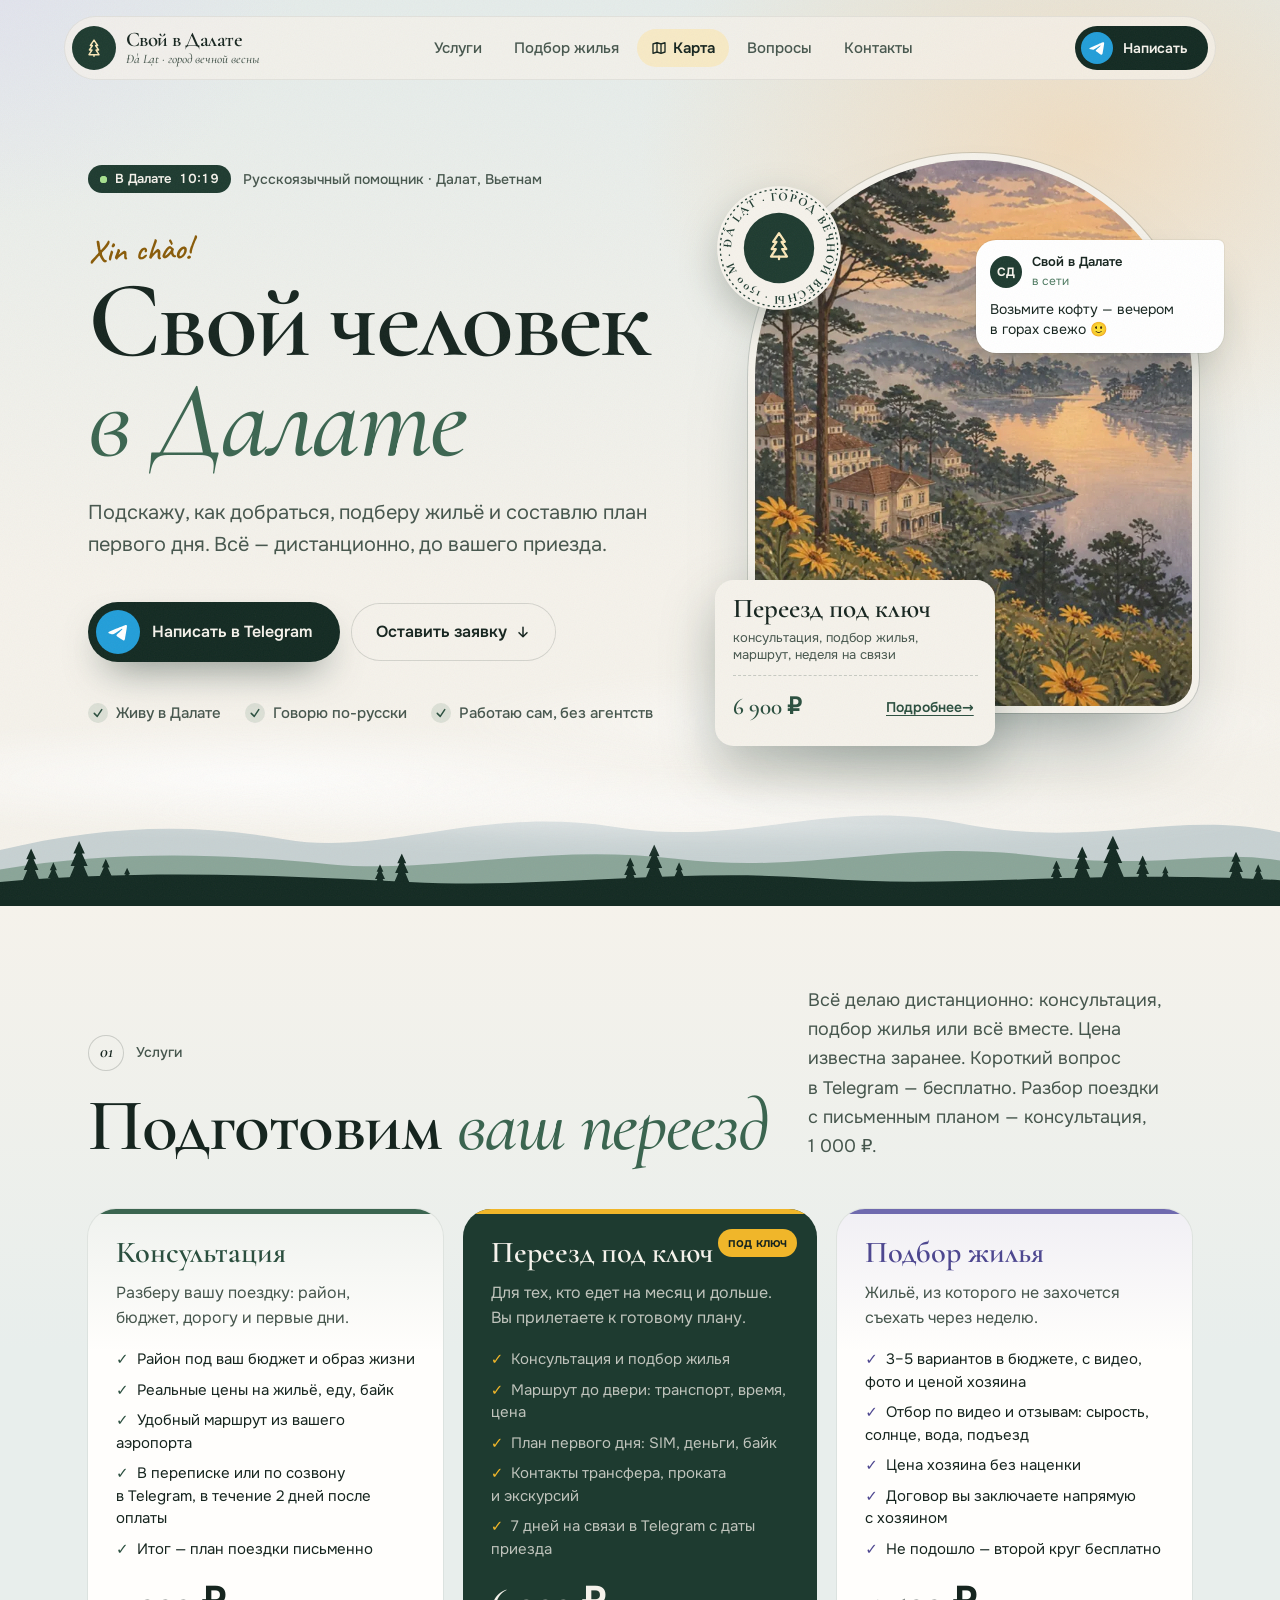
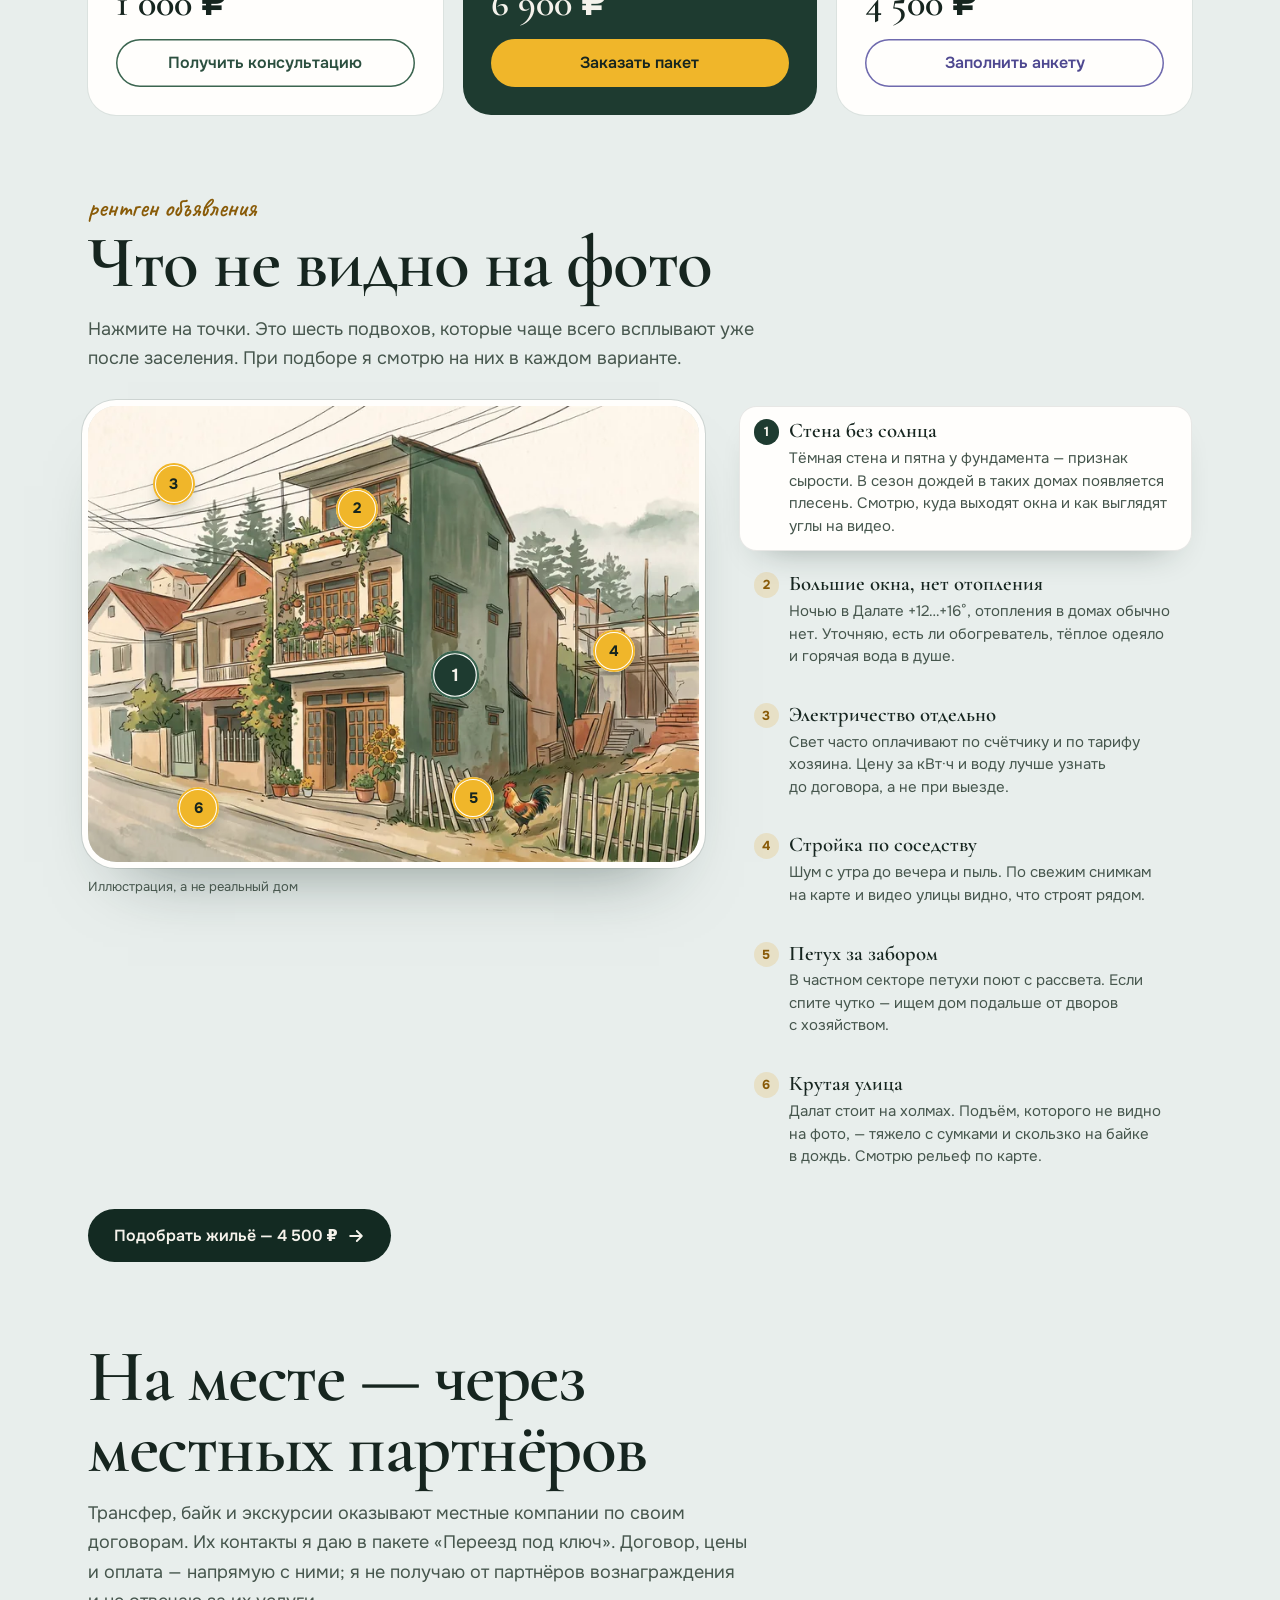
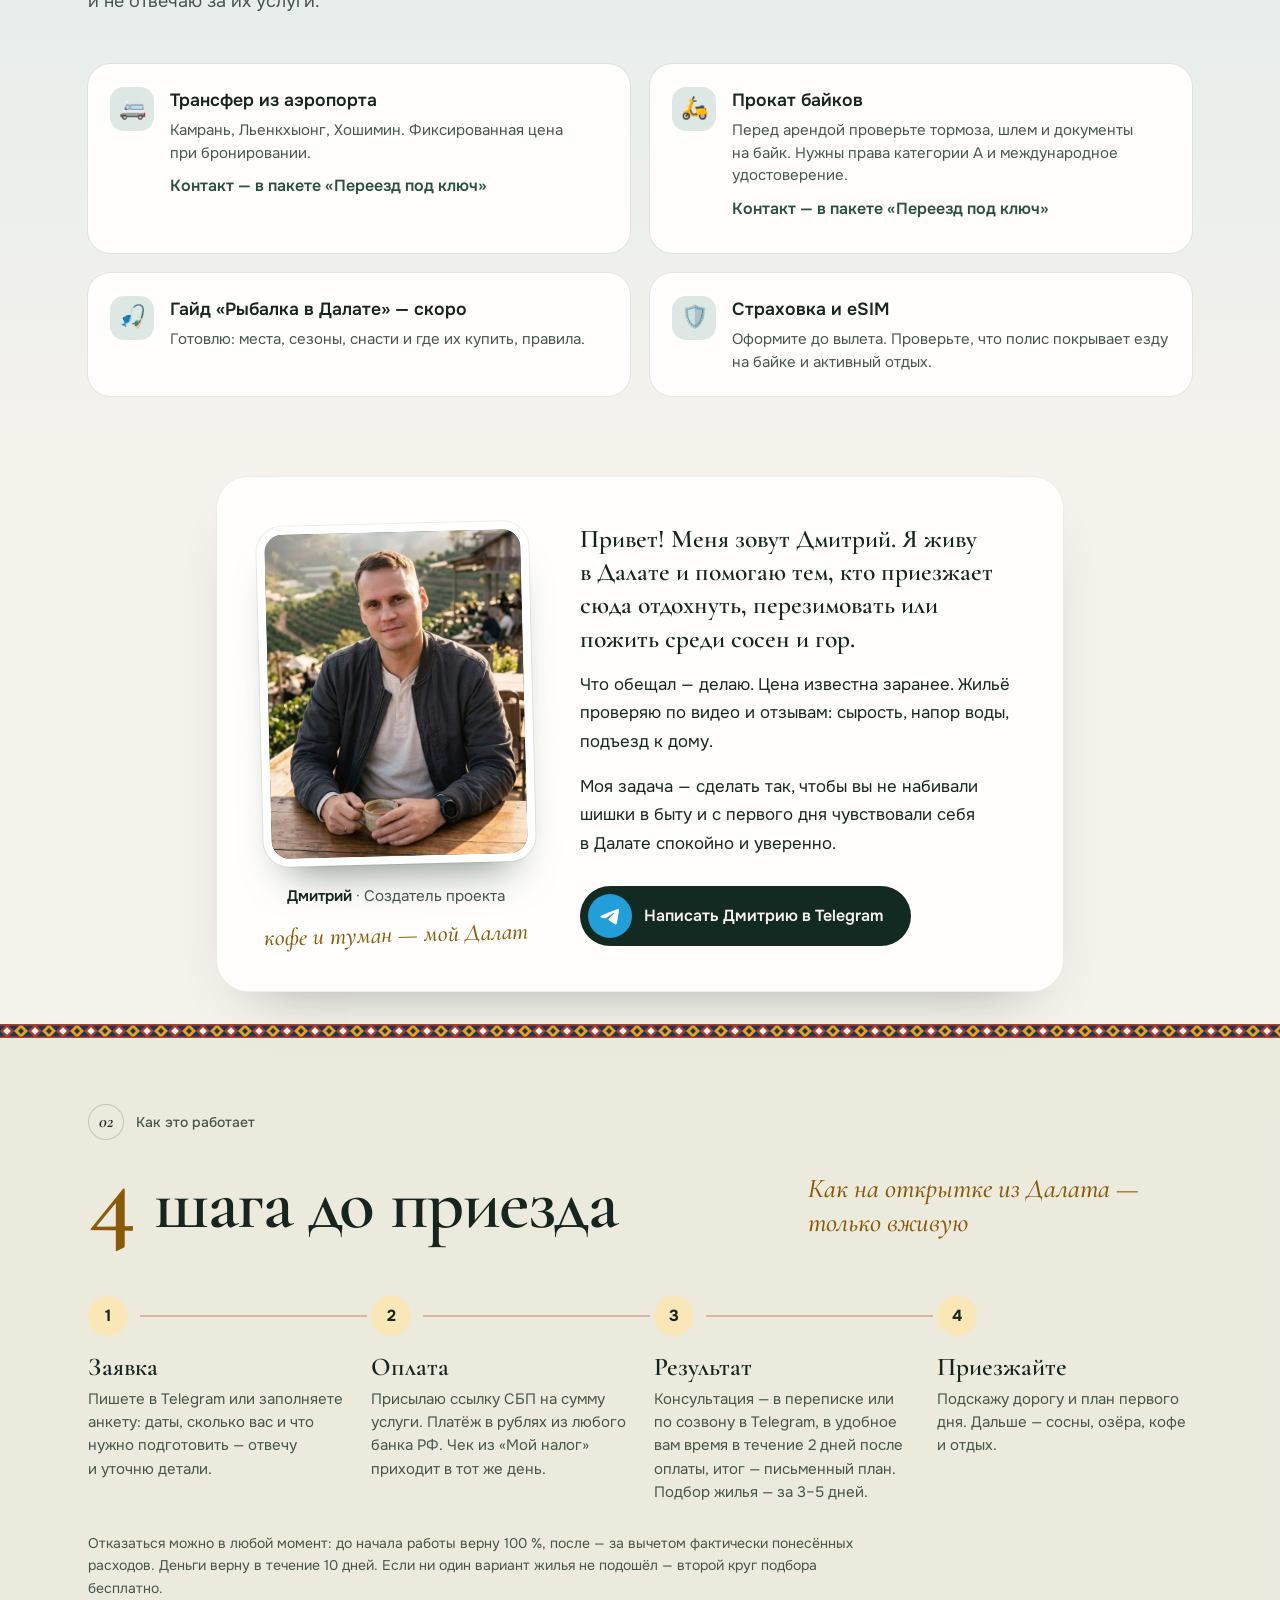
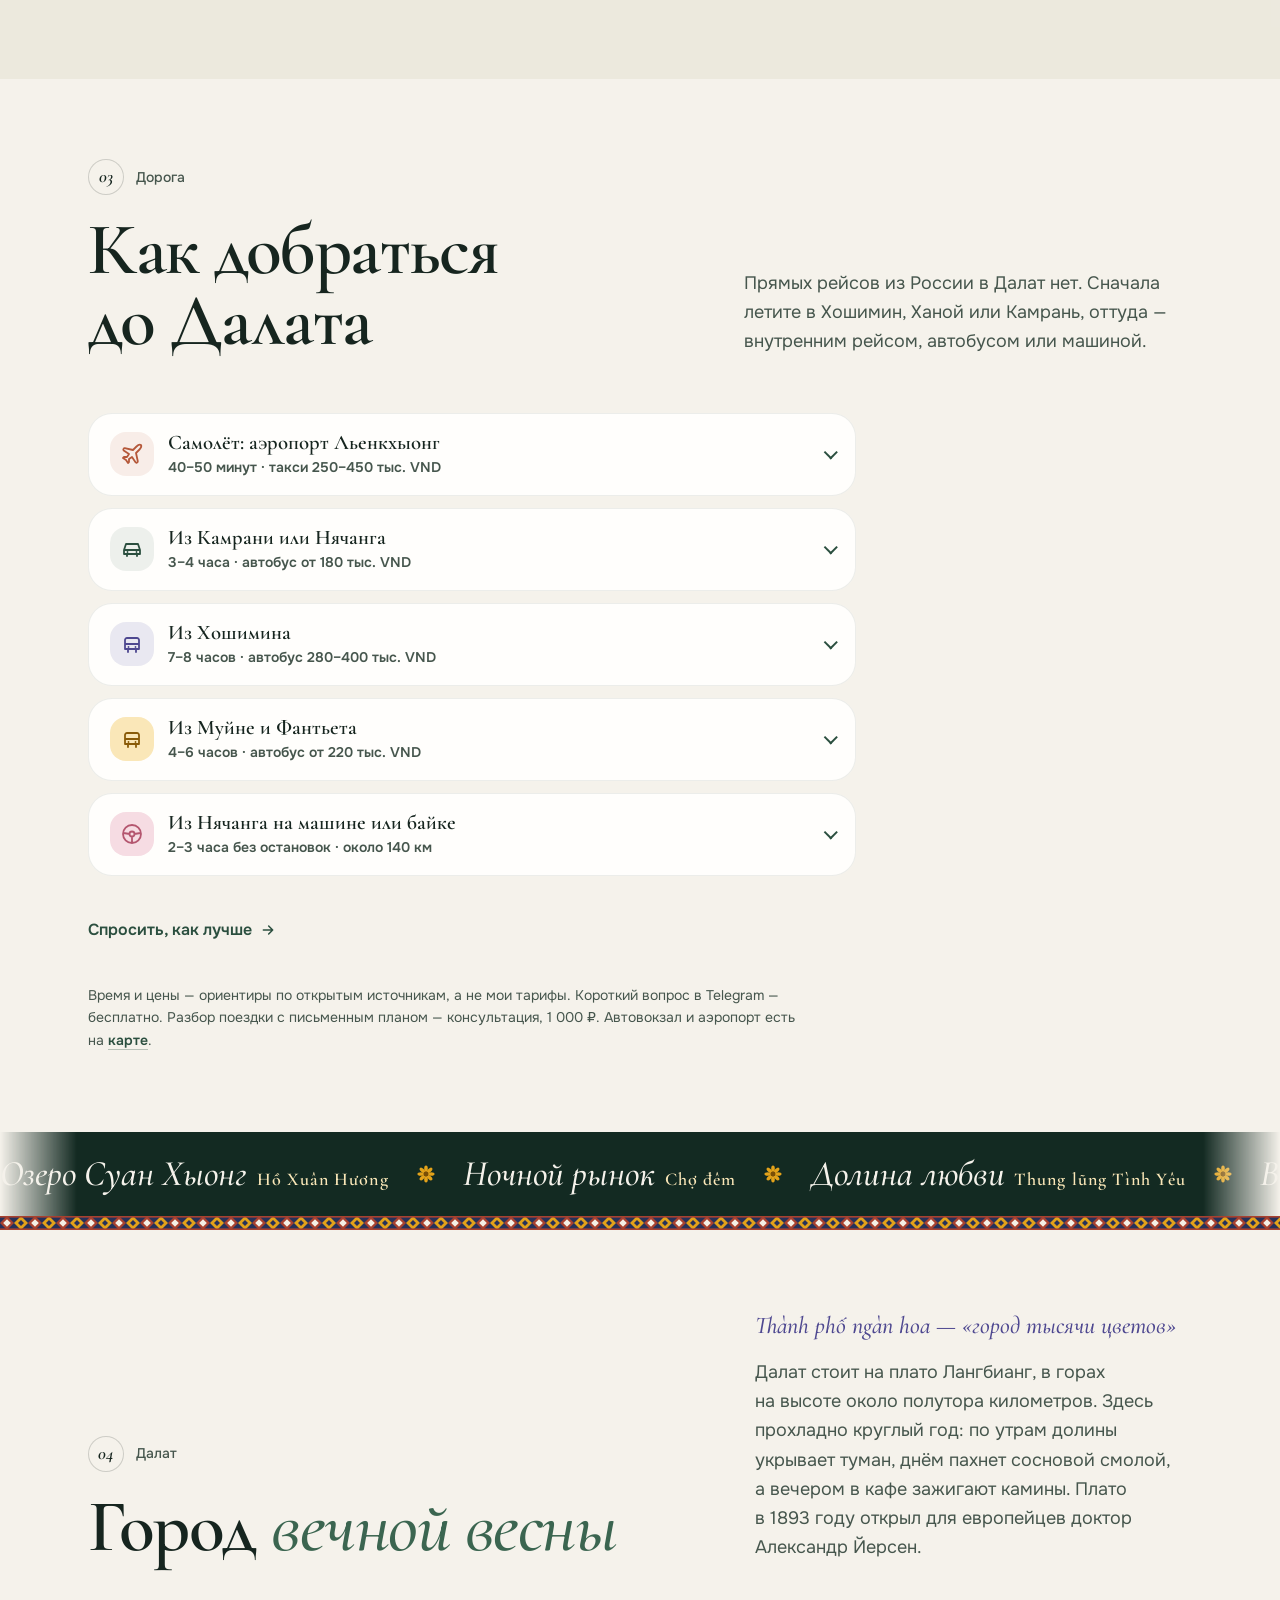
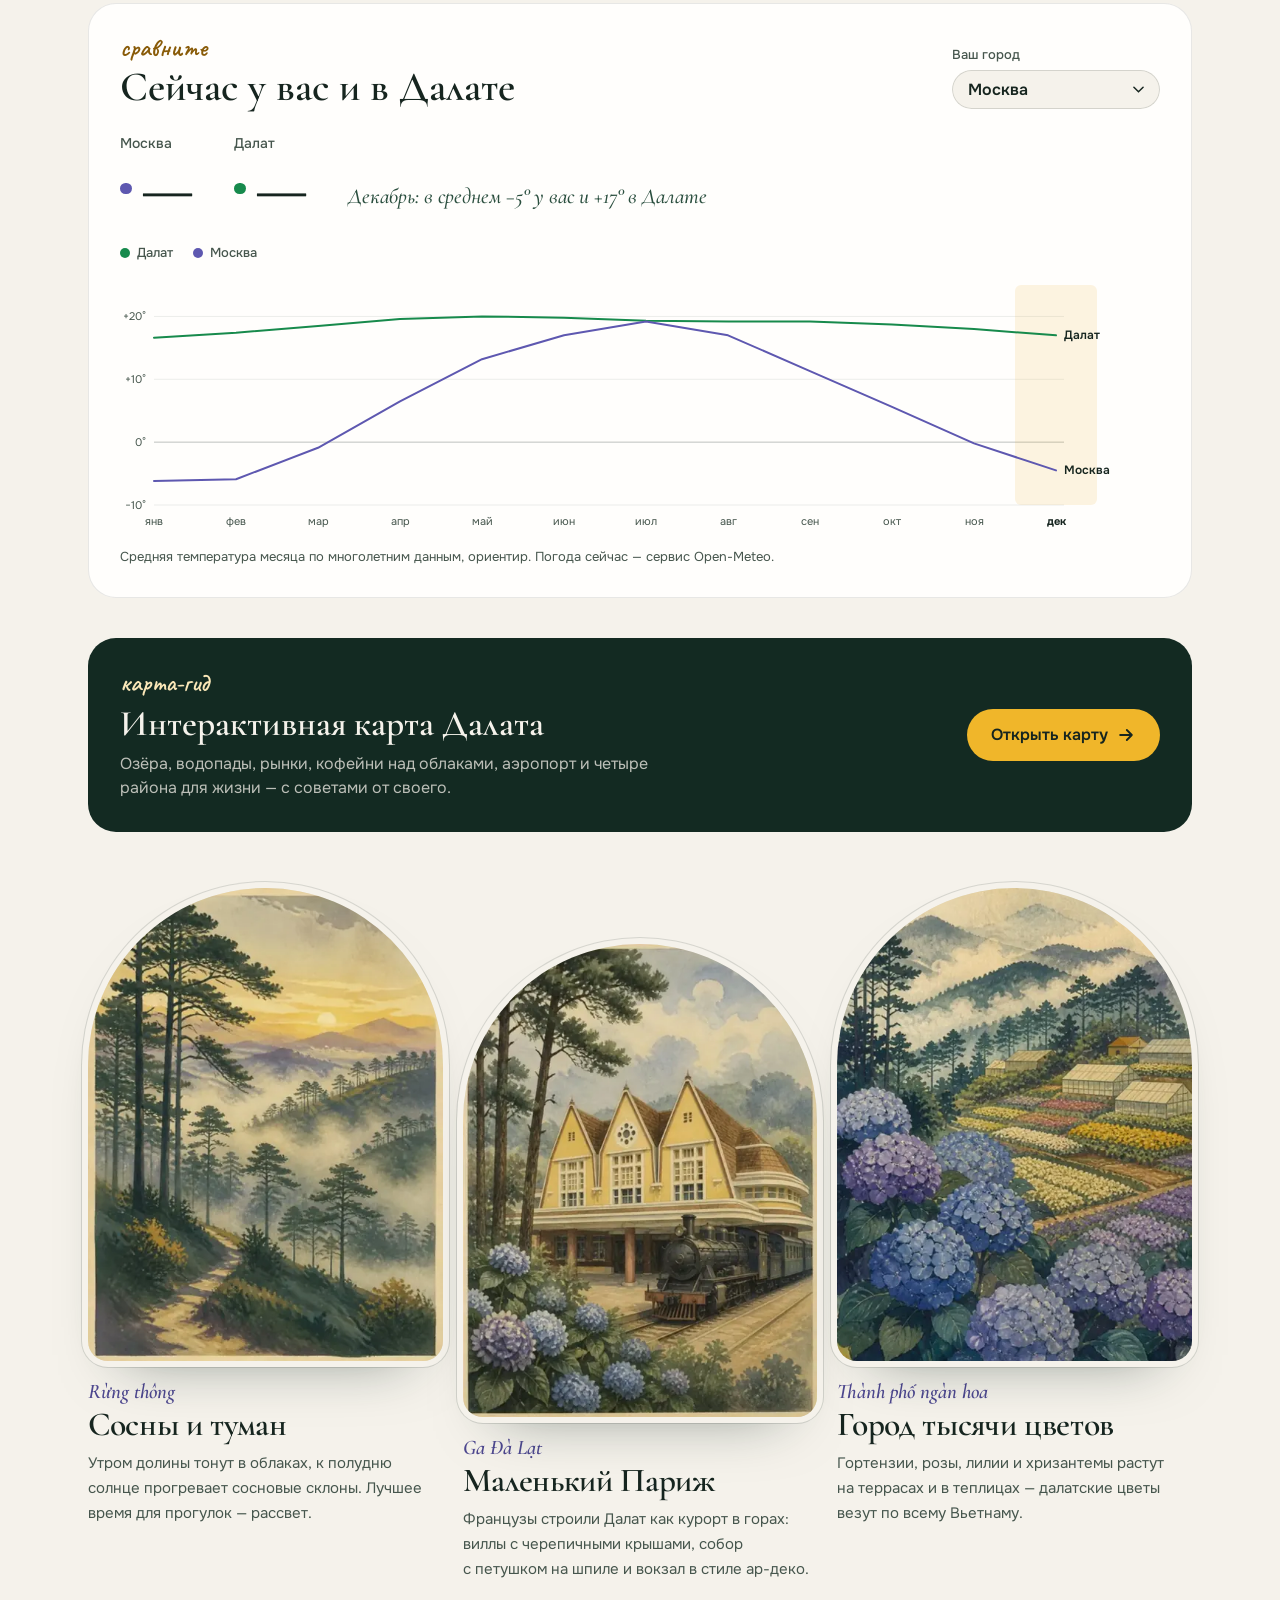
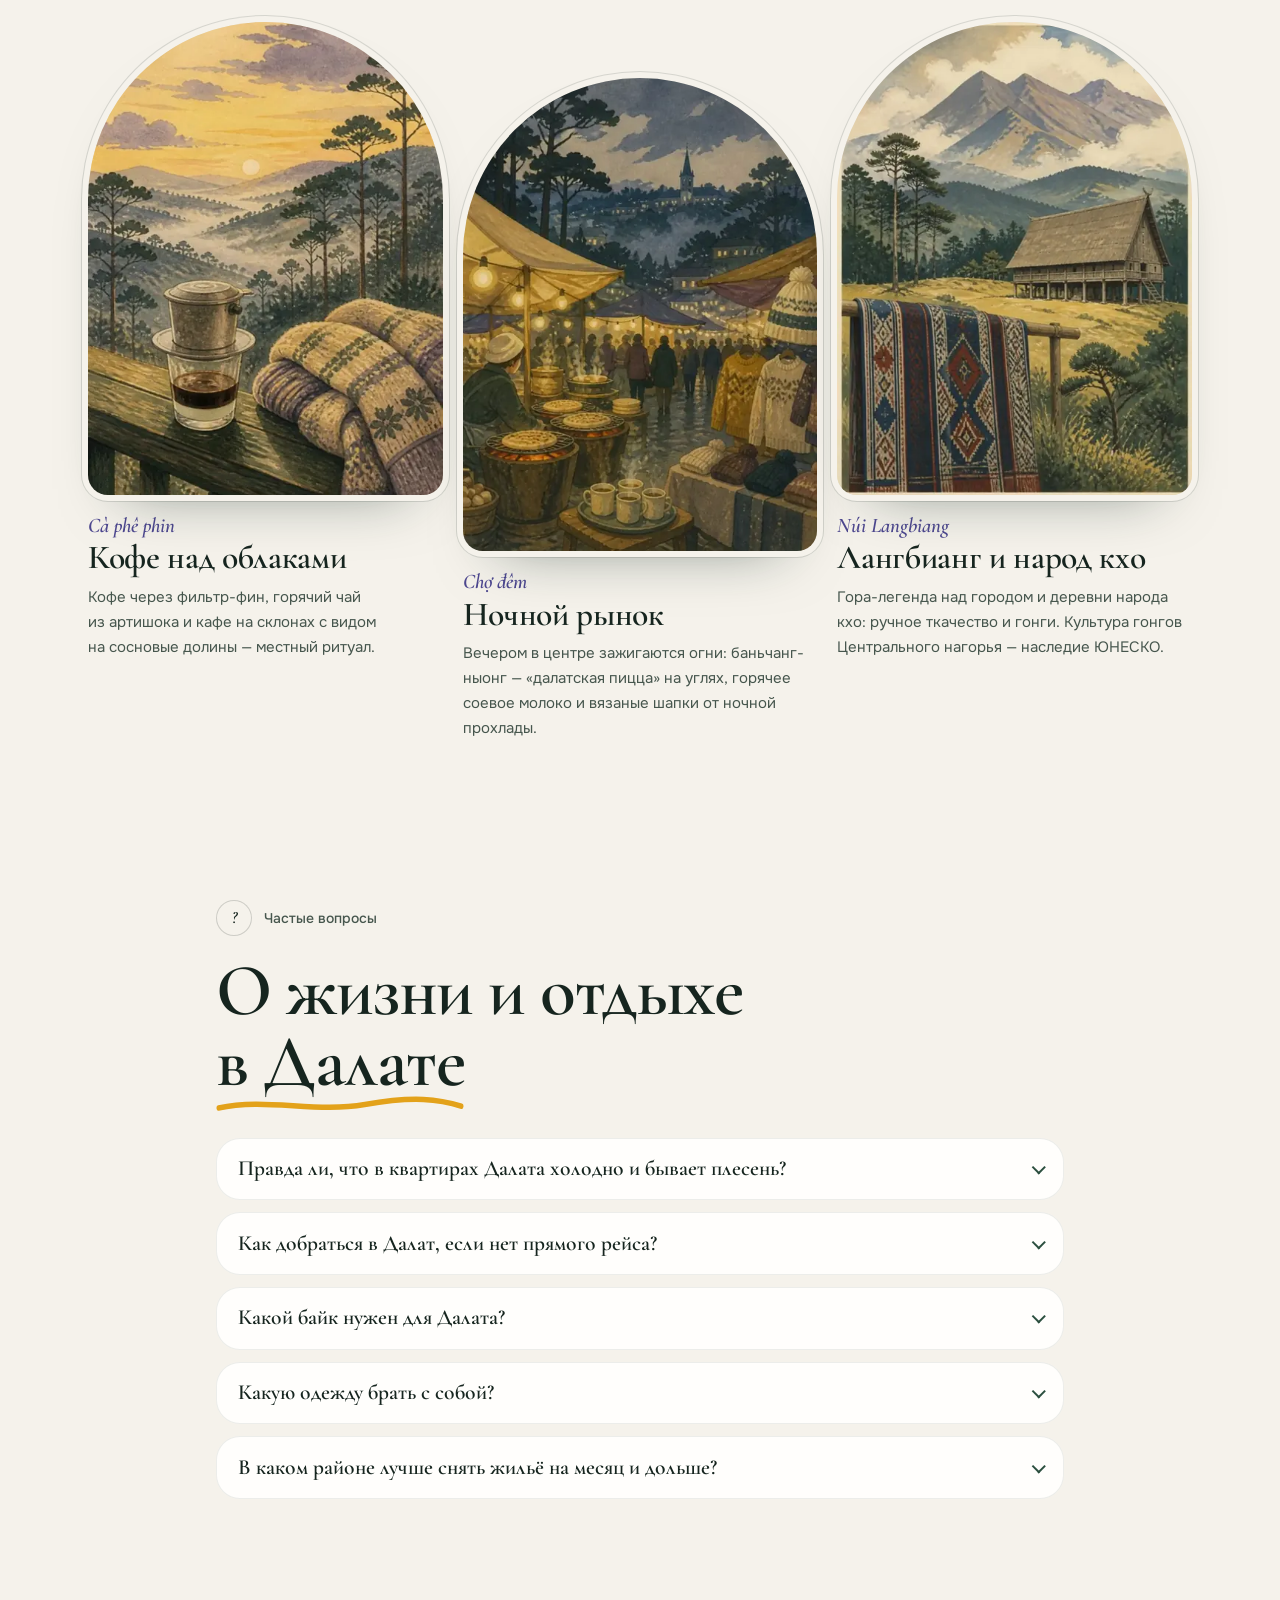
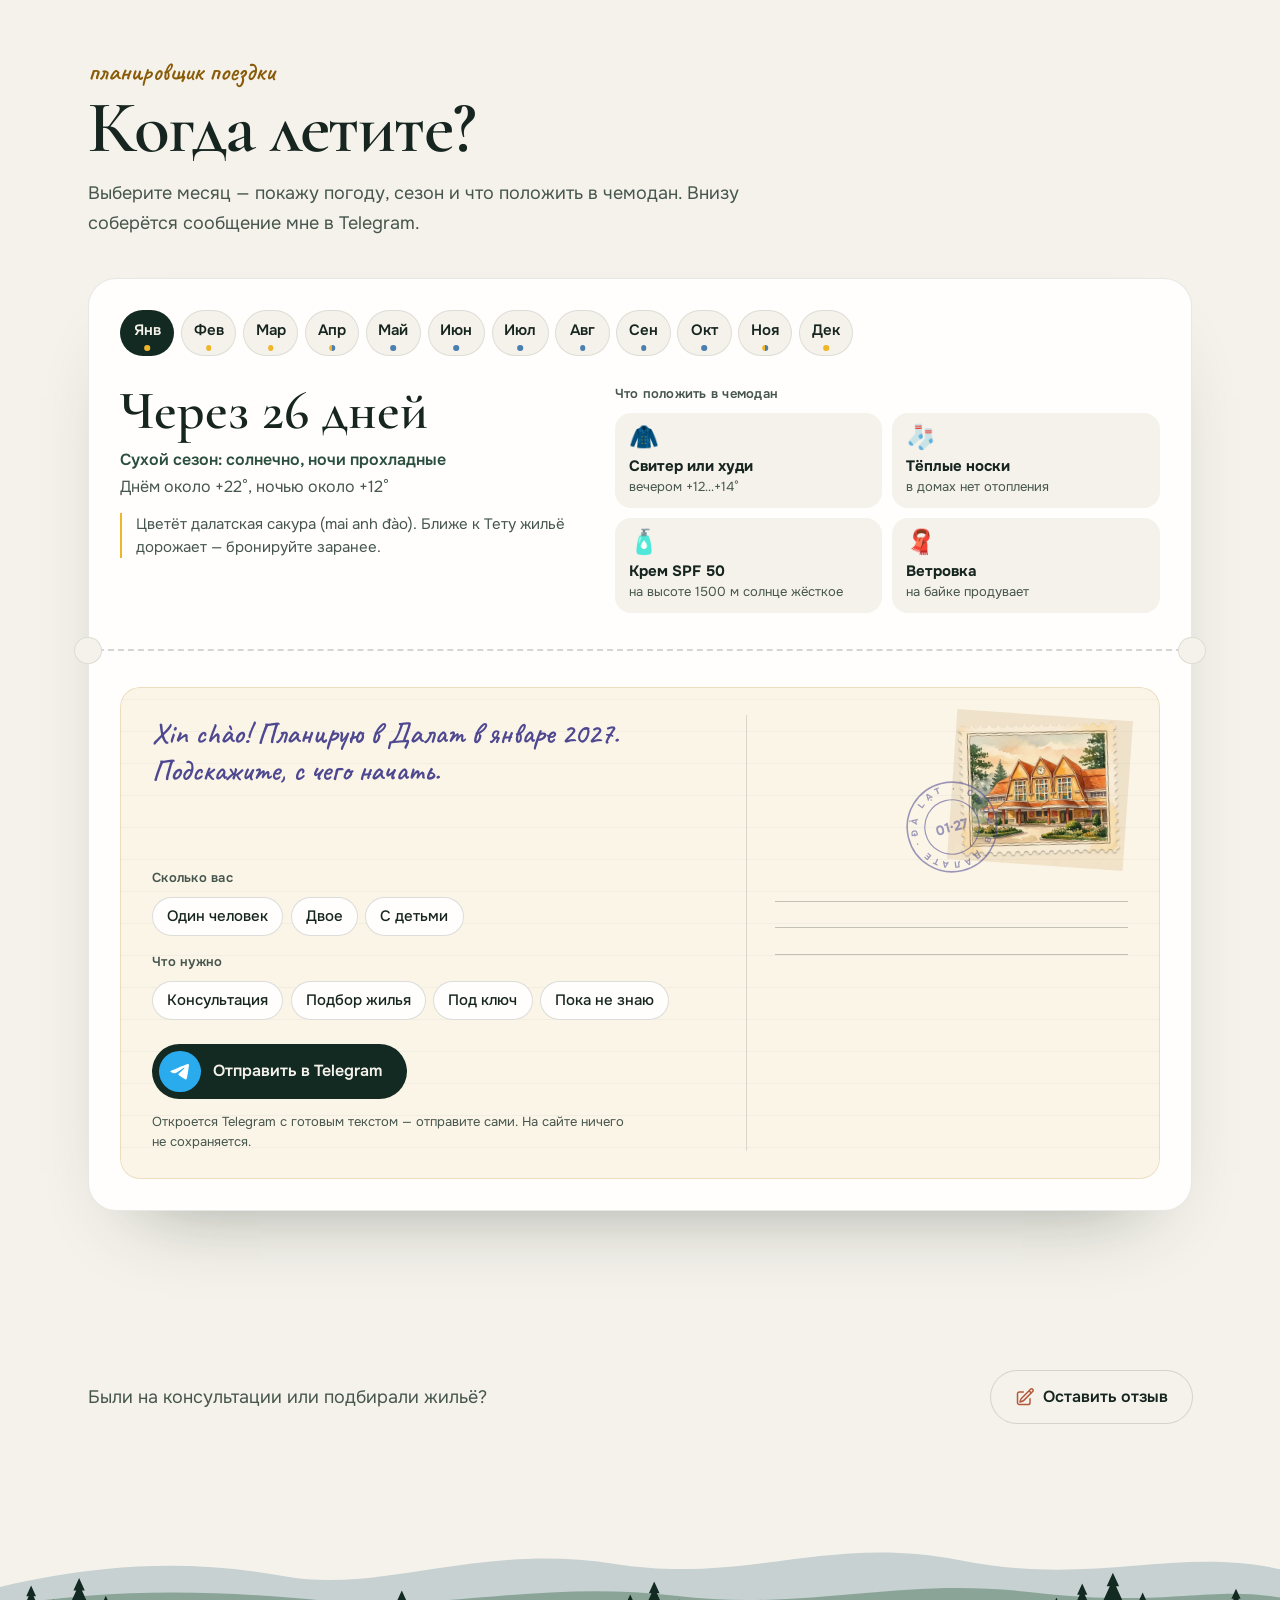
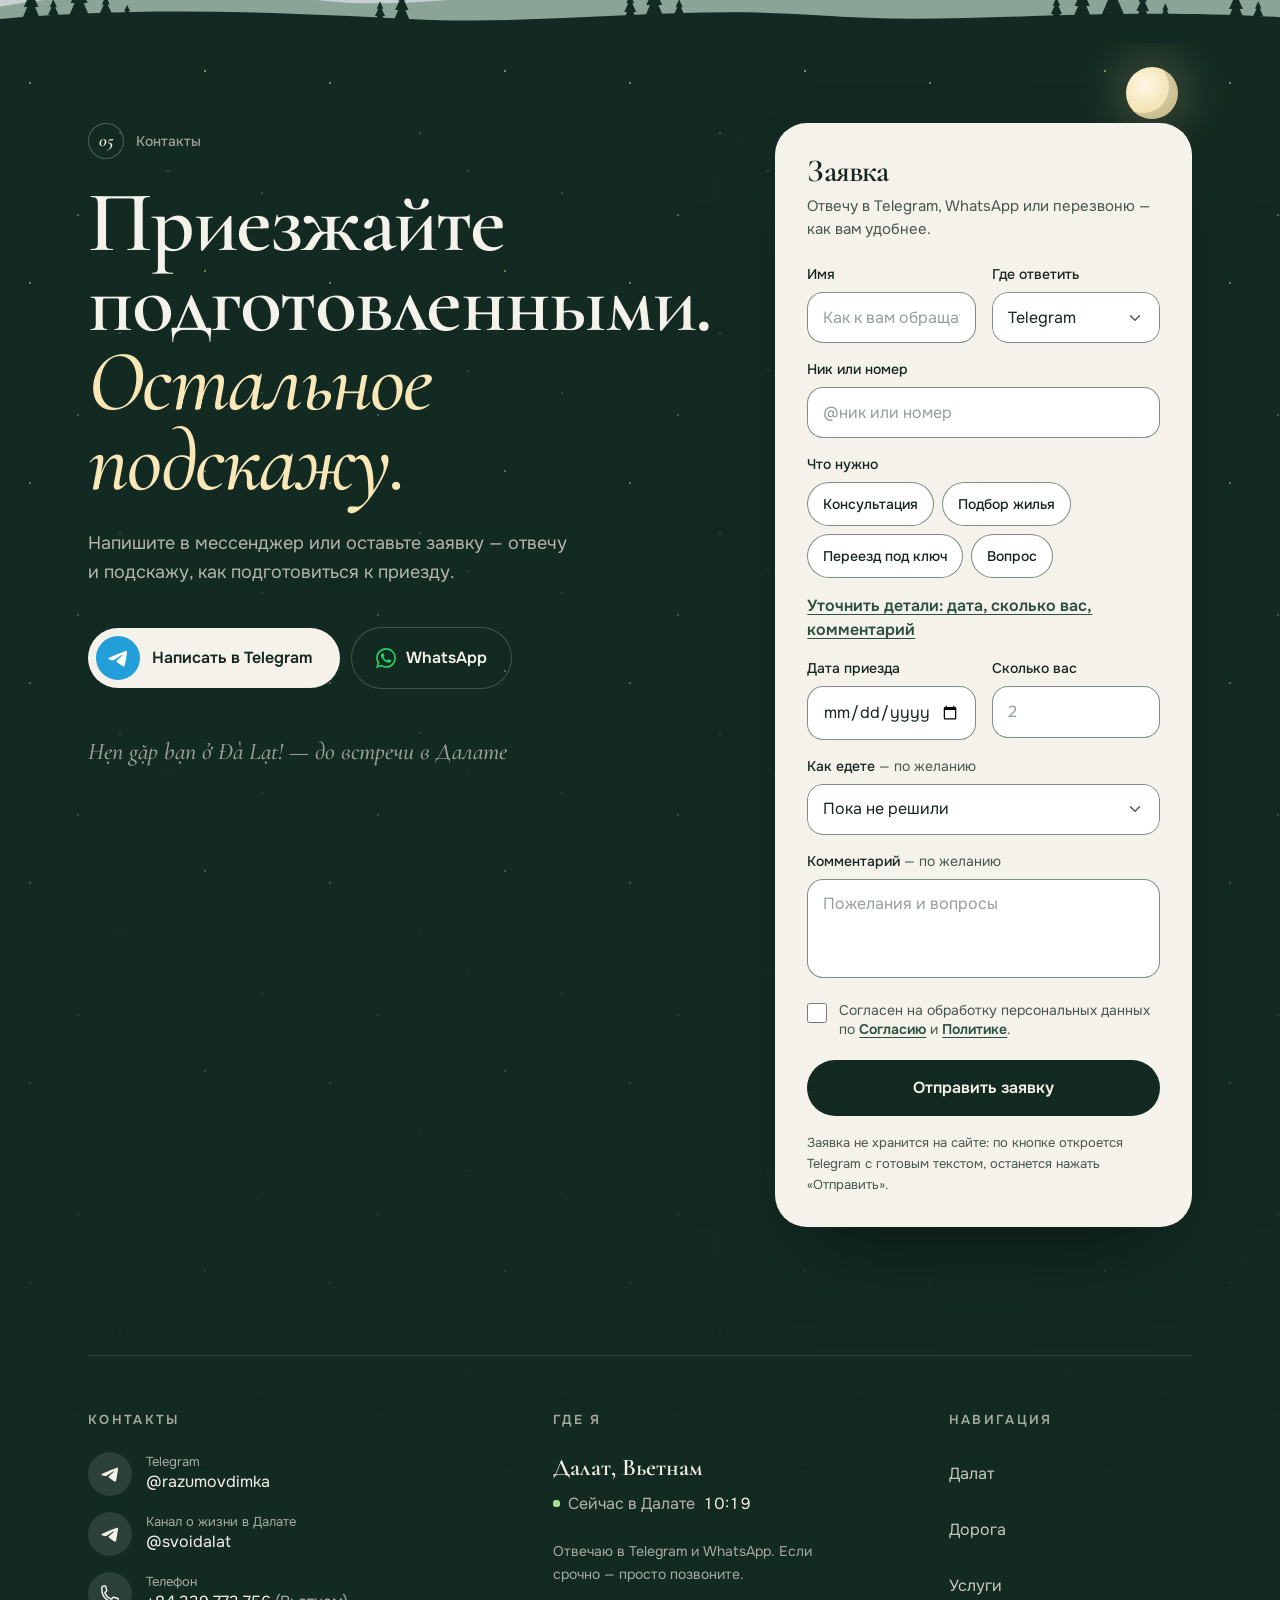
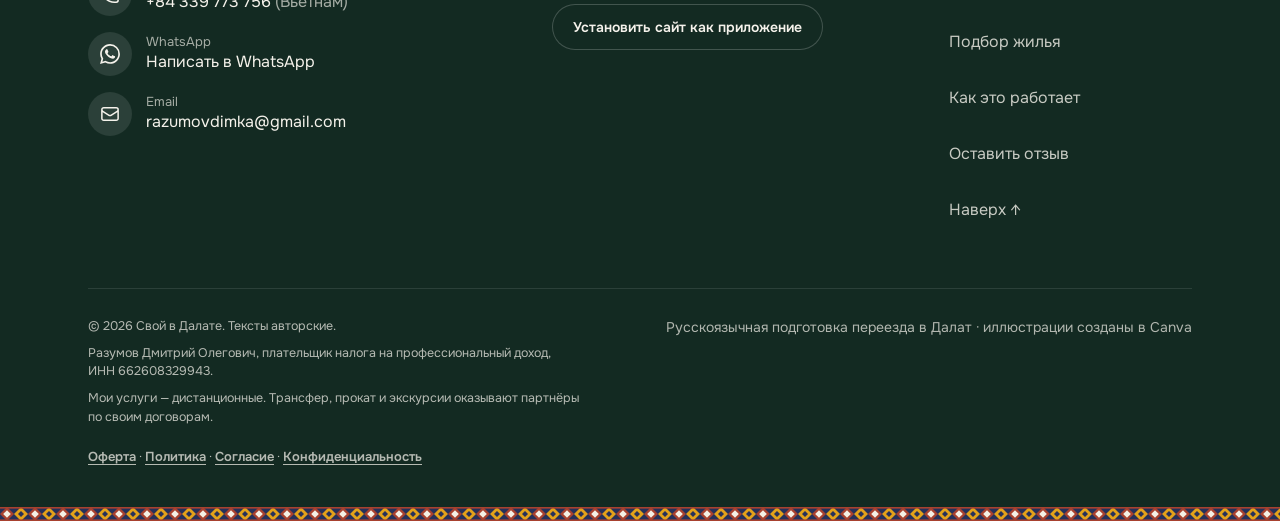
==== commit da3a23cb: "Услуги: свой цвет у каждой — консультация сосна, подбор гортензия, под ключ подсолнух (полоска, тон," ====
--- a/index.html
+++ b/index.html
@@ -291,7 +291,7 @@
         </div>
 
         <div class="price-grid price-grid--3">
-          <article class="price-card reveal">
+          <article class="price-card price-card--pine reveal">
             <h3 class="price-card__title">Консультация</h3>
             <p class="price-card__text">Разберу вашу поездку: район, бюджет, дорогу и&nbsp;первые дни.</p>
             <details class="price-card__more" data-open-wide>
@@ -308,7 +308,7 @@
             <a href="https://t.me/razumovdimka" data-tg="service:Консультация" target="_blank" rel="noopener noreferrer" class="price-card__btn price-card__btn--ghost">Получить консультацию</a>
           </article>
 
-          <article class="price-card price-card--hit reveal">
+          <article class="price-card price-card--hit price-card--sunflower reveal">
             <span class="price-card__badge">под ключ</span>
             <h3 class="price-card__title">Переезд под&nbsp;ключ</h3>
             <p class="price-card__text">Для тех, кто едет на&nbsp;месяц и&nbsp;дольше. Вы прилетаете к&nbsp;готовому плану.</p>
@@ -326,7 +326,7 @@
             <a href="https://t.me/razumovdimka" data-tg="service:Переезд под ключ" target="_blank" rel="noopener noreferrer" class="price-card__btn">Заказать пакет</a>
           </article>
 
-          <article class="price-card reveal">
+          <article class="price-card price-card--hydrangea reveal">
             <h3 class="price-card__title">Подбор жилья</h3>
             <p class="price-card__text">Жильё, из&nbsp;которого не&nbsp;захочется съехать через неделю.</p>
             <details class="price-card__more" data-open-wide>
--- a/style.css
+++ b/style.css
@@ -1518,6 +1518,21 @@
 .price-card__btn--ghost:hover { background: var(--pine-50); }
 .price-card--hit .price-card__btn { background: var(--sunflower); color: var(--ink); }
 .price-card--hit .price-card__btn:hover { background: var(--sunflower-soft); }
+
+/* Свой цвет у каждой услуги: полоска сверху, лёгкий тон, галочки и контурная кнопка.
+   --svc — сам цвет (декор), --svc-ink — его тёмный вариант для текста (≥4,5:1 на карточке) */
+.price-card--pine { --svc: var(--pine-600); --svc-ink: var(--pine-700); --svc-soft: rgb(59 101 80 / 0.08); }
+.price-card--hydrangea { --svc: var(--hydrangea); --svc-ink: var(--hydrangea-deep); --svc-soft: rgb(111 106 174 / 0.1); }
+.price-card--sunflower { --svc: var(--sunflower); }
+.price-card--pine, .price-card--hydrangea, .price-card--sunflower { overflow: hidden; }
+.price-card--pine::before, .price-card--hydrangea::before, .price-card--sunflower::before {
+  content: ""; position: absolute; inset: 0 0 auto; height: 5px; background: var(--svc);
+}
+.price-card--pine, .price-card--hydrangea { background: linear-gradient(180deg, var(--svc-soft), transparent 9rem), var(--card); }
+.price-card--pine .price-card__title, .price-card--hydrangea .price-card__title { color: var(--svc-ink); }
+.price-card--pine .price-card__list li::before, .price-card--hydrangea .price-card__list li::before { color: var(--svc-ink); }
+.price-card--pine .price-card__btn--ghost, .price-card--hydrangea .price-card__btn--ghost { color: var(--svc-ink); box-shadow: inset 0 0 0 1.5px var(--svc); }
+.price-card--pine .price-card__btn--ghost:hover, .price-card--hydrangea .price-card__btn--ghost:hover { background: var(--svc-soft); }
 
 .partner { display: flex; gap: 1rem; align-items: flex-start; padding: 1.4rem; border-radius: 1.4rem; background: var(--card); box-shadow: 0 0 0 1px rgb(22 37 31 / 0.06); }
 .partner__ico { flex: none; display: grid; place-items: center; width: 44px; height: 44px; border-radius: 14px; background: var(--mist); font-size: 22px; }
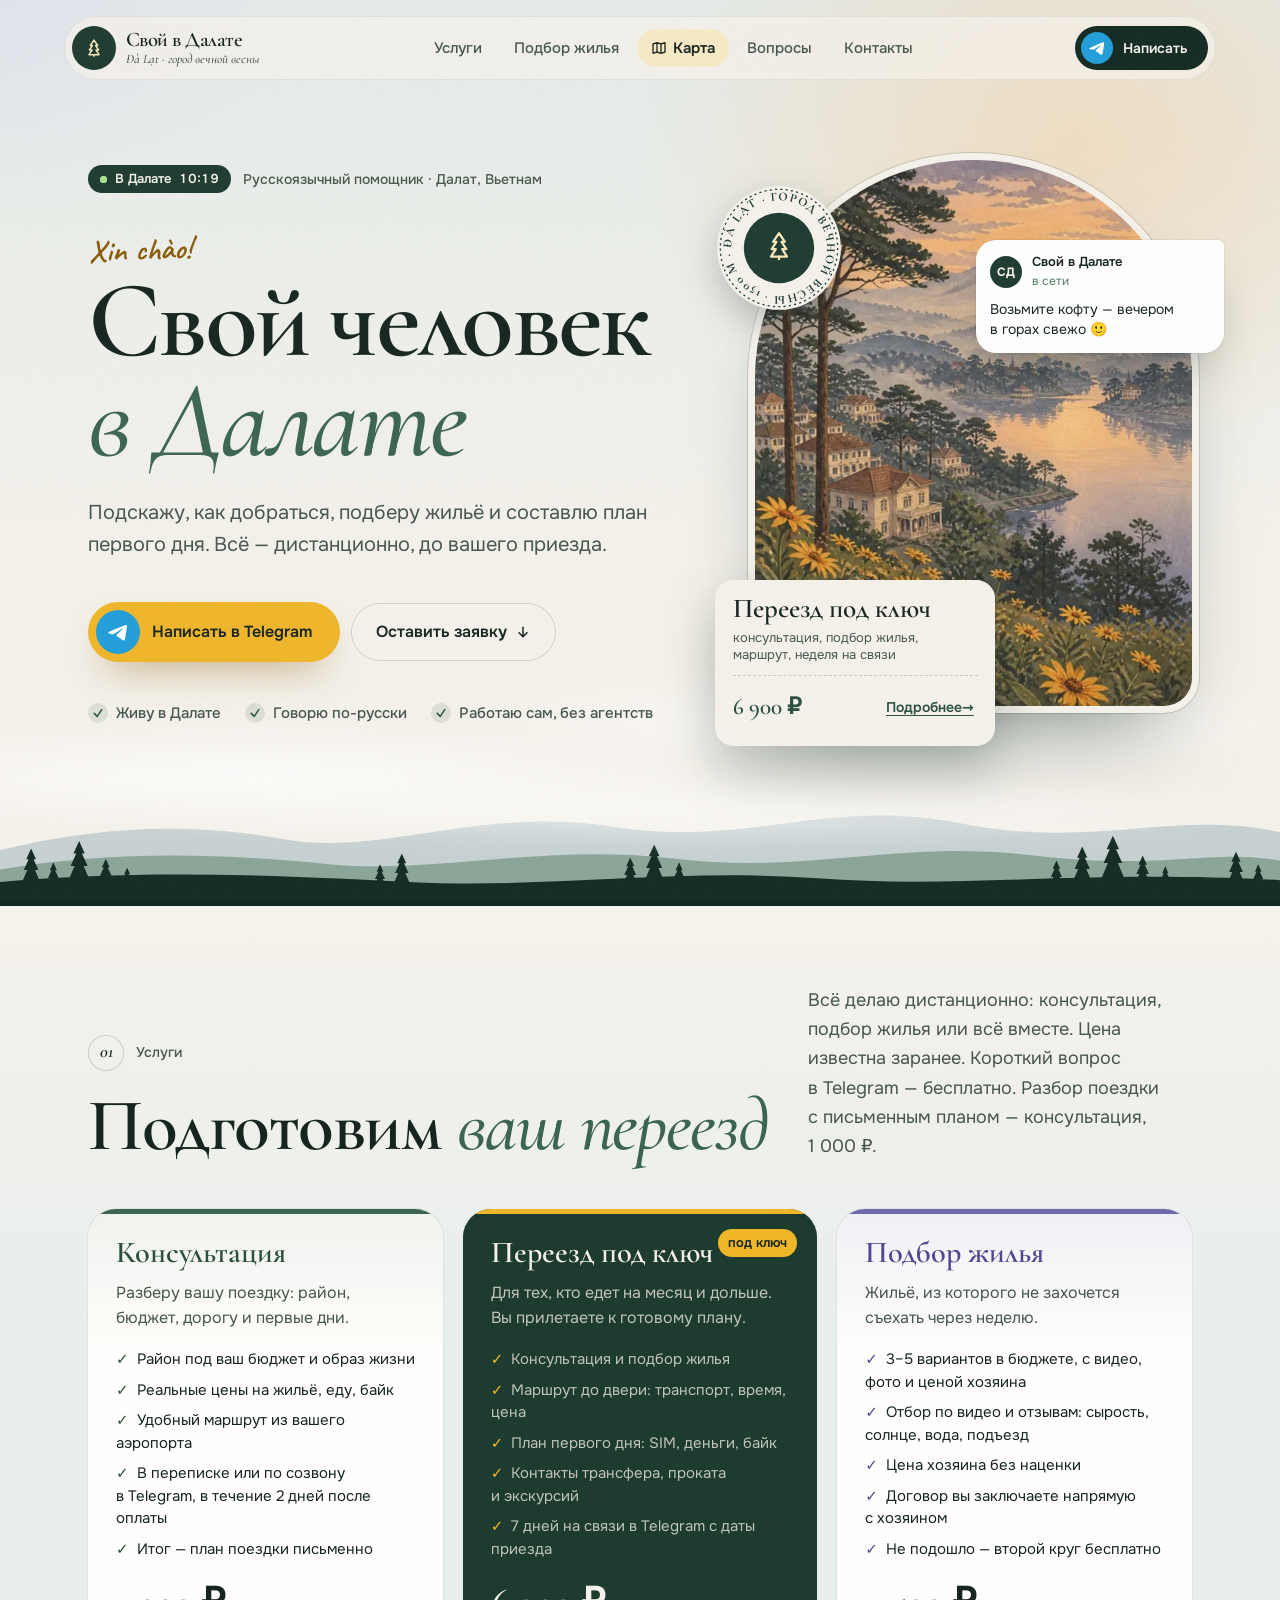
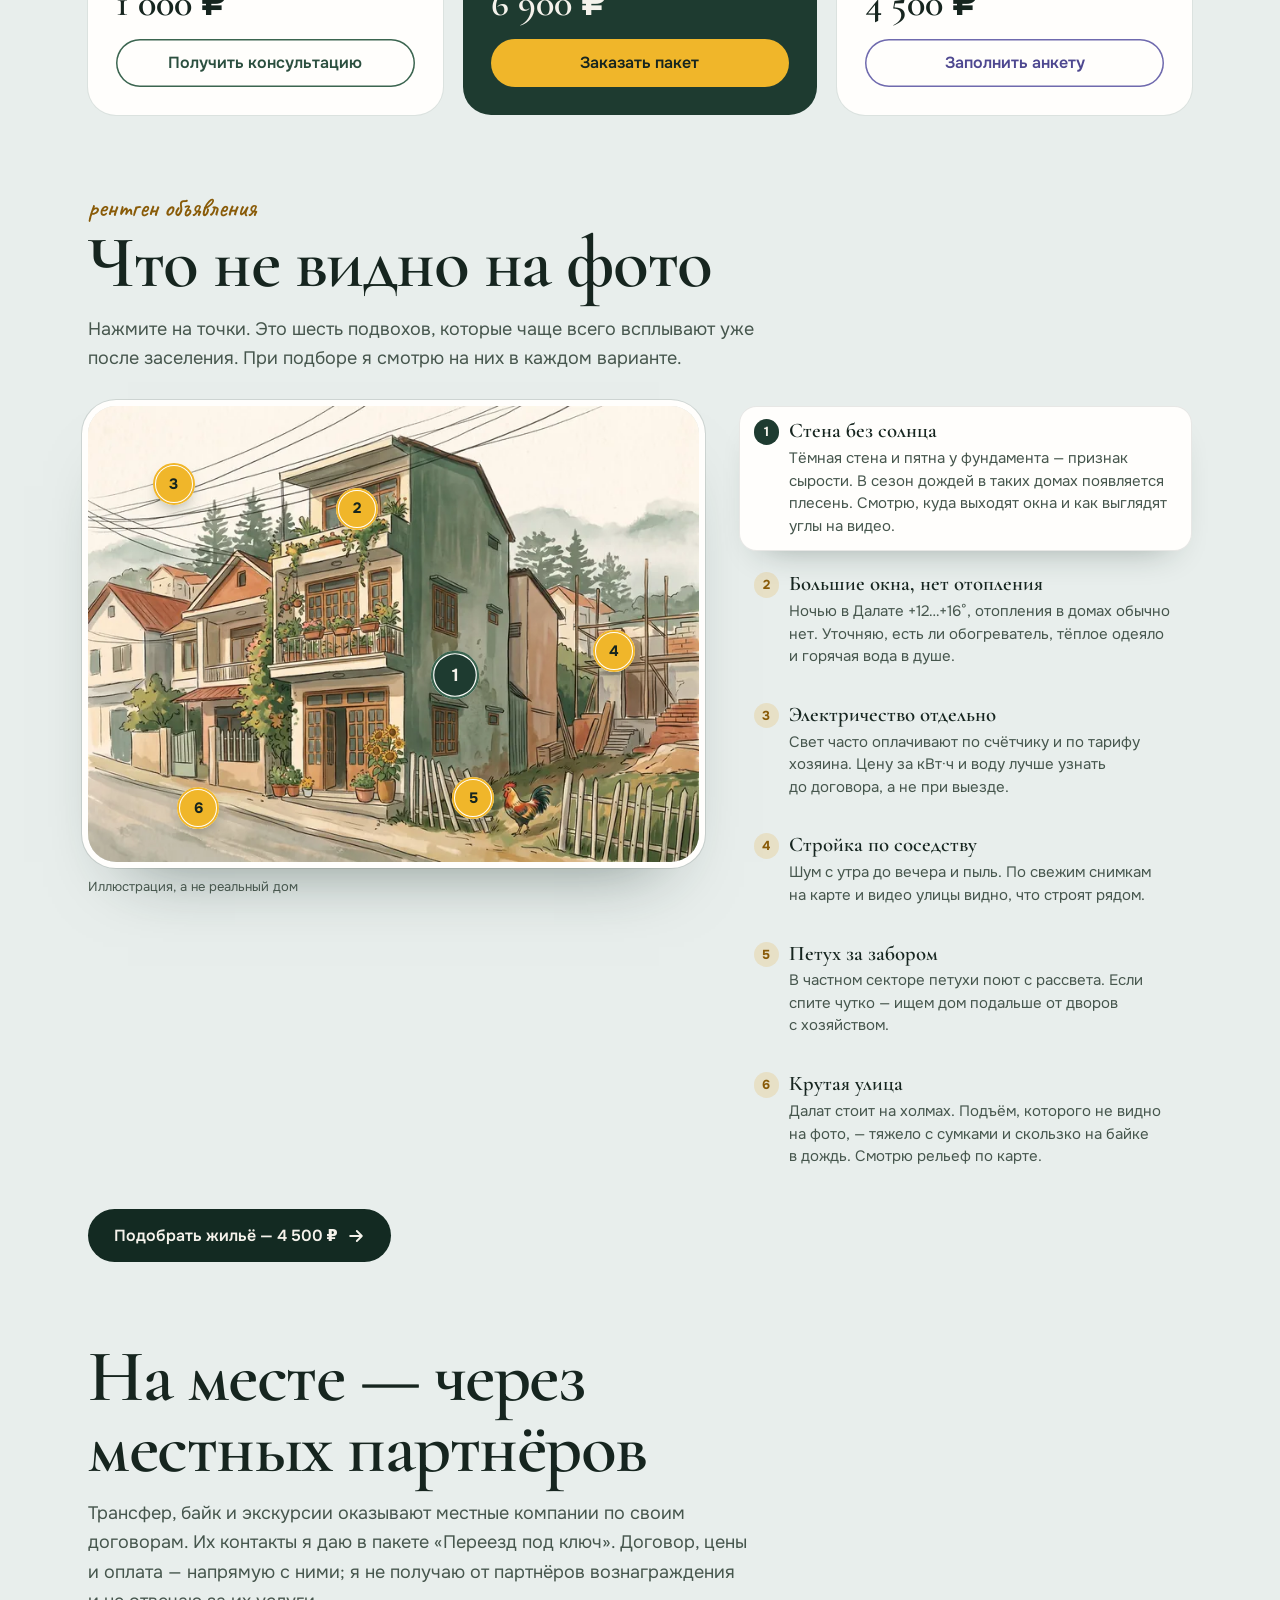
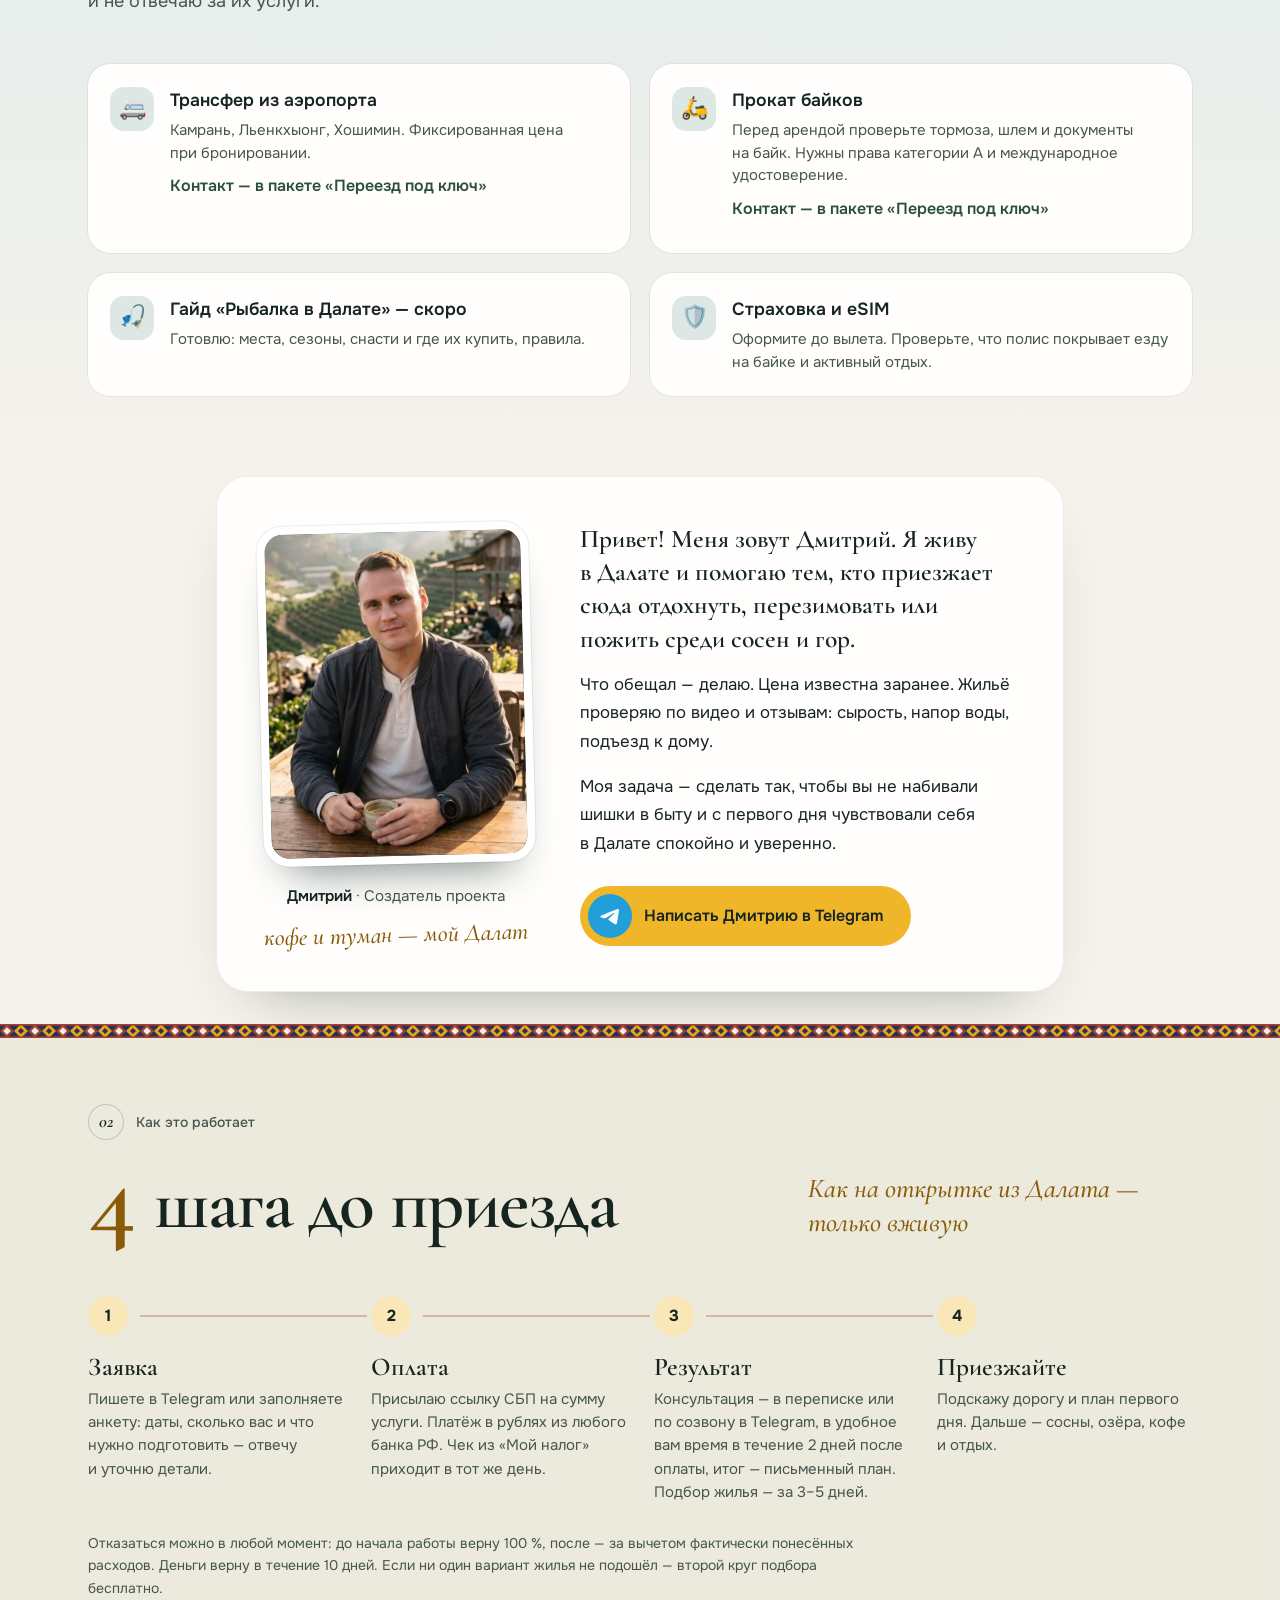
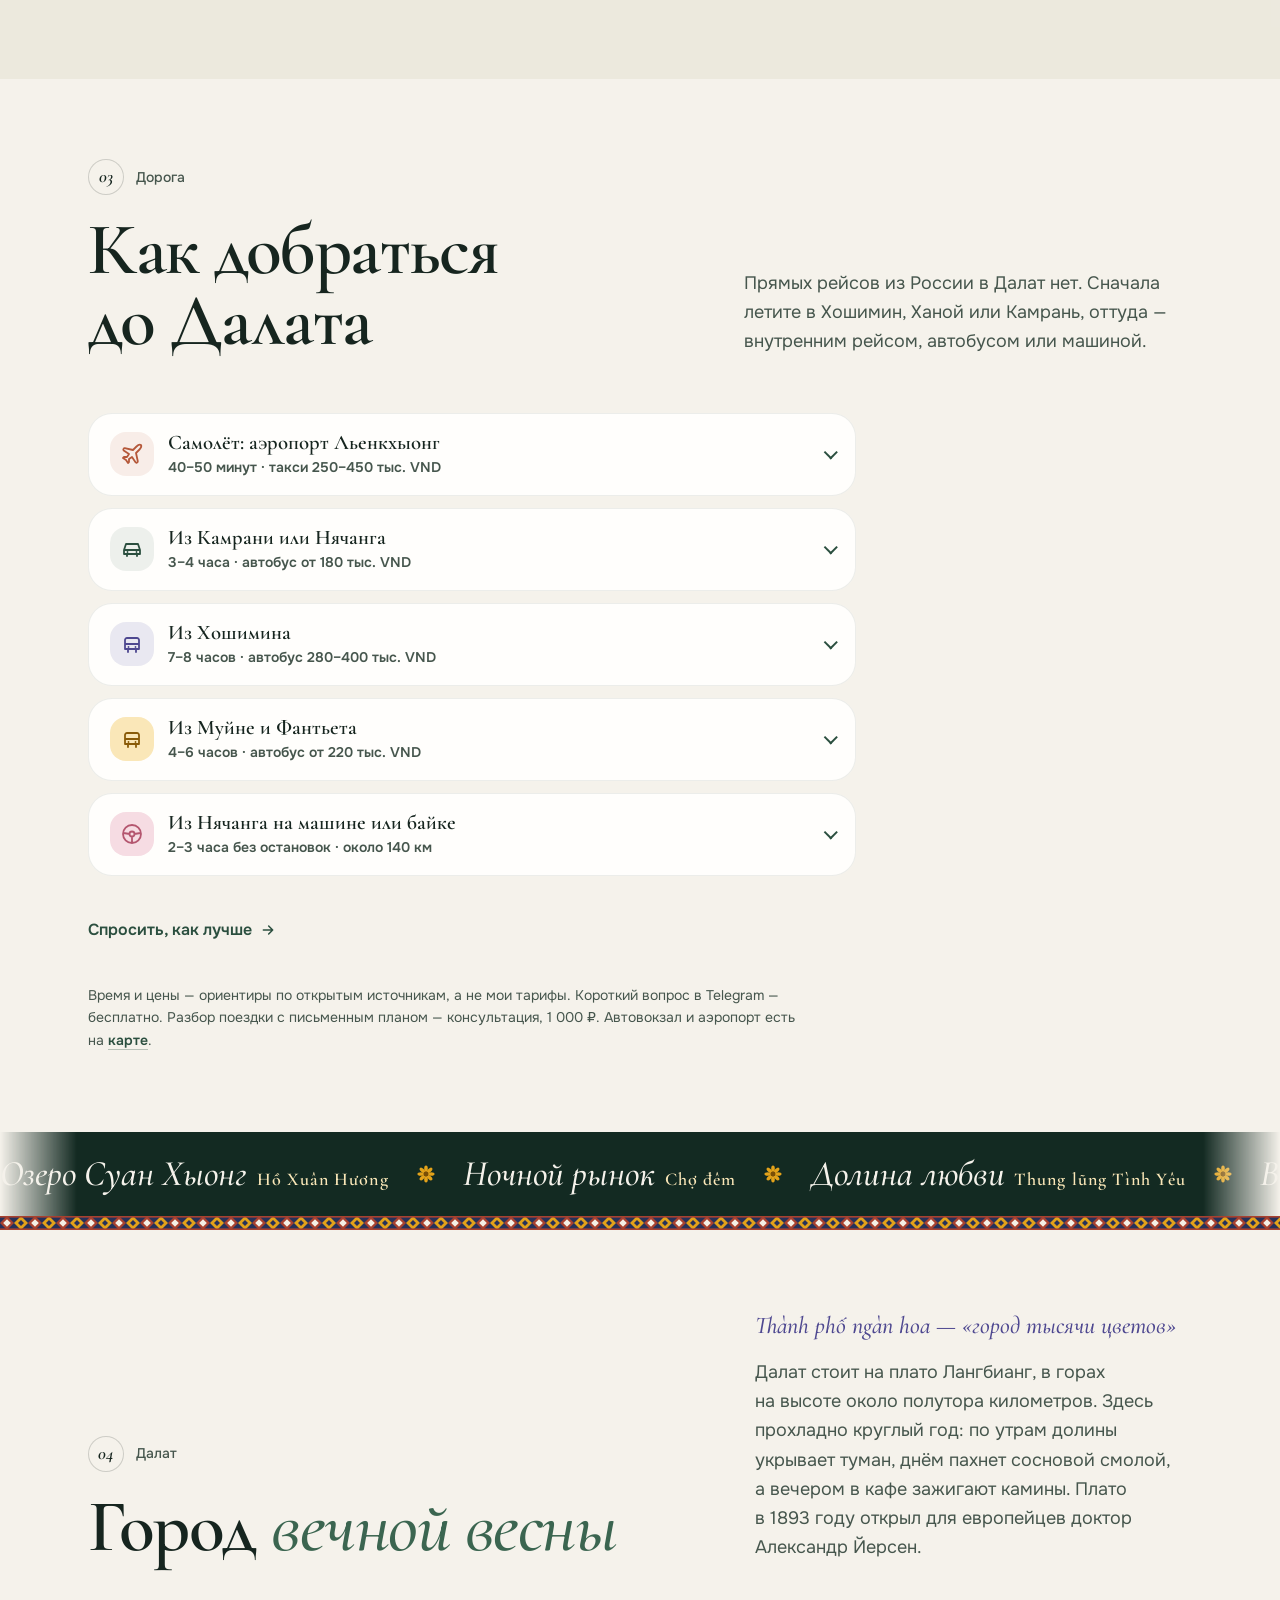
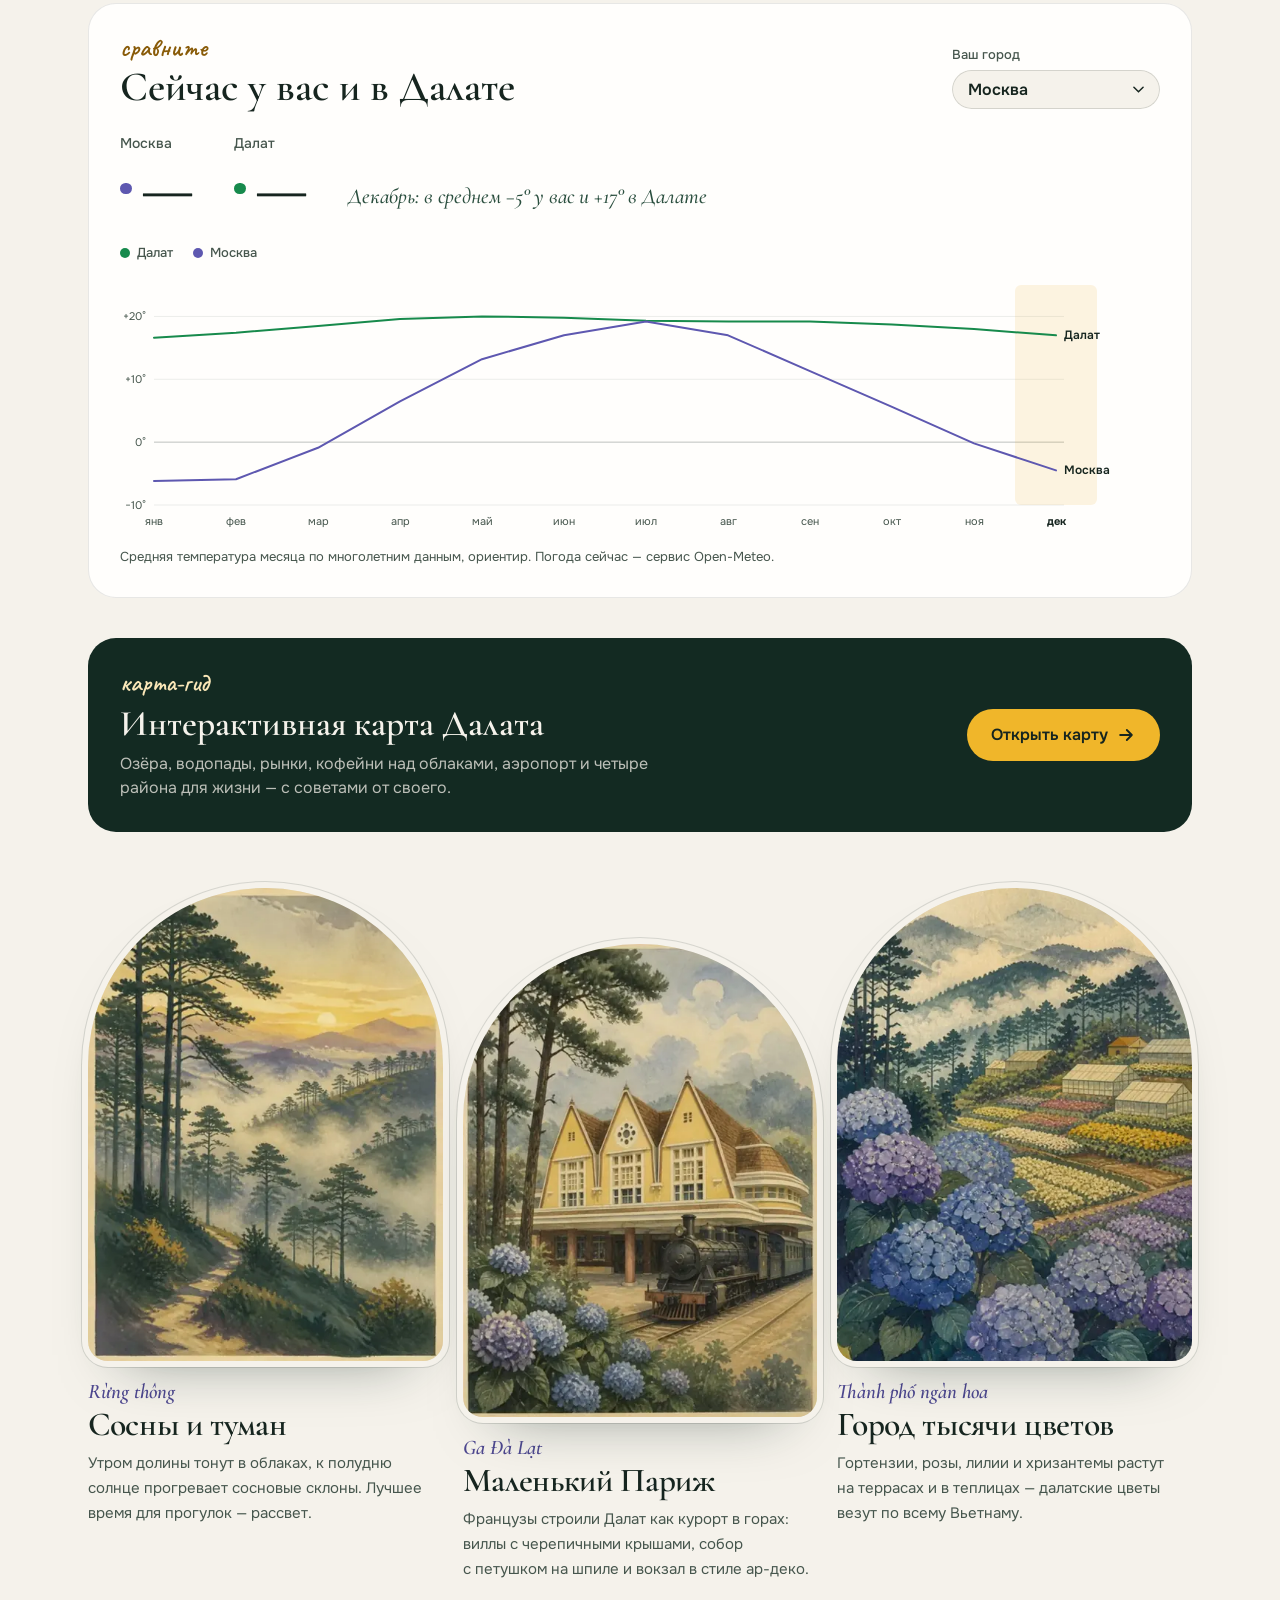
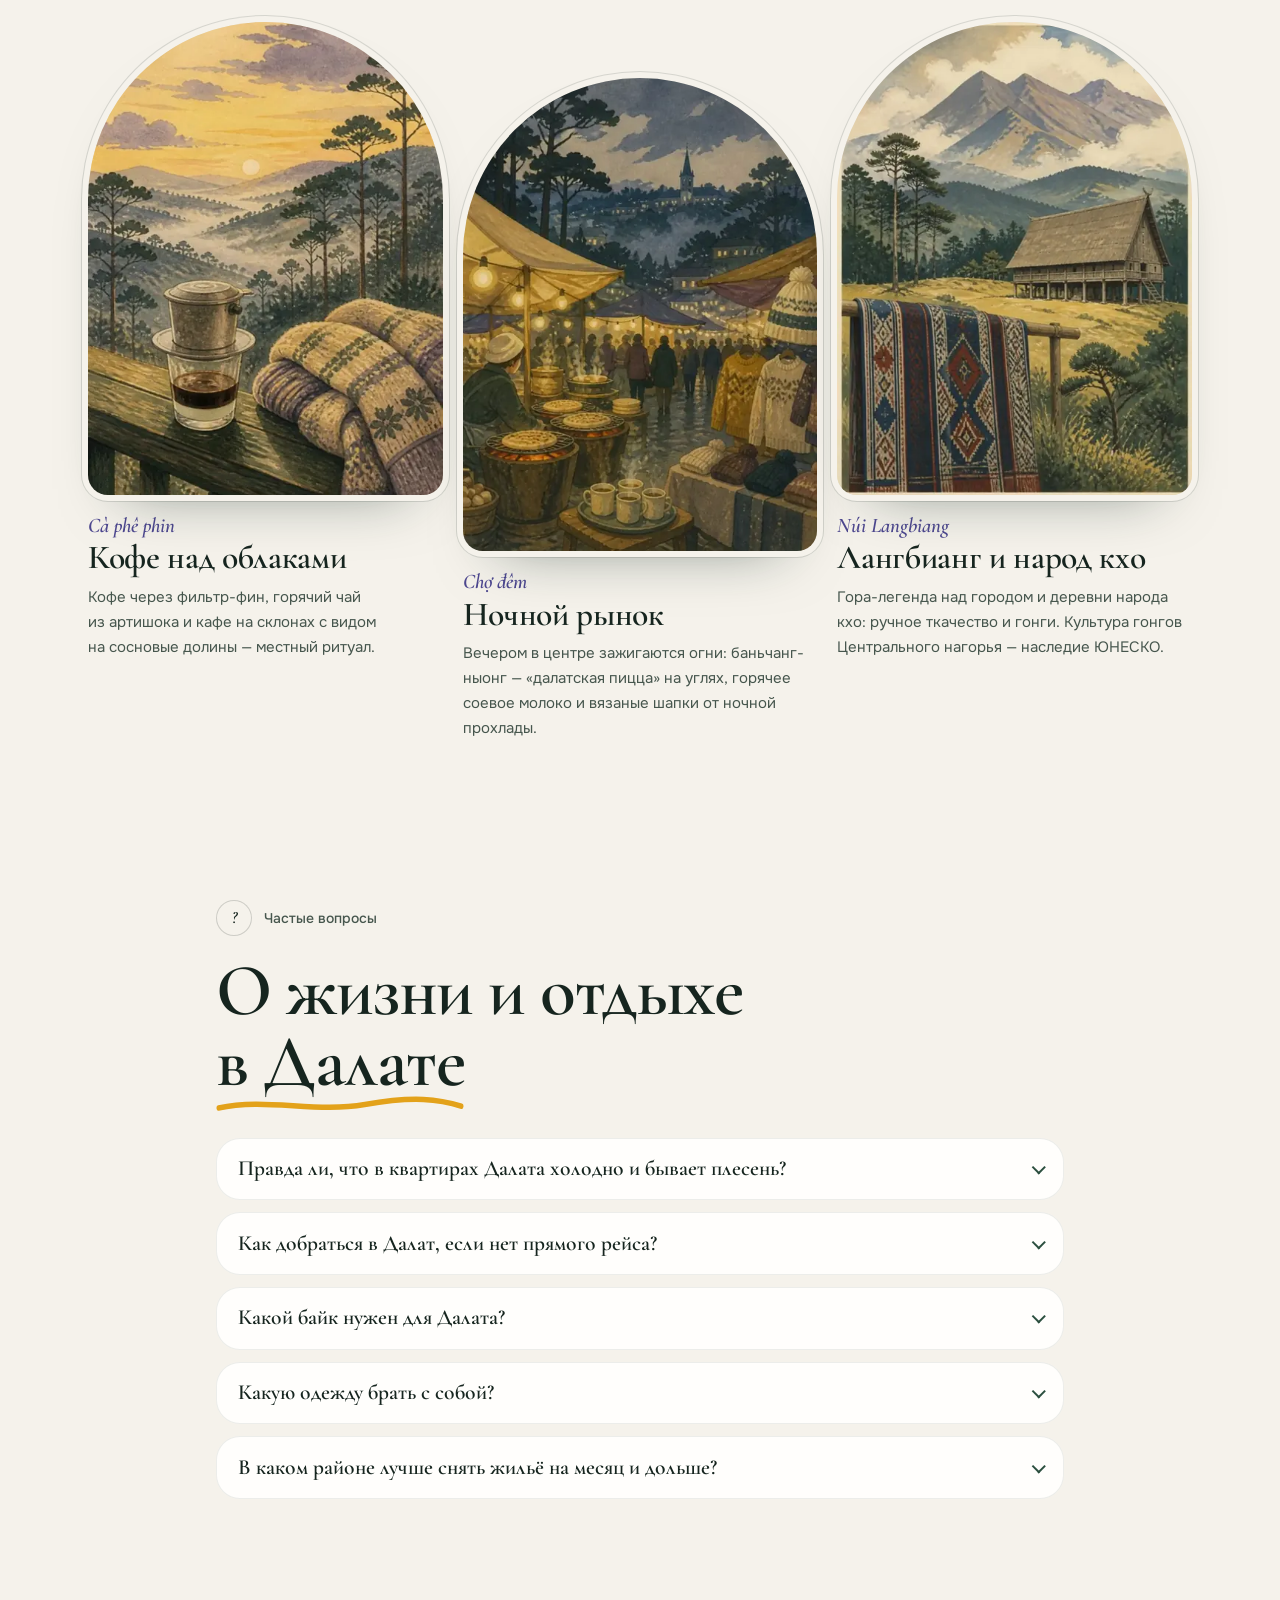
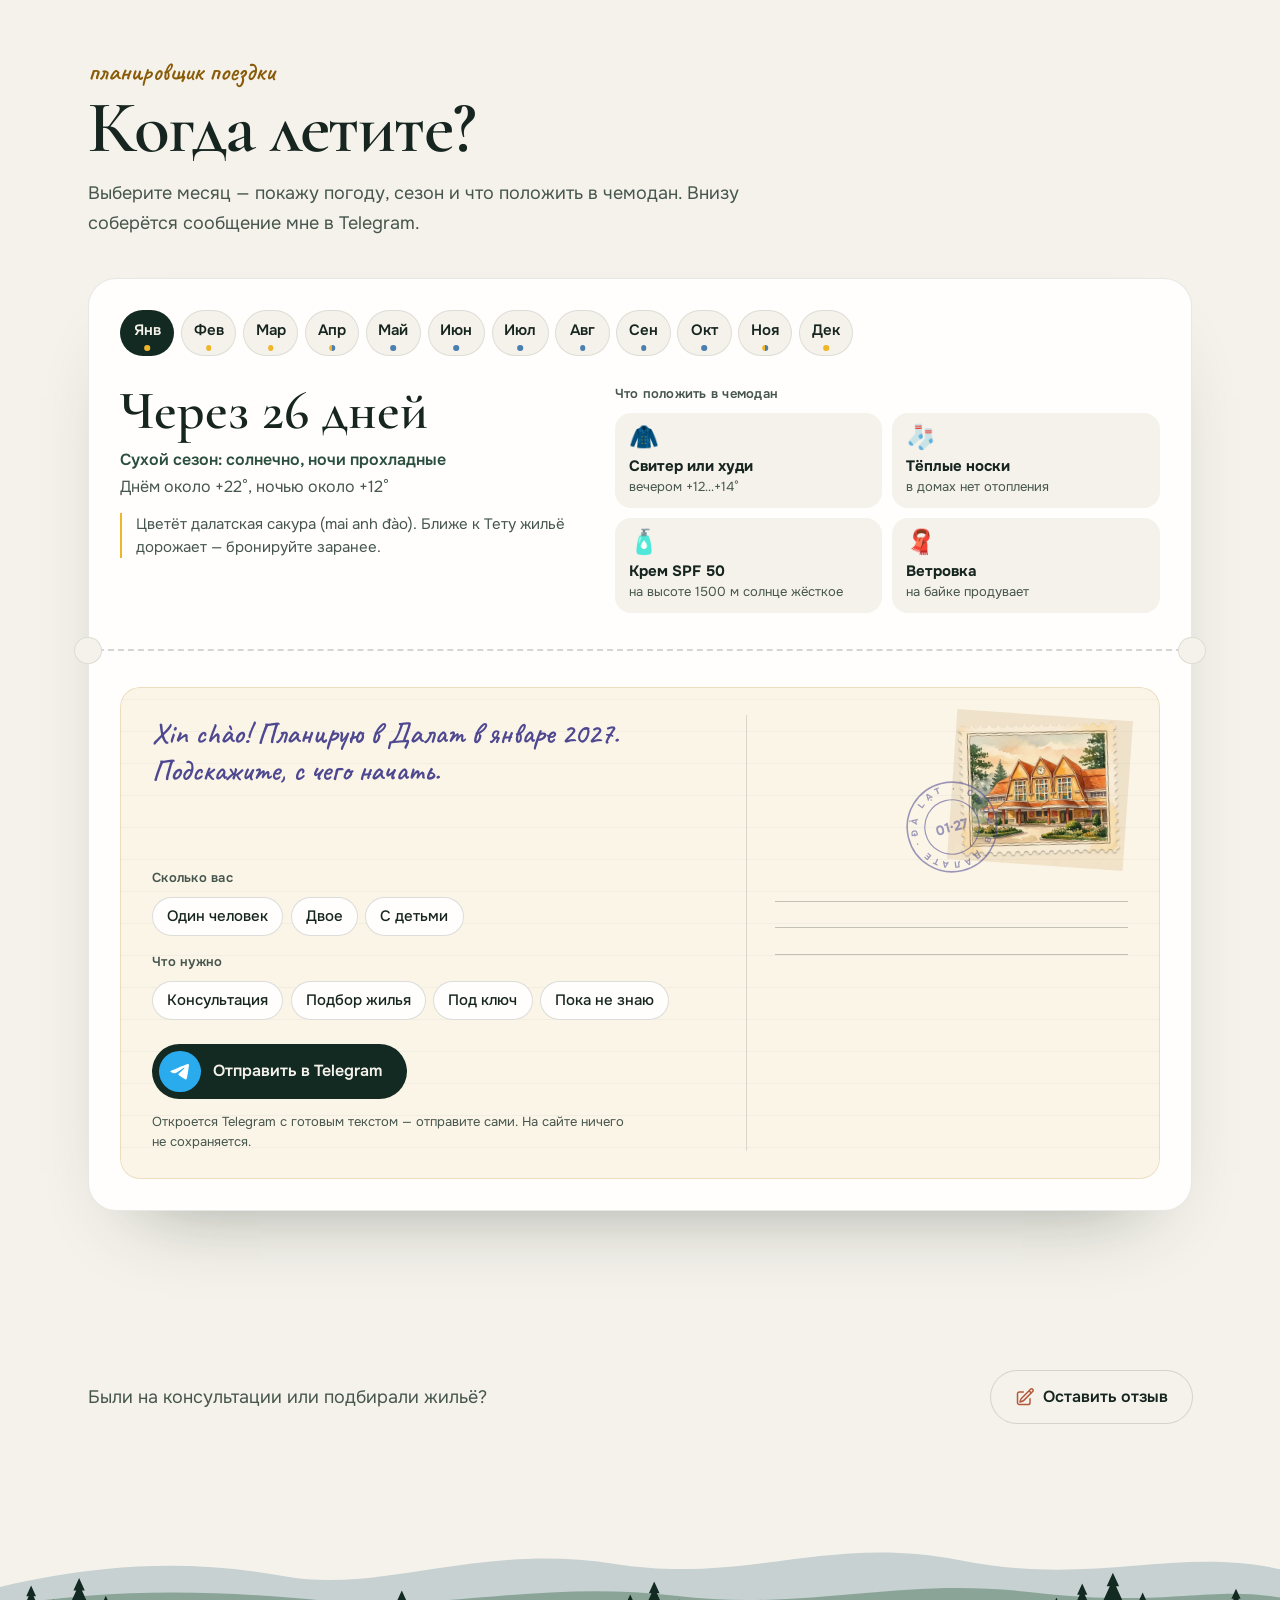
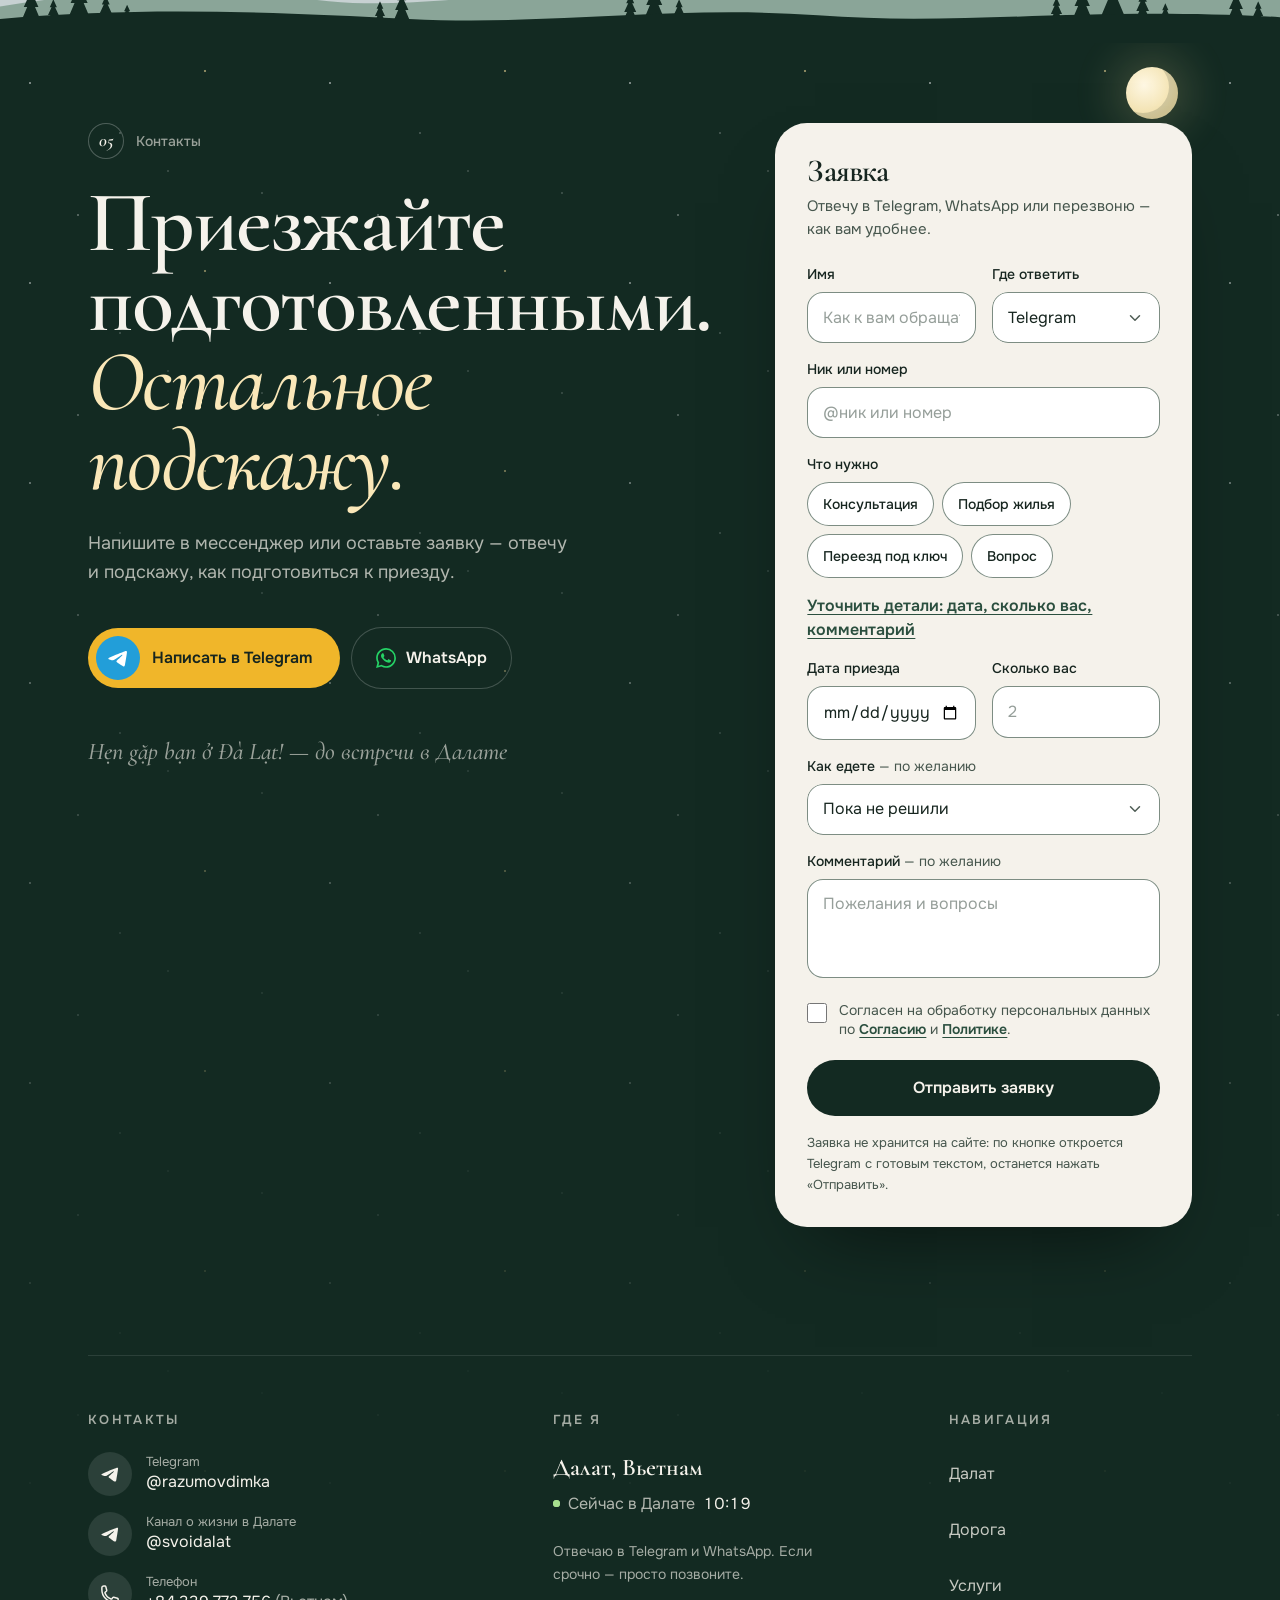
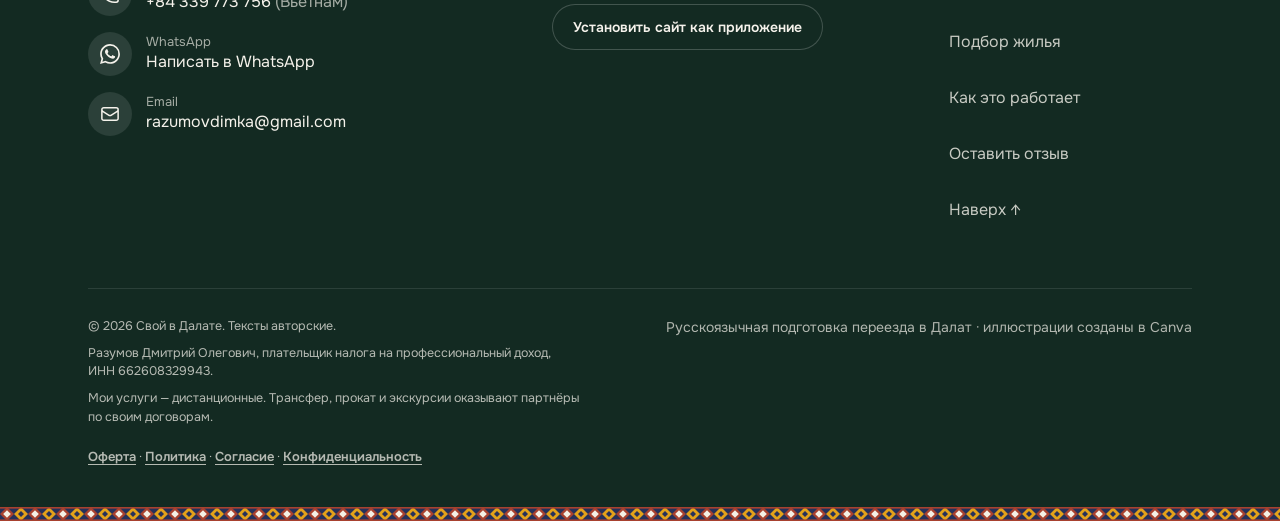
==== commit 1470aa36: "Главные кнопки Telegram (герой, автор, заявка, подвал, плавающая) — подсолнух с тёмным текстом 8,7:1" ====
--- a/index.html
+++ b/index.html
@@ -196,7 +196,7 @@
 
           <div class="rise mt-10 flex flex-col gap-3 sm:flex-row sm:items-center" style="--delay: 240ms">
             <a href="https://t.me/razumovdimka" data-tg="general" target="_blank" rel="noopener noreferrer"
-               class="group inline-flex items-center justify-center gap-3 rounded-full bg-pine-900 py-2 pl-2 pr-7 text-base font-semibold text-paper shadow-[0_18px_40px_-18px_rgba(19,42,34,0.75)] transition duration-300 hover:-translate-y-0.5 hover:bg-pine-700 focus-visible:outline focus-visible:outline-2 focus-visible:outline-offset-4 focus-visible:outline-pine-900">
+               class="cta-glow group inline-flex items-center justify-center gap-3 rounded-full bg-sunflower py-2 pl-2 pr-7 text-base font-semibold text-ink shadow-[0_18px_40px_-18px_rgba(137,91,8,0.65)] transition duration-300 hover:-translate-y-0.5 hover:bg-sunflower-soft focus-visible:outline focus-visible:outline-2 focus-visible:outline-offset-4 focus-visible:outline-pine-900">
               <span class="grid h-11 w-11 place-items-center rounded-full bg-tg text-white transition duration-300 group-hover:rotate-[-12deg]"><svg class="h-5 w-5" aria-hidden="true"><use href="#i-tg"/></svg></span>
               Написать в&nbsp;Telegram
             </a>
@@ -425,7 +425,7 @@
               </details>
             </blockquote>
             <a href="https://t.me/razumovdimka?text=%D0%9F%D1%80%D0%B8%D0%B2%D0%B5%D1%82!%20%D0%A5%D0%BE%D1%87%D1%83%20%D0%B7%D0%B0%D0%B4%D0%B0%D1%82%D1%8C%20%D0%B2%D0%BE%D0%BF%D1%80%D0%BE%D1%81%20%D0%BF%D0%BE%20%D0%94%D0%B0%D0%BB%D0%B0%D1%82%D1%83:" target="_blank" rel="noopener noreferrer"
-               class="group mt-7 inline-flex items-center justify-center gap-3 rounded-full bg-pine-900 py-2 pl-2 pr-7 text-base font-semibold text-paper transition duration-300 hover:-translate-y-0.5 hover:bg-pine-800">
+               class="group mt-7 inline-flex items-center justify-center gap-3 rounded-full bg-sunflower py-2 pl-2 pr-7 text-base font-semibold text-ink transition duration-300 hover:-translate-y-0.5 hover:bg-sunflower-soft">
               <span class="grid h-11 w-11 place-items-center rounded-full bg-tg text-white transition duration-300 group-hover:rotate-[-12deg]"><svg class="h-5 w-5" aria-hidden="true"><use href="#i-tg"/></svg></span>
               Написать Дмитрию в&nbsp;Telegram
             </a>
@@ -829,7 +829,7 @@
 
             <div class="flex flex-col gap-3 pt-1 sm:flex-row">
               <button type="submit" value="tg"
-                      class="group inline-flex items-center justify-center gap-3 rounded-full bg-pine-900 py-2 pl-2 pr-6 font-semibold text-paper transition duration-300 hover:-translate-y-0.5 hover:bg-pine-700">
+                      class="group inline-flex items-center justify-center gap-3 rounded-full bg-sunflower py-2 pl-2 pr-6 font-semibold text-ink transition duration-300 hover:-translate-y-0.5 hover:bg-sunflower-soft">
                 <span class="grid h-10 w-10 place-items-center rounded-full bg-tg text-white"><svg class="h-[18px] w-[18px]" aria-hidden="true"><use href="#i-tg"/></svg></span>
                 Отправить в&nbsp;Telegram
               </button>
@@ -869,7 +869,7 @@
 
         <div class="mt-10 flex flex-col gap-3 sm:flex-row sm:flex-wrap">
           <a href="https://t.me/razumovdimka" data-tg="general" target="_blank" rel="noopener noreferrer"
-             class="group inline-flex items-center justify-center gap-3 rounded-full bg-paper py-2 pl-2 pr-7 text-base font-semibold text-ink transition duration-300 hover:-translate-y-0.5 hover:bg-white">
+             class="group inline-flex items-center justify-center gap-3 rounded-full bg-sunflower py-2 pl-2 pr-7 text-base font-semibold text-ink transition duration-300 hover:-translate-y-0.5 hover:bg-sunflower-soft">
             <span class="grid h-11 w-11 place-items-center rounded-full bg-tg text-white transition duration-300 group-hover:rotate-[-12deg]"><svg class="h-5 w-5" aria-hidden="true"><use href="#i-tg"/></svg></span>
             Написать в&nbsp;Telegram
           </a>
@@ -1051,7 +1051,7 @@
 
   <!-- Плавающая кнопка Telegram: появляется после первого экрана, прячется у футера; на телефоне — с подписью -->
   <a id="fab-telegram" href="https://t.me/razumovdimka" data-tg="general" target="_blank" rel="noopener noreferrer" aria-label="Написать в Telegram"
-     class="fab fixed z-40 rounded-full bg-tg text-white shadow-xl shadow-tg/40">
+     class="fab fixed z-40 rounded-full bg-sunflower text-ink shadow-xl shadow-sunflower-deep/40">
     <svg class="h-6 w-6 shrink-0" aria-hidden="true"><use href="#i-tg"/></svg>
     <span class="fab__label">Написать в&nbsp;Telegram</span>
   </a>
--- a/style.css
+++ b/style.css
@@ -1124,13 +1124,24 @@
   z-index: -1;
   border-radius: inherit;
   background: inherit;
-  animation: pulse 2.4s ease-out infinite;
-}
+  opacity: 0;
+}
+/* Свечение — два мягких импульса, когда кнопка появляется, без вечной пульсации */
+.fab.is-visible::before { animation: pulse 1.8s ease-out 2; }
 
 @keyframes pulse {
   0%   { transform: scale(1);   opacity: 0.55; }
   100% { transform: scale(1.6); opacity: 0; }
 }
+
+/* Главная кнопка в герое: один раз мягко «вспыхивает» светом подсолнуха после загрузки */
+.cta-glow { animation: cta-glow 2.2s ease-out 1.1s 1 both; }
+@keyframes cta-glow {
+  0%   { box-shadow: 0 0 0 0 rgb(240 182 42 / 0.55), 0 18px 40px -18px rgb(137 91 8 / 0.65); }
+  60%  { box-shadow: 0 0 0 14px rgb(240 182 42 / 0), 0 18px 40px -18px rgb(137 91 8 / 0.65); }
+  100% { box-shadow: 0 0 0 0 rgb(240 182 42 / 0), 0 18px 40px -18px rgb(137 91 8 / 0.65); }
+}
+@media (prefers-reduced-motion: reduce) { .cta-glow { animation: none; } }
 
 /* ---------- Уважаем настройку «уменьшить движение» ---------- */
 @media (prefers-reduced-motion: reduce) {
--- a/tw.css
+++ b/tw.css
@@ -1 +1 @@
-*,:after,:before{--tw-border-spacing-x:0;--tw-border-spacing-y:0;--tw-translate-x:0;--tw-translate-y:0;--tw-rotate:0;--tw-skew-x:0;--tw-skew-y:0;--tw-scale-x:1;--tw-scale-y:1;--tw-pan-x: ;--tw-pan-y: ;--tw-pinch-zoom: ;--tw-scroll-snap-strictness:proximity;--tw-gradient-from-position: ;--tw-gradient-via-position: ;--tw-gradient-to-position: ;--tw-ordinal: ;--tw-slashed-zero: ;--tw-numeric-figure: ;--tw-numeric-spacing: ;--tw-numeric-fraction: ;--tw-ring-inset: ;--tw-ring-offset-width:0px;--tw-ring-offset-color:#fff;--tw-ring-color:rgba(59,130,246,.5);--tw-ring-offset-shadow:0 0 #0000;--tw-ring-shadow:0 0 #0000;--tw-shadow:0 0 #0000;--tw-shadow-colored:0 0 #0000;--tw-blur: ;--tw-brightness: ;--tw-contrast: ;--tw-grayscale: ;--tw-hue-rotate: ;--tw-invert: ;--tw-saturate: ;--tw-sepia: ;--tw-drop-shadow: ;--tw-backdrop-blur: ;--tw-backdrop-brightness: ;--tw-backdrop-contrast: ;--tw-backdrop-grayscale: ;--tw-backdrop-hue-rotate: ;--tw-backdrop-invert: ;--tw-backdrop-opacity: ;--tw-backdrop-saturate: ;--tw-backdrop-sepia: ;--tw-contain-size: ;--tw-contain-layout: ;--tw-contain-paint: ;--tw-contain-style: }::backdrop{--tw-border-spacing-x:0;--tw-border-spacing-y:0;--tw-translate-x:0;--tw-translate-y:0;--tw-rotate:0;--tw-skew-x:0;--tw-skew-y:0;--tw-scale-x:1;--tw-scale-y:1;--tw-pan-x: ;--tw-pan-y: ;--tw-pinch-zoom: ;--tw-scroll-snap-strictness:proximity;--tw-gradient-from-position: ;--tw-gradient-via-position: ;--tw-gradient-to-position: ;--tw-ordinal: ;--tw-slashed-zero: ;--tw-numeric-figure: ;--tw-numeric-spacing: ;--tw-numeric-fraction: ;--tw-ring-inset: ;--tw-ring-offset-width:0px;--tw-ring-offset-color:#fff;--tw-ring-color:rgba(59,130,246,.5);--tw-ring-offset-shadow:0 0 #0000;--tw-ring-shadow:0 0 #0000;--tw-shadow:0 0 #0000;--tw-shadow-colored:0 0 #0000;--tw-blur: ;--tw-brightness: ;--tw-contrast: ;--tw-grayscale: ;--tw-hue-rotate: ;--tw-invert: ;--tw-saturate: ;--tw-sepia: ;--tw-drop-shadow: ;--tw-backdrop-blur: ;--tw-backdrop-brightness: ;--tw-backdrop-contrast: ;--tw-backdrop-grayscale: ;--tw-backdrop-hue-rotate: ;--tw-backdrop-invert: ;--tw-backdrop-opacity: ;--tw-backdrop-saturate: ;--tw-backdrop-sepia: ;--tw-contain-size: ;--tw-contain-layout: ;--tw-contain-paint: ;--tw-contain-style: }/*! tailwindcss v3.4.16 | MIT License | https://tailwindcss.com*/*,:after,:before{box-sizing:border-box;border:0 solid #e5e7eb}:after,:before{--tw-content:""}:host,html{line-height:1.5;-webkit-text-size-adjust:100%;-moz-tab-size:4;-o-tab-size:4;tab-size:4;font-family:Onest,Inter,system-ui,sans-serif;font-feature-settings:normal;font-variation-settings:normal;-webkit-tap-highlight-color:transparent}body{margin:0;line-height:inherit}hr{height:0;color:inherit;border-top-width:1px}abbr:where([title]){-webkit-text-decoration:underline dotted;text-decoration:underline dotted}h1,h2,h3,h4,h5,h6{font-size:inherit;font-weight:inherit}a{color:inherit;text-decoration:inherit}b,strong{font-weight:bolder}code,kbd,pre,samp{font-family:ui-monospace,SFMono-Regular,Menlo,Monaco,Consolas,Liberation Mono,Courier New,monospace;font-feature-settings:normal;font-variation-settings:normal;font-size:1em}small{font-size:80%}sub,sup{font-size:75%;line-height:0;position:relative;vertical-align:baseline}sub{bottom:-.25em}sup{top:-.5em}table{text-indent:0;border-color:inherit;border-collapse:collapse}button,input,optgroup,select,textarea{font-family:inherit;font-feature-settings:inherit;font-variation-settings:inherit;font-size:100%;font-weight:inherit;line-height:inherit;letter-spacing:inherit;color:inherit;margin:0;padding:0}button,select{text-transform:none}button,input:where([type=button]),input:where([type=reset]),input:where([type=submit]){-webkit-appearance:button;background-color:transparent;background-image:none}:-moz-focusring{outline:auto}:-moz-ui-invalid{box-shadow:none}progress{vertical-align:baseline}::-webkit-inner-spin-button,::-webkit-outer-spin-button{height:auto}[type=search]{-webkit-appearance:textfield;outline-offset:-2px}::-webkit-search-decoration{-webkit-appearance:none}::-webkit-file-upload-button{-webkit-appearance:button;font:inherit}summary{display:list-item}blockquote,dd,dl,figure,h1,h2,h3,h4,h5,h6,hr,p,pre{margin:0}fieldset{margin:0}fieldset,legend{padding:0}menu,ol,ul{list-style:none;margin:0;padding:0}dialog{padding:0}textarea{resize:vertical}input::-moz-placeholder,textarea::-moz-placeholder{opacity:1;color:#9ca3af}input::placeholder,textarea::placeholder{opacity:1;color:#9ca3af}[role=button],button{cursor:pointer}:disabled{cursor:default}audio,canvas,embed,iframe,img,object,svg,video{display:block;vertical-align:middle}img,video{max-width:100%;height:auto}[hidden]:where(:not([hidden=until-found])){display:none}.sr-only{position:absolute;width:1px;height:1px;padding:0;margin:-1px;overflow:hidden;clip:rect(0,0,0,0);white-space:nowrap;border-width:0}.visible{visibility:visible}.fixed{position:fixed}.absolute{position:absolute}.relative{position:relative}.inset-x-0{left:0;right:0}.-bottom-10{bottom:-2.5rem}.-left-3{left:-.75rem}.-left-4{left:-1rem}.-right-3{right:-.75rem}.top-0{top:0}.top-20{top:5rem}.top-6{top:1.5rem}.z-10{z-index:10}.z-40{z-index:40}.z-50{z-index:50}.mx-auto{margin-left:auto;margin-right:auto}.mb-2{margin-bottom:.5rem}.mb-6{margin-bottom:1.5rem}.mb-8{margin-bottom:2rem}.mt-0\.5{margin-top:.125rem}.mt-1{margin-top:.25rem}.mt-10{margin-top:2.5rem}.mt-12{margin-top:3rem}.mt-14{margin-top:3.5rem}.mt-2{margin-top:.5rem}.mt-2\.5{margin-top:.625rem}.mt-20{margin-top:5rem}.mt-4{margin-top:1rem}.mt-5{margin-top:1.25rem}.mt-6{margin-top:1.5rem}.mt-7{margin-top:1.75rem}.mt-8{margin-top:2rem}.block{display:block}.flex{display:flex}.inline-flex{display:inline-flex}.table{display:table}.grid{display:grid}.hidden{display:none}.h-10{height:2.5rem}.h-11{height:2.75rem}.h-14{height:3.5rem}.h-28{height:7rem}.h-3{height:.75rem}.h-4{height:1rem}.h-5{height:1.25rem}.h-6{height:1.5rem}.h-8{height:2rem}.h-\[18px\]{height:18px}.h-full{height:100%}.w-10{width:2.5rem}.w-11{width:2.75rem}.w-28{width:7rem}.w-3{width:.75rem}.w-4{width:1rem}.w-5{width:1.25rem}.w-6{width:1.5rem}.w-8{width:2rem}.w-\[15\.5rem\]{width:15.5rem}.w-\[17\.5rem\]{width:17.5rem}.w-\[18px\]{width:18px}.w-full{width:100%}.max-w-2xl{max-width:42rem}.max-w-3xl{max-width:48rem}.max-w-4xl{max-width:56rem}.max-w-6xl{max-width:72rem}.max-w-\[26rem\]{max-width:26rem}.max-w-md{max-width:28rem}.max-w-sm{max-width:24rem}.max-w-xl{max-width:36rem}.max-w-xs{max-width:20rem}.flex-none{flex:none}.shrink-0{flex-shrink:0}.-rotate-2{--tw-rotate:-2deg}.-rotate-2,.rotate-180{transform:translate(var(--tw-translate-x),var(--tw-translate-y)) rotate(var(--tw-rotate)) skewX(var(--tw-skew-x)) skewY(var(--tw-skew-y)) scaleX(var(--tw-scale-x)) scaleY(var(--tw-scale-y))}.rotate-180{--tw-rotate:180deg}.rotate-90{--tw-rotate:90deg;transform:translate(var(--tw-translate-x),var(--tw-translate-y)) rotate(var(--tw-rotate)) skewX(var(--tw-skew-x)) skewY(var(--tw-skew-y)) scaleX(var(--tw-scale-x)) scaleY(var(--tw-scale-y))}.resize-none{resize:none}.grid-cols-2{grid-template-columns:repeat(2,minmax(0,1fr))}.flex-col{flex-direction:column}.flex-wrap{flex-wrap:wrap}.place-items-center{place-items:center}.items-start{align-items:flex-start}.items-center{align-items:center}.justify-center{justify-content:center}.justify-between{justify-content:space-between}.gap-1{gap:.25rem}.gap-1\.5{gap:.375rem}.gap-10{gap:2.5rem}.gap-12{gap:3rem}.gap-14{gap:3.5rem}.gap-16{gap:4rem}.gap-2{gap:.5rem}.gap-2\.5{gap:.625rem}.gap-3{gap:.75rem}.gap-3\.5{gap:.875rem}.gap-4{gap:1rem}.gap-5{gap:1.25rem}.gap-6{gap:1.5rem}.gap-8{gap:2rem}.gap-x-3{-moz-column-gap:.75rem;column-gap:.75rem}.gap-x-5{-moz-column-gap:1.25rem;column-gap:1.25rem}.gap-x-6{-moz-column-gap:1.5rem;column-gap:1.5rem}.gap-y-10{row-gap:2.5rem}.gap-y-2{row-gap:.5rem}.gap-y-3{row-gap:.75rem}.space-y-3>:not([hidden])~:not([hidden]){--tw-space-y-reverse:0;margin-top:calc(.75rem*(1 - var(--tw-space-y-reverse)));margin-bottom:calc(.75rem*var(--tw-space-y-reverse))}.space-y-4>:not([hidden])~:not([hidden]){--tw-space-y-reverse:0;margin-top:calc(1rem*(1 - var(--tw-space-y-reverse)));margin-bottom:calc(1rem*var(--tw-space-y-reverse))}.self-start{align-self:flex-start}.overflow-hidden{overflow:hidden}.whitespace-nowrap{white-space:nowrap}.rounded{border-radius:.25rem}.rounded-2xl{border-radius:1rem}.rounded-\[1\.25rem\]{border-radius:1.25rem}.rounded-\[1\.75rem\]{border-radius:1.75rem}.rounded-\[2rem\]{border-radius:2rem}.rounded-full{border-radius:9999px}.rounded-tr-md{border-top-right-radius:.375rem}.border-t{border-top-width:1px}.border-white\/10{border-color:hsla(0,0%,100%,.1)}.bg-blossom-soft{--tw-bg-opacity:1;background-color:rgb(246 220 227/var(--tw-bg-opacity,1))}.bg-clay\/10{background-color:rgba(181,88,58,.1)}.bg-hydrangea\/15{background-color:rgba(111,106,174,.15)}.bg-ink\/5{background-color:rgba(22,37,31,.05)}.bg-paper{--tw-bg-opacity:1;background-color:rgb(245 242 235/var(--tw-bg-opacity,1))}.bg-paper-deep\/70{background-color:hsla(45,27%,88%,.7)}.bg-paper\/60{background-color:hsla(42,33%,94%,.6)}.bg-paper\/95{background-color:hsla(42,33%,94%,.95)}.bg-pine-50{--tw-bg-opacity:1;background-color:rgb(239 244 239/var(--tw-bg-opacity,1))}.bg-pine-500\/10{background-color:rgba(78,122,97,.1)}.bg-pine-500\/15{background-color:rgba(78,122,97,.15)}.bg-pine-800{--tw-bg-opacity:1;background-color:rgb(30 59 48/var(--tw-bg-opacity,1))}.bg-pine-900{--tw-bg-opacity:1;background-color:rgb(19 42 34/var(--tw-bg-opacity,1))}.bg-sunflower{--tw-bg-opacity:1;background-color:rgb(240 182 42/var(--tw-bg-opacity,1))}.bg-sunflower-soft{--tw-bg-opacity:1;background-color:rgb(250 231 184/var(--tw-bg-opacity,1))}.bg-sunflower-soft\/70{background-color:hsla(43,87%,85%,.7)}.bg-tg{--tw-bg-opacity:1;background-color:rgb(34 158 217/var(--tw-bg-opacity,1))}.bg-white{--tw-bg-opacity:1;background-color:rgb(255 255 255/var(--tw-bg-opacity,1))}.bg-white\/10{background-color:hsla(0,0%,100%,.1)}.p-2{padding:.5rem}.p-3\.5{padding:.875rem}.p-6{padding:1.5rem}.p-7{padding:1.75rem}.px-2{padding-left:.5rem;padding-right:.5rem}.px-3{padding-left:.75rem;padding-right:.75rem}.px-3\.5{padding-left:.875rem;padding-right:.875rem}.px-4{padding-left:1rem;padding-right:1rem}.px-5{padding-left:1.25rem;padding-right:1.25rem}.px-6{padding-left:1.5rem;padding-right:1.5rem}.px-7{padding-left:1.75rem;padding-right:1.75rem}.py-1\.5{padding-top:.375rem;padding-bottom:.375rem}.py-12{padding-top:3rem;padding-bottom:3rem}.py-14{padding-top:3.5rem;padding-bottom:3.5rem}.py-2{padding-top:.5rem;padding-bottom:.5rem}.py-24{padding-top:6rem;padding-bottom:6rem}.py-3{padding-top:.75rem;padding-bottom:.75rem}.py-3\.5{padding-top:.875rem;padding-bottom:.875rem}.py-4{padding-top:1rem;padding-bottom:1rem}.py-6{padding-top:1.5rem;padding-bottom:1.5rem}.py-7{padding-top:1.75rem;padding-bottom:1.75rem}.pb-10{padding-bottom:2.5rem}.pb-24{padding-bottom:6rem}.pb-36{padding-bottom:9rem}.pb-4{padding-bottom:1rem}.pl-1\.5{padding-left:.375rem}.pl-2{padding-left:.5rem}.pr-3{padding-right:.75rem}.pr-5{padding-right:1.25rem}.pr-6{padding-right:1.5rem}.pr-7{padding-right:1.75rem}.pt-1{padding-top:.25rem}.pt-16{padding-top:4rem}.pt-28{padding-top:7rem}.pt-3{padding-top:.75rem}.pt-7{padding-top:1.75rem}.font-hand{font-family:Caveat,cursive}.font-sans{font-family:Onest,Inter,system-ui,sans-serif}.font-serif{font-family:Cormorant Garamond,Georgia,serif}.text-2xl{font-size:1.5rem;line-height:2rem}.text-3xl{font-size:1.875rem;line-height:2.25rem}.text-\[1\.3rem\]{font-size:1.3rem}.text-\[1\.6rem\]{font-size:1.6rem}.text-\[1\.7rem\]{font-size:1.7rem}.text-\[10px\]{font-size:10px}.text-\[11px\]{font-size:11px}.text-\[13px\]{font-size:13px}.text-\[14px\]{font-size:14px}.text-\[15px\]{font-size:15px}.text-\[2rem\]{font-size:2rem}.text-\[clamp\(2\.2rem\2c 4vw\2c 3rem\)\]{font-size:clamp(2.2rem,4vw,3rem)}.text-\[clamp\(3\.3rem\2c 8\.6vw\2c 6\.8rem\)\]{font-size:clamp(3.3rem,8.6vw,6.8rem)}.text-\[clamp\(3rem\2c 7vw\2c 5\.4rem\)\]{font-size:clamp(3rem,7vw,5.4rem)}.text-base{font-size:1rem;line-height:1.5rem}.text-lg{font-size:1.125rem;line-height:1.75rem}.text-sm{font-size:.875rem;line-height:1.25rem}.text-xs{font-size:.75rem;line-height:1rem}.font-bold{font-weight:700}.font-medium{font-weight:500}.font-normal{font-weight:400}.font-semibold{font-weight:600}.uppercase{text-transform:uppercase}.italic{font-style:italic}.tabular-nums{--tw-numeric-spacing:tabular-nums;font-variant-numeric:var(--tw-ordinal) var(--tw-slashed-zero) var(--tw-numeric-figure) var(--tw-numeric-spacing) var(--tw-numeric-fraction)}.leading-\[0\.88\]{line-height:.88}.leading-\[0\.92\]{line-height:.92}.leading-\[1\],.leading-none{line-height:1}.leading-relaxed{line-height:1.625}.leading-snug{line-height:1.375}.leading-tight{line-height:1.25}.tracking-\[-0\.01em\]{letter-spacing:-.01em}.tracking-\[-0\.025em\]{letter-spacing:-.025em}.tracking-\[-0\.02em\]{letter-spacing:-.02em}.tracking-\[0\.18em\]{letter-spacing:.18em}.tracking-tight{letter-spacing:-.025em}.text-\[\#25D366\]{--tw-text-opacity:1;color:rgb(37 211 102/var(--tw-text-opacity,1))}.text-blossom-deep{--tw-text-opacity:1;color:rgb(180 86 111/var(--tw-text-opacity,1))}.text-clay{--tw-text-opacity:1;color:rgb(181 88 58/var(--tw-text-opacity,1))}.text-hydrangea-deep{--tw-text-opacity:1;color:rgb(78 72 144/var(--tw-text-opacity,1))}.text-ink{--tw-text-opacity:1;color:rgb(22 37 31/var(--tw-text-opacity,1))}.text-ink-soft{--tw-text-opacity:1;color:rgb(70 86 77/var(--tw-text-opacity,1))}.text-paper{--tw-text-opacity:1;color:rgb(245 242 235/var(--tw-text-opacity,1))}.text-paper\/60{color:hsla(42,33%,94%,.6)}.text-paper\/65{color:hsla(42,33%,94%,.65)}.text-paper\/70{color:hsla(42,33%,94%,.7)}.text-paper\/75{color:hsla(42,33%,94%,.75)}.text-paper\/80{color:hsla(42,33%,94%,.8)}.text-paper\/85{color:hsla(42,33%,94%,.85)}.text-pine-500{--tw-text-opacity:1;color:rgb(78 122 97/var(--tw-text-opacity,1))}.text-pine-600{--tw-text-opacity:1;color:rgb(59 101 80/var(--tw-text-opacity,1))}.text-pine-700{--tw-text-opacity:1;color:rgb(43 79 63/var(--tw-text-opacity,1))}.text-sunflower-deep{--tw-text-opacity:1;color:rgb(137 91 8/var(--tw-text-opacity,1))}.text-sunflower-soft{--tw-text-opacity:1;color:rgb(250 231 184/var(--tw-text-opacity,1))}.text-white{--tw-text-opacity:1;color:rgb(255 255 255/var(--tw-text-opacity,1))}.underline{text-decoration-line:underline}.decoration-pine-700\/30{text-decoration-color:rgba(43,79,63,.3)}.underline-offset-4{text-underline-offset:4px}.antialiased{-webkit-font-smoothing:antialiased;-moz-osx-font-smoothing:grayscale}.accent-\[\#1e3b30\]{accent-color:#1e3b30}.shadow-2xl{--tw-shadow:0 25px 50px -12px rgba(0,0,0,.25);--tw-shadow-colored:0 25px 50px -12px var(--tw-shadow-color)}.shadow-2xl,.shadow-\[0_18px_40px_-18px_rgba\(19\2c 42\2c 34\2c 0\.75\)\]{box-shadow:var(--tw-ring-offset-shadow,0 0 #0000),var(--tw-ring-shadow,0 0 #0000),var(--tw-shadow)}.shadow-\[0_18px_40px_-18px_rgba\(19\2c 42\2c 34\2c 0\.75\)\]{--tw-shadow:0 18px 40px -18px rgba(19,42,34,.75);--tw-shadow-colored:0 18px 40px -18px var(--tw-shadow-color)}.shadow-\[0_24px_50px_-20px_rgba\(19\2c 42\2c 34\2c 0\.45\)\]{--tw-shadow:0 24px 50px -20px rgba(19,42,34,.45);--tw-shadow-colored:0 24px 50px -20px var(--tw-shadow-color);box-shadow:var(--tw-ring-offset-shadow,0 0 #0000),var(--tw-ring-shadow,0 0 #0000),var(--tw-shadow)}.shadow-\[0_40px_80px_-40px_rgba\(0\2c 0\2c 0\2c 0\.6\)\]{--tw-shadow:0 40px 80px -40px rgba(0,0,0,.6);--tw-shadow-colored:0 40px 80px -40px var(--tw-shadow-color)}.shadow-\[0_40px_80px_-40px_rgba\(0\2c 0\2c 0\2c 0\.6\)\],.shadow-xl{box-shadow:var(--tw-ring-offset-shadow,0 0 #0000),var(--tw-ring-shadow,0 0 #0000),var(--tw-shadow)}.shadow-xl{--tw-shadow:0 20px 25px -5px rgba(0,0,0,.1),0 8px 10px -6px rgba(0,0,0,.1);--tw-shadow-colored:0 20px 25px -5px var(--tw-shadow-color),0 8px 10px -6px var(--tw-shadow-color)}.shadow-ink\/10{--tw-shadow-color:rgba(22,37,31,.1);--tw-shadow:var(--tw-shadow-colored)}.shadow-tg\/40{--tw-shadow-color:rgba(34,158,217,.4);--tw-shadow:var(--tw-shadow-colored)}.ring-1{--tw-ring-offset-shadow:var(--tw-ring-inset) 0 0 0 var(--tw-ring-offset-width) var(--tw-ring-offset-color);--tw-ring-shadow:var(--tw-ring-inset) 0 0 0 calc(1px + var(--tw-ring-offset-width)) var(--tw-ring-color);box-shadow:var(--tw-ring-offset-shadow),var(--tw-ring-shadow),var(--tw-shadow,0 0 #0000)}.ring-ink\/15{--tw-ring-color:rgba(22,37,31,.15)}.ring-ink\/5{--tw-ring-color:rgba(22,37,31,.05)}.ring-ink\/\[0\.06\]{--tw-ring-color:rgba(22,37,31,.06)}.ring-white\/20{--tw-ring-color:hsla(0,0%,100%,.2)}.filter{filter:var(--tw-blur) var(--tw-brightness) var(--tw-contrast) var(--tw-grayscale) var(--tw-hue-rotate) var(--tw-invert) var(--tw-saturate) var(--tw-sepia) var(--tw-drop-shadow)}.backdrop-blur{--tw-backdrop-blur:blur(8px)}.backdrop-blur,.backdrop-blur-xl{-webkit-backdrop-filter:var(--tw-backdrop-blur) var(--tw-backdrop-brightness) var(--tw-backdrop-contrast) var(--tw-backdrop-grayscale) var(--tw-backdrop-hue-rotate) var(--tw-backdrop-invert) var(--tw-backdrop-opacity) var(--tw-backdrop-saturate) var(--tw-backdrop-sepia);backdrop-filter:var(--tw-backdrop-blur) var(--tw-backdrop-brightness) var(--tw-backdrop-contrast) var(--tw-backdrop-grayscale) var(--tw-backdrop-hue-rotate) var(--tw-backdrop-invert) var(--tw-backdrop-opacity) var(--tw-backdrop-saturate) var(--tw-backdrop-sepia)}.backdrop-blur-xl{--tw-backdrop-blur:blur(24px)}.transition{transition-property:color,background-color,border-color,text-decoration-color,fill,stroke,opacity,box-shadow,transform,filter,-webkit-backdrop-filter;transition-property:color,background-color,border-color,text-decoration-color,fill,stroke,opacity,box-shadow,transform,filter,backdrop-filter;transition-property:color,background-color,border-color,text-decoration-color,fill,stroke,opacity,box-shadow,transform,filter,backdrop-filter,-webkit-backdrop-filter;transition-timing-function:cubic-bezier(.4,0,.2,1);transition-duration:.15s}.duration-300{transition-duration:.3s}.selection\:bg-sunflower\/30 ::-moz-selection{background-color:rgba(240,182,42,.3)}.selection\:bg-sunflower\/30 ::selection{background-color:rgba(240,182,42,.3)}.selection\:bg-sunflower\/30::-moz-selection{background-color:rgba(240,182,42,.3)}.selection\:bg-sunflower\/30::selection{background-color:rgba(240,182,42,.3)}@media (hover:hover) and (pointer:fine){.hover\:-translate-y-0\.5:hover{--tw-translate-y:-0.125rem;transform:translate(var(--tw-translate-x),var(--tw-translate-y)) rotate(var(--tw-rotate)) skewX(var(--tw-skew-x)) skewY(var(--tw-skew-y)) scaleX(var(--tw-scale-x)) scaleY(var(--tw-scale-y))}.hover\:bg-ink\/5:hover{background-color:rgba(22,37,31,.05)}.hover\:bg-paper:hover{--tw-bg-opacity:1;background-color:rgb(245 242 235/var(--tw-bg-opacity,1))}.hover\:bg-pine-700:hover{--tw-bg-opacity:1;background-color:rgb(43 79 63/var(--tw-bg-opacity,1))}.hover\:bg-pine-800:hover{--tw-bg-opacity:1;background-color:rgb(30 59 48/var(--tw-bg-opacity,1))}.hover\:bg-sunflower-soft:hover{--tw-bg-opacity:1;background-color:rgb(250 231 184/var(--tw-bg-opacity,1))}.hover\:bg-white:hover{--tw-bg-opacity:1;background-color:rgb(255 255 255/var(--tw-bg-opacity,1))}.hover\:bg-white\/10:hover{background-color:hsla(0,0%,100%,.1)}.hover\:text-ink:hover{--tw-text-opacity:1;color:rgb(22 37 31/var(--tw-text-opacity,1))}.hover\:text-pine-900:hover{--tw-text-opacity:1;color:rgb(19 42 34/var(--tw-text-opacity,1))}.hover\:text-white:hover{--tw-text-opacity:1;color:rgb(255 255 255/var(--tw-text-opacity,1))}.hover\:decoration-pine-700:hover{text-decoration-color:#2b4f3f}.hover\:ring-ink\/25:hover{--tw-ring-color:rgba(22,37,31,.25)}}.focus-visible\:outline:focus-visible{outline-style:solid}.focus-visible\:outline-2:focus-visible{outline-width:2px}.focus-visible\:outline-offset-4:focus-visible{outline-offset:4px}.focus-visible\:outline-pine-900:focus-visible{outline-color:#132a22}.disabled\:pointer-events-none:disabled{pointer-events:none}.disabled\:opacity-60:disabled{opacity:.6}@media (hover:hover) and (pointer:fine){.group\/link:hover .group-hover\/link\:translate-x-1{--tw-translate-x:0.25rem}.group:hover .group-hover\:translate-y-0\.5,.group\/link:hover .group-hover\/link\:translate-x-1{transform:translate(var(--tw-translate-x),var(--tw-translate-y)) rotate(var(--tw-rotate)) skewX(var(--tw-skew-x)) skewY(var(--tw-skew-y)) scaleX(var(--tw-scale-x)) scaleY(var(--tw-scale-y))}.group:hover .group-hover\:translate-y-0\.5{--tw-translate-y:0.125rem}.group:hover .group-hover\:rotate-\[-12deg\]{--tw-rotate:-12deg;transform:translate(var(--tw-translate-x),var(--tw-translate-y)) rotate(var(--tw-rotate)) skewX(var(--tw-skew-x)) skewY(var(--tw-skew-y)) scaleX(var(--tw-scale-x)) scaleY(var(--tw-scale-y))}.group:hover .group-hover\:bg-\[\#25D366\]{--tw-bg-opacity:1;background-color:rgb(37 211 102/var(--tw-bg-opacity,1))}.group:hover .group-hover\:bg-clay{--tw-bg-opacity:1;background-color:rgb(181 88 58/var(--tw-bg-opacity,1))}.group:hover .group-hover\:bg-pine-500{--tw-bg-opacity:1;background-color:rgb(78 122 97/var(--tw-bg-opacity,1))}.group:hover .group-hover\:bg-sunflower-soft{--tw-bg-opacity:1;background-color:rgb(250 231 184/var(--tw-bg-opacity,1))}.group:hover .group-hover\:bg-tg{--tw-bg-opacity:1;background-color:rgb(34 158 217/var(--tw-bg-opacity,1))}}@media (min-width:640px){.sm\:-left-10{left:-2.5rem}.sm\:-right-8{right:-2rem}.sm\:block{display:block}.sm\:inline-flex{display:inline-flex}.sm\:h-11{height:2.75rem}.sm\:h-16{height:4rem}.sm\:h-32{height:8rem}.sm\:w-11{width:2.75rem}.sm\:w-32{width:8rem}.sm\:grid-cols-2{grid-template-columns:repeat(2,minmax(0,1fr))}.sm\:flex-row{flex-direction:row}.sm\:flex-wrap{flex-wrap:wrap}.sm\:items-start{align-items:flex-start}.sm\:items-center{align-items:center}.sm\:justify-between{justify-content:space-between}.sm\:self-auto{align-self:auto}.sm\:p-10{padding:2.5rem}.sm\:p-8{padding:2rem}.sm\:px-5{padding-left:1.25rem;padding-right:1.25rem}.sm\:px-6{padding-left:1.5rem;padding-right:1.5rem}.sm\:py-32{padding-top:8rem;padding-bottom:8rem}.sm\:pb-12{padding-bottom:3rem}.sm\:pb-32{padding-bottom:8rem}.sm\:pb-8{padding-bottom:2rem}.sm\:pt-20{padding-top:5rem}.sm\:pt-36{padding-top:9rem}.sm\:pt-4{padding-top:1rem}.sm\:text-right{text-align:right}.sm\:text-4xl{font-size:2.25rem;line-height:2.5rem}.sm\:text-\[2rem\]{font-size:2rem}.sm\:text-xl{font-size:1.25rem;line-height:1.75rem}.sm\:leading-relaxed{line-height:1.625}}@media (min-width:768px){.md\:grid-cols-\[1\.2fr_1fr_0\.7fr\]{grid-template-columns:1.2fr 1fr .7fr}}@media (min-width:1024px){.lg\:col-span-5{grid-column:span 5/span 5}.lg\:col-span-7{grid-column:span 7/span 7}.lg\:max-w-none{max-width:none}.lg\:grid-cols-12{grid-template-columns:repeat(12,minmax(0,1fr))}.lg\:grid-cols-3{grid-template-columns:repeat(3,minmax(0,1fr))}.lg\:grid-cols-\[0\.85fr_1\.15fr\]{grid-template-columns:.85fr 1.15fr}.lg\:grid-cols-\[1fr_1\.05fr\]{grid-template-columns:1fr 1.05fr}.lg\:flex-row{flex-direction:row}.lg\:items-start{align-items:flex-start}.lg\:items-end{align-items:flex-end}.lg\:justify-between{justify-content:space-between}.lg\:gap-10{gap:2.5rem}.lg\:gap-14{gap:3.5rem}.lg\:gap-16{gap:4rem}.lg\:p-12{padding:3rem}.lg\:pb-44{padding-bottom:11rem}.lg\:pt-40{padding-top:10rem}}@media (min-width:1280px){.xl\:flex{display:flex}.xl\:hidden{display:none}}+*,:after,:before{--tw-border-spacing-x:0;--tw-border-spacing-y:0;--tw-translate-x:0;--tw-translate-y:0;--tw-rotate:0;--tw-skew-x:0;--tw-skew-y:0;--tw-scale-x:1;--tw-scale-y:1;--tw-pan-x: ;--tw-pan-y: ;--tw-pinch-zoom: ;--tw-scroll-snap-strictness:proximity;--tw-gradient-from-position: ;--tw-gradient-via-position: ;--tw-gradient-to-position: ;--tw-ordinal: ;--tw-slashed-zero: ;--tw-numeric-figure: ;--tw-numeric-spacing: ;--tw-numeric-fraction: ;--tw-ring-inset: ;--tw-ring-offset-width:0px;--tw-ring-offset-color:#fff;--tw-ring-color:rgba(59,130,246,.5);--tw-ring-offset-shadow:0 0 #0000;--tw-ring-shadow:0 0 #0000;--tw-shadow:0 0 #0000;--tw-shadow-colored:0 0 #0000;--tw-blur: ;--tw-brightness: ;--tw-contrast: ;--tw-grayscale: ;--tw-hue-rotate: ;--tw-invert: ;--tw-saturate: ;--tw-sepia: ;--tw-drop-shadow: ;--tw-backdrop-blur: ;--tw-backdrop-brightness: ;--tw-backdrop-contrast: ;--tw-backdrop-grayscale: ;--tw-backdrop-hue-rotate: ;--tw-backdrop-invert: ;--tw-backdrop-opacity: ;--tw-backdrop-saturate: ;--tw-backdrop-sepia: ;--tw-contain-size: ;--tw-contain-layout: ;--tw-contain-paint: ;--tw-contain-style: }::backdrop{--tw-border-spacing-x:0;--tw-border-spacing-y:0;--tw-translate-x:0;--tw-translate-y:0;--tw-rotate:0;--tw-skew-x:0;--tw-skew-y:0;--tw-scale-x:1;--tw-scale-y:1;--tw-pan-x: ;--tw-pan-y: ;--tw-pinch-zoom: ;--tw-scroll-snap-strictness:proximity;--tw-gradient-from-position: ;--tw-gradient-via-position: ;--tw-gradient-to-position: ;--tw-ordinal: ;--tw-slashed-zero: ;--tw-numeric-figure: ;--tw-numeric-spacing: ;--tw-numeric-fraction: ;--tw-ring-inset: ;--tw-ring-offset-width:0px;--tw-ring-offset-color:#fff;--tw-ring-color:rgba(59,130,246,.5);--tw-ring-offset-shadow:0 0 #0000;--tw-ring-shadow:0 0 #0000;--tw-shadow:0 0 #0000;--tw-shadow-colored:0 0 #0000;--tw-blur: ;--tw-brightness: ;--tw-contrast: ;--tw-grayscale: ;--tw-hue-rotate: ;--tw-invert: ;--tw-saturate: ;--tw-sepia: ;--tw-drop-shadow: ;--tw-backdrop-blur: ;--tw-backdrop-brightness: ;--tw-backdrop-contrast: ;--tw-backdrop-grayscale: ;--tw-backdrop-hue-rotate: ;--tw-backdrop-invert: ;--tw-backdrop-opacity: ;--tw-backdrop-saturate: ;--tw-backdrop-sepia: ;--tw-contain-size: ;--tw-contain-layout: ;--tw-contain-paint: ;--tw-contain-style: }/*! tailwindcss v3.4.16 | MIT License | https://tailwindcss.com*/*,:after,:before{box-sizing:border-box;border:0 solid #e5e7eb}:after,:before{--tw-content:""}:host,html{line-height:1.5;-webkit-text-size-adjust:100%;-moz-tab-size:4;-o-tab-size:4;tab-size:4;font-family:Onest,Inter,system-ui,sans-serif;font-feature-settings:normal;font-variation-settings:normal;-webkit-tap-highlight-color:transparent}body{margin:0;line-height:inherit}hr{height:0;color:inherit;border-top-width:1px}abbr:where([title]){-webkit-text-decoration:underline dotted;text-decoration:underline dotted}h1,h2,h3,h4,h5,h6{font-size:inherit;font-weight:inherit}a{color:inherit;text-decoration:inherit}b,strong{font-weight:bolder}code,kbd,pre,samp{font-family:ui-monospace,SFMono-Regular,Menlo,Monaco,Consolas,Liberation Mono,Courier New,monospace;font-feature-settings:normal;font-variation-settings:normal;font-size:1em}small{font-size:80%}sub,sup{font-size:75%;line-height:0;position:relative;vertical-align:baseline}sub{bottom:-.25em}sup{top:-.5em}table{text-indent:0;border-color:inherit;border-collapse:collapse}button,input,optgroup,select,textarea{font-family:inherit;font-feature-settings:inherit;font-variation-settings:inherit;font-size:100%;font-weight:inherit;line-height:inherit;letter-spacing:inherit;color:inherit;margin:0;padding:0}button,select{text-transform:none}button,input:where([type=button]),input:where([type=reset]),input:where([type=submit]){-webkit-appearance:button;background-color:transparent;background-image:none}:-moz-focusring{outline:auto}:-moz-ui-invalid{box-shadow:none}progress{vertical-align:baseline}::-webkit-inner-spin-button,::-webkit-outer-spin-button{height:auto}[type=search]{-webkit-appearance:textfield;outline-offset:-2px}::-webkit-search-decoration{-webkit-appearance:none}::-webkit-file-upload-button{-webkit-appearance:button;font:inherit}summary{display:list-item}blockquote,dd,dl,figure,h1,h2,h3,h4,h5,h6,hr,p,pre{margin:0}fieldset{margin:0}fieldset,legend{padding:0}menu,ol,ul{list-style:none;margin:0;padding:0}dialog{padding:0}textarea{resize:vertical}input::-moz-placeholder,textarea::-moz-placeholder{opacity:1;color:#9ca3af}input::placeholder,textarea::placeholder{opacity:1;color:#9ca3af}[role=button],button{cursor:pointer}:disabled{cursor:default}audio,canvas,embed,iframe,img,object,svg,video{display:block;vertical-align:middle}img,video{max-width:100%;height:auto}[hidden]:where(:not([hidden=until-found])){display:none}.sr-only{position:absolute;width:1px;height:1px;padding:0;margin:-1px;overflow:hidden;clip:rect(0,0,0,0);white-space:nowrap;border-width:0}.visible{visibility:visible}.fixed{position:fixed}.absolute{position:absolute}.relative{position:relative}.inset-x-0{left:0;right:0}.-bottom-10{bottom:-2.5rem}.-left-3{left:-.75rem}.-left-4{left:-1rem}.-right-3{right:-.75rem}.top-0{top:0}.top-20{top:5rem}.top-6{top:1.5rem}.z-10{z-index:10}.z-40{z-index:40}.z-50{z-index:50}.mx-auto{margin-left:auto;margin-right:auto}.mb-2{margin-bottom:.5rem}.mb-6{margin-bottom:1.5rem}.mb-8{margin-bottom:2rem}.mt-0\.5{margin-top:.125rem}.mt-1{margin-top:.25rem}.mt-10{margin-top:2.5rem}.mt-12{margin-top:3rem}.mt-14{margin-top:3.5rem}.mt-2{margin-top:.5rem}.mt-2\.5{margin-top:.625rem}.mt-20{margin-top:5rem}.mt-4{margin-top:1rem}.mt-5{margin-top:1.25rem}.mt-6{margin-top:1.5rem}.mt-7{margin-top:1.75rem}.mt-8{margin-top:2rem}.block{display:block}.flex{display:flex}.inline-flex{display:inline-flex}.table{display:table}.grid{display:grid}.hidden{display:none}.h-10{height:2.5rem}.h-11{height:2.75rem}.h-14{height:3.5rem}.h-28{height:7rem}.h-3{height:.75rem}.h-4{height:1rem}.h-5{height:1.25rem}.h-6{height:1.5rem}.h-8{height:2rem}.h-\[18px\]{height:18px}.h-full{height:100%}.w-10{width:2.5rem}.w-11{width:2.75rem}.w-28{width:7rem}.w-3{width:.75rem}.w-4{width:1rem}.w-5{width:1.25rem}.w-6{width:1.5rem}.w-8{width:2rem}.w-\[15\.5rem\]{width:15.5rem}.w-\[17\.5rem\]{width:17.5rem}.w-\[18px\]{width:18px}.w-full{width:100%}.max-w-2xl{max-width:42rem}.max-w-3xl{max-width:48rem}.max-w-4xl{max-width:56rem}.max-w-6xl{max-width:72rem}.max-w-\[26rem\]{max-width:26rem}.max-w-md{max-width:28rem}.max-w-sm{max-width:24rem}.max-w-xl{max-width:36rem}.max-w-xs{max-width:20rem}.flex-none{flex:none}.shrink-0{flex-shrink:0}.-rotate-2{--tw-rotate:-2deg}.-rotate-2,.rotate-180{transform:translate(var(--tw-translate-x),var(--tw-translate-y)) rotate(var(--tw-rotate)) skewX(var(--tw-skew-x)) skewY(var(--tw-skew-y)) scaleX(var(--tw-scale-x)) scaleY(var(--tw-scale-y))}.rotate-180{--tw-rotate:180deg}.rotate-90{--tw-rotate:90deg;transform:translate(var(--tw-translate-x),var(--tw-translate-y)) rotate(var(--tw-rotate)) skewX(var(--tw-skew-x)) skewY(var(--tw-skew-y)) scaleX(var(--tw-scale-x)) scaleY(var(--tw-scale-y))}.resize-none{resize:none}.grid-cols-2{grid-template-columns:repeat(2,minmax(0,1fr))}.flex-col{flex-direction:column}.flex-wrap{flex-wrap:wrap}.place-items-center{place-items:center}.items-start{align-items:flex-start}.items-center{align-items:center}.justify-center{justify-content:center}.justify-between{justify-content:space-between}.gap-1{gap:.25rem}.gap-1\.5{gap:.375rem}.gap-10{gap:2.5rem}.gap-12{gap:3rem}.gap-14{gap:3.5rem}.gap-16{gap:4rem}.gap-2{gap:.5rem}.gap-2\.5{gap:.625rem}.gap-3{gap:.75rem}.gap-3\.5{gap:.875rem}.gap-4{gap:1rem}.gap-5{gap:1.25rem}.gap-6{gap:1.5rem}.gap-8{gap:2rem}.gap-x-3{-moz-column-gap:.75rem;column-gap:.75rem}.gap-x-5{-moz-column-gap:1.25rem;column-gap:1.25rem}.gap-x-6{-moz-column-gap:1.5rem;column-gap:1.5rem}.gap-y-10{row-gap:2.5rem}.gap-y-2{row-gap:.5rem}.gap-y-3{row-gap:.75rem}.space-y-3>:not([hidden])~:not([hidden]){--tw-space-y-reverse:0;margin-top:calc(.75rem*(1 - var(--tw-space-y-reverse)));margin-bottom:calc(.75rem*var(--tw-space-y-reverse))}.space-y-4>:not([hidden])~:not([hidden]){--tw-space-y-reverse:0;margin-top:calc(1rem*(1 - var(--tw-space-y-reverse)));margin-bottom:calc(1rem*var(--tw-space-y-reverse))}.self-start{align-self:flex-start}.overflow-hidden{overflow:hidden}.whitespace-nowrap{white-space:nowrap}.rounded{border-radius:.25rem}.rounded-2xl{border-radius:1rem}.rounded-\[1\.25rem\]{border-radius:1.25rem}.rounded-\[1\.75rem\]{border-radius:1.75rem}.rounded-\[2rem\]{border-radius:2rem}.rounded-full{border-radius:9999px}.rounded-tr-md{border-top-right-radius:.375rem}.border-t{border-top-width:1px}.border-white\/10{border-color:hsla(0,0%,100%,.1)}.bg-blossom-soft{--tw-bg-opacity:1;background-color:rgb(246 220 227/var(--tw-bg-opacity,1))}.bg-clay\/10{background-color:rgba(181,88,58,.1)}.bg-hydrangea\/15{background-color:rgba(111,106,174,.15)}.bg-ink\/5{background-color:rgba(22,37,31,.05)}.bg-paper{--tw-bg-opacity:1;background-color:rgb(245 242 235/var(--tw-bg-opacity,1))}.bg-paper-deep\/70{background-color:hsla(45,27%,88%,.7)}.bg-paper\/60{background-color:hsla(42,33%,94%,.6)}.bg-paper\/95{background-color:hsla(42,33%,94%,.95)}.bg-pine-50{--tw-bg-opacity:1;background-color:rgb(239 244 239/var(--tw-bg-opacity,1))}.bg-pine-500\/10{background-color:rgba(78,122,97,.1)}.bg-pine-500\/15{background-color:rgba(78,122,97,.15)}.bg-pine-800{--tw-bg-opacity:1;background-color:rgb(30 59 48/var(--tw-bg-opacity,1))}.bg-pine-900{--tw-bg-opacity:1;background-color:rgb(19 42 34/var(--tw-bg-opacity,1))}.bg-sunflower{--tw-bg-opacity:1;background-color:rgb(240 182 42/var(--tw-bg-opacity,1))}.bg-sunflower-soft{--tw-bg-opacity:1;background-color:rgb(250 231 184/var(--tw-bg-opacity,1))}.bg-sunflower-soft\/70{background-color:hsla(43,87%,85%,.7)}.bg-tg{--tw-bg-opacity:1;background-color:rgb(34 158 217/var(--tw-bg-opacity,1))}.bg-white{--tw-bg-opacity:1;background-color:rgb(255 255 255/var(--tw-bg-opacity,1))}.bg-white\/10{background-color:hsla(0,0%,100%,.1)}.p-2{padding:.5rem}.p-3\.5{padding:.875rem}.p-6{padding:1.5rem}.p-7{padding:1.75rem}.px-2{padding-left:.5rem;padding-right:.5rem}.px-3{padding-left:.75rem;padding-right:.75rem}.px-3\.5{padding-left:.875rem;padding-right:.875rem}.px-4{padding-left:1rem;padding-right:1rem}.px-5{padding-left:1.25rem;padding-right:1.25rem}.px-6{padding-left:1.5rem;padding-right:1.5rem}.px-7{padding-left:1.75rem;padding-right:1.75rem}.py-1\.5{padding-top:.375rem;padding-bottom:.375rem}.py-12{padding-top:3rem;padding-bottom:3rem}.py-14{padding-top:3.5rem;padding-bottom:3.5rem}.py-2{padding-top:.5rem;padding-bottom:.5rem}.py-24{padding-top:6rem;padding-bottom:6rem}.py-3{padding-top:.75rem;padding-bottom:.75rem}.py-3\.5{padding-top:.875rem;padding-bottom:.875rem}.py-4{padding-top:1rem;padding-bottom:1rem}.py-6{padding-top:1.5rem;padding-bottom:1.5rem}.py-7{padding-top:1.75rem;padding-bottom:1.75rem}.pb-10{padding-bottom:2.5rem}.pb-24{padding-bottom:6rem}.pb-36{padding-bottom:9rem}.pb-4{padding-bottom:1rem}.pl-1\.5{padding-left:.375rem}.pl-2{padding-left:.5rem}.pr-3{padding-right:.75rem}.pr-5{padding-right:1.25rem}.pr-6{padding-right:1.5rem}.pr-7{padding-right:1.75rem}.pt-1{padding-top:.25rem}.pt-16{padding-top:4rem}.pt-28{padding-top:7rem}.pt-3{padding-top:.75rem}.pt-7{padding-top:1.75rem}.font-hand{font-family:Caveat,cursive}.font-sans{font-family:Onest,Inter,system-ui,sans-serif}.font-serif{font-family:Cormorant Garamond,Georgia,serif}.text-2xl{font-size:1.5rem;line-height:2rem}.text-3xl{font-size:1.875rem;line-height:2.25rem}.text-\[1\.3rem\]{font-size:1.3rem}.text-\[1\.6rem\]{font-size:1.6rem}.text-\[1\.7rem\]{font-size:1.7rem}.text-\[10px\]{font-size:10px}.text-\[11px\]{font-size:11px}.text-\[13px\]{font-size:13px}.text-\[14px\]{font-size:14px}.text-\[15px\]{font-size:15px}.text-\[2rem\]{font-size:2rem}.text-\[clamp\(2\.2rem\2c 4vw\2c 3rem\)\]{font-size:clamp(2.2rem,4vw,3rem)}.text-\[clamp\(3\.3rem\2c 8\.6vw\2c 6\.8rem\)\]{font-size:clamp(3.3rem,8.6vw,6.8rem)}.text-\[clamp\(3rem\2c 7vw\2c 5\.4rem\)\]{font-size:clamp(3rem,7vw,5.4rem)}.text-base{font-size:1rem;line-height:1.5rem}.text-lg{font-size:1.125rem;line-height:1.75rem}.text-sm{font-size:.875rem;line-height:1.25rem}.text-xs{font-size:.75rem;line-height:1rem}.font-bold{font-weight:700}.font-medium{font-weight:500}.font-normal{font-weight:400}.font-semibold{font-weight:600}.uppercase{text-transform:uppercase}.italic{font-style:italic}.tabular-nums{--tw-numeric-spacing:tabular-nums;font-variant-numeric:var(--tw-ordinal) var(--tw-slashed-zero) var(--tw-numeric-figure) var(--tw-numeric-spacing) var(--tw-numeric-fraction)}.leading-\[0\.88\]{line-height:.88}.leading-\[0\.92\]{line-height:.92}.leading-\[1\],.leading-none{line-height:1}.leading-relaxed{line-height:1.625}.leading-snug{line-height:1.375}.leading-tight{line-height:1.25}.tracking-\[-0\.01em\]{letter-spacing:-.01em}.tracking-\[-0\.025em\]{letter-spacing:-.025em}.tracking-\[-0\.02em\]{letter-spacing:-.02em}.tracking-\[0\.18em\]{letter-spacing:.18em}.tracking-tight{letter-spacing:-.025em}.text-\[\#25D366\]{--tw-text-opacity:1;color:rgb(37 211 102/var(--tw-text-opacity,1))}.text-blossom-deep{--tw-text-opacity:1;color:rgb(180 86 111/var(--tw-text-opacity,1))}.text-clay{--tw-text-opacity:1;color:rgb(181 88 58/var(--tw-text-opacity,1))}.text-hydrangea-deep{--tw-text-opacity:1;color:rgb(78 72 144/var(--tw-text-opacity,1))}.text-ink{--tw-text-opacity:1;color:rgb(22 37 31/var(--tw-text-opacity,1))}.text-ink-soft{--tw-text-opacity:1;color:rgb(70 86 77/var(--tw-text-opacity,1))}.text-paper{--tw-text-opacity:1;color:rgb(245 242 235/var(--tw-text-opacity,1))}.text-paper\/60{color:hsla(42,33%,94%,.6)}.text-paper\/65{color:hsla(42,33%,94%,.65)}.text-paper\/70{color:hsla(42,33%,94%,.7)}.text-paper\/75{color:hsla(42,33%,94%,.75)}.text-paper\/80{color:hsla(42,33%,94%,.8)}.text-paper\/85{color:hsla(42,33%,94%,.85)}.text-pine-500{--tw-text-opacity:1;color:rgb(78 122 97/var(--tw-text-opacity,1))}.text-pine-600{--tw-text-opacity:1;color:rgb(59 101 80/var(--tw-text-opacity,1))}.text-pine-700{--tw-text-opacity:1;color:rgb(43 79 63/var(--tw-text-opacity,1))}.text-sunflower-deep{--tw-text-opacity:1;color:rgb(137 91 8/var(--tw-text-opacity,1))}.text-sunflower-soft{--tw-text-opacity:1;color:rgb(250 231 184/var(--tw-text-opacity,1))}.text-white{--tw-text-opacity:1;color:rgb(255 255 255/var(--tw-text-opacity,1))}.underline{text-decoration-line:underline}.decoration-pine-700\/30{text-decoration-color:rgba(43,79,63,.3)}.underline-offset-4{text-underline-offset:4px}.antialiased{-webkit-font-smoothing:antialiased;-moz-osx-font-smoothing:grayscale}.accent-\[\#1e3b30\]{accent-color:#1e3b30}.shadow-2xl{--tw-shadow:0 25px 50px -12px rgba(0,0,0,.25);--tw-shadow-colored:0 25px 50px -12px var(--tw-shadow-color)}.shadow-2xl,.shadow-\[0_18px_40px_-18px_rgba\(137\2c 91\2c 8\2c 0\.65\)\]{box-shadow:var(--tw-ring-offset-shadow,0 0 #0000),var(--tw-ring-shadow,0 0 #0000),var(--tw-shadow)}.shadow-\[0_18px_40px_-18px_rgba\(137\2c 91\2c 8\2c 0\.65\)\]{--tw-shadow:0 18px 40px -18px rgba(137,91,8,.65);--tw-shadow-colored:0 18px 40px -18px var(--tw-shadow-color)}.shadow-\[0_24px_50px_-20px_rgba\(19\2c 42\2c 34\2c 0\.45\)\]{--tw-shadow:0 24px 50px -20px rgba(19,42,34,.45);--tw-shadow-colored:0 24px 50px -20px var(--tw-shadow-color);box-shadow:var(--tw-ring-offset-shadow,0 0 #0000),var(--tw-ring-shadow,0 0 #0000),var(--tw-shadow)}.shadow-\[0_40px_80px_-40px_rgba\(0\2c 0\2c 0\2c 0\.6\)\]{--tw-shadow:0 40px 80px -40px rgba(0,0,0,.6);--tw-shadow-colored:0 40px 80px -40px var(--tw-shadow-color)}.shadow-\[0_40px_80px_-40px_rgba\(0\2c 0\2c 0\2c 0\.6\)\],.shadow-xl{box-shadow:var(--tw-ring-offset-shadow,0 0 #0000),var(--tw-ring-shadow,0 0 #0000),var(--tw-shadow)}.shadow-xl{--tw-shadow:0 20px 25px -5px rgba(0,0,0,.1),0 8px 10px -6px rgba(0,0,0,.1);--tw-shadow-colored:0 20px 25px -5px var(--tw-shadow-color),0 8px 10px -6px var(--tw-shadow-color)}.shadow-ink\/10{--tw-shadow-color:rgba(22,37,31,.1);--tw-shadow:var(--tw-shadow-colored)}.shadow-sunflower-deep\/40{--tw-shadow-color:rgba(137,91,8,.4);--tw-shadow:var(--tw-shadow-colored)}.shadow-tg\/40{--tw-shadow-color:rgba(34,158,217,.4);--tw-shadow:var(--tw-shadow-colored)}.ring-1{--tw-ring-offset-shadow:var(--tw-ring-inset) 0 0 0 var(--tw-ring-offset-width) var(--tw-ring-offset-color);--tw-ring-shadow:var(--tw-ring-inset) 0 0 0 calc(1px + var(--tw-ring-offset-width)) var(--tw-ring-color);box-shadow:var(--tw-ring-offset-shadow),var(--tw-ring-shadow),var(--tw-shadow,0 0 #0000)}.ring-ink\/15{--tw-ring-color:rgba(22,37,31,.15)}.ring-ink\/5{--tw-ring-color:rgba(22,37,31,.05)}.ring-ink\/\[0\.06\]{--tw-ring-color:rgba(22,37,31,.06)}.ring-white\/20{--tw-ring-color:hsla(0,0%,100%,.2)}.filter{filter:var(--tw-blur) var(--tw-brightness) var(--tw-contrast) var(--tw-grayscale) var(--tw-hue-rotate) var(--tw-invert) var(--tw-saturate) var(--tw-sepia) var(--tw-drop-shadow)}.backdrop-blur{--tw-backdrop-blur:blur(8px)}.backdrop-blur,.backdrop-blur-xl{-webkit-backdrop-filter:var(--tw-backdrop-blur) var(--tw-backdrop-brightness) var(--tw-backdrop-contrast) var(--tw-backdrop-grayscale) var(--tw-backdrop-hue-rotate) var(--tw-backdrop-invert) var(--tw-backdrop-opacity) var(--tw-backdrop-saturate) var(--tw-backdrop-sepia);backdrop-filter:var(--tw-backdrop-blur) var(--tw-backdrop-brightness) var(--tw-backdrop-contrast) var(--tw-backdrop-grayscale) var(--tw-backdrop-hue-rotate) var(--tw-backdrop-invert) var(--tw-backdrop-opacity) var(--tw-backdrop-saturate) var(--tw-backdrop-sepia)}.backdrop-blur-xl{--tw-backdrop-blur:blur(24px)}.transition{transition-property:color,background-color,border-color,text-decoration-color,fill,stroke,opacity,box-shadow,transform,filter,-webkit-backdrop-filter;transition-property:color,background-color,border-color,text-decoration-color,fill,stroke,opacity,box-shadow,transform,filter,backdrop-filter;transition-property:color,background-color,border-color,text-decoration-color,fill,stroke,opacity,box-shadow,transform,filter,backdrop-filter,-webkit-backdrop-filter;transition-timing-function:cubic-bezier(.4,0,.2,1);transition-duration:.15s}.duration-300{transition-duration:.3s}.selection\:bg-sunflower\/30 ::-moz-selection{background-color:rgba(240,182,42,.3)}.selection\:bg-sunflower\/30 ::selection{background-color:rgba(240,182,42,.3)}.selection\:bg-sunflower\/30::-moz-selection{background-color:rgba(240,182,42,.3)}.selection\:bg-sunflower\/30::selection{background-color:rgba(240,182,42,.3)}@media (hover:hover) and (pointer:fine){.hover\:-translate-y-0\.5:hover{--tw-translate-y:-0.125rem;transform:translate(var(--tw-translate-x),var(--tw-translate-y)) rotate(var(--tw-rotate)) skewX(var(--tw-skew-x)) skewY(var(--tw-skew-y)) scaleX(var(--tw-scale-x)) scaleY(var(--tw-scale-y))}.hover\:bg-ink\/5:hover{background-color:rgba(22,37,31,.05)}.hover\:bg-paper:hover{--tw-bg-opacity:1;background-color:rgb(245 242 235/var(--tw-bg-opacity,1))}.hover\:bg-pine-700:hover{--tw-bg-opacity:1;background-color:rgb(43 79 63/var(--tw-bg-opacity,1))}.hover\:bg-pine-800:hover{--tw-bg-opacity:1;background-color:rgb(30 59 48/var(--tw-bg-opacity,1))}.hover\:bg-sunflower-soft:hover{--tw-bg-opacity:1;background-color:rgb(250 231 184/var(--tw-bg-opacity,1))}.hover\:bg-white\/10:hover{background-color:hsla(0,0%,100%,.1)}.hover\:text-ink:hover{--tw-text-opacity:1;color:rgb(22 37 31/var(--tw-text-opacity,1))}.hover\:text-pine-900:hover{--tw-text-opacity:1;color:rgb(19 42 34/var(--tw-text-opacity,1))}.hover\:text-white:hover{--tw-text-opacity:1;color:rgb(255 255 255/var(--tw-text-opacity,1))}.hover\:decoration-pine-700:hover{text-decoration-color:#2b4f3f}.hover\:ring-ink\/25:hover{--tw-ring-color:rgba(22,37,31,.25)}}.focus-visible\:outline:focus-visible{outline-style:solid}.focus-visible\:outline-2:focus-visible{outline-width:2px}.focus-visible\:outline-offset-4:focus-visible{outline-offset:4px}.focus-visible\:outline-pine-900:focus-visible{outline-color:#132a22}.disabled\:pointer-events-none:disabled{pointer-events:none}.disabled\:opacity-60:disabled{opacity:.6}@media (hover:hover) and (pointer:fine){.group\/link:hover .group-hover\/link\:translate-x-1{--tw-translate-x:0.25rem}.group:hover .group-hover\:translate-y-0\.5,.group\/link:hover .group-hover\/link\:translate-x-1{transform:translate(var(--tw-translate-x),var(--tw-translate-y)) rotate(var(--tw-rotate)) skewX(var(--tw-skew-x)) skewY(var(--tw-skew-y)) scaleX(var(--tw-scale-x)) scaleY(var(--tw-scale-y))}.group:hover .group-hover\:translate-y-0\.5{--tw-translate-y:0.125rem}.group:hover .group-hover\:rotate-\[-12deg\]{--tw-rotate:-12deg;transform:translate(var(--tw-translate-x),var(--tw-translate-y)) rotate(var(--tw-rotate)) skewX(var(--tw-skew-x)) skewY(var(--tw-skew-y)) scaleX(var(--tw-scale-x)) scaleY(var(--tw-scale-y))}.group:hover .group-hover\:bg-\[\#25D366\]{--tw-bg-opacity:1;background-color:rgb(37 211 102/var(--tw-bg-opacity,1))}.group:hover .group-hover\:bg-clay{--tw-bg-opacity:1;background-color:rgb(181 88 58/var(--tw-bg-opacity,1))}.group:hover .group-hover\:bg-pine-500{--tw-bg-opacity:1;background-color:rgb(78 122 97/var(--tw-bg-opacity,1))}.group:hover .group-hover\:bg-sunflower-soft{--tw-bg-opacity:1;background-color:rgb(250 231 184/var(--tw-bg-opacity,1))}.group:hover .group-hover\:bg-tg{--tw-bg-opacity:1;background-color:rgb(34 158 217/var(--tw-bg-opacity,1))}}@media (min-width:640px){.sm\:-left-10{left:-2.5rem}.sm\:-right-8{right:-2rem}.sm\:block{display:block}.sm\:inline-flex{display:inline-flex}.sm\:h-11{height:2.75rem}.sm\:h-16{height:4rem}.sm\:h-32{height:8rem}.sm\:w-11{width:2.75rem}.sm\:w-32{width:8rem}.sm\:grid-cols-2{grid-template-columns:repeat(2,minmax(0,1fr))}.sm\:flex-row{flex-direction:row}.sm\:flex-wrap{flex-wrap:wrap}.sm\:items-start{align-items:flex-start}.sm\:items-center{align-items:center}.sm\:justify-between{justify-content:space-between}.sm\:self-auto{align-self:auto}.sm\:p-10{padding:2.5rem}.sm\:p-8{padding:2rem}.sm\:px-5{padding-left:1.25rem;padding-right:1.25rem}.sm\:px-6{padding-left:1.5rem;padding-right:1.5rem}.sm\:py-32{padding-top:8rem;padding-bottom:8rem}.sm\:pb-12{padding-bottom:3rem}.sm\:pb-32{padding-bottom:8rem}.sm\:pb-8{padding-bottom:2rem}.sm\:pt-20{padding-top:5rem}.sm\:pt-36{padding-top:9rem}.sm\:pt-4{padding-top:1rem}.sm\:text-right{text-align:right}.sm\:text-4xl{font-size:2.25rem;line-height:2.5rem}.sm\:text-\[2rem\]{font-size:2rem}.sm\:text-xl{font-size:1.25rem;line-height:1.75rem}.sm\:leading-relaxed{line-height:1.625}}@media (min-width:768px){.md\:grid-cols-\[1\.2fr_1fr_0\.7fr\]{grid-template-columns:1.2fr 1fr .7fr}}@media (min-width:1024px){.lg\:col-span-5{grid-column:span 5/span 5}.lg\:col-span-7{grid-column:span 7/span 7}.lg\:max-w-none{max-width:none}.lg\:grid-cols-12{grid-template-columns:repeat(12,minmax(0,1fr))}.lg\:grid-cols-3{grid-template-columns:repeat(3,minmax(0,1fr))}.lg\:grid-cols-\[0\.85fr_1\.15fr\]{grid-template-columns:.85fr 1.15fr}.lg\:grid-cols-\[1fr_1\.05fr\]{grid-template-columns:1fr 1.05fr}.lg\:flex-row{flex-direction:row}.lg\:items-start{align-items:flex-start}.lg\:items-end{align-items:flex-end}.lg\:justify-between{justify-content:space-between}.lg\:gap-10{gap:2.5rem}.lg\:gap-14{gap:3.5rem}.lg\:gap-16{gap:4rem}.lg\:p-12{padding:3rem}.lg\:pb-44{padding-bottom:11rem}.lg\:pt-40{padding-top:10rem}}@media (min-width:1280px){.xl\:flex{display:flex}.xl\:hidden{display:none}}
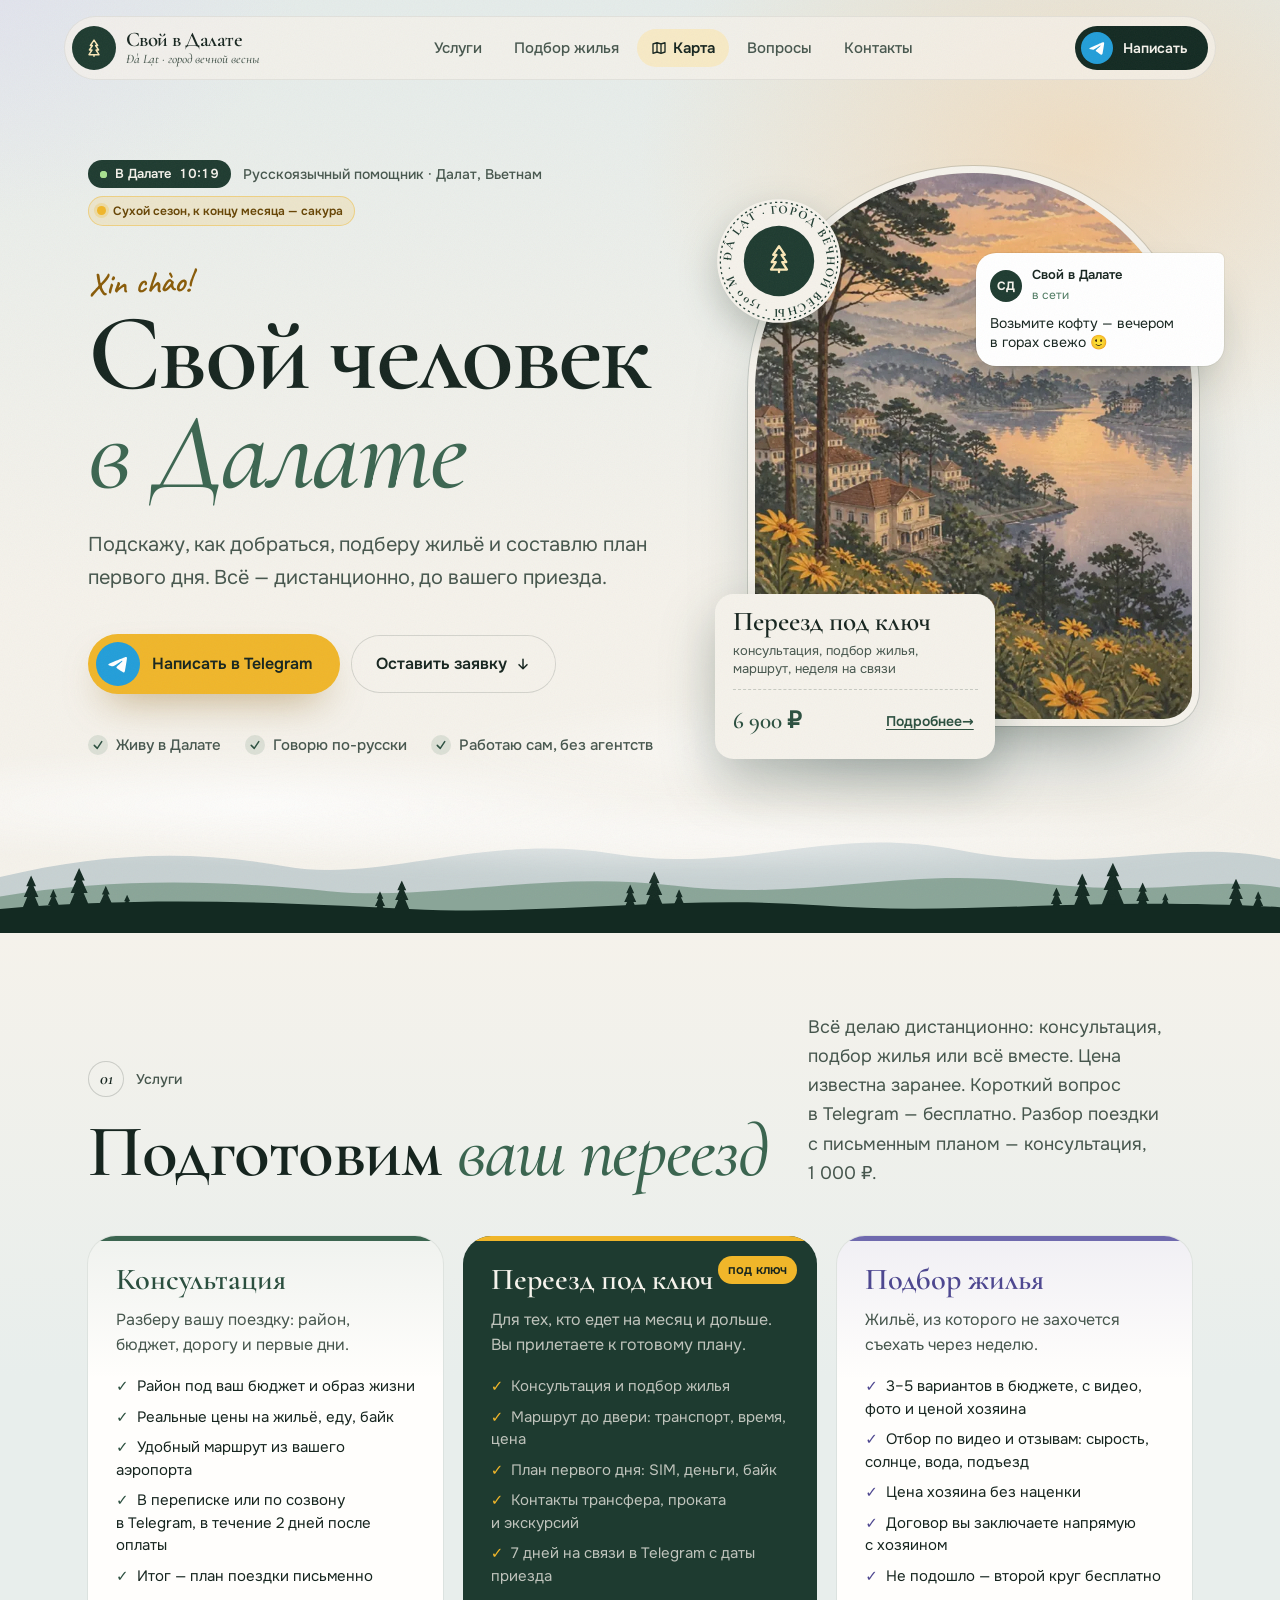
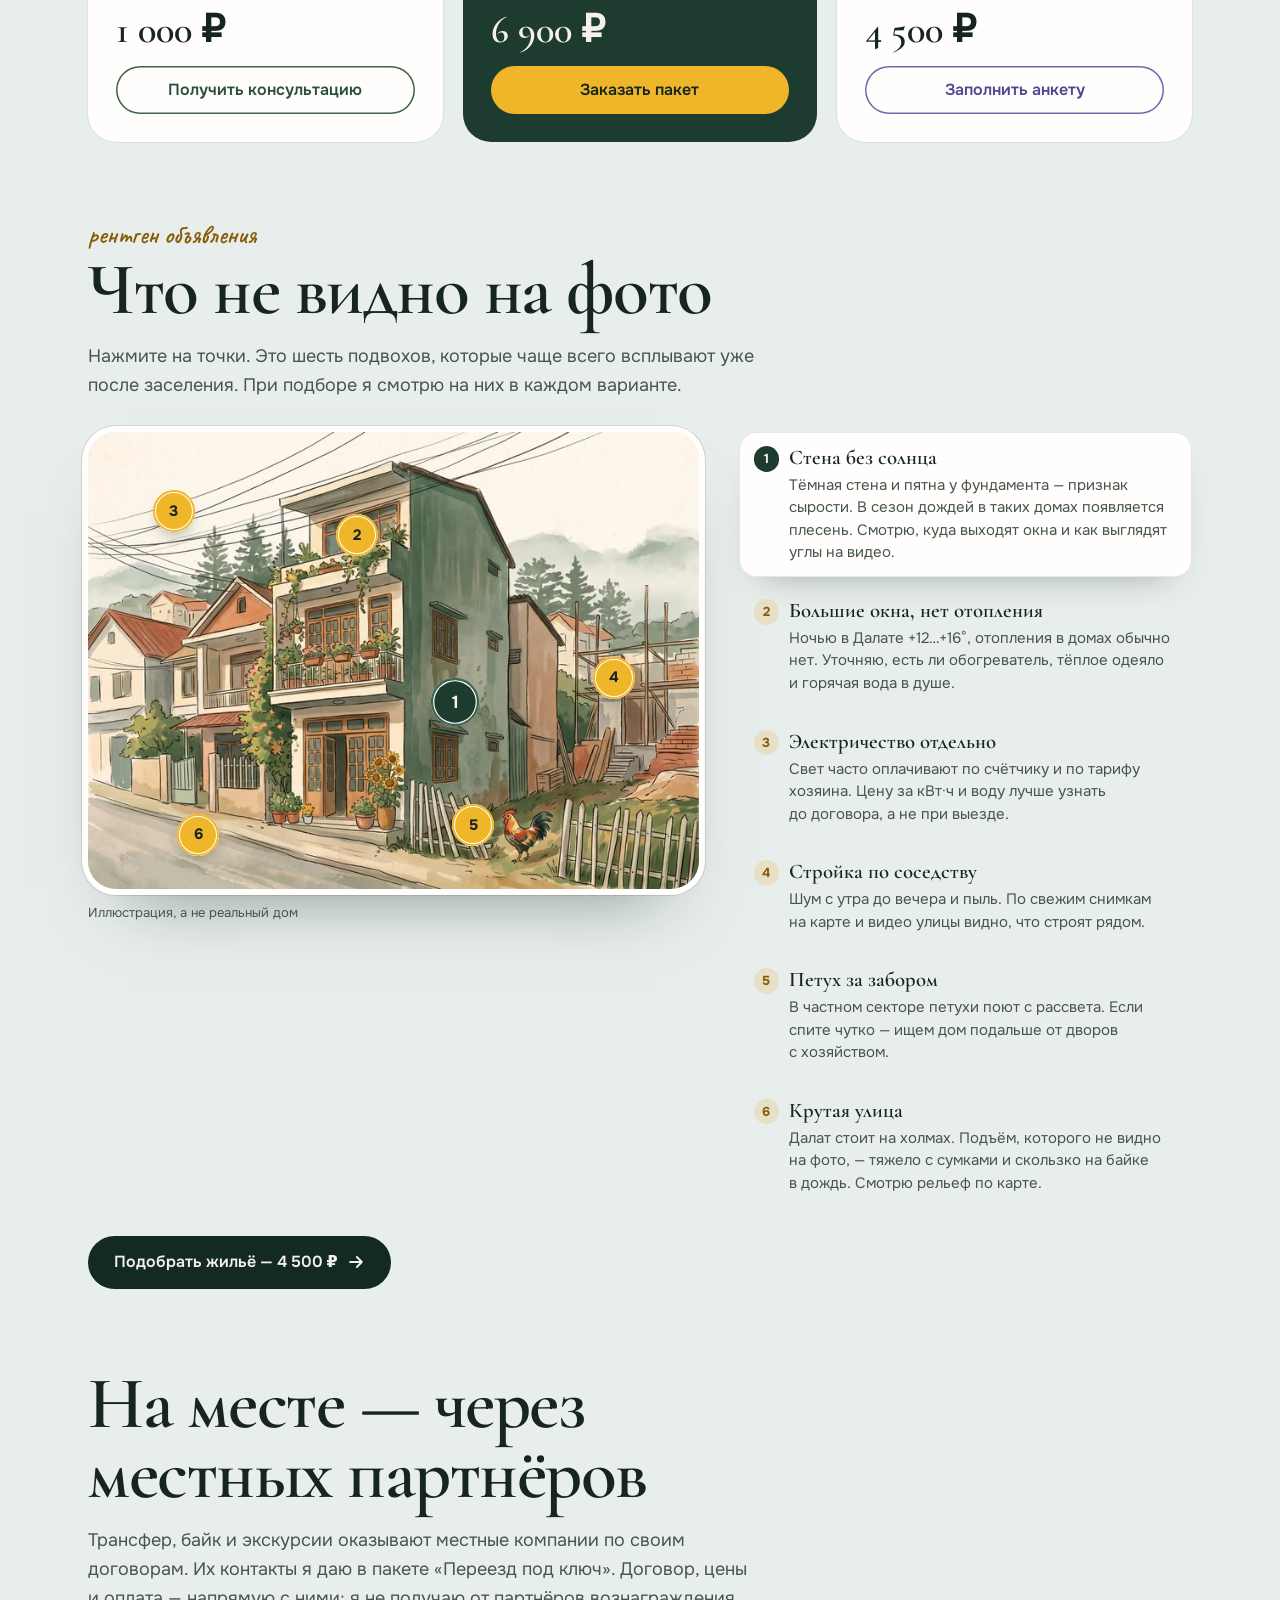
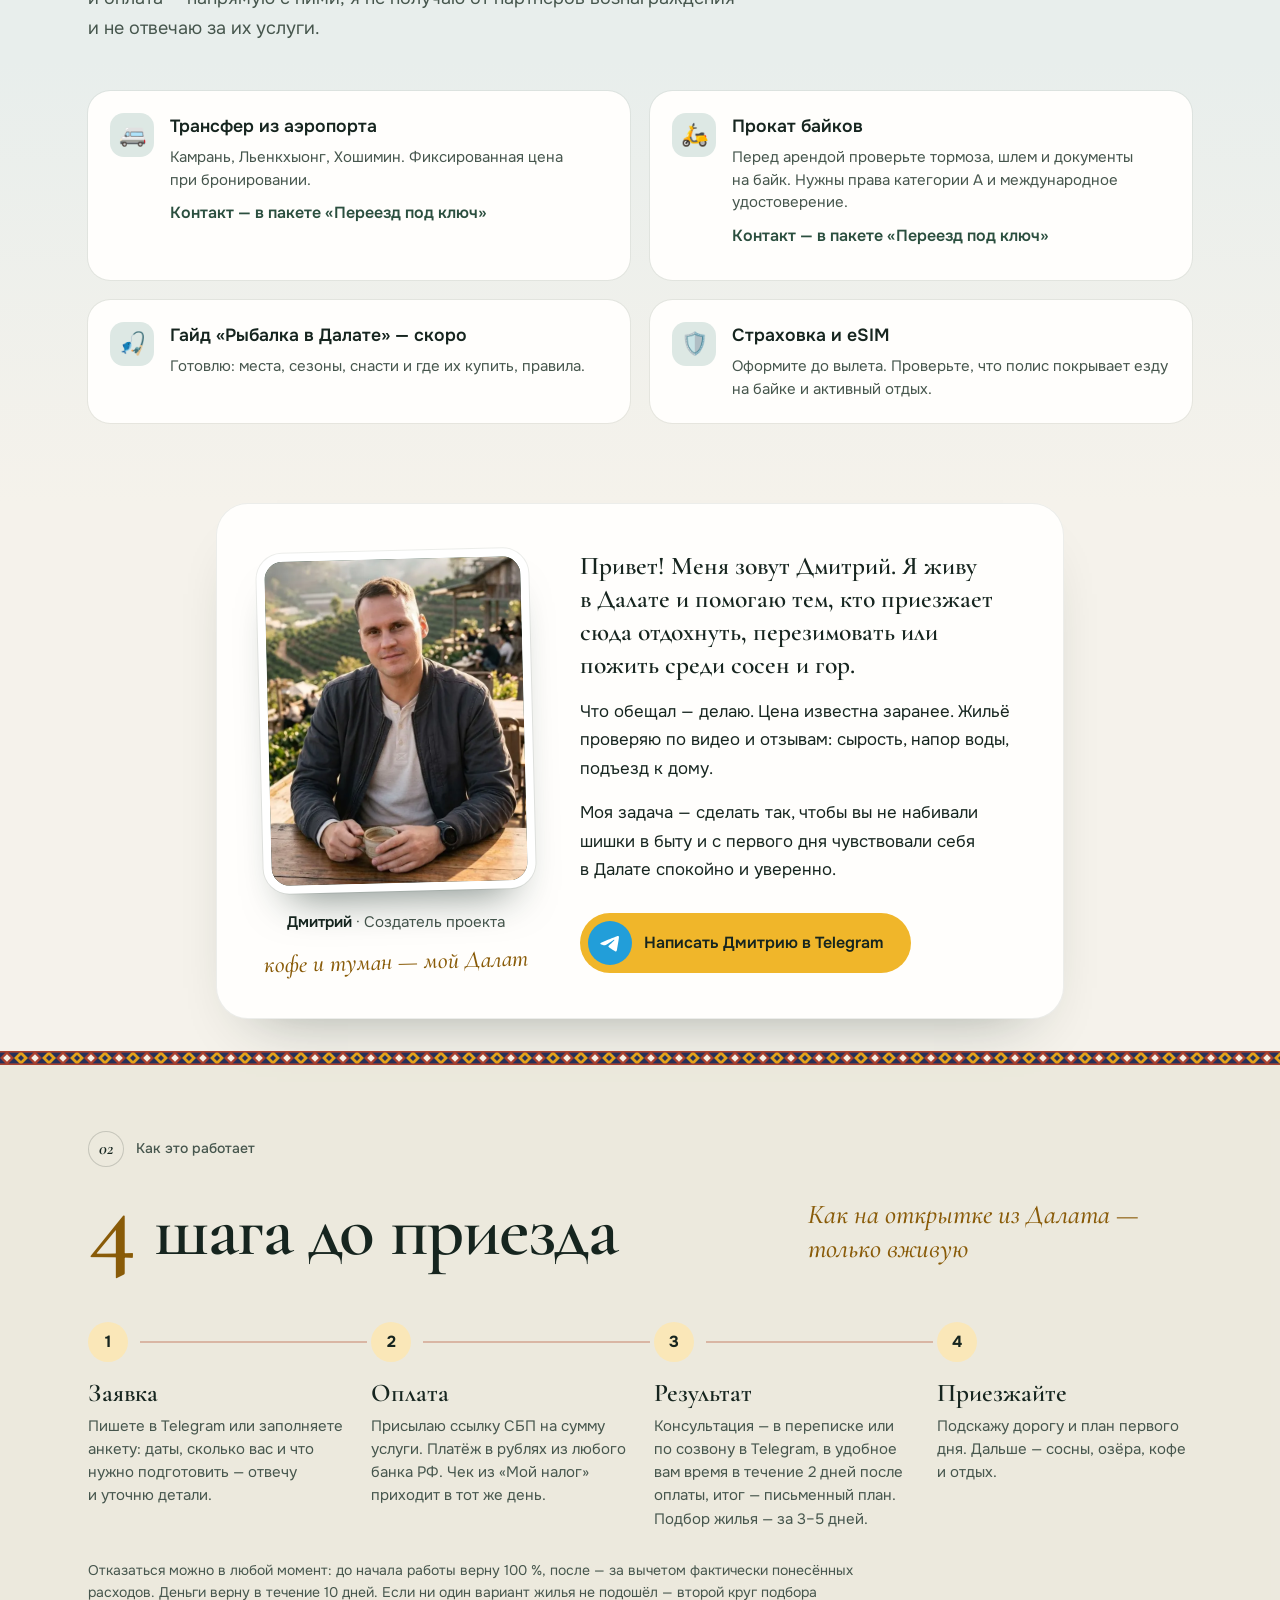
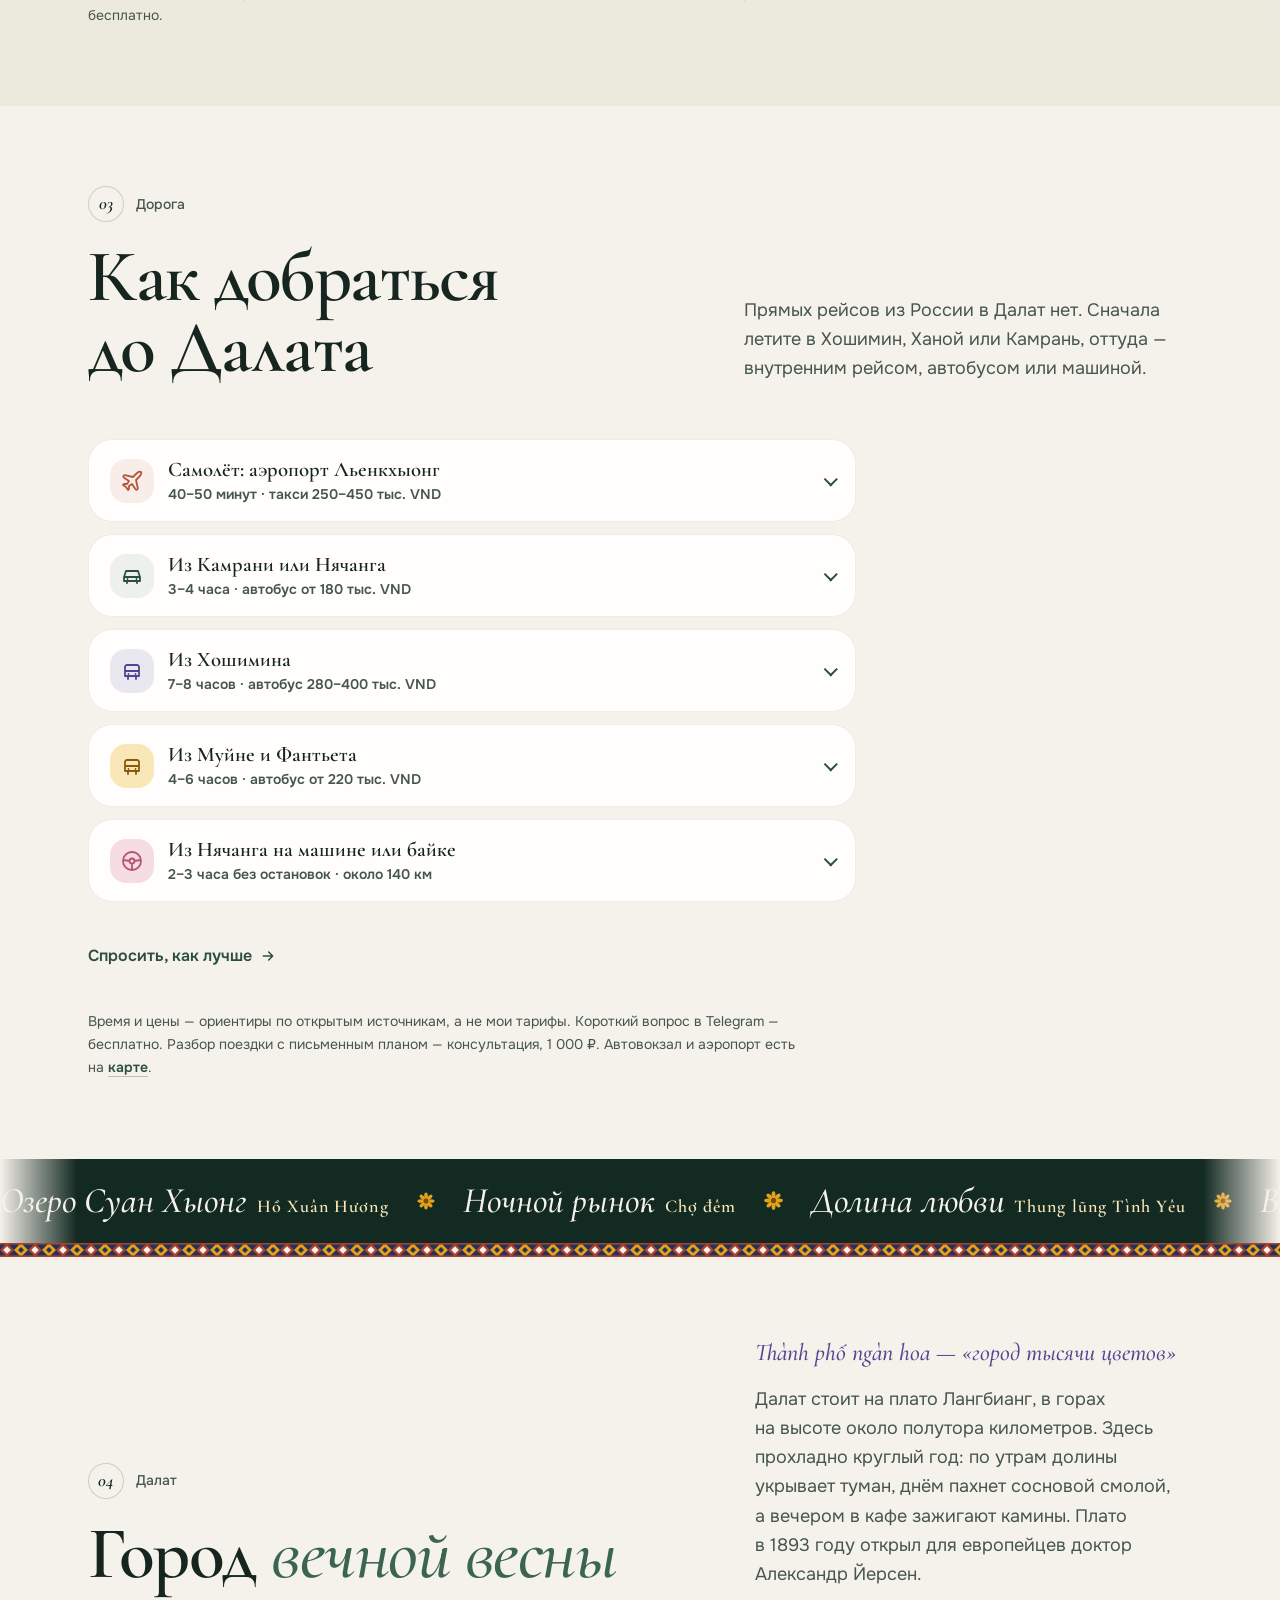
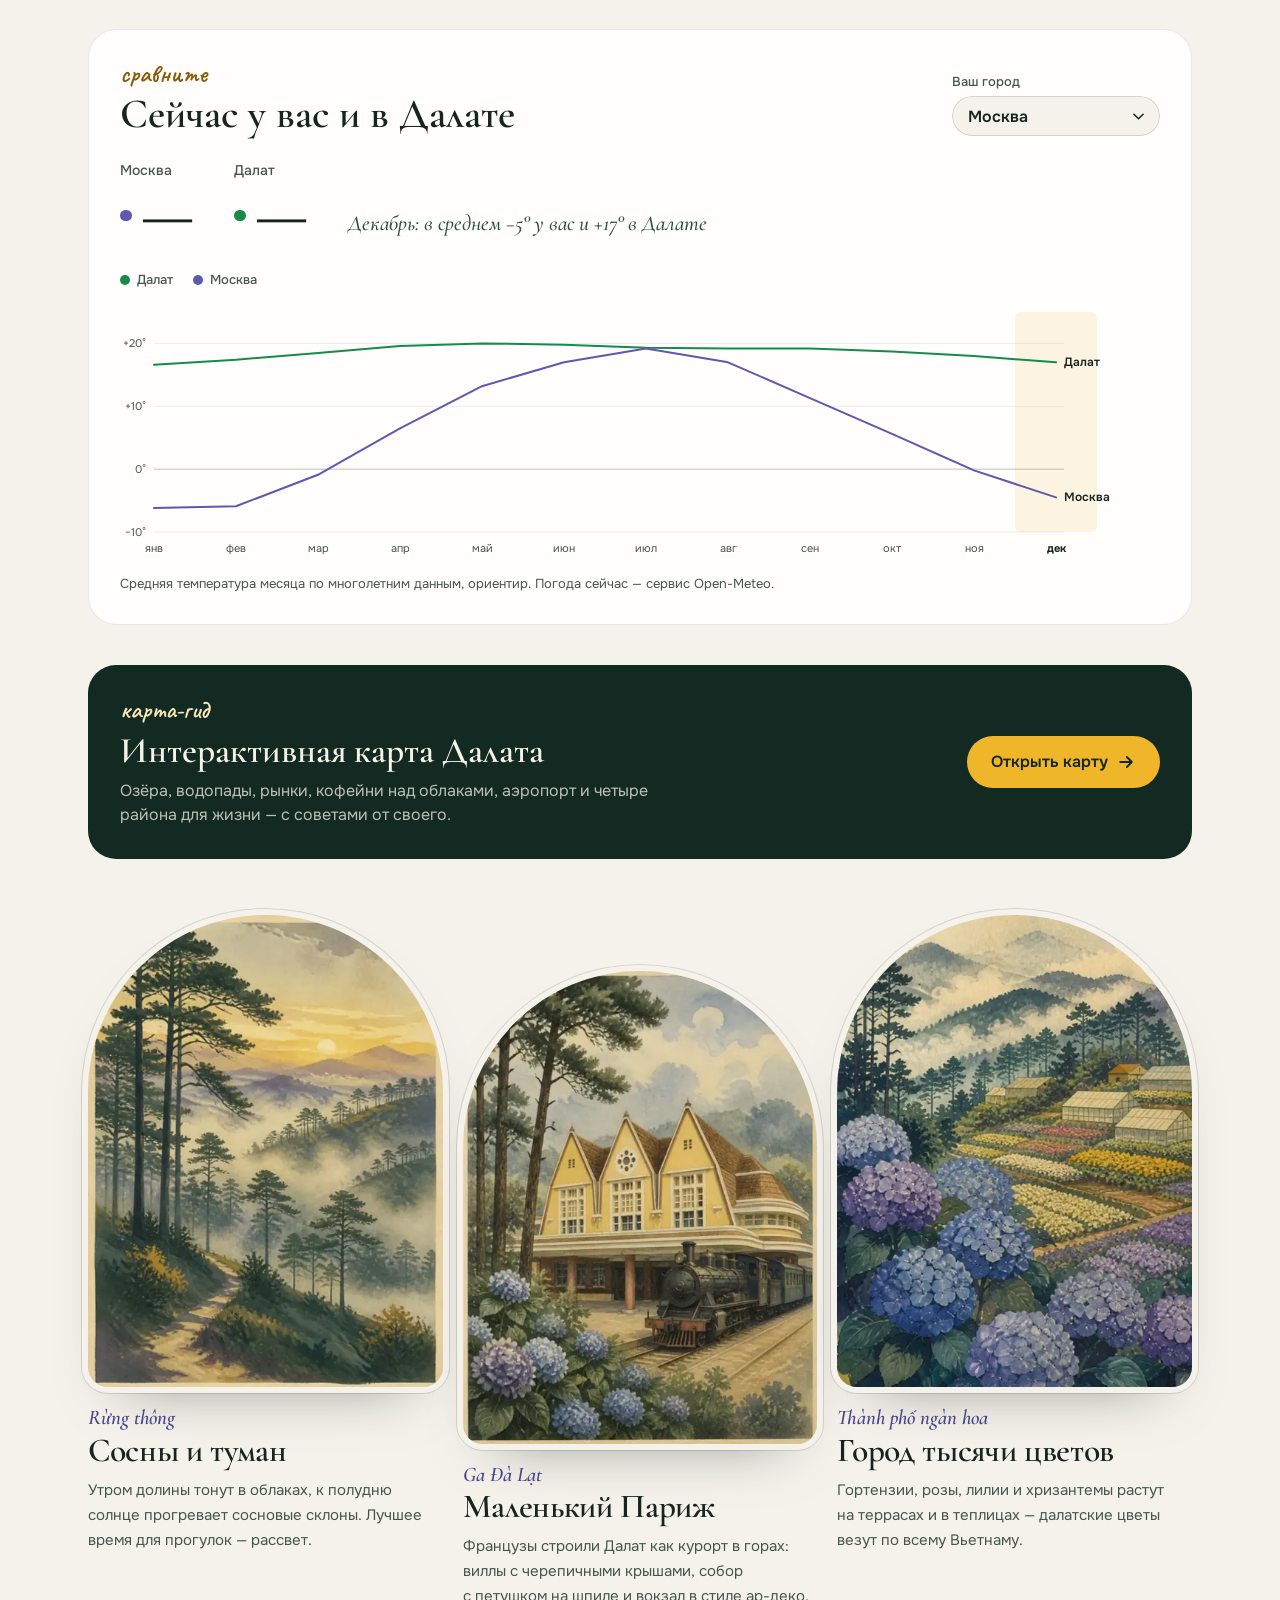
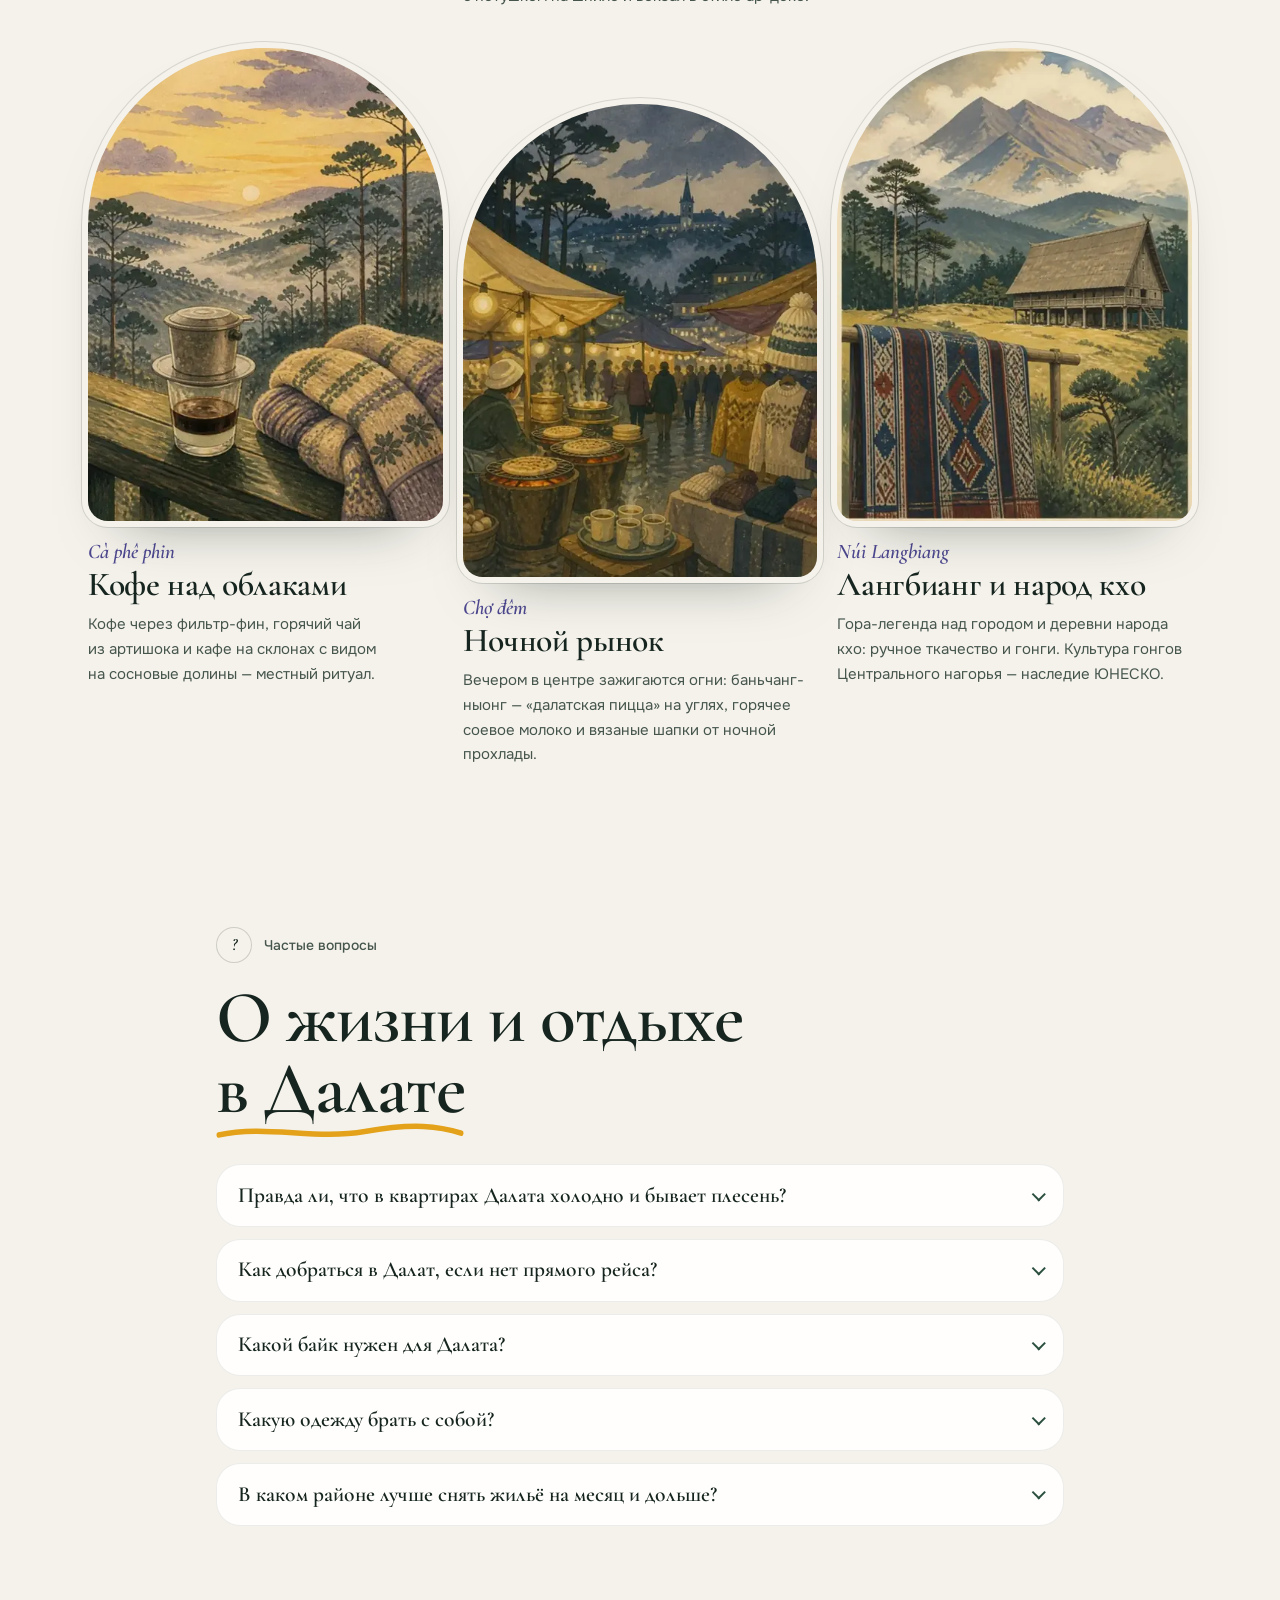
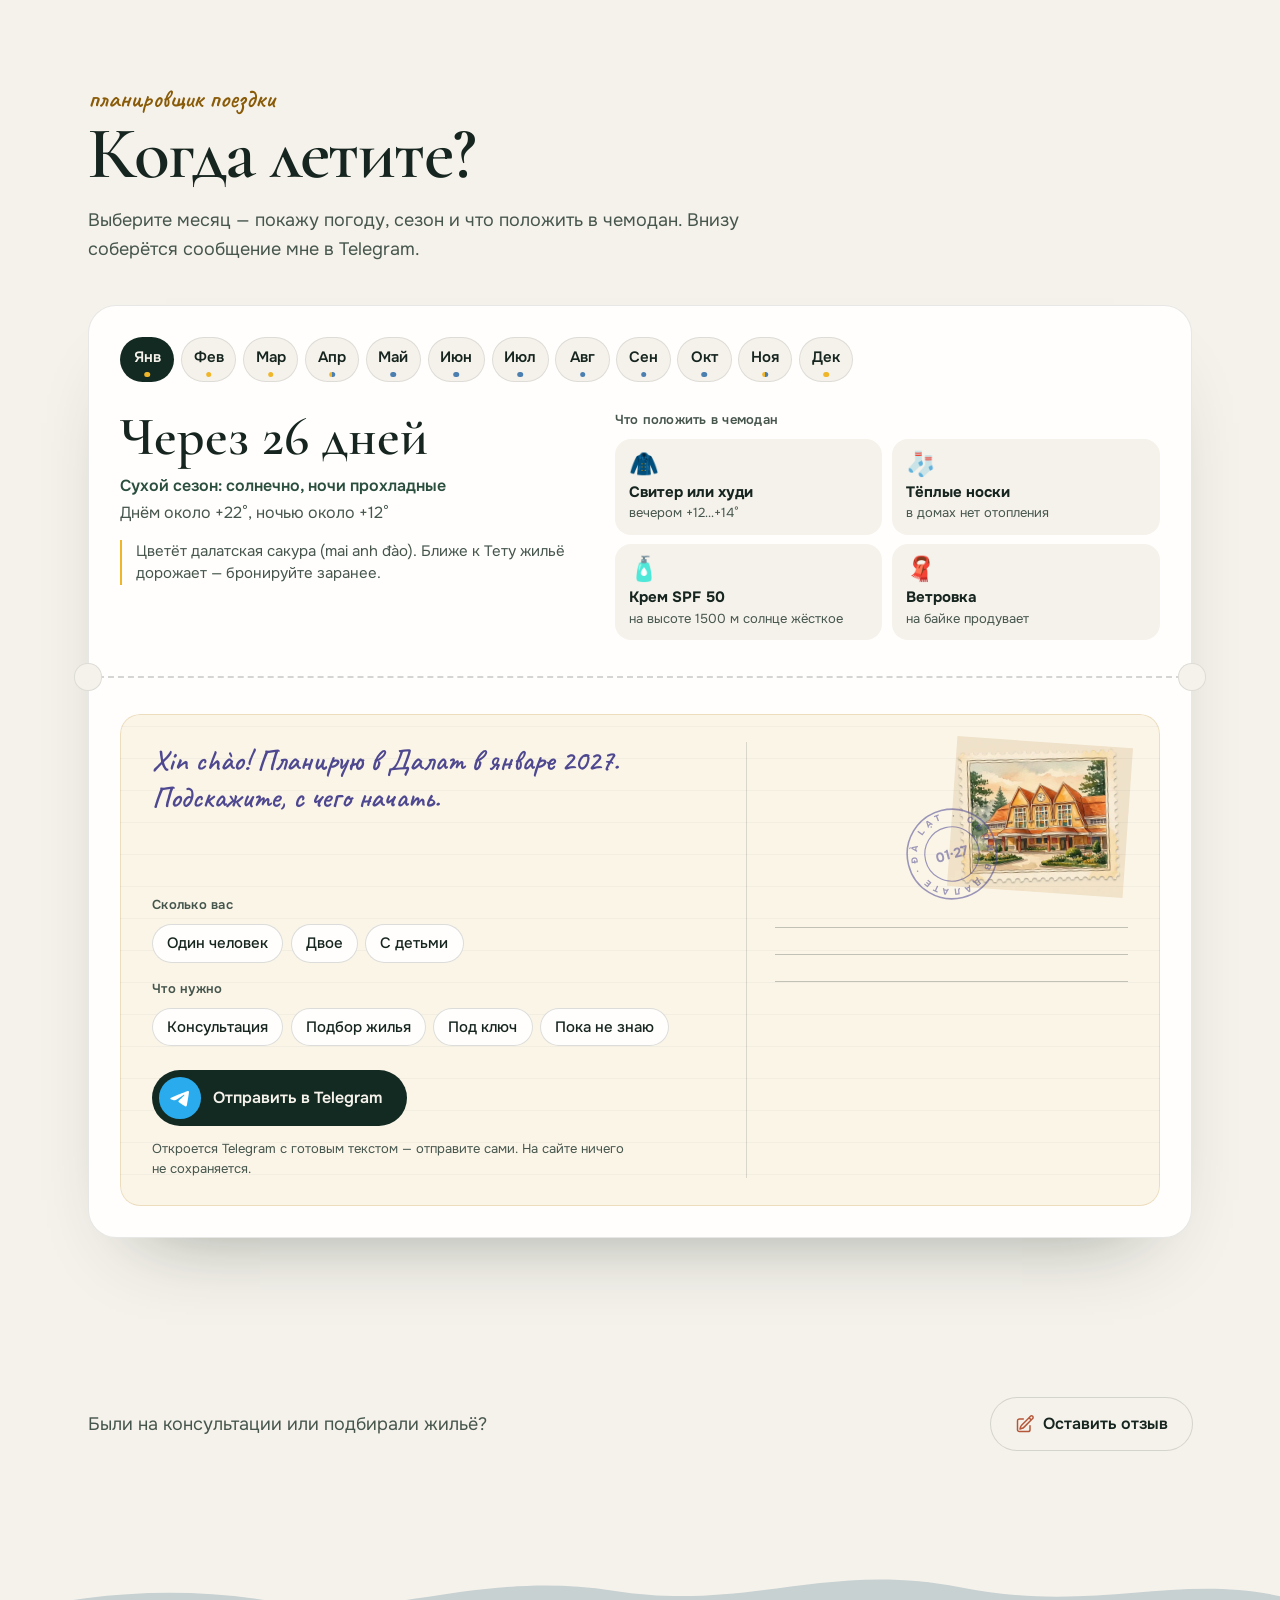
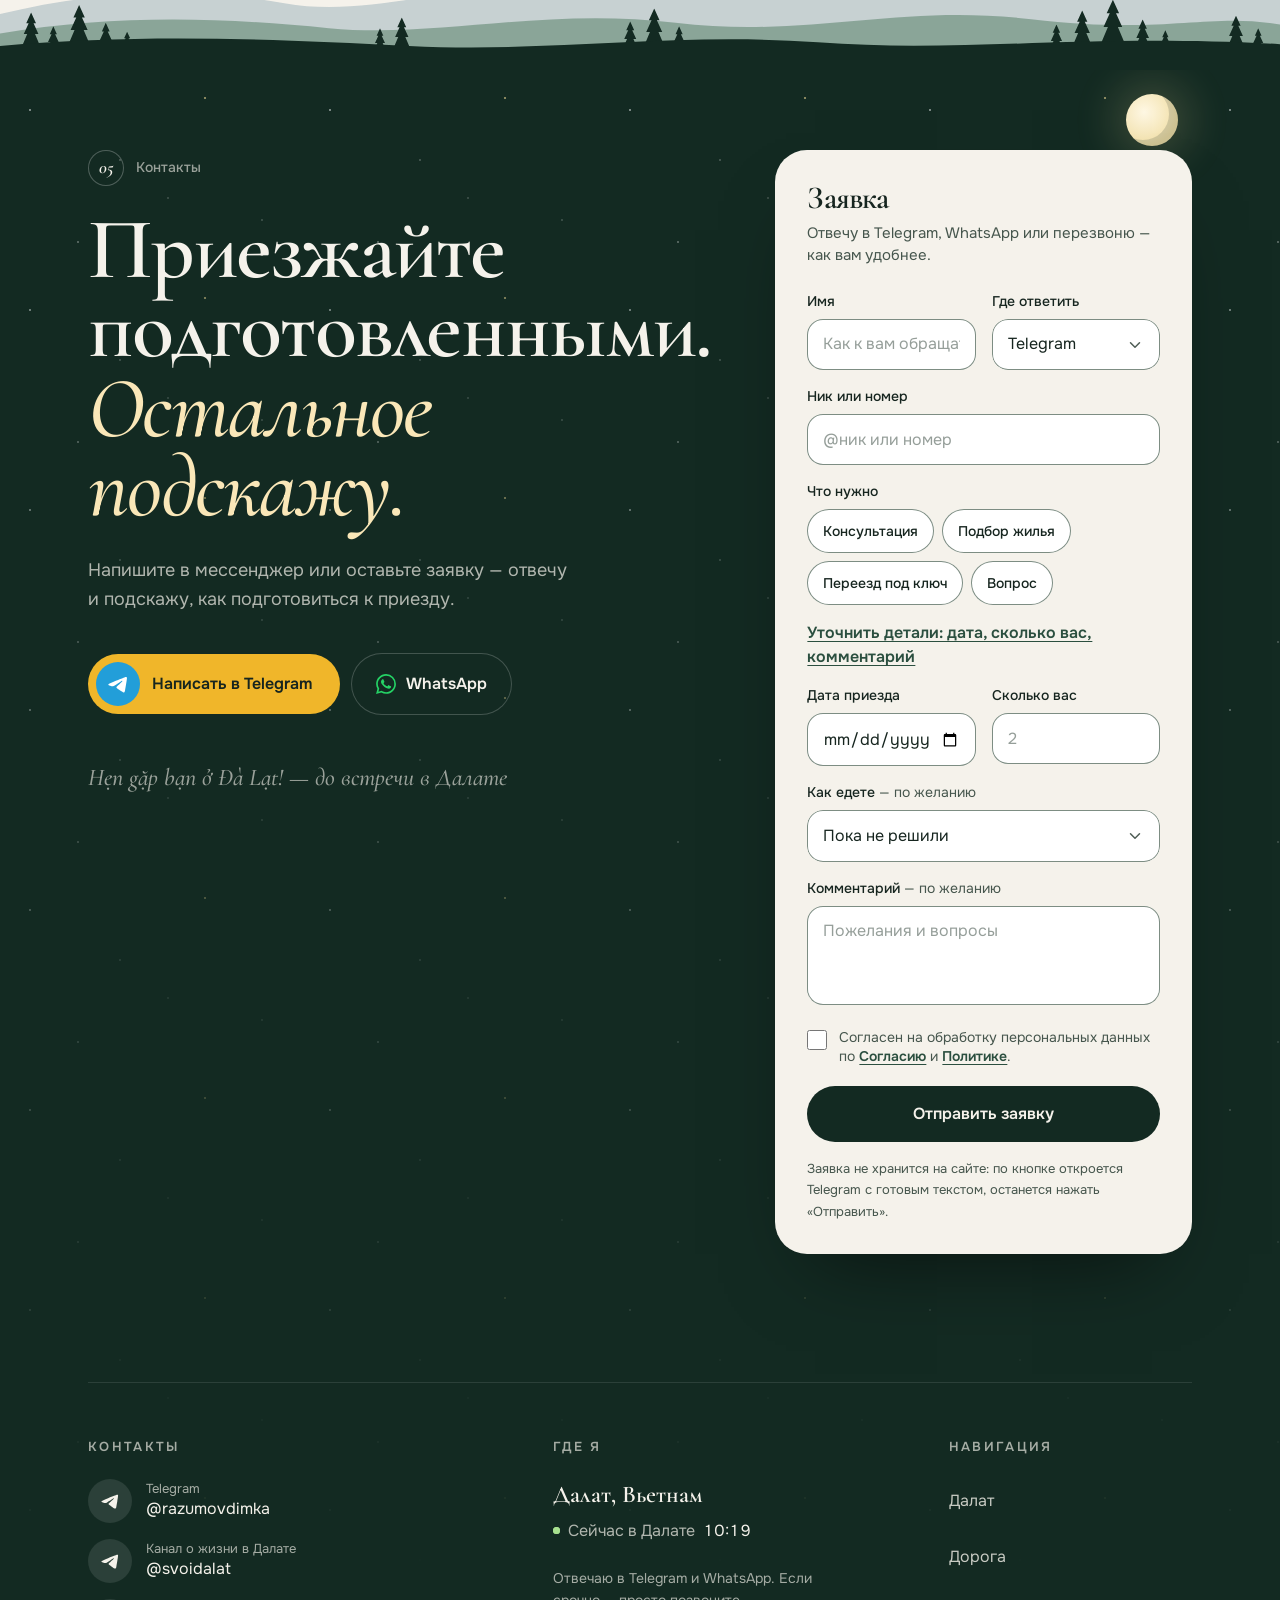
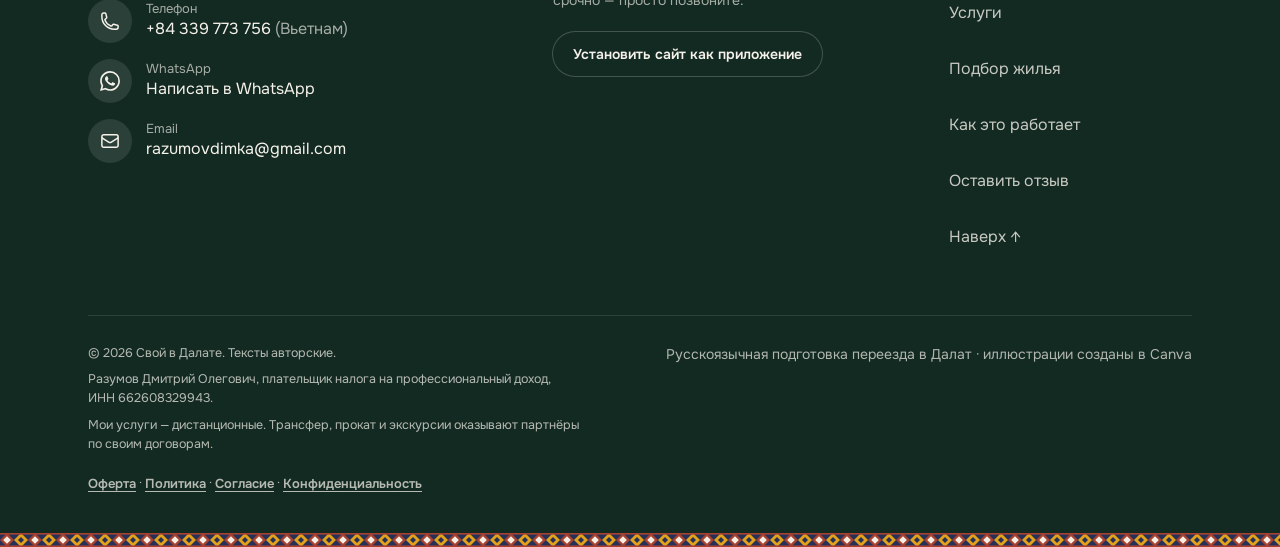
==== commit e1d0e4f9: "Сезонный акцент: плашка «что сейчас цветёт» в герое и цвет месяца (подсолнухи, сакура, жакаранды, зе" ====
--- a/index.html
+++ b/index.html
@@ -179,6 +179,8 @@
               В&nbsp;Далате <span data-dalat-time class="tabular-nums">--:--</span><span data-dalat-weather class="tabular-nums" hidden></span>
             </span>
             <span>Русскоязычный помощник · Далат, Вьетнам</span>
+            <!-- Сезонный акцент: текст и цвет по месяцу в Далате, ставит script.js -->
+            <span class="season-chip" data-season-chip hidden><i class="season-chip__dot" aria-hidden="true"></i><span data-season-text></span></span>
           </div>
 
           <p class="rise mt-8 -rotate-2 font-hand text-[1.7rem] font-semibold leading-none text-sunflower-deep sm:text-[2rem]" style="--delay: 60ms">
--- a/style.css
+++ b/style.css
@@ -144,12 +144,42 @@
 }
 
 /* ---------- Hero ---------- */
+/* Живой свет: цвета фона героя зависят от времени в Далате (<html data-daypart>, ставит script.js).
+   @property даёт плавный переход между фазами; где не поддерживается — просто сменится сразу */
+@property --sun { syntax: "<color>"; inherits: true; initial-value: rgb(246 205 154 / 0.5); }
+@property --sky2 { syntax: "<color>"; inherits: true; initial-value: rgb(222 219 240 / 0.6); }
+@property --sky { syntax: "<color>"; inherits: true; initial-value: #E5ECEA; }
 .hero {
+  --sun: rgb(246 205 154 / 0.5);
+  --sky2: rgb(222 219 240 / 0.6);
+  --sky: #E5ECEA;
   background:
-    radial-gradient(42rem 30rem at 84% 16%, rgb(246 205 154 / 0.5), transparent 65%),
-    radial-gradient(36rem 26rem at -4% -4%, rgb(222 219 240 / 0.6), transparent 62%),
-    linear-gradient(180deg, #E5ECEA 0%, var(--paper) 64%);
-}
+    radial-gradient(42rem 30rem at 84% 16%, var(--sun), transparent 65%),
+    radial-gradient(36rem 26rem at -4% -4%, var(--sky2), transparent 62%),
+    linear-gradient(180deg, var(--sky) 0%, var(--paper) 64%);
+  transition: --sun 3s ease, --sky2 3s ease, --sky 3s ease;
+}
+/* Утро — туман над озером и первый золотой луч */
+[data-daypart="morning"] .hero { --sun: rgb(255 224 150 / 0.5); --sky2: rgb(205 224 220 / 0.95); --sky: #D9E6E3; }
+/* Вечер — закат: отблеск черепицы и сакуры */
+[data-daypart="evening"] .hero { --sun: rgb(236 150 105 / 0.55); --sky2: rgb(217 128 154 / 0.32); --sky: #F2DED2; }
+/* Ночь — сумерки в соснах и тёплый свет окон; фон остаётся светлым, чтобы текст читался */
+[data-daypart="night"] .hero { --sun: rgb(240 182 42 / 0.3); --sky2: rgb(111 106 174 / 0.3); --sky: #D3DAE3; }
+
+/* Сезонный акцент месяца: <html data-season>, цвет --season */
+:root { --season: var(--sunflower); --season-ink: #664404; } /* тёмные варианты — для мелкого текста плашки, ≥4,5:1 */
+[data-season="sakura"] { --season: #D9809A; --season-ink: #7E2F48; }
+[data-season="jacaranda"] { --season: var(--hydrangea); --season-ink: #433D80; }
+[data-season="green"] { --season: var(--pine-500); --season-ink: var(--pine-700); }
+.season-chip {
+  display: inline-flex; align-items: center; gap: 0.45rem;
+  padding: 0.3rem 0.75rem 0.3rem 0.55rem; border-radius: 9999px;
+  background: color-mix(in srgb, var(--season) 16%, transparent);
+  box-shadow: inset 0 0 0 1px color-mix(in srgb, var(--season) 45%, transparent);
+  color: var(--season-ink); font-size: 0.75rem; font-weight: 600;
+}
+.season-chip[hidden] { display: none; }
+.season-chip__dot { width: 0.55rem; height: 0.55rem; border-radius: 50%; background: var(--season); box-shadow: 0 0 0 3px color-mix(in srgb, var(--season) 25%, transparent); }
 
 /* Пульсирующая точка «в сети» */
 .live-dot {
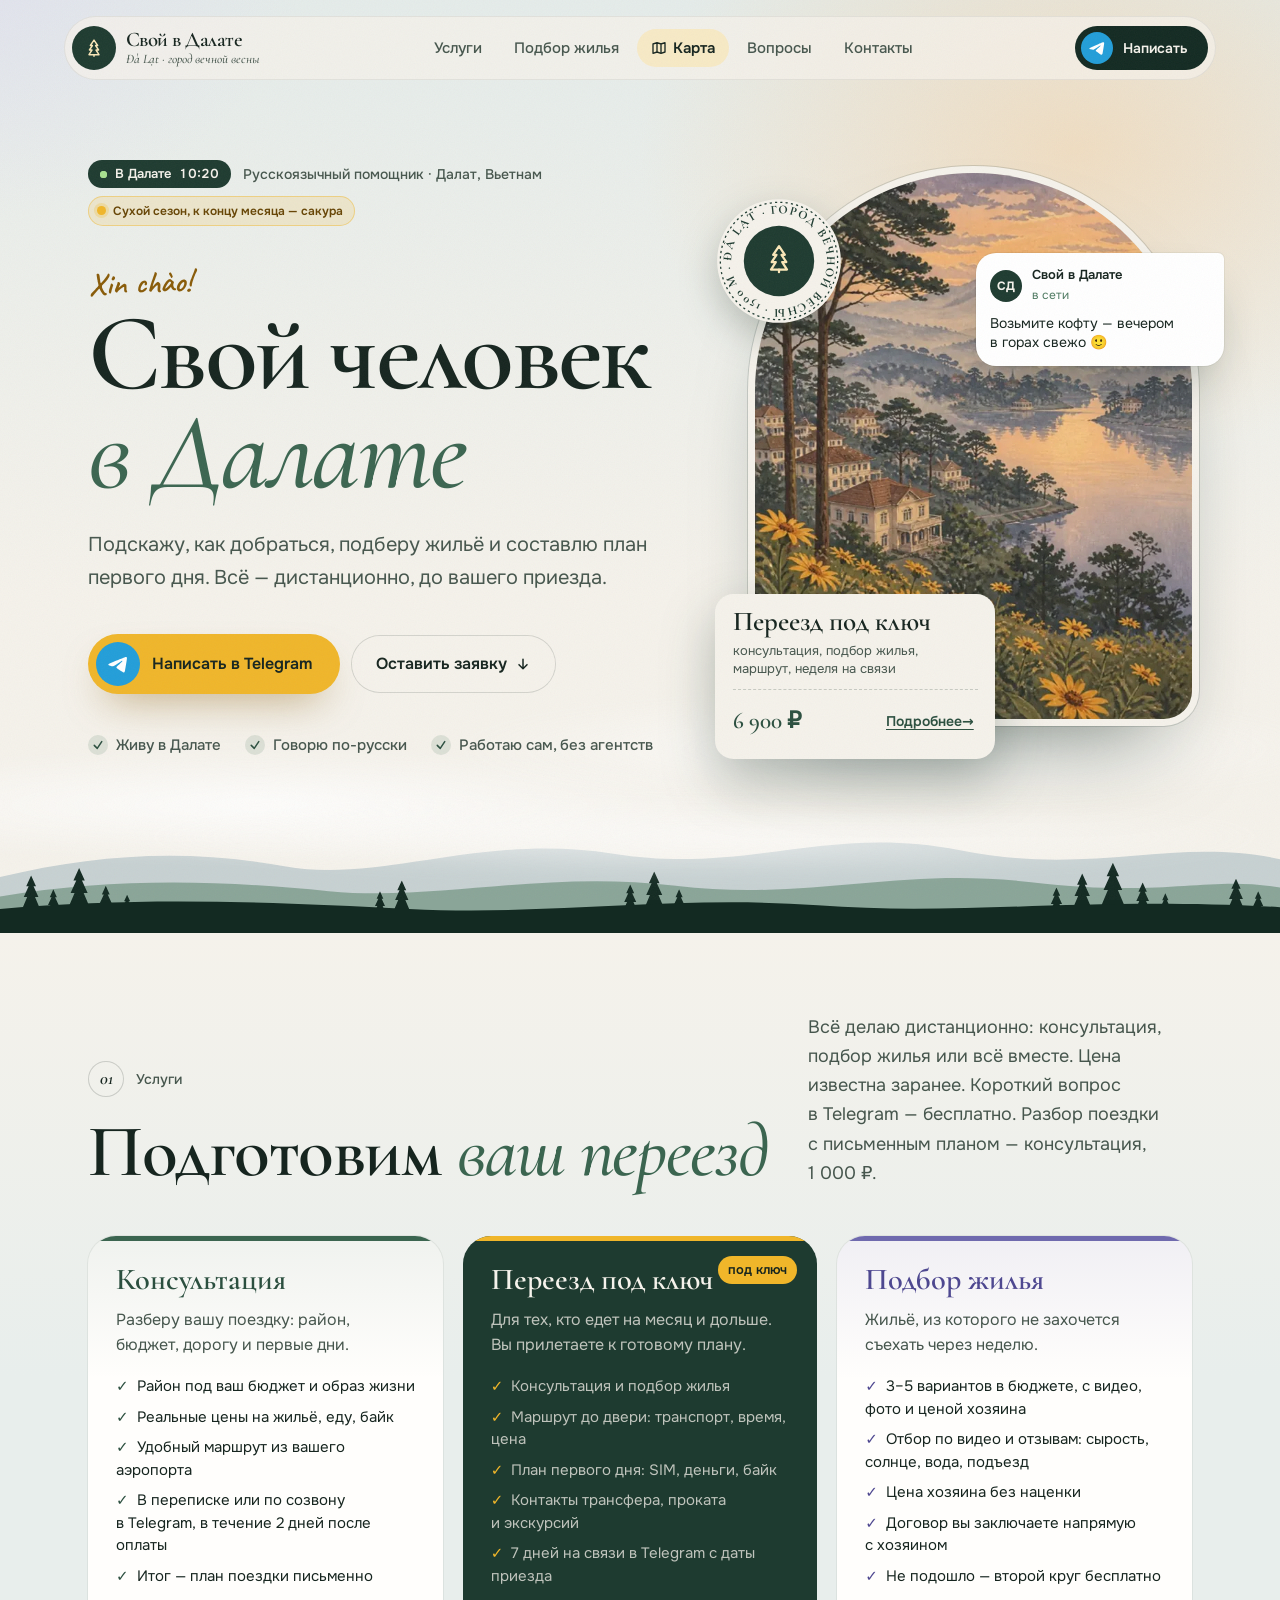
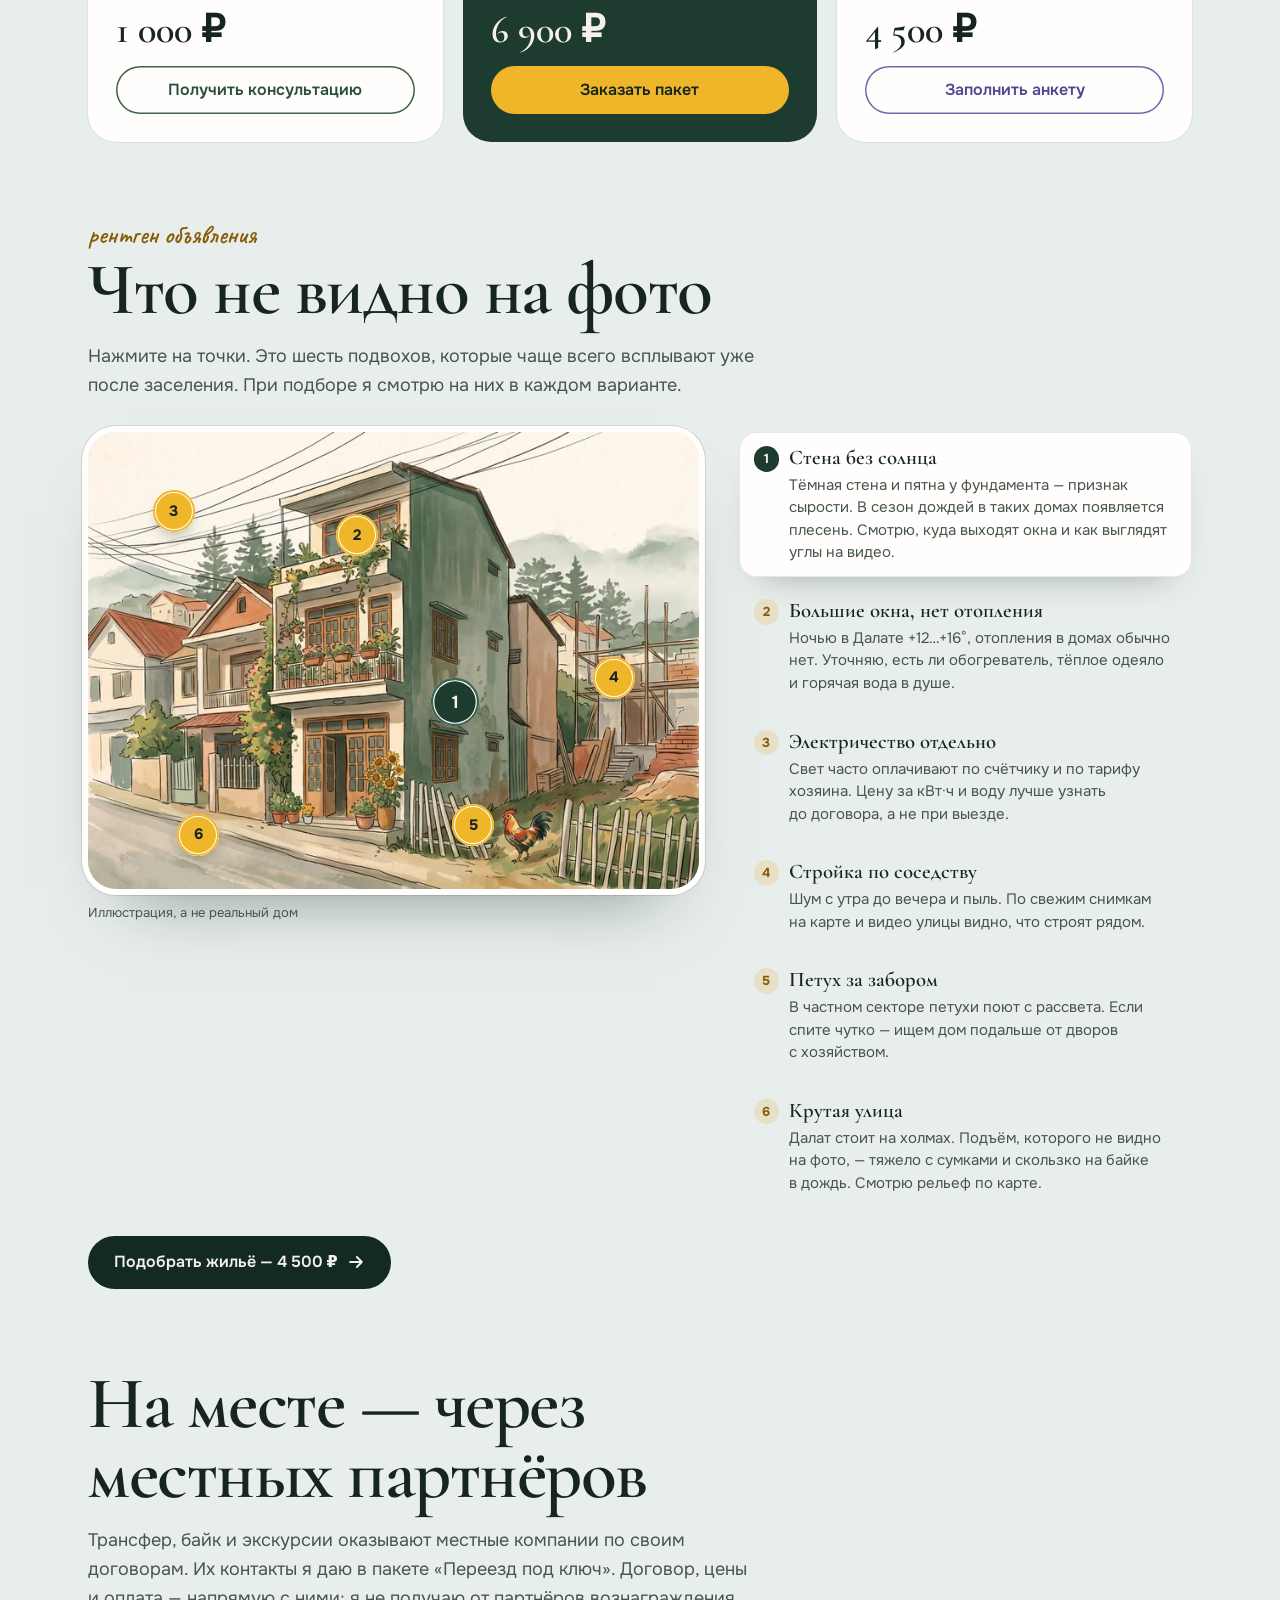
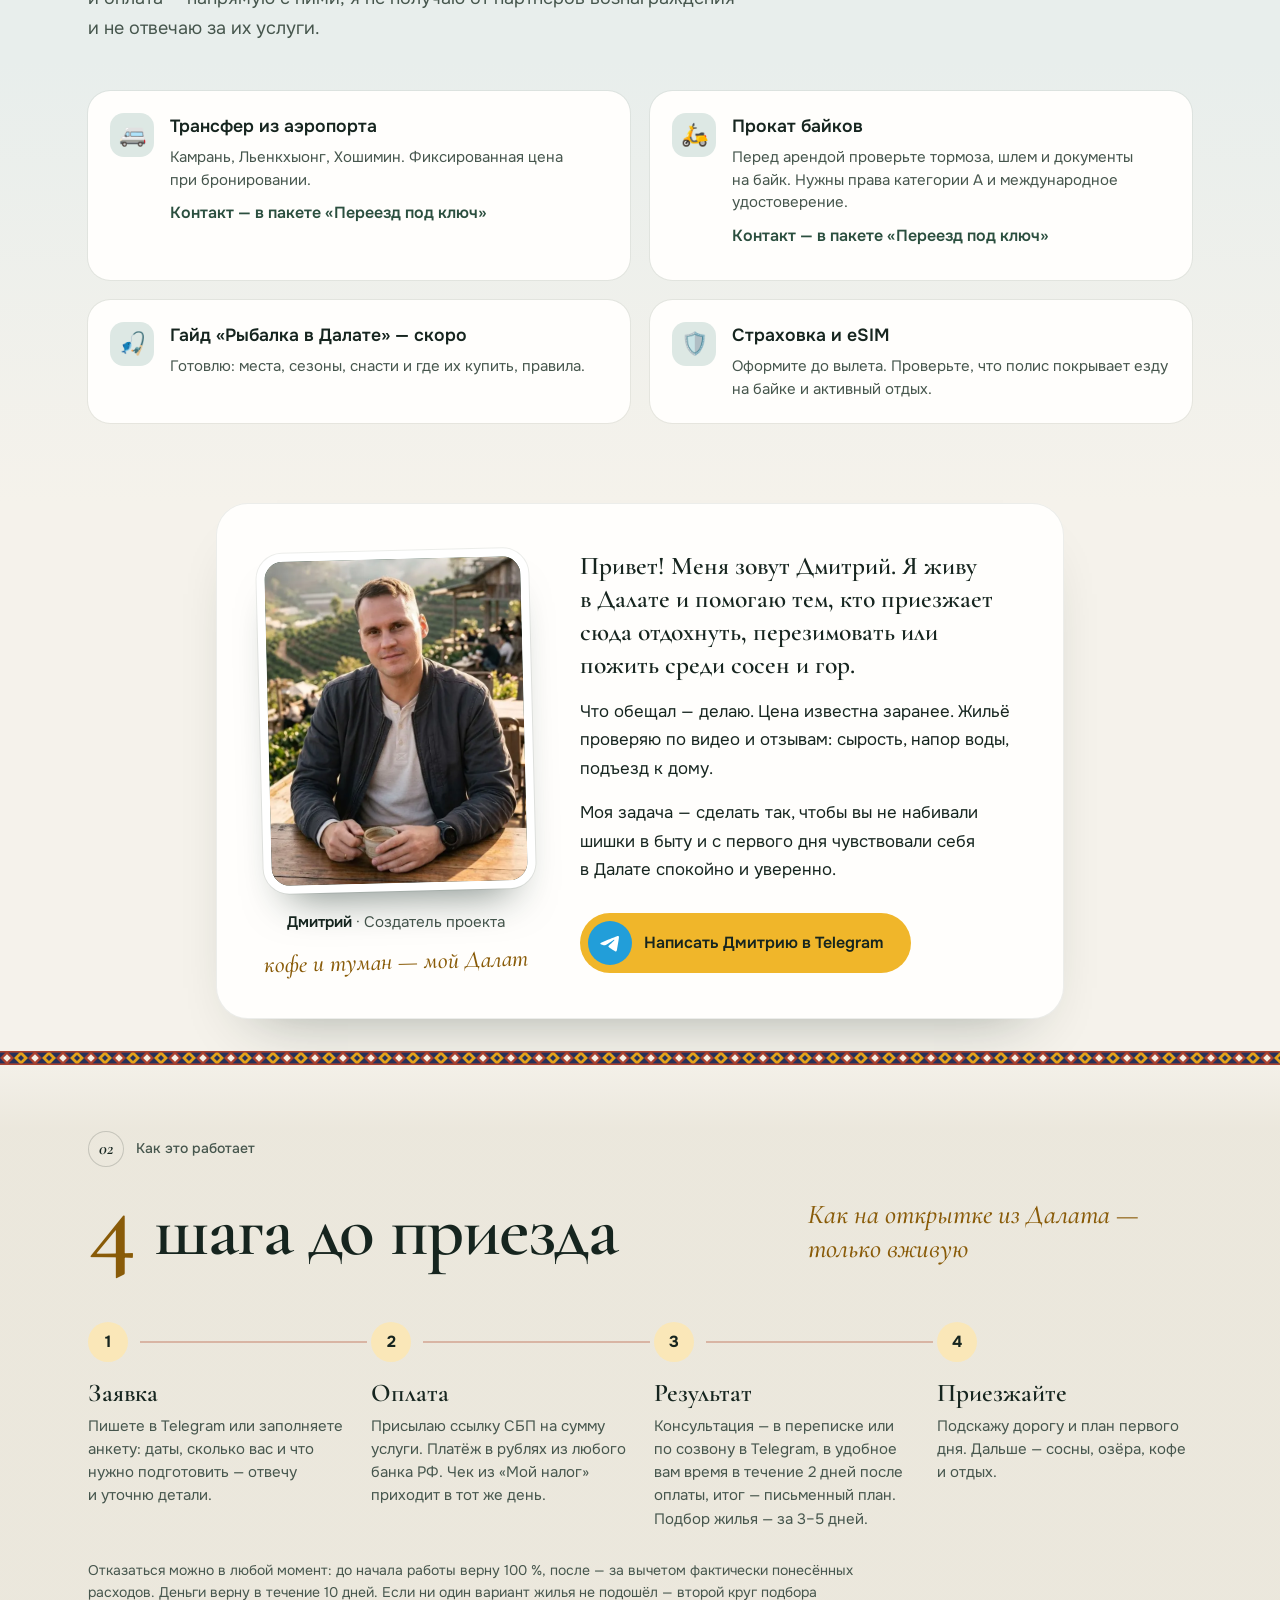
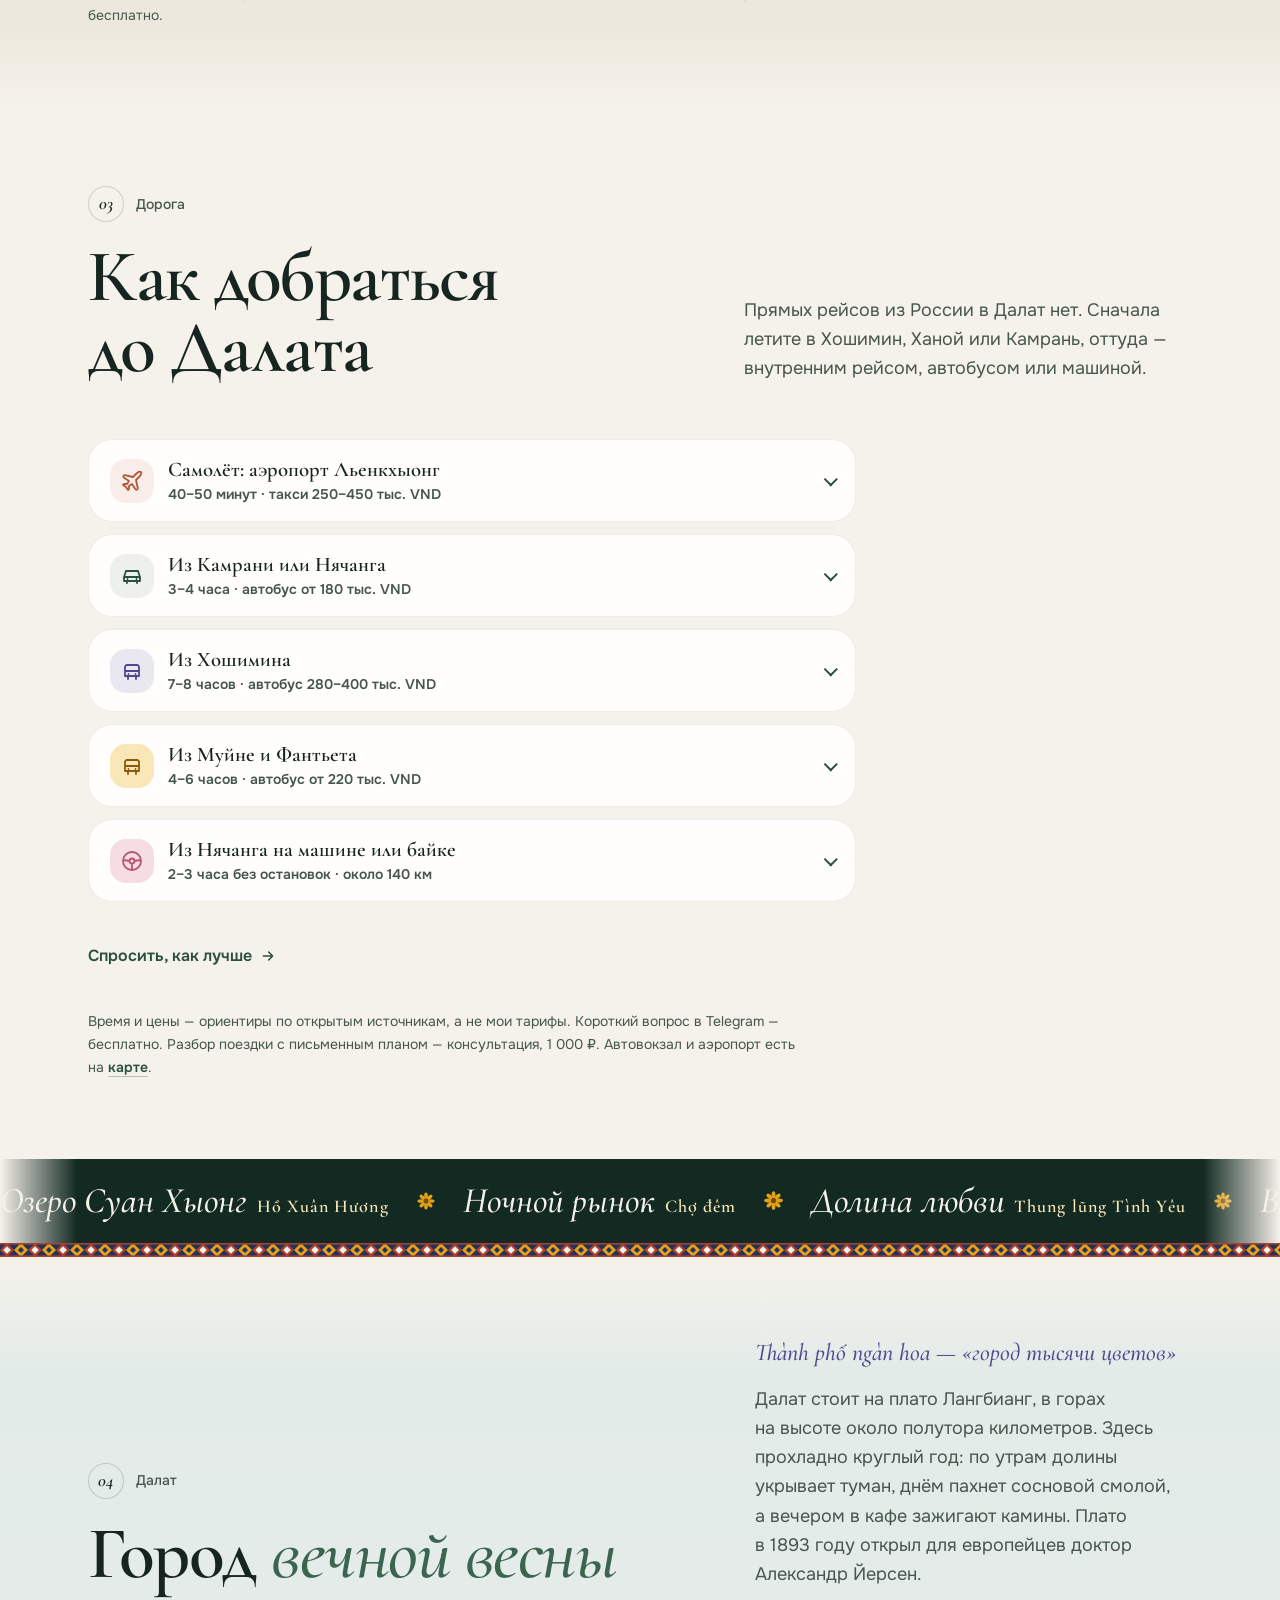
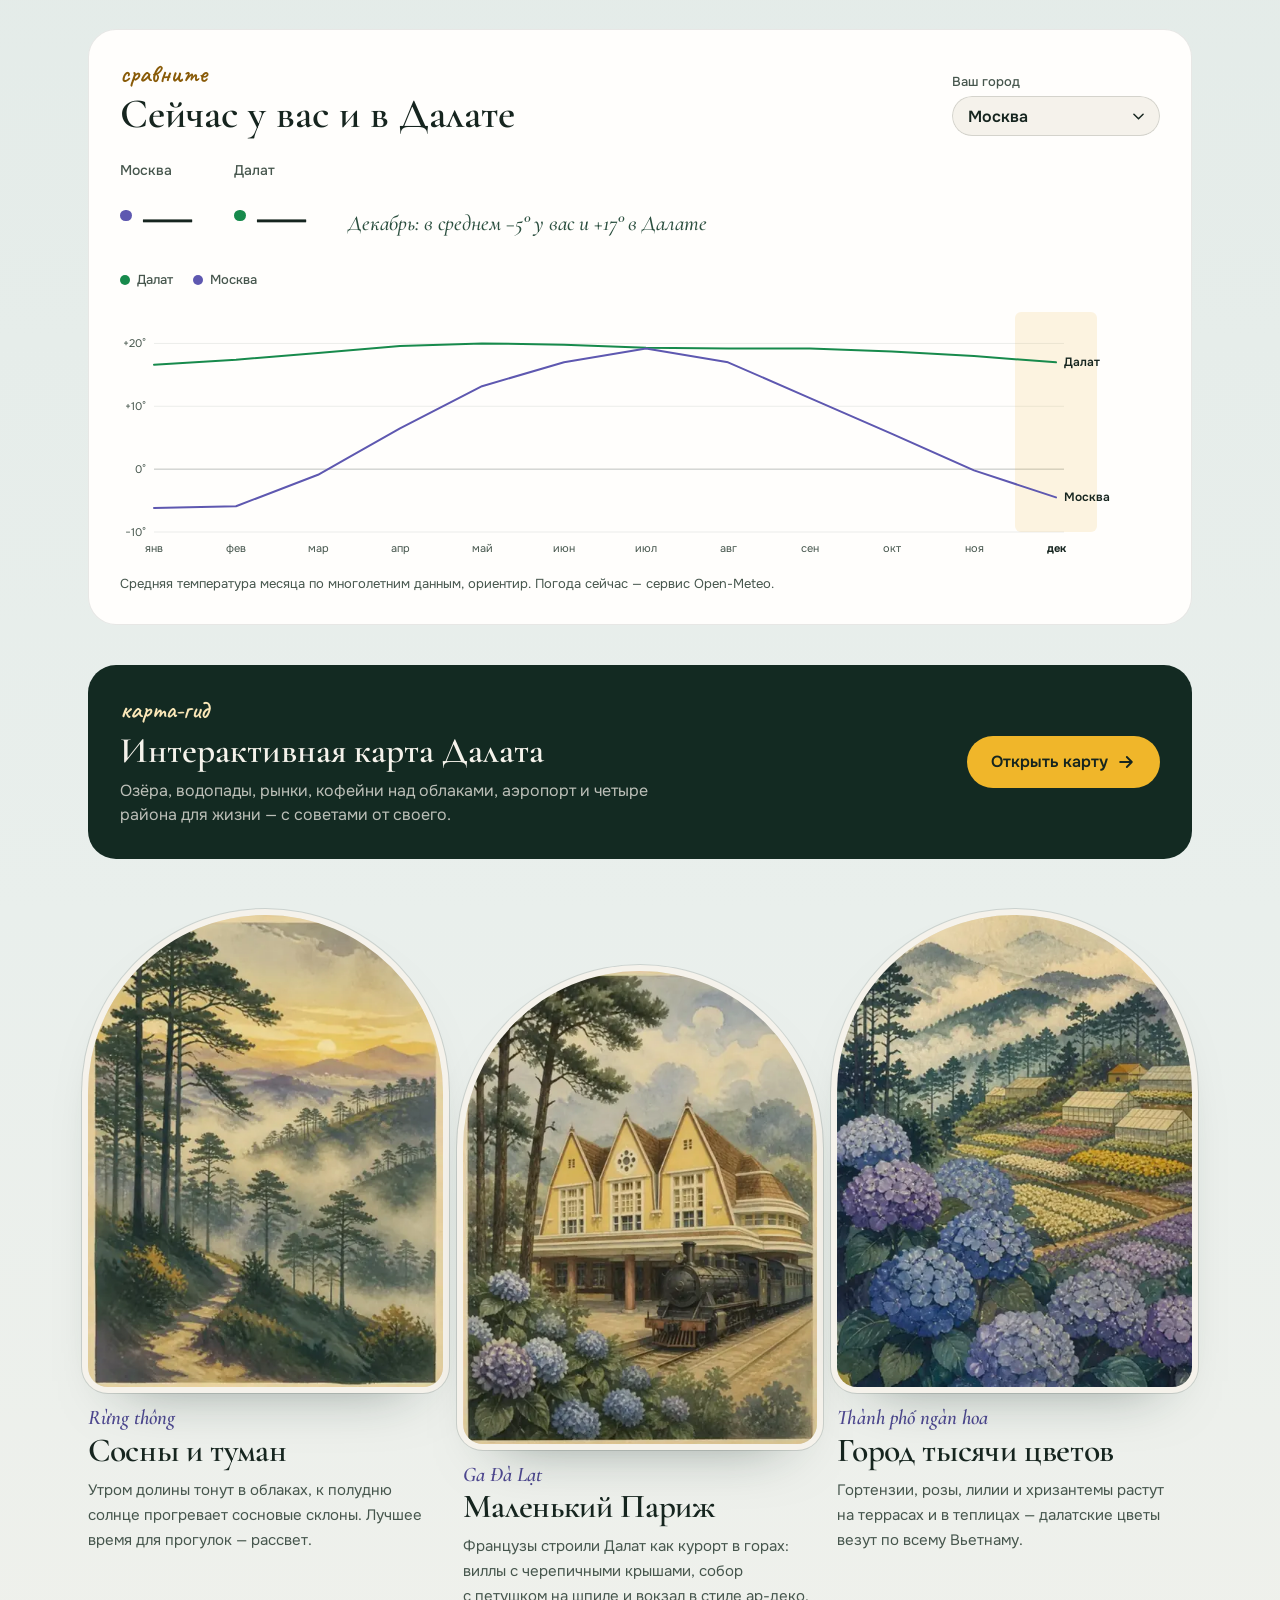
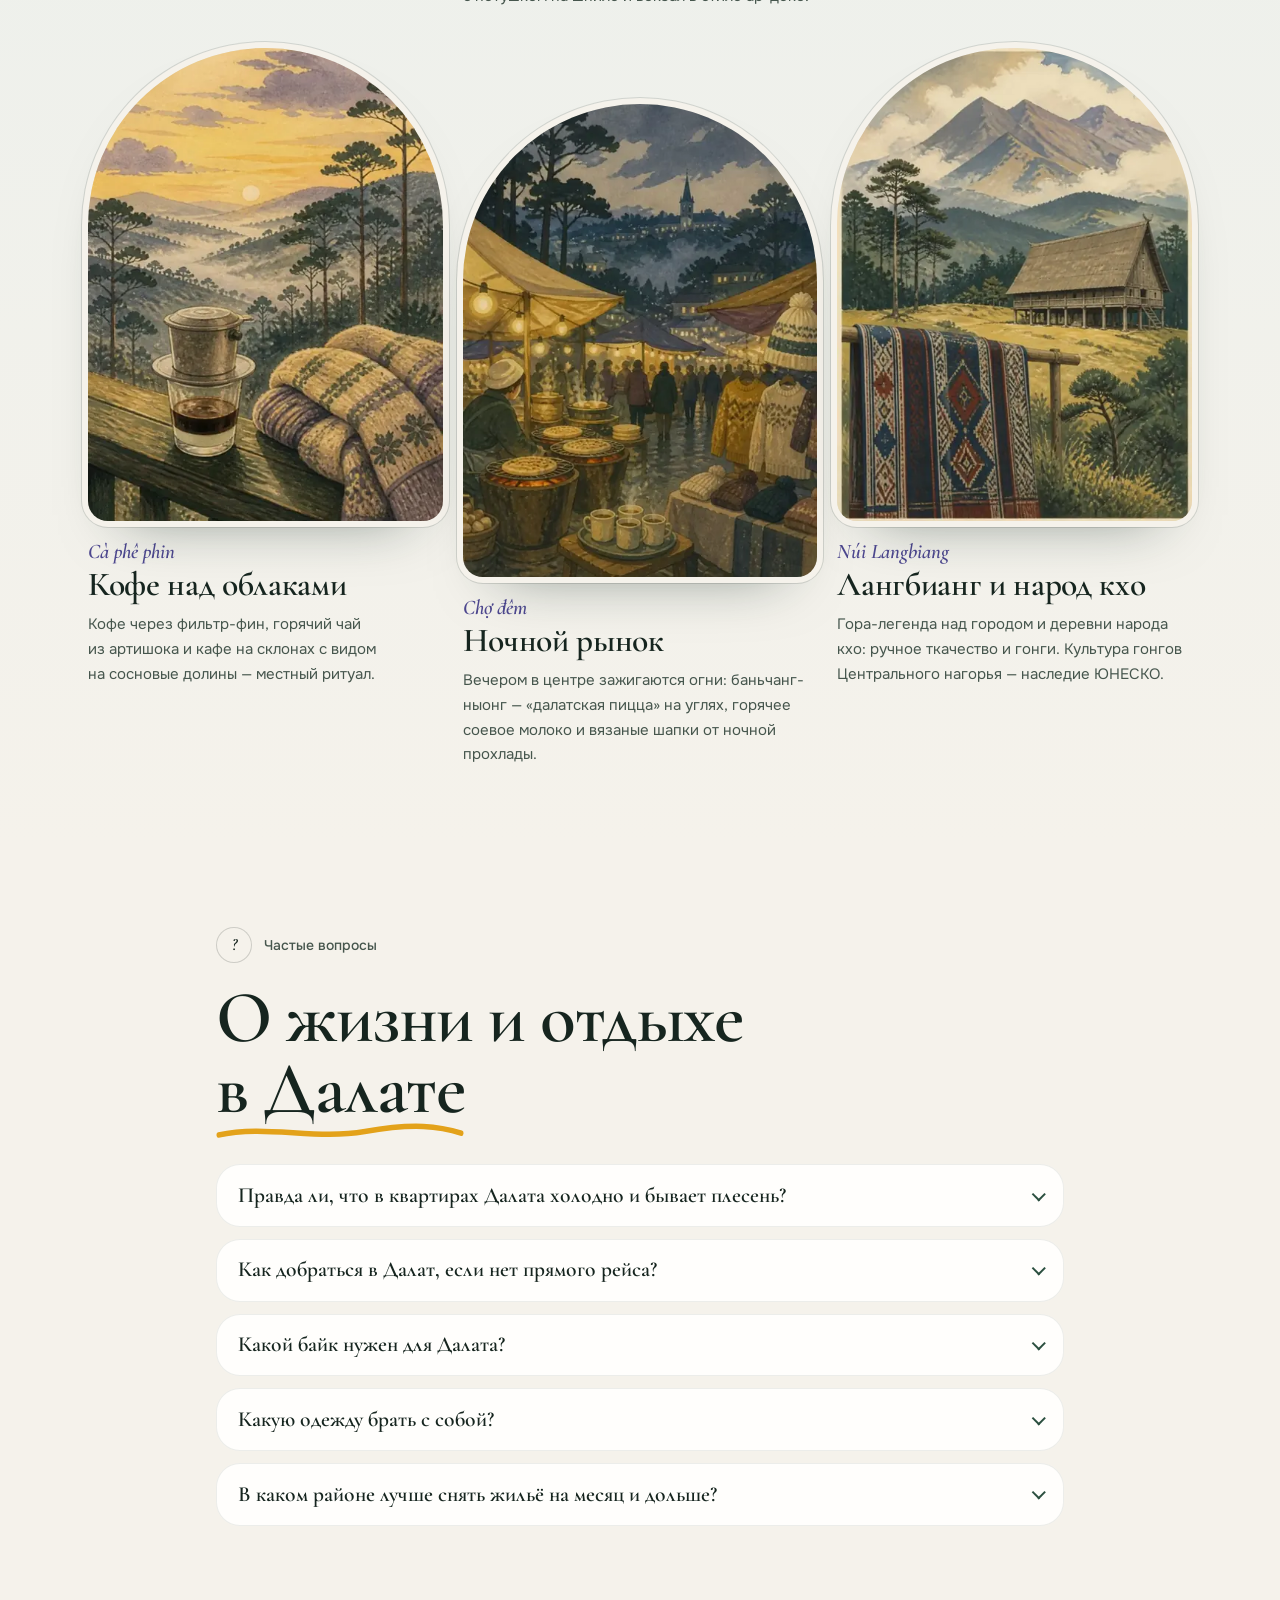
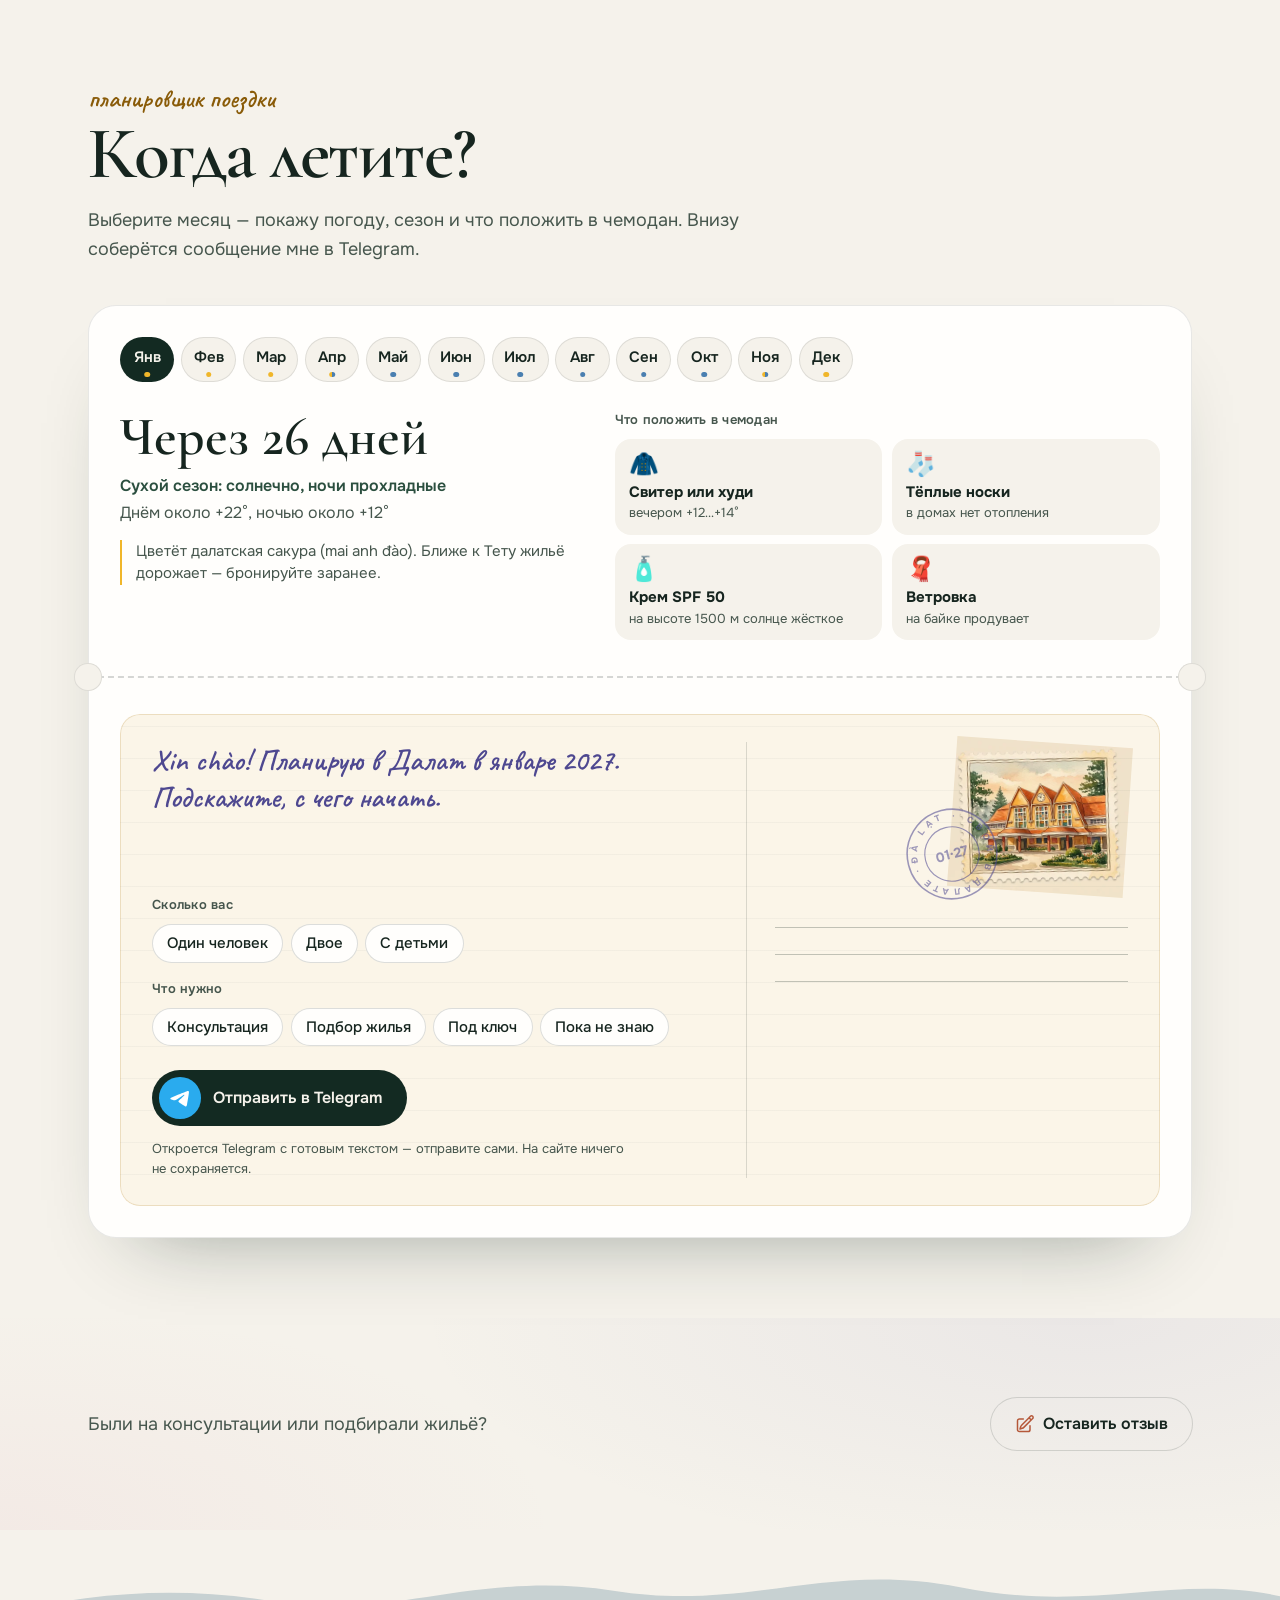
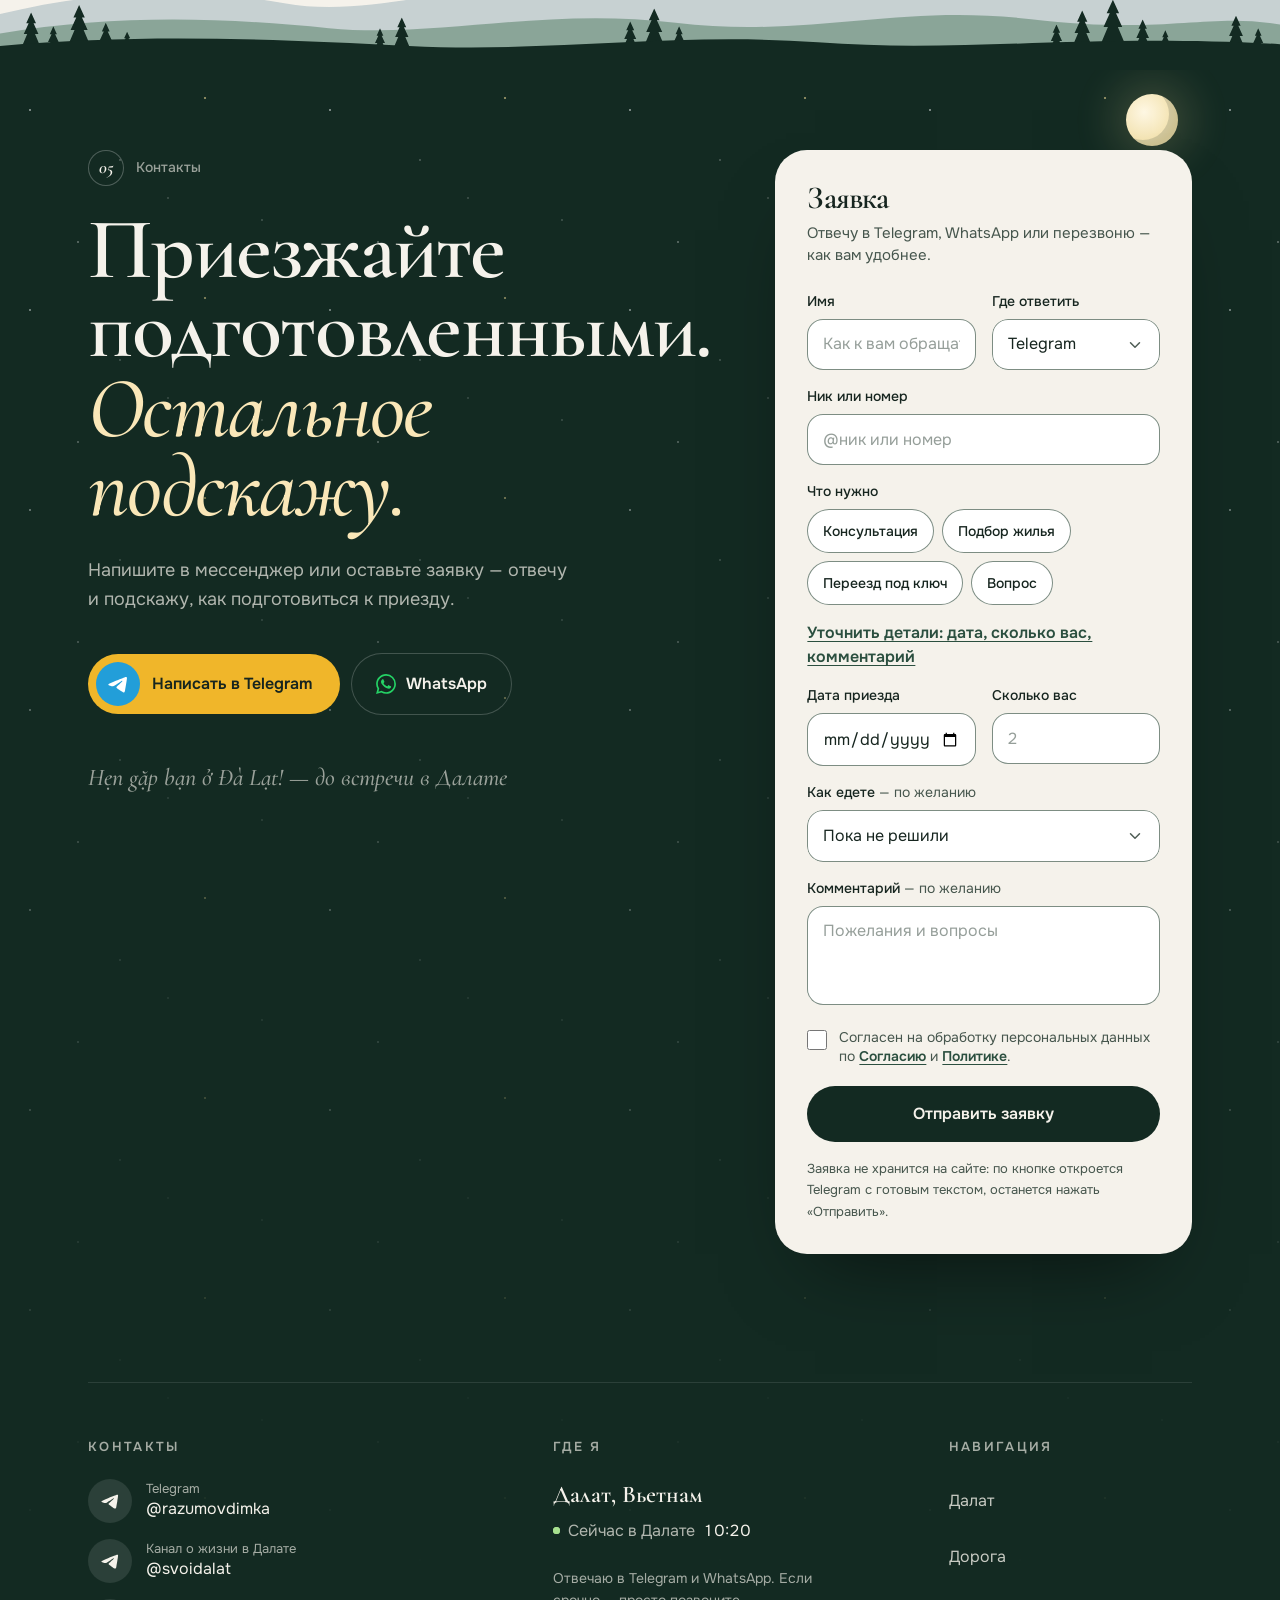
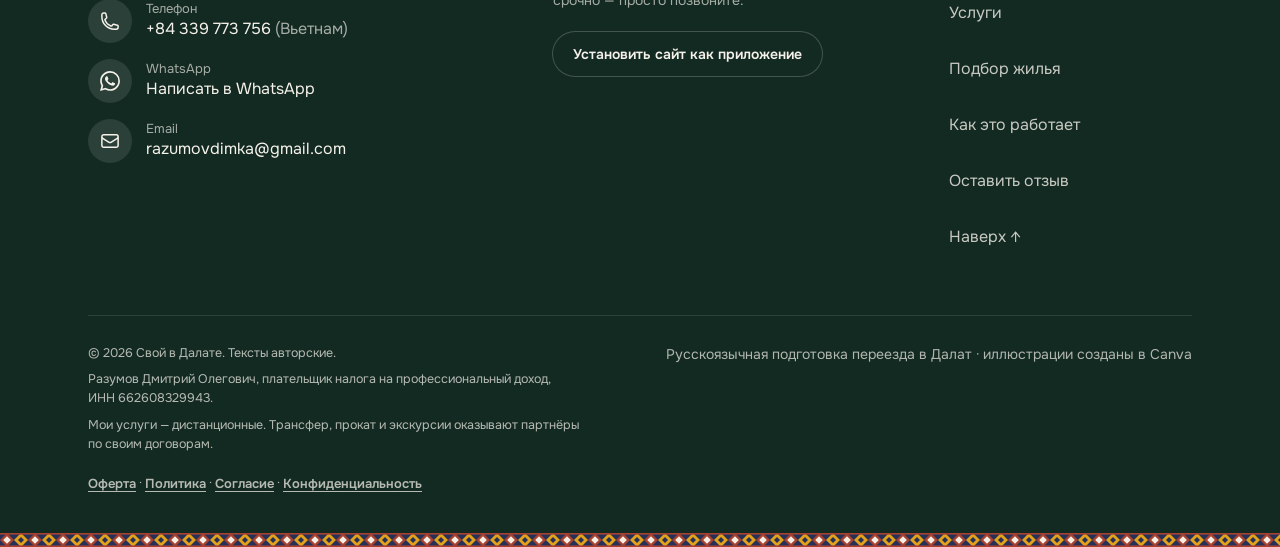
==== commit 224edff2: "Туман между секциями: мягкие градиентные переходы у «Как это работает», «Далат» и отзывов вместо рез" ====
--- a/index.html
+++ b/index.html
@@ -437,7 +437,7 @@
     </section>
 
     <!-- ================= КАК ЭТО РАБОТАЕТ ================= -->
-    <section id="how" class="relative bg-paper-deep/70 py-24 sm:py-32">
+    <section id="how" class="fog-band relative py-24 sm:py-32">
       <div class="brocade brocade--top" aria-hidden="true"></div>
       <div class="mx-auto max-w-6xl px-4 sm:px-6">
         <div class="reveal flex flex-col gap-6 lg:flex-row lg:items-end lg:justify-between">
@@ -558,7 +558,7 @@
     <div class="brocade" aria-hidden="true"></div>
 
     <!-- ================= ДАЛАТ ================= -->
-    <section id="dalat" class="relative py-24 sm:py-32">
+    <section id="dalat" class="fog-mist relative py-24 sm:py-32">
       <div class="mx-auto max-w-6xl px-4 sm:px-6">
         <div class="reveal grid gap-8 lg:grid-cols-12 lg:items-end lg:gap-10">
           <div class="lg:col-span-7">
@@ -768,7 +768,7 @@
 
     <!-- ================= ОТЗЫВЫ ================= -->
     <!-- Отзывы-заглушки убраны. Настоящие отзывы добавляйте перед формой: сетка из карточек <figure> (оценка, цитата, имя и город). -->
-    <section id="reviews" class="py-24 sm:py-32">
+    <section id="reviews" class="fog-bloom py-24 sm:py-32">
       <div class="mx-auto max-w-6xl px-4 sm:px-6">
         <div class="reveal flex flex-col gap-4 sm:flex-row sm:items-center sm:justify-between">
           <p class="text-lg text-ink-soft">Были на консультации или подбирали жильё?</p>
--- a/style.css
+++ b/style.css
@@ -435,6 +435,11 @@
 }
 
 /* ---------- Услуги ---------- */
+/* Туман между секциями: фон перетекает в соседний без резкой границы, только градиенты, без анимаций */
+.fog-band { background: linear-gradient(180deg, var(--paper) 0, rgb(233 229 217 / 0.8) 5rem, rgb(233 229 217 / 0.8) calc(100% - 5rem), var(--paper) 100%); }
+.fog-mist { background: linear-gradient(180deg, var(--paper) 0, #E3EBE8 7rem, #E9EFEC 45%, var(--paper) 100%); }
+.fog-bloom { background: radial-gradient(60rem 22rem at 85% 0%, rgb(111 106 174 / 0.08), transparent 70%), radial-gradient(50rem 20rem at 0% 100%, rgb(217 128 154 / 0.07), transparent 70%), var(--paper); }
+
 .services {
   background: linear-gradient(180deg, var(--paper) 0%, #E8EEEC 16%, #E8EEEC 84%, var(--paper) 100%);
 }
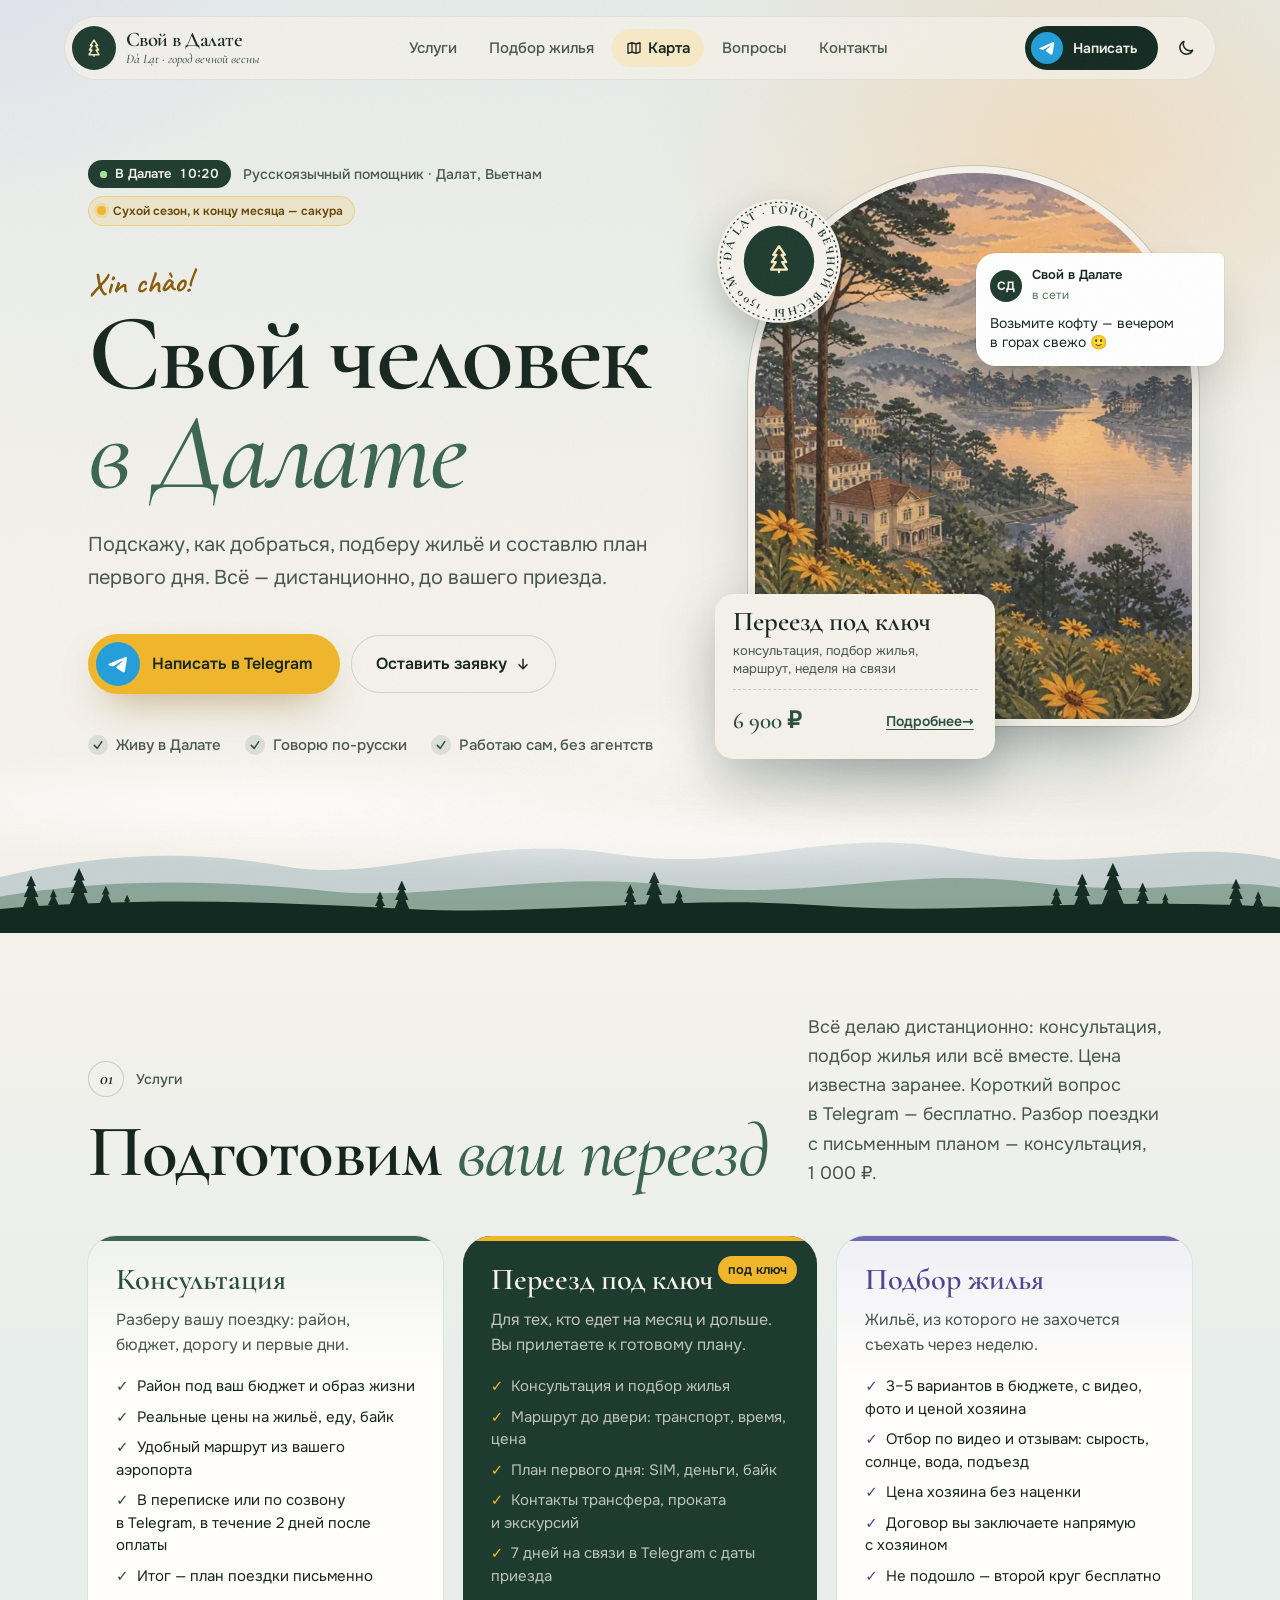
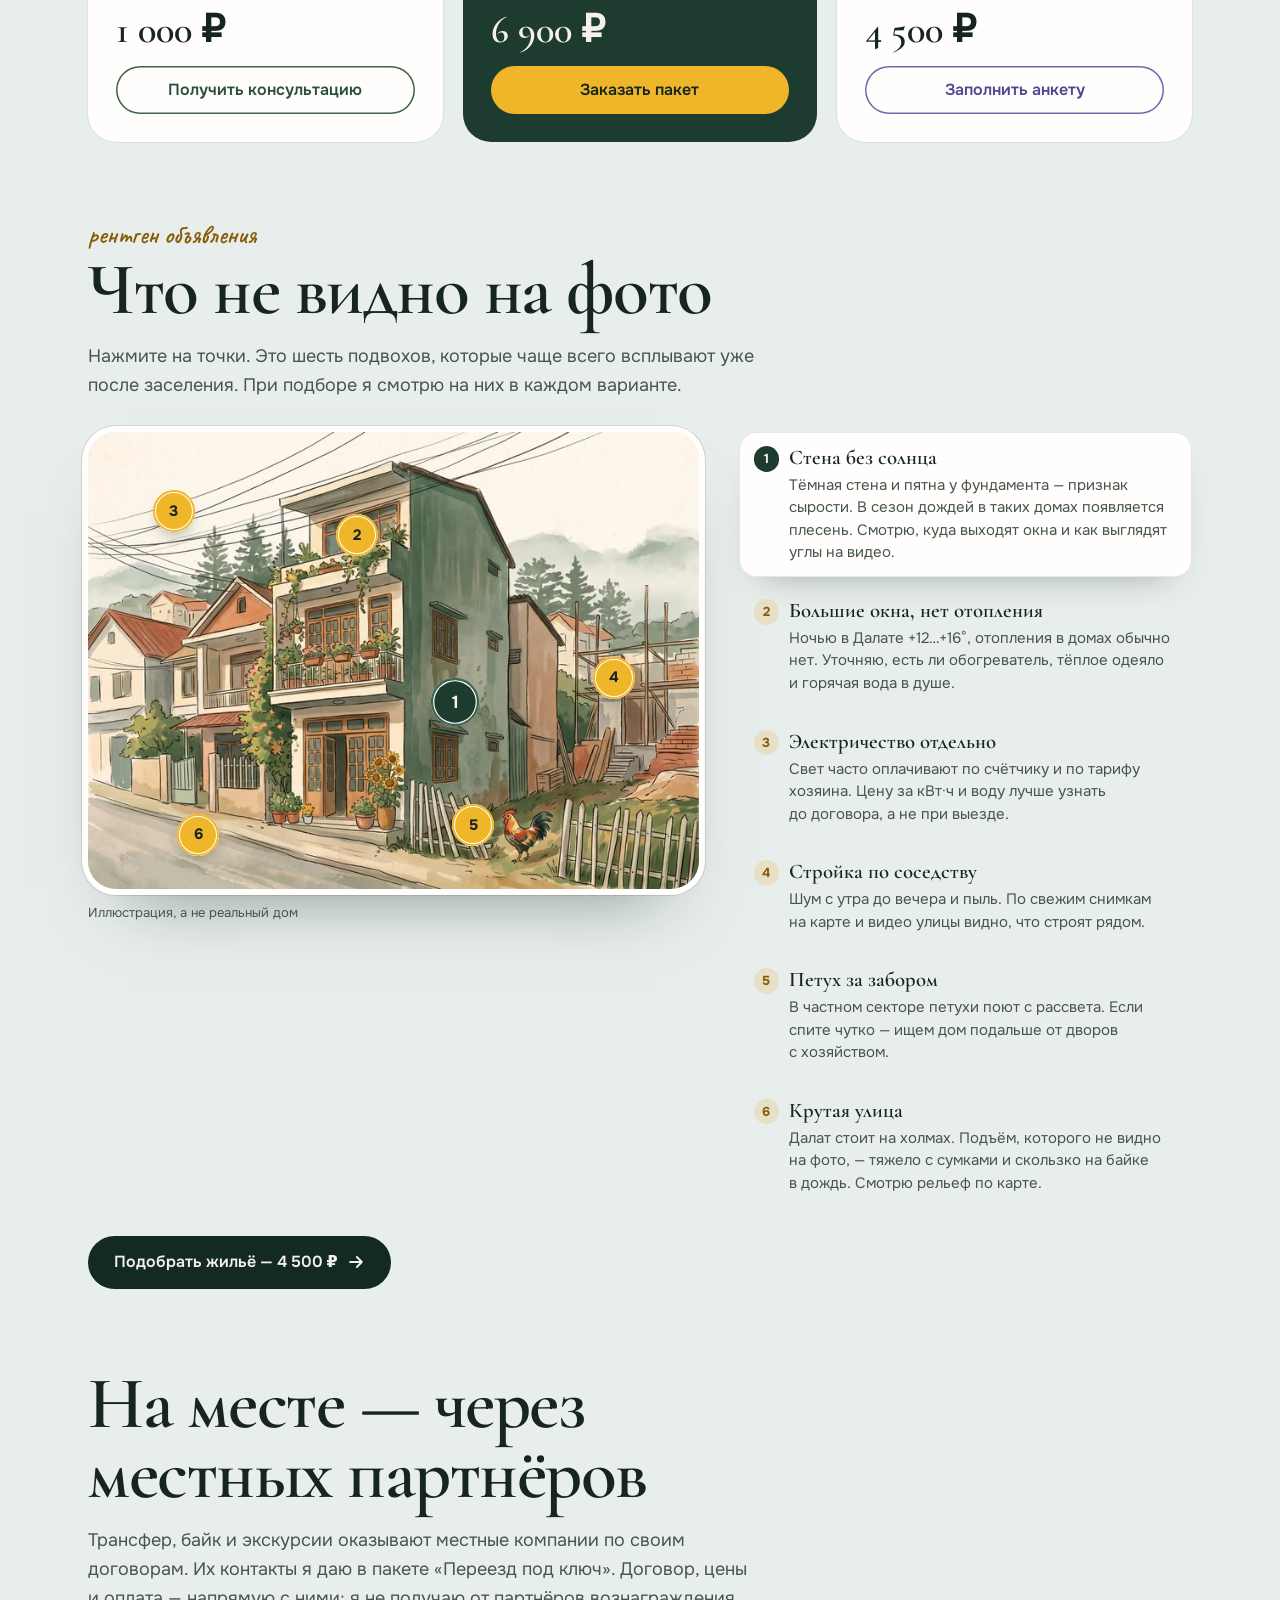
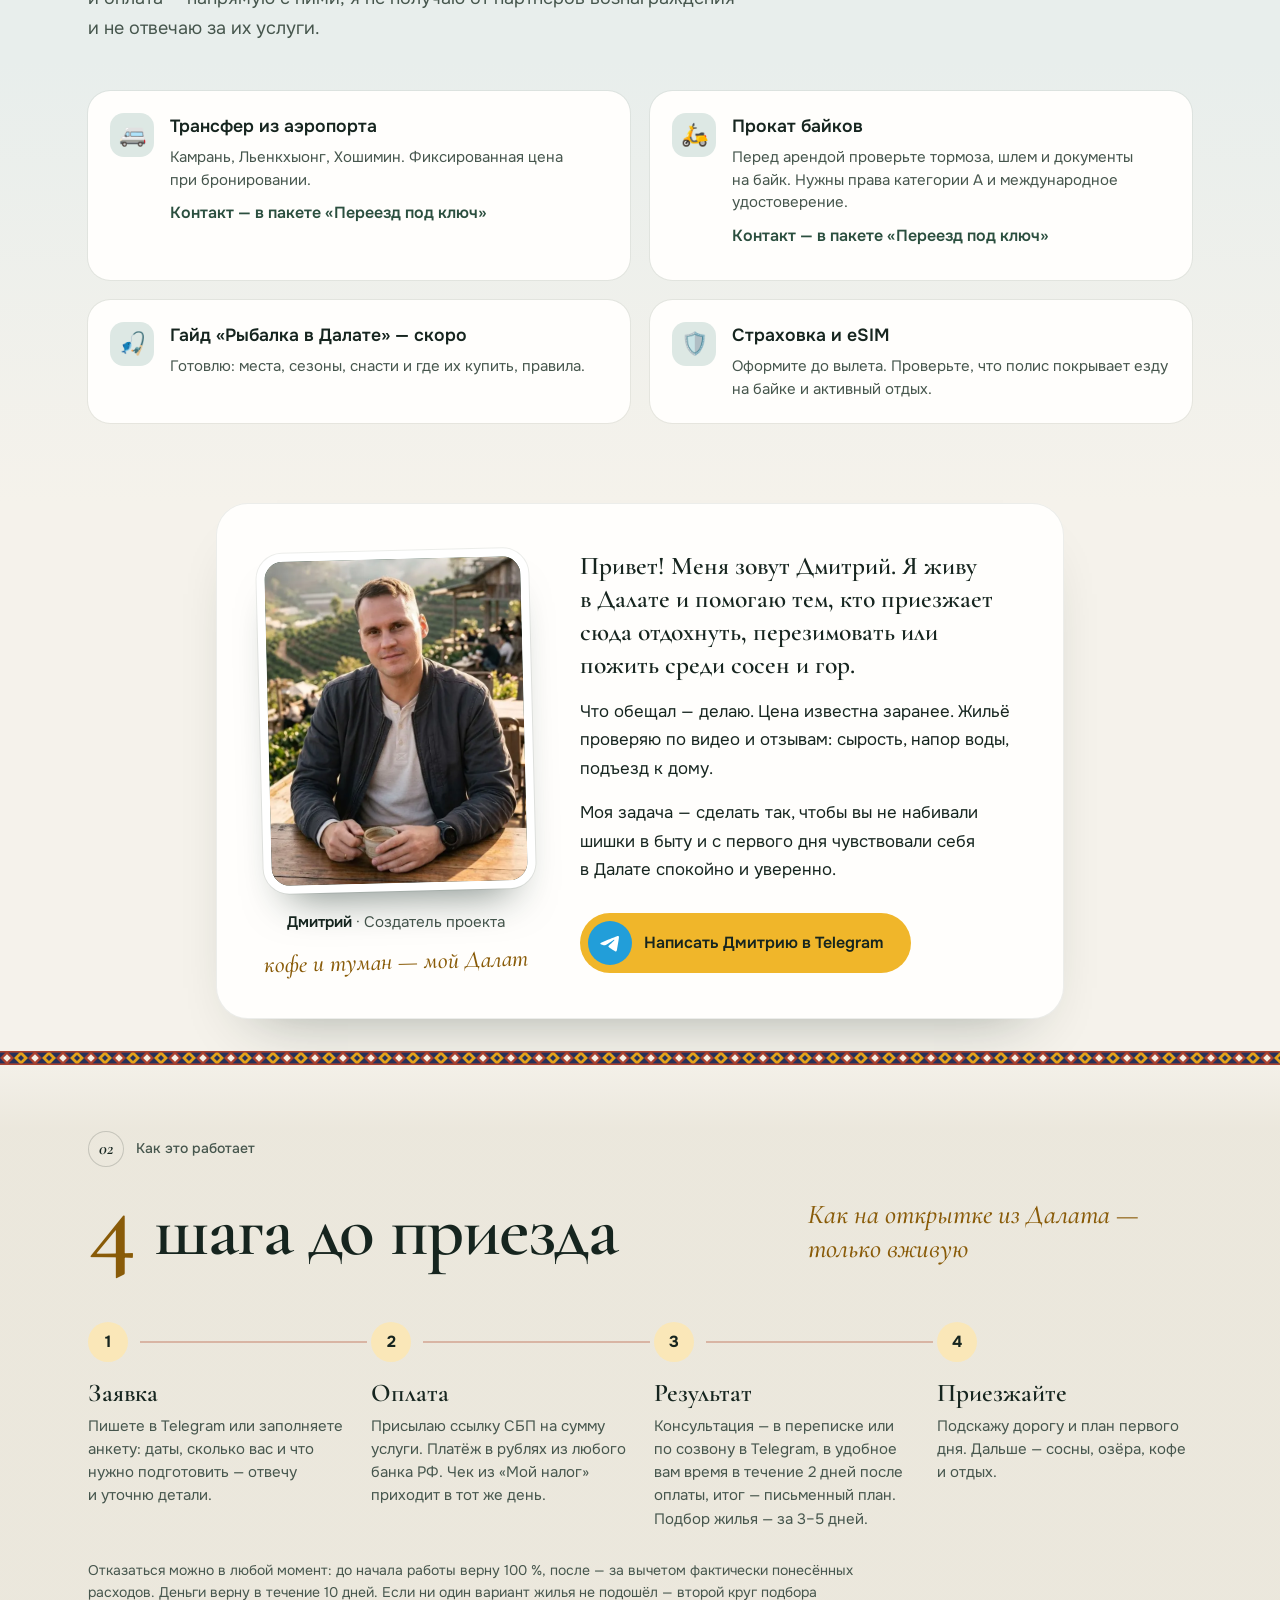
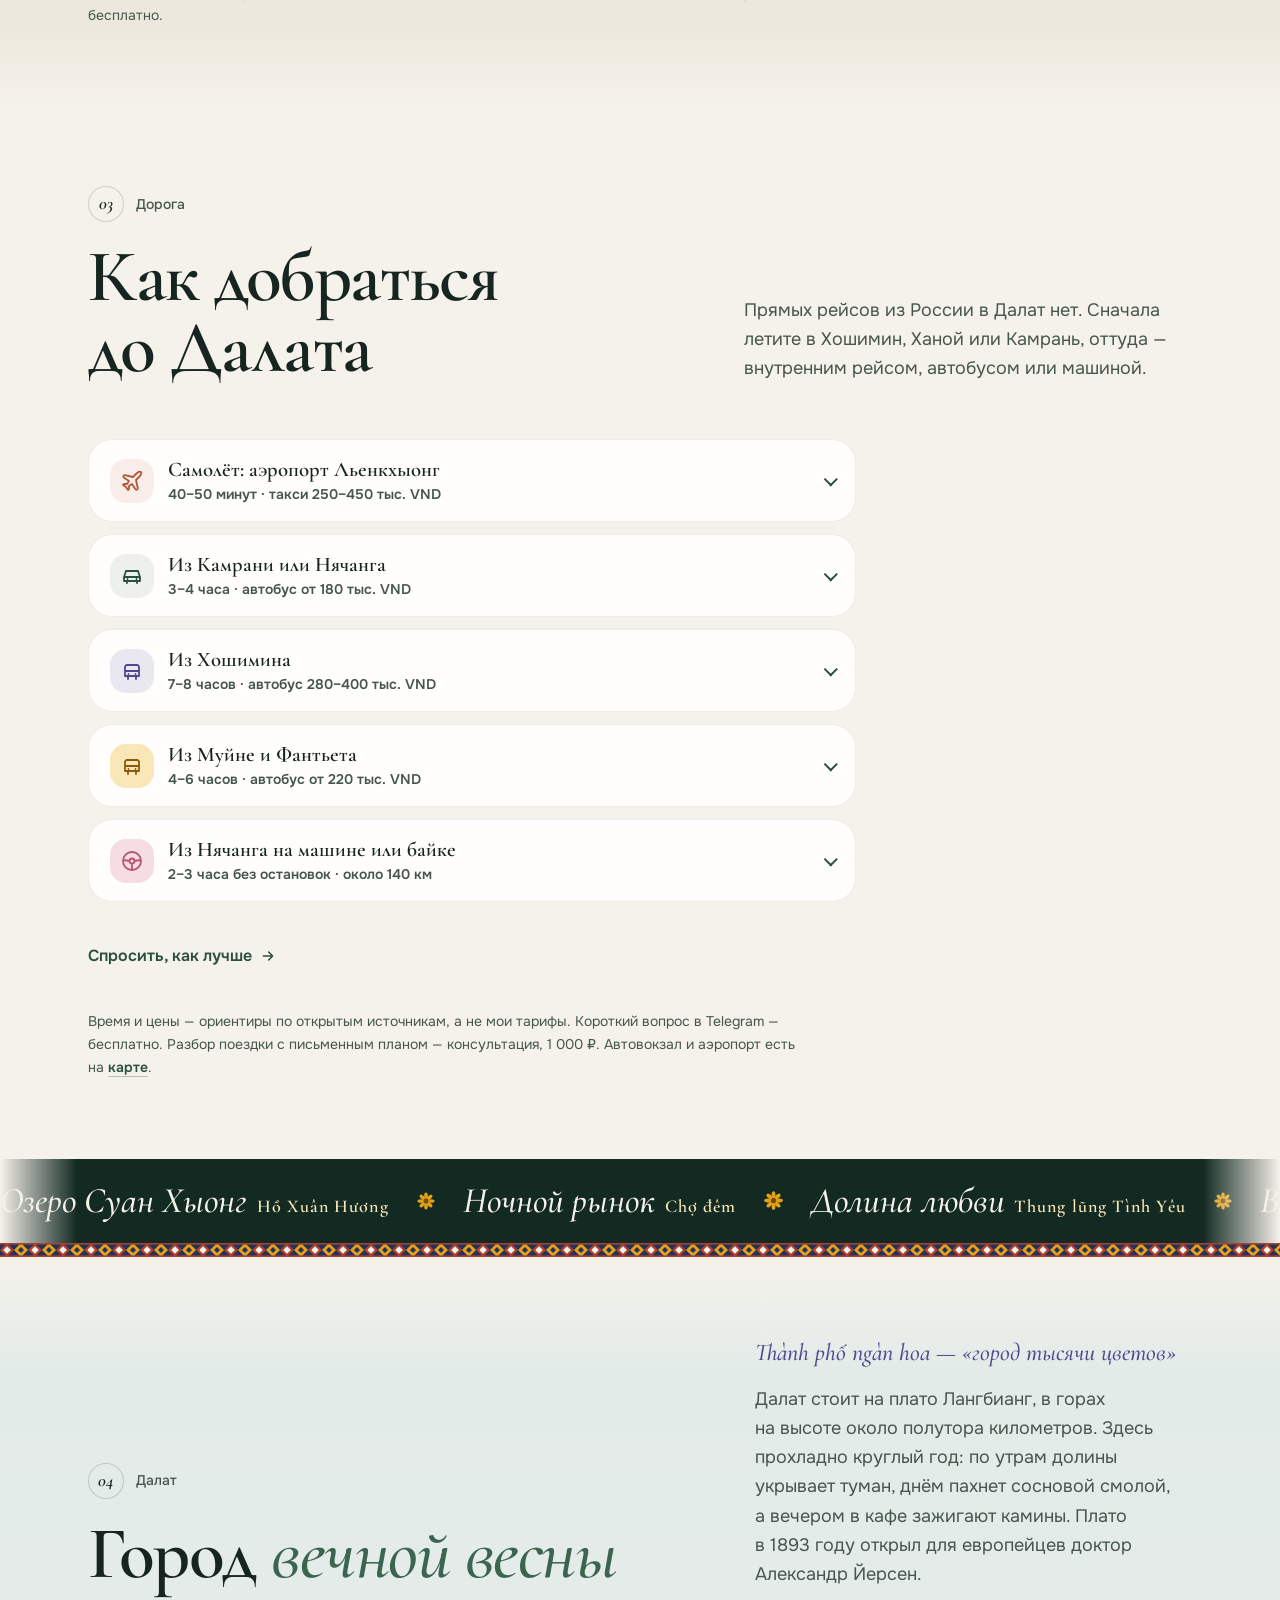
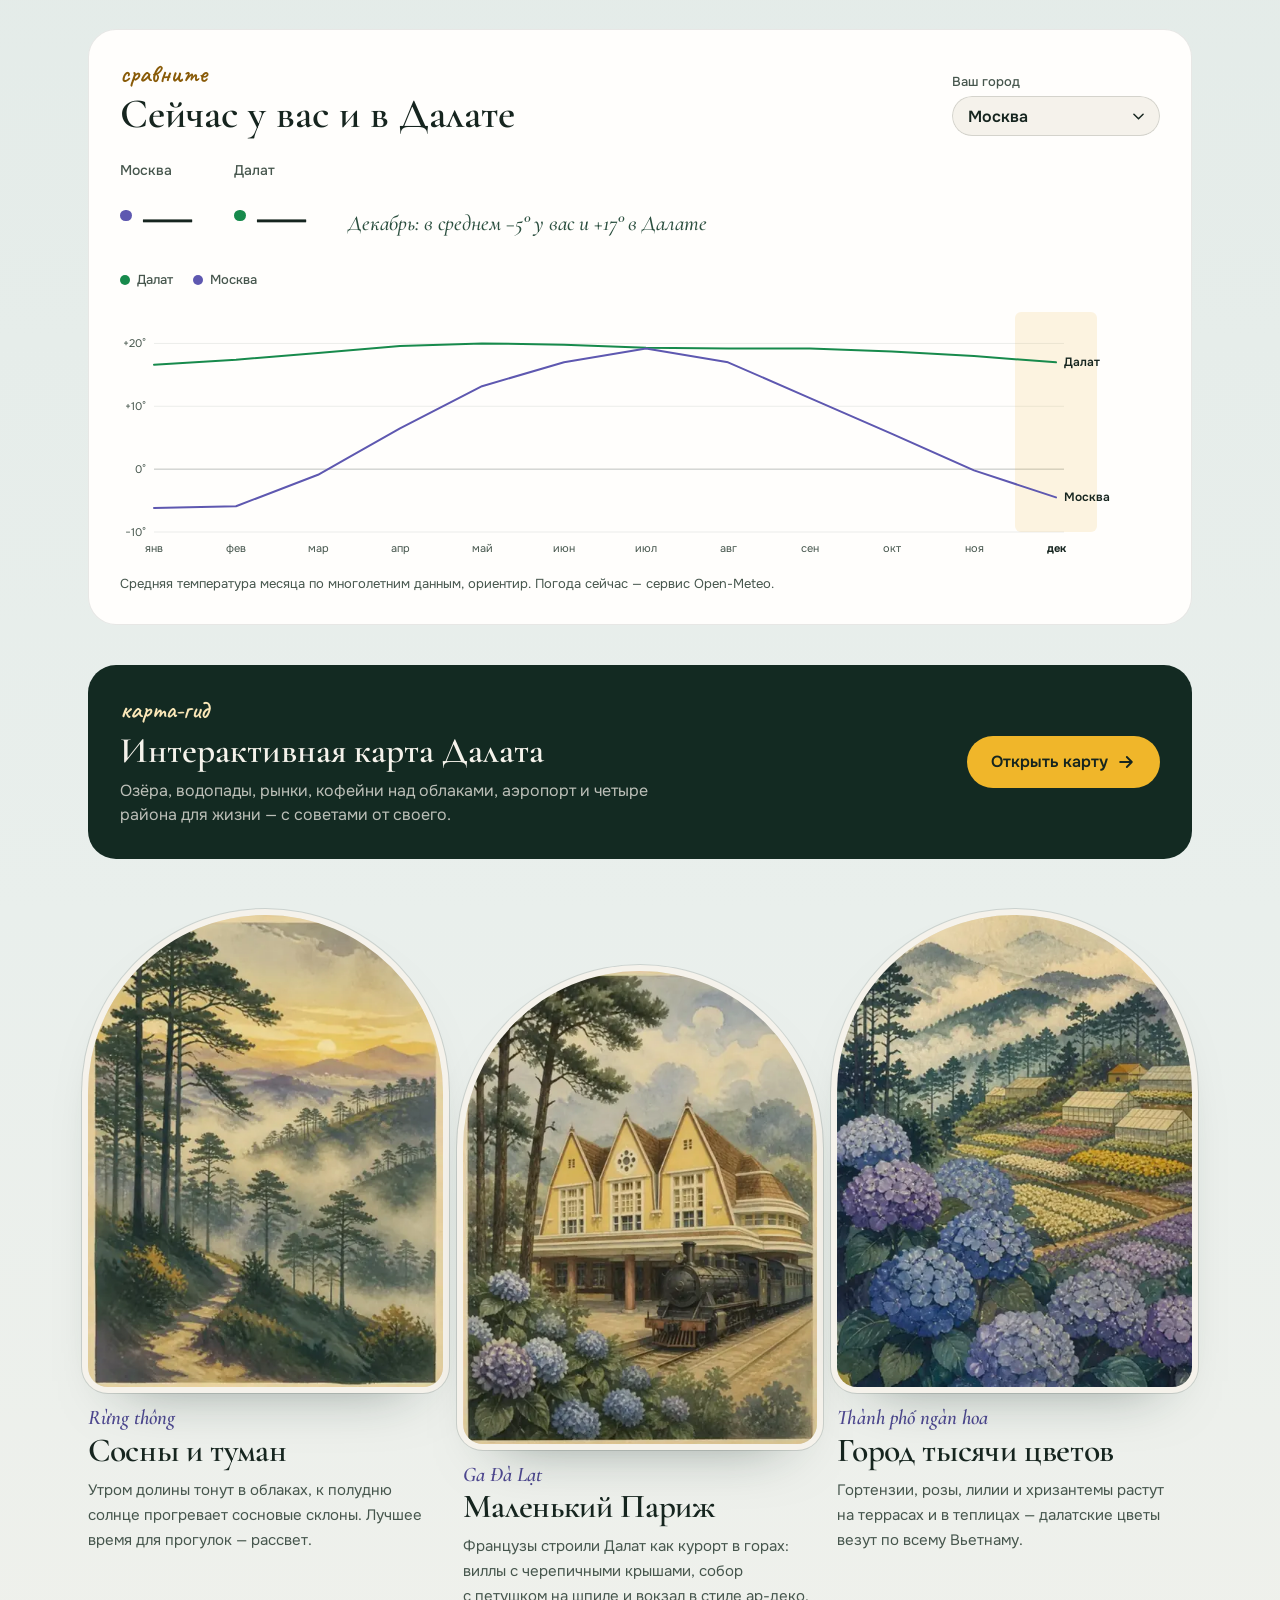
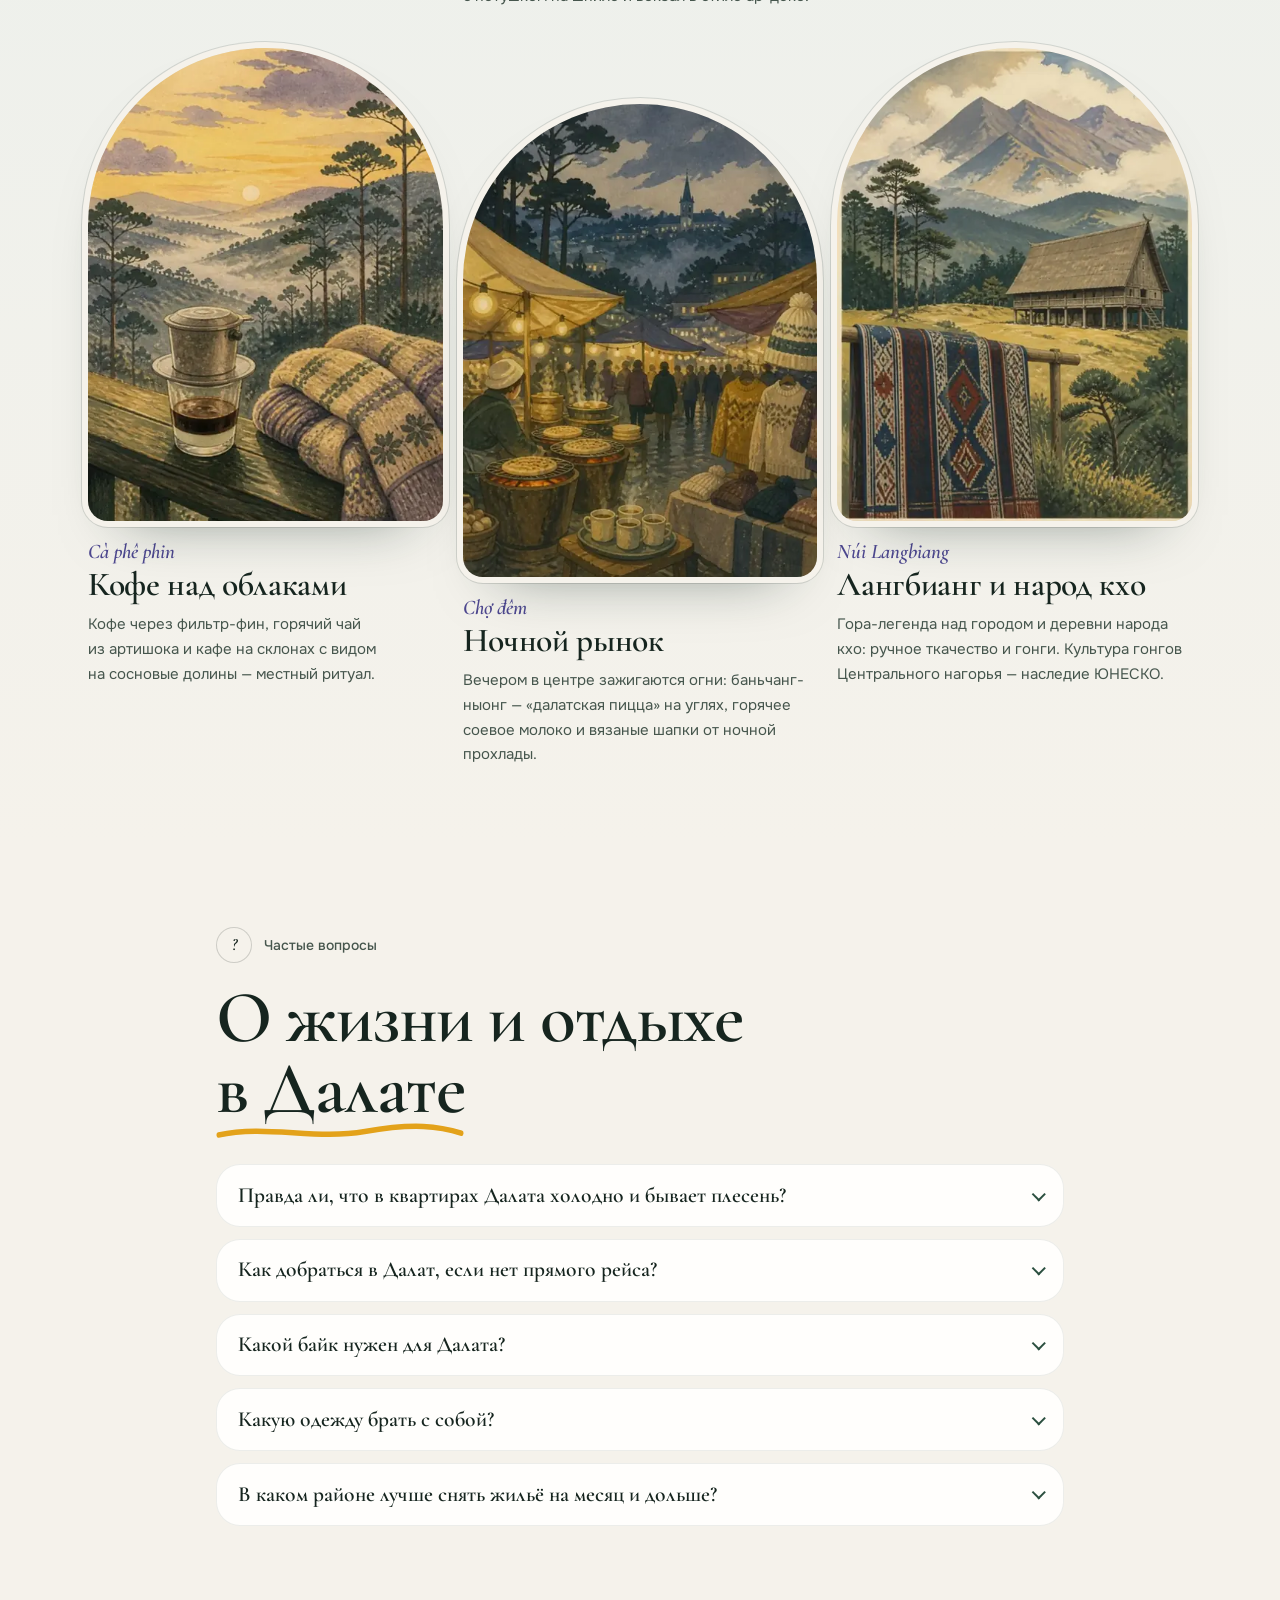
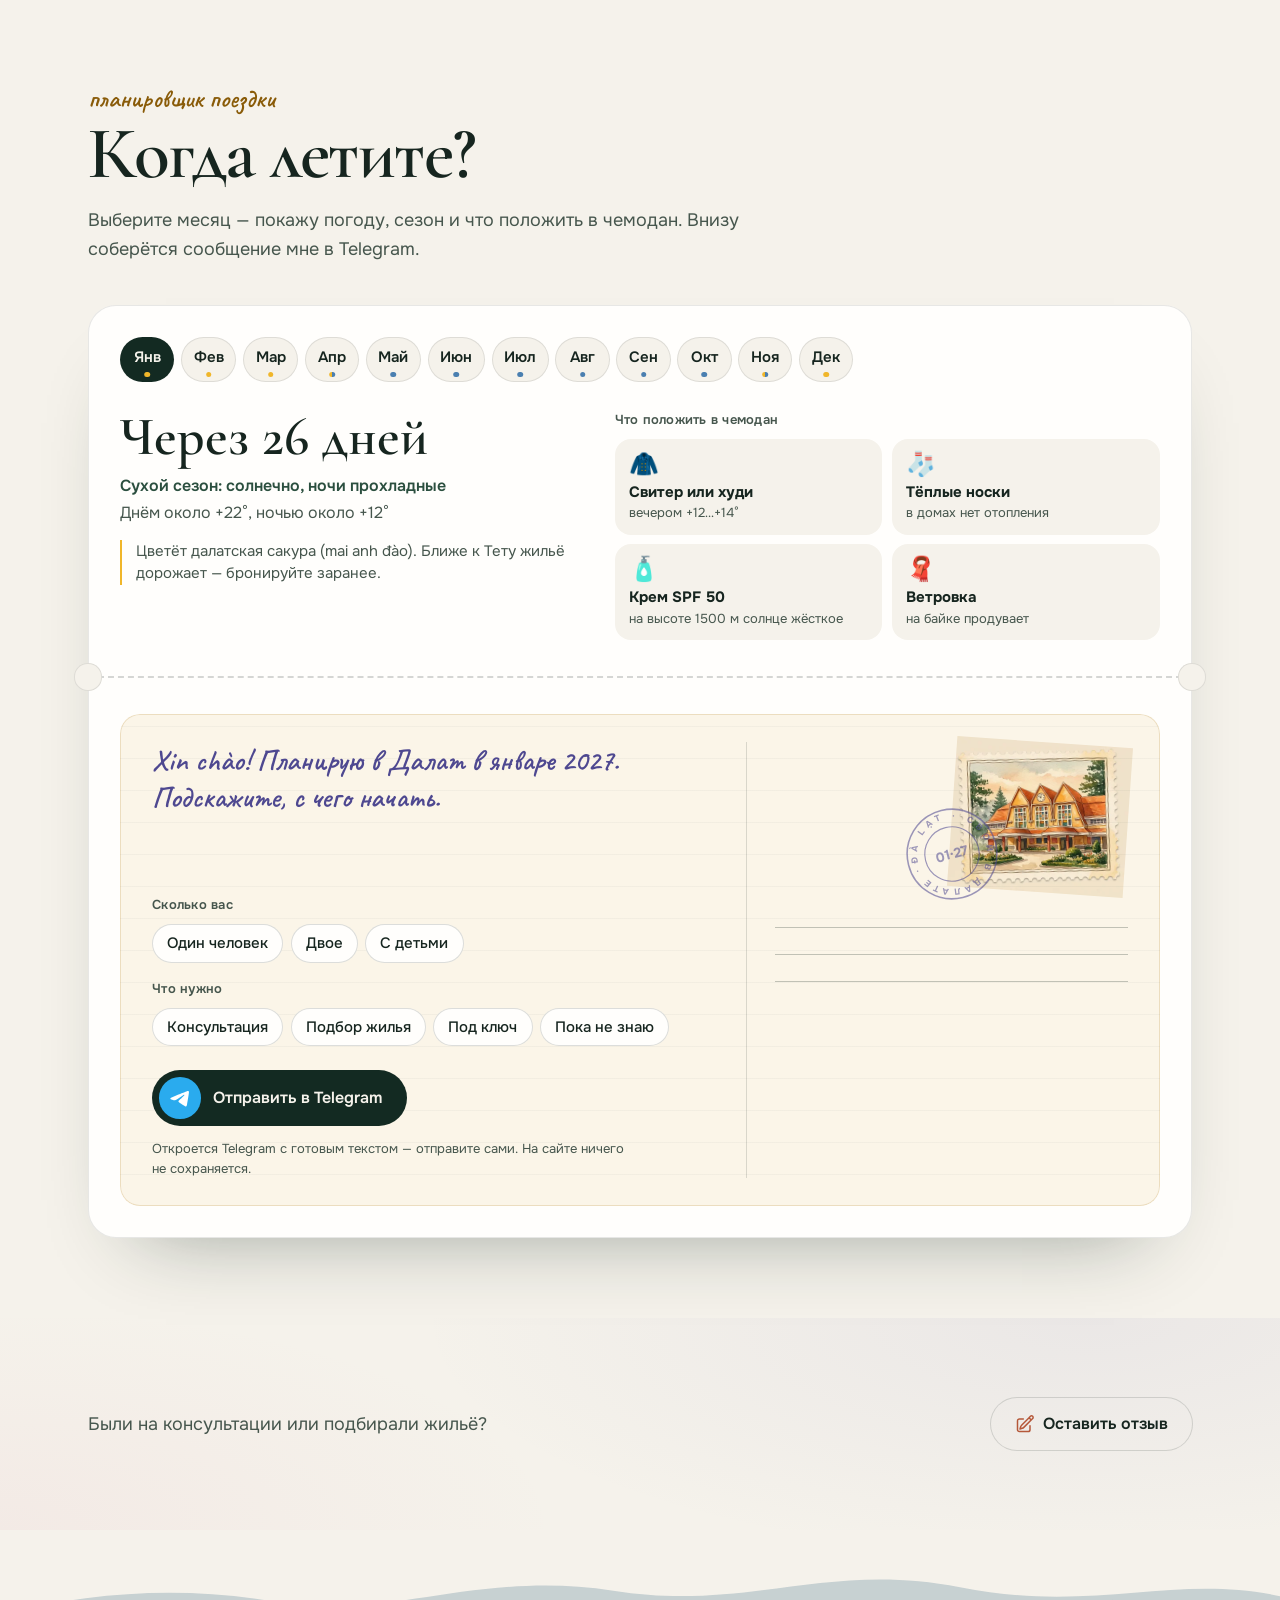
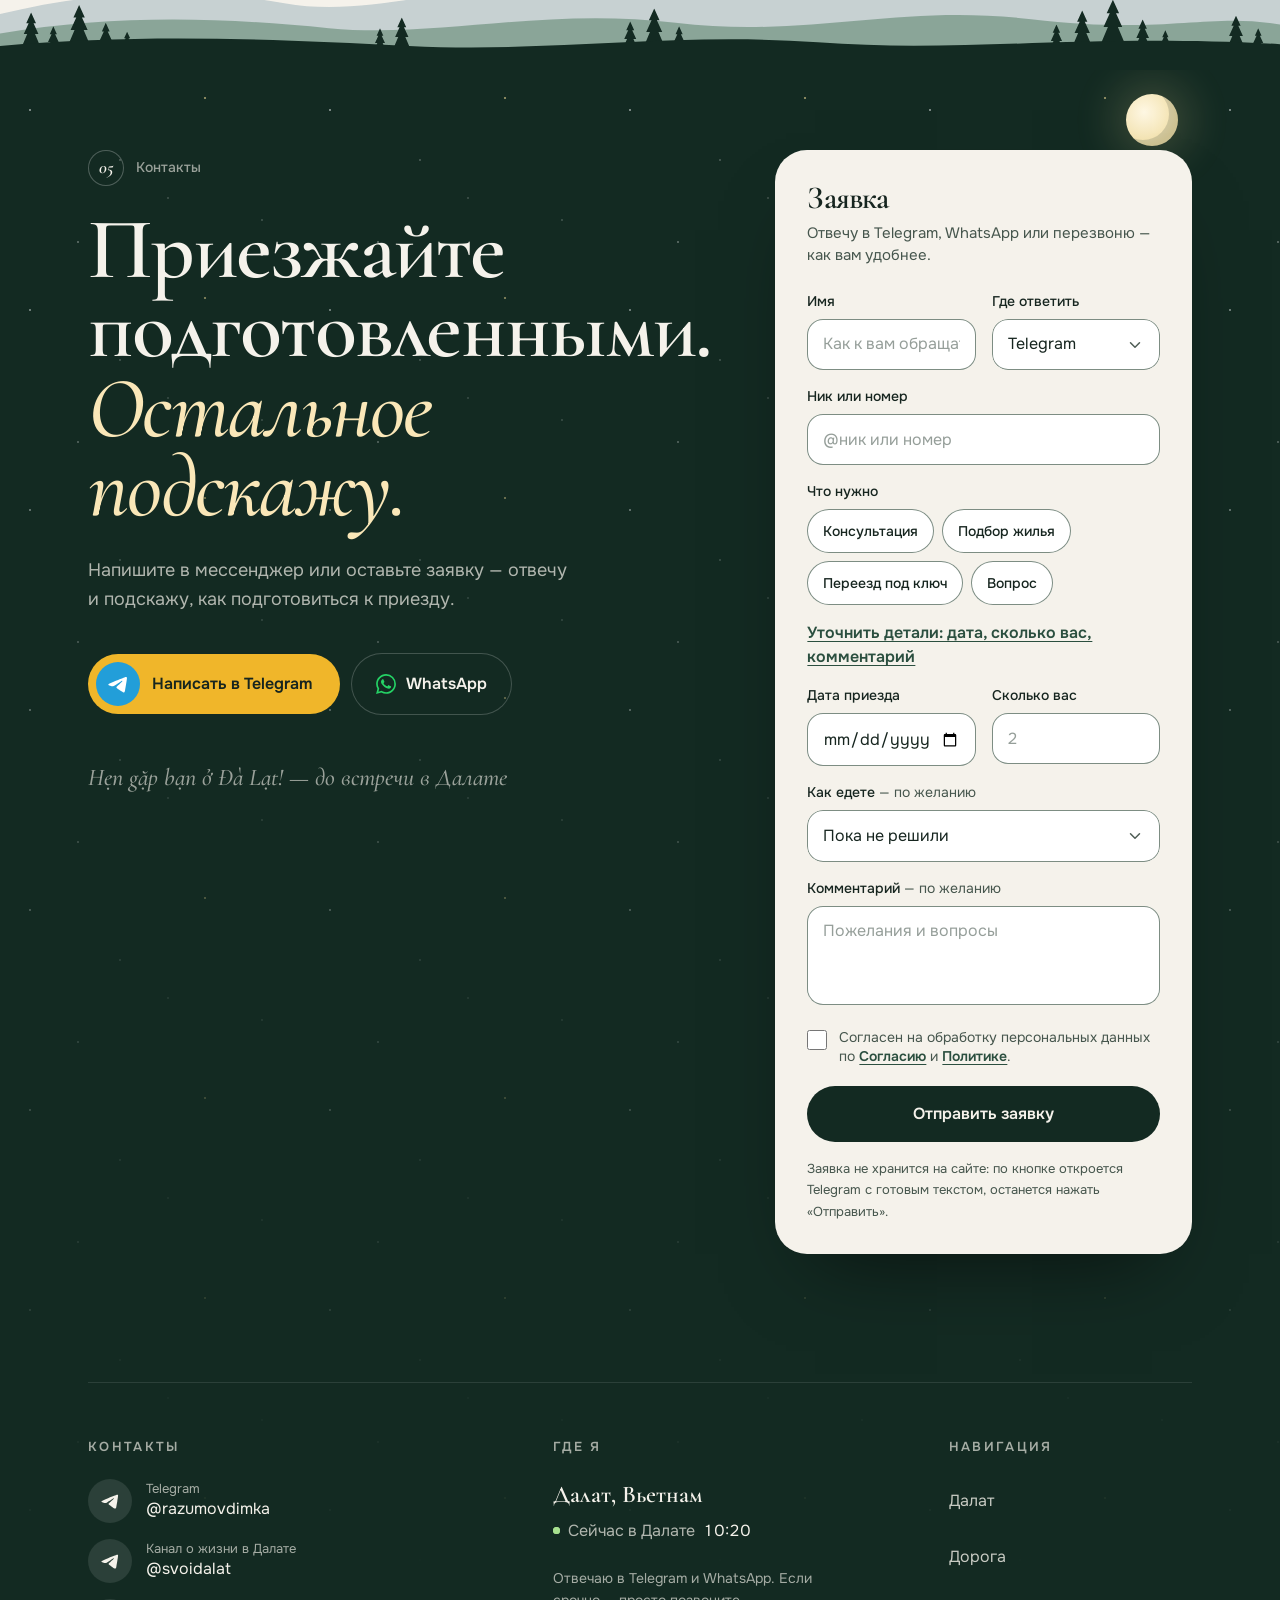
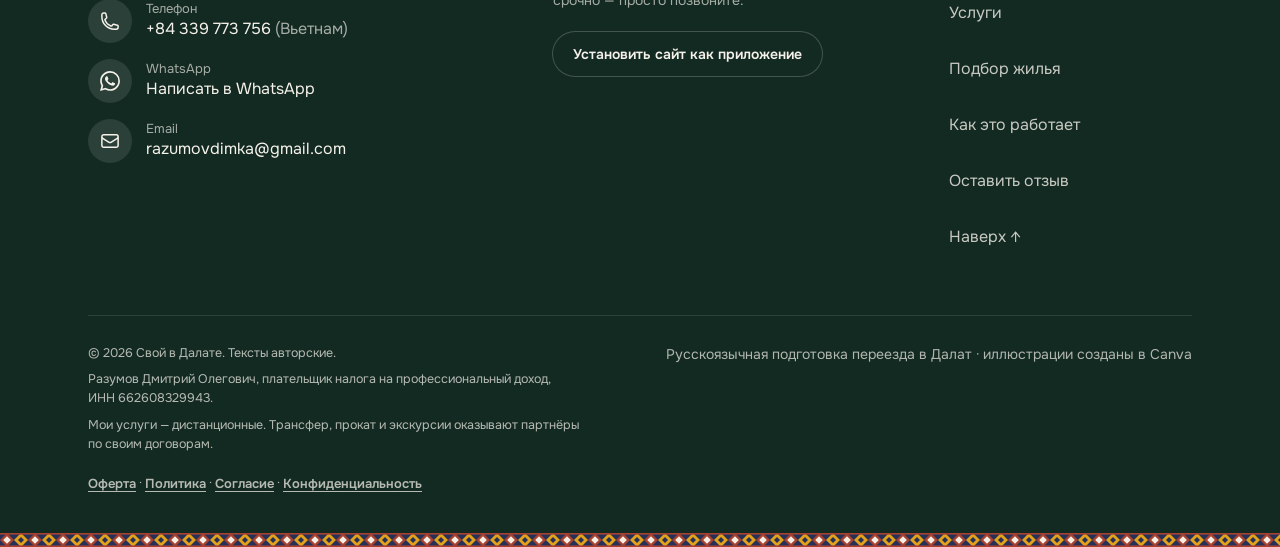
==== commit d83a9ecb: "Тёмная тема «Далат вечером»: theme-dark.css и theme.js на всех страницах, переключатель луна/солнце " ====
--- a/index.html
+++ b/index.html
@@ -7,6 +7,7 @@
   <meta name="description" content="Русскоязычная подготовка переезда в Далат: консультация, дистанционный подбор жилья, маршрут до двери и план первого дня. Трансфер, байк и экскурсии — через партнёров.">
   <meta name="robots" content="noindex, nofollow, noarchive, nosnippet">
   <meta name="theme-color" content="#F5F2EB">
+  <script>try{var t=localStorage.getItem('svoy:theme')}catch(e){}if(t!=='light'&&t!=='dark')t=window.matchMedia&&matchMedia('(prefers-color-scheme: dark)').matches?'dark':'light';document.documentElement.dataset.theme=t</script>
   <link rel="manifest" href="manifest.webmanifest">
   <link rel="apple-touch-icon" href="icons/apple-touch-icon.png">
   <meta name="mobile-web-app-capable" content="yes">
@@ -64,6 +65,7 @@
   <link rel="stylesheet" href="guard.css">
   <!-- Tailwind собран заранее (tools/tailwind.config.js) и идёт последним, как раньше шёл CDN -->
   <link rel="stylesheet" href="tw.css">
+  <link rel="stylesheet" href="theme-dark.css">
 </head>
 
 <body class="bg-paper font-sans text-ink antialiased selection:bg-sunflower/30">
@@ -133,6 +135,10 @@
           <span class="grid h-8 w-8 place-items-center rounded-full bg-tg text-white"><svg class="h-4 w-4" aria-hidden="true"><use href="#i-tg"/></svg></span>
           Написать
         </a>
+        <button type="button" class="theme-toggle" data-theme-toggle aria-pressed="false" aria-label="Тёмная тема">
+          <svg class="theme-toggle__moon" viewBox="0 0 24 24" fill="none" stroke="currentColor" stroke-width="1.8" stroke-linecap="round" stroke-linejoin="round" aria-hidden="true"><path d="M20 14.5A8 8 0 0 1 9.5 4a8 8 0 1 0 10.5 10.5Z"/></svg>
+          <svg class="theme-toggle__sun" viewBox="0 0 24 24" fill="none" stroke="currentColor" stroke-width="1.8" stroke-linecap="round" aria-hidden="true"><circle cx="12" cy="12" r="4"/><path d="M12 2v2M12 20v2M4.9 4.9l1.4 1.4M17.7 17.7l1.4 1.4M2 12h2M20 12h2M4.9 19.1l1.4-1.4M17.7 6.3l1.4-1.4"/></svg>
+        </button>
         <button id="menu-toggle" type="button"
                 class="grid h-11 w-11 place-items-center rounded-full transition hover:bg-ink/5 xl:hidden"
                 aria-expanded="false" aria-controls="mobile-menu" aria-label="Открыть меню">
@@ -1086,6 +1092,7 @@
   <script src="script.js" defer></script>
   <script src="pwa.js" defer></script>
   <script src="guard.js" defer></script>
+  <script src="theme.js" defer></script>
   <script src="analytics.js" defer></script>
 </body>
 </html>
--- a/style.css
+++ b/style.css
@@ -24,6 +24,9 @@
   --hydrangea-deep: #4E4890;
   --clay: #B5583A;
   --ease-out: cubic-bezier(0.2, 0.7, 0.2, 1);
+  /* Постоянные цвета текста: на тёмной сосне и на подсолнухе — не меняются в тёмной теме */
+  --on-dark: #F5F2EB;
+  --on-light: #16251F;
 }
 
 html {
@@ -103,7 +106,7 @@
 }
 
 .eyebrow--dark { color: rgb(245 242 235 / 0.6); }
-.eyebrow--dark .eyebrow__num { color: var(--paper); box-shadow: inset 0 0 0 1px rgb(255 255 255 / 0.25); }
+.eyebrow--dark .eyebrow__num { color: var(--on-dark); box-shadow: inset 0 0 0 1px rgb(255 255 255 / 0.25); }
 
 .section-title {
   max-width: 44rem;
@@ -116,7 +119,7 @@
 
 .section-title em {
   font-weight: 500;
-  color: var(--pine-600);
+  color: var(--pt-600, var(--pine-600));
 }
 
 /* Вьетнамские названия — курсивом, как подписи на старых открытках */
@@ -500,7 +503,7 @@
   padding: 0.4rem 0.8rem;
   border-radius: 9999px;
   background: rgb(19 42 34 / 0.82);
-  color: var(--paper);
+  color: var(--on-dark);
   font-size: 12px;
   font-weight: 600;
   -webkit-backdrop-filter: blur(6px);
@@ -589,7 +592,7 @@
   font-style: italic;
   font-weight: 600;
   line-height: 1;
-  color: var(--pine-800);
+  color: var(--pt-800, var(--pine-800));
 }
 
 .stamp__postmark {
@@ -691,7 +694,7 @@
 
 input:checked + .pick {
   background: var(--pine-900);
-  color: var(--paper);
+  color: var(--on-dark);
   box-shadow: inset 0 0 0 1px var(--pine-900);
 }
 
@@ -854,7 +857,7 @@
   gap: 3px;
   font: 600 10.5px/1.1 Onest, system-ui, sans-serif;
   white-space: nowrap;
-  color: var(--pine-900);
+  color: var(--pt-900, var(--pine-900));
   transform: translate(-50%, -50%);
   cursor: pointer;
   transition: transform 0.15s ease;
@@ -982,7 +985,7 @@
 }
 .realty-btn--ghost { box-shadow: inset 0 0 0 1px rgb(22 37 31 / 0.15); color: var(--ink); }
 .realty-btn--ghost:hover { background: rgb(22 37 31 / 0.05); }
-.realty-btn--primary { background: var(--pine-900); color: var(--paper); }
+.realty-btn--primary { background: var(--pine-900); color: var(--on-dark); }
 .realty-btn--primary:hover { background: var(--pine-700); }
 
 /* Попап на карте */
@@ -1021,7 +1024,7 @@
   padding: 0.7rem;
   border-radius: 9999px;
   background: var(--pine-900);
-  color: var(--paper);
+  color: var(--on-dark);
   font-size: 14px;
   font-weight: 600;
   cursor: pointer;
@@ -1231,7 +1234,7 @@
 .faq__a { padding: 0 1.35rem 1.35rem; color: var(--ink-soft); font-size: 1.0625rem; line-height: 1.65; }
 .faq__a p + p { margin-top: 0.75rem; }
 .faq__a strong { color: var(--ink); }
-.faq__link { font-weight: 600; color: var(--pine-700); text-decoration: underline; text-underline-offset: 3px; }
+.faq__link { font-weight: 600; color: var(--pt-700, var(--pine-700)); text-decoration: underline; text-underline-offset: 3px; }
 
 /* ---------- Блок «От автора» ---------- */
 .author__card {
@@ -1365,7 +1368,7 @@
     transition: background-color 0.2s ease, color 0.2s ease, transform 0.2s var(--ease-out);
   }
   .tabbar svg { width: 1.4rem; height: 1.4rem; }
-  .tabbar a[aria-current="page"] { color: var(--pine-800); background: rgb(30 59 48 / 0.09); }
+  .tabbar a[aria-current="page"] { color: var(--pt-800, var(--pine-800)); background: rgb(30 59 48 / 0.09); }
   .tabbar a:active { transform: scale(0.94); transition-duration: 0.08s; }
   .tabbar__tg { color: #1B8AC0; }
   /* Кнопка Telegram уже есть в панели */
@@ -1374,11 +1377,11 @@
 @media (prefers-reduced-motion: reduce) { .tabbar a:active { transform: none; } }
 
 /* ---------- Каталог: «Поделиться», цена в другой валюте ---------- */
-.share-link { flex: none; padding: 0.1rem 0; border: 0; background: none; font-size: 0.875rem; font-weight: 600; color: var(--pine-700); text-decoration: underline; text-underline-offset: 3px; text-decoration-color: rgb(43 79 63 / 0.35); }
-@media (hover: hover) { .share-link:hover { color: var(--pine-900); text-decoration-color: currentColor; } }
+.share-link { flex: none; padding: 0.1rem 0; border: 0; background: none; font-size: 0.875rem; font-weight: 600; color: var(--pt-700, var(--pine-700)); text-decoration: underline; text-underline-offset: 3px; text-decoration-color: rgb(43 79 63 / 0.35); }
+@media (hover: hover) { .share-link:hover { color: var(--pt-900, var(--pine-900)); text-decoration-color: currentColor; } }
 .share-link:active { opacity: 0.6; }
-.realty-popup__alt { margin: 0.1rem 0 0 !important; font-size: 13px; font-weight: 600; color: var(--pine-700); }
-.realty-popup__share { display: block; width: 100%; margin-top: 0.4rem; padding: 0.45rem; border: 0; background: none; font-size: 13px; font-weight: 600; color: var(--pine-700); text-decoration: underline; text-underline-offset: 3px; }
+.realty-popup__alt { margin: 0.1rem 0 0 !important; font-size: 13px; font-weight: 600; color: var(--pt-700, var(--pine-700)); }
+.realty-popup__share { display: block; width: 100%; margin-top: 0.4rem; padding: 0.45rem; border: 0; background: none; font-size: 13px; font-weight: 600; color: var(--pt-700, var(--pine-700)); text-decoration: underline; text-underline-offset: 3px; }
 
 /* Пока открыто окно объекта, кнопка «На весь экран» его не перекрывает */
 .has-popup .map-full-btn { opacity: 0; pointer-events: none; }
@@ -1486,7 +1489,7 @@
     font-size: 14px; font-weight: 600; background: var(--card);
     box-shadow: inset 0 0 0 1px rgb(22 37 31 / 0.15);
   }
-  .filters-toggle[aria-expanded="true"] { background: var(--pine-900); color: var(--paper); }
+  .filters-toggle[aria-expanded="true"] { background: var(--pine-900); color: var(--on-dark); }
   #realty .realty-filters { display: none; }
   #realty .realty-filters.is-open { display: grid; }
 }
@@ -1548,9 +1551,9 @@
 .price-grid { display: grid; gap: 1.25rem; margin-top: 3rem; }
 @media (min-width: 768px) { .price-grid--3 { grid-template-columns: repeat(3, 1fr); } .price-grid--2 { grid-template-columns: repeat(2, 1fr); } }
 .price-card { position: relative; display: flex; flex-direction: column; padding: 1.75rem; border-radius: 1.75rem; background: var(--card); box-shadow: 0 0 0 1px rgb(22 37 31 / 0.06); }
-.price-card--hit { background: var(--pine-800); color: var(--paper); box-shadow: none; }
+.price-card--hit { background: var(--pine-800); color: var(--on-dark); box-shadow: none; }
 .price-card--hit .price-card__text, .price-card--hit .price-card__list li { color: rgb(245 242 235 / 0.75); }
-.price-card__badge { position: absolute; top: 1.25rem; right: 1.25rem; padding: 0.25rem 0.65rem; border-radius: 9999px; background: var(--sunflower); color: var(--ink); font-size: 12px; font-weight: 600; }
+.price-card__badge { position: absolute; top: 1.25rem; right: 1.25rem; padding: 0.25rem 0.65rem; border-radius: 9999px; background: var(--sunflower); color: var(--on-light); font-size: 12px; font-weight: 600; }
 .price-card__title { margin: 0; padding-right: 4.5rem; font-family: "Cormorant Garamond", Georgia, serif; font-size: 1.9rem; font-weight: 600; line-height: 1.05; }
 .price-card__text { margin: 0.75rem 0 0; line-height: 1.55; color: var(--ink-soft); }
 .price-card__list { display: grid; gap: 0.5rem; margin: 1.1rem 0 0; padding: 0; list-style: none; font-size: 15px; }
@@ -1558,11 +1561,11 @@
 .price-card__price { display: flex; align-items: baseline; gap: 0.5rem; margin: auto 0 0; padding-top: 1.5rem; }
 .price-card__price b { font-family: "Cormorant Garamond", Georgia, serif; font-size: 2.4rem; font-weight: 600; line-height: 1; }
 .price-card__price span { font-size: 14px; opacity: 0.7; }
-.price-card__btn { display: inline-flex; align-items: center; justify-content: center; min-height: 48px; margin-top: 1rem; padding: 0 1.5rem; border-radius: 9999px; background: var(--pine-800); color: var(--paper); font-weight: 600; text-decoration: none; text-align: center; transition: background 0.2s var(--ease-out), transform 0.2s var(--ease-out); }
+.price-card__btn { display: inline-flex; align-items: center; justify-content: center; min-height: 48px; margin-top: 1rem; padding: 0 1.5rem; border-radius: 9999px; background: var(--pine-800); color: var(--on-dark); font-weight: 600; text-decoration: none; text-align: center; transition: background 0.2s var(--ease-out), transform 0.2s var(--ease-out); }
 .price-card__btn:hover { background: var(--pine-700); transform: translateY(-2px); }
-.price-card__btn--ghost { background: transparent; color: var(--pine-800); box-shadow: inset 0 0 0 1.5px rgb(30 59 48 / 0.3); }
+.price-card__btn--ghost { background: transparent; color: var(--pt-800, var(--pine-800)); box-shadow: inset 0 0 0 1.5px rgb(30 59 48 / 0.3); }
 .price-card__btn--ghost:hover { background: var(--pine-50); }
-.price-card--hit .price-card__btn { background: var(--sunflower); color: var(--ink); }
+.price-card--hit .price-card__btn { background: var(--sunflower); color: var(--on-light); }
 .price-card--hit .price-card__btn:hover { background: var(--sunflower-soft); }
 
 /* Свой цвет у каждой услуги: полоска сверху, лёгкий тон, галочки и контурная кнопка.
@@ -1584,7 +1587,7 @@
 .partner__ico { flex: none; display: grid; place-items: center; width: 44px; height: 44px; border-radius: 14px; background: var(--mist); font-size: 22px; }
 .partner__title { margin: 0; font-size: 1.1rem; font-weight: 600; }
 .partner__text { margin: 0.4rem 0 0; font-size: 15px; line-height: 1.5; color: var(--ink-soft); }
-.partner__link { display: inline-flex; align-items: center; min-height: 44px; font-weight: 600; color: var(--pine-700); }
+.partner__link { display: inline-flex; align-items: center; min-height: 44px; font-weight: 600; color: var(--pt-700, var(--pine-700)); }
 
 .pay-steps { counter-reset: pay; display: grid; gap: 1rem; margin: 2.5rem 0 0; padding: 0; list-style: none; }
 @media (min-width: 768px) { .pay-steps { grid-template-columns: repeat(4, 1fr); } }
@@ -1675,10 +1678,10 @@
   display: flex; align-items: center; justify-content: space-between; gap: 0.75rem;
   margin-top: 0.7rem; padding-top: 0.6rem; border-top: 1px dashed rgb(19 42 34 / 0.2);
 }
-.hero-offer__price { font: 600 1.45rem/1 'Cormorant Garamond', Georgia, serif; color: var(--pine-700); }
+.hero-offer__price { font: 600 1.45rem/1 'Cormorant Garamond', Georgia, serif; color: var(--pt-700, var(--pine-700)); }
 .hero-offer__link {
   display: inline-flex; align-items: center; min-height: 44px; padding-inline: 0.25rem;
-  font-size: 0.875rem; font-weight: 600; color: var(--pine-700); text-decoration: underline; text-underline-offset: 3px;
+  font-size: 0.875rem; font-weight: 600; color: var(--pt-700, var(--pine-700)); text-decoration: underline; text-underline-offset: 3px;
 }
 .author__note { font: italic 500 1.5rem/1.1 'Cormorant Garamond', Georgia, serif; }
 
@@ -1701,22 +1704,22 @@
 }
 .doc__toc ol { margin: 0; padding-left: 1.4rem; list-style: decimal; }
 .doc__toc li { padding: 0.15rem 0; }
-.doc__toc a { color: var(--pine-700); text-decoration: none; }
+.doc__toc a { color: var(--pt-700, var(--pine-700)); text-decoration: none; }
 .doc__toc a:hover { text-decoration: underline; text-underline-offset: 3px; }
 .doc section { scroll-margin-top: 6rem; }
 .doc section + section { margin-top: 2rem; }
 .doc h2 {
   margin: 0 0 0.75rem;
   font: 600 1.6rem/1.15 "Cormorant Garamond", Georgia, serif;
-  color: var(--pine-800);
+  color: var(--pt-800, var(--pine-800));
 }
 .doc p { margin: 0 0 0.75rem; }
 .doc ul { margin: 0 0 0.75rem; padding-left: 1.25rem; list-style: disc; }
 .doc li { margin: 0.25rem 0; }
-.doc li::marker { color: var(--pine-500); }
+.doc li::marker { color: var(--pt-500, var(--pine-500)); }
 .doc .doc__plain { padding-left: 0; list-style: none; }
-.doc a { color: var(--pine-700); text-decoration: underline; text-underline-offset: 3px; }
-.doc a:hover { color: var(--pine-900); }
+.doc a { color: var(--pt-700, var(--pine-700)); text-decoration: underline; text-underline-offset: 3px; }
+.doc a:hover { color: var(--pt-900, var(--pine-900)); }
 .doc b { font-weight: 600; }
 .legal__link[aria-current="page"] { text-decoration: none; opacity: 0.7; cursor: default; }
 @media (max-width: 639px) {
@@ -1829,26 +1832,6 @@
 .arch-lights i:nth-child(4n) { animation-delay: -3.1s; opacity: 0.75; }
 @keyframes arch-flicker { 0%, 70% { filter: brightness(1); } 100% { filter: brightness(0.75); } }
 
-/* Фон первого экрана тоже чуть меняется — текст остаётся тёмным и читаемым */
-[data-daypart="morning"] .hero {
-  background:
-    radial-gradient(42rem 30rem at 84% 16%, rgb(230 238 242 / 0.8), transparent 65%),
-    radial-gradient(36rem 26rem at -4% -4%, rgb(222 230 236 / 0.7), transparent 62%),
-    linear-gradient(180deg, #E6EDEE 0%, var(--paper) 64%);
-}
-[data-daypart="evening"] .hero {
-  background:
-    radial-gradient(42rem 30rem at 84% 16%, rgb(250 180 130 / 0.55), transparent 65%),
-    radial-gradient(36rem 26rem at -4% -4%, rgb(236 200 210 / 0.6), transparent 62%),
-    linear-gradient(180deg, #F0E2DA 0%, var(--paper) 64%);
-}
-[data-daypart="night"] .hero {
-  background:
-    radial-gradient(42rem 30rem at 84% 16%, rgb(170 170 220 / 0.45), transparent 65%),
-    radial-gradient(36rem 26rem at -4% -4%, rgb(190 195 225 / 0.55), transparent 62%),
-    linear-gradient(180deg, #DCDEE8 0%, var(--paper) 66%);
-}
-
 /* Логотип «перетекает» между страницами (главная, подбор, документы, карта) */
 .vt-logo { view-transition-name: brand-logo; }
 
@@ -1910,7 +1893,7 @@
 .climate__temp--dalat::before { content: ""; display: inline-block; width: 0.18em; height: 0.18em; margin: 0 0.15em 0.18em 0; border-radius: 50%; vertical-align: middle; }
 .climate__temp--home::before { background: var(--c-home); }
 .climate__temp--dalat::before { background: var(--c-dalat); }
-.climate__verdict { margin: 0 0 0.35rem; font: 500 1.35rem/1.2 'Cormorant Garamond', Georgia, serif; font-style: italic; color: var(--pine-700); }
+.climate__verdict { margin: 0 0 0.35rem; font: 500 1.35rem/1.2 'Cormorant Garamond', Georgia, serif; font-style: italic; color: var(--pt-700, var(--pine-700)); }
 .climate__chart { margin-top: 1.75rem; }
 .climate__legend { display: flex; flex-wrap: wrap; gap: 0.4rem 1.25rem; font-size: 0.8125rem; font-weight: 500; color: var(--ink-soft); }
 .climate__legend > span { display: inline-flex; align-items: center; gap: 0.4rem; }
@@ -1990,7 +1973,7 @@
   animation: xray-pulse 2.2s ease-out infinite;
 }
 .xray__pin:hover { transform: translate(-50%, -50%) scale(1.1); }
-.xray__pin[aria-pressed="true"] { background: var(--pine-800); color: var(--paper); transform: translate(-50%, -50%) scale(1.15); }
+.xray__pin[aria-pressed="true"] { background: var(--pine-800); color: var(--on-dark); transform: translate(-50%, -50%) scale(1.15); }
 .xray__pin[aria-pressed="true"]::before { border-color: var(--pine-600); }
 .xray__pin:focus-visible { outline: 2px solid var(--pine-900); outline-offset: 4px; }
 @keyframes xray-pulse {
@@ -2025,7 +2008,7 @@
 .xray__list span { display: block; margin-top: 0.25rem; font-size: 0.9375rem; line-height: 1.5; color: var(--ink-soft); }
 .xray__list li:hover { background: rgb(22 37 31 / 0.04); }
 .xray__list li.is-active { background: var(--card); box-shadow: inset 0 0 0 1px rgb(22 37 31 / 0.1), 0 18px 36px -24px rgb(19 42 34 / 0.45); }
-.xray__list li.is-active::before { background: var(--pine-800); color: var(--paper); }
+.xray__list li.is-active::before { background: var(--pine-800); color: var(--on-dark); }
 .xray__cta {
   display: inline-flex;
   align-items: center;
@@ -2034,7 +2017,7 @@
   padding: 0.9rem 1.6rem;
   border-radius: 9999px;
   background: var(--pine-900);
-  color: var(--paper);
+  color: var(--on-dark);
   font-weight: 600;
   transition: background 0.2s, transform 0.2s;
 }
@@ -2101,13 +2084,13 @@
 .plan__month--rain::after { background: #4A7FB0; }
 .plan__month--mid::after { background: linear-gradient(90deg, var(--sunflower) 50%, #4A7FB0 50%); }
 .plan__month:hover { background: var(--paper-deep); }
-.plan__month[aria-pressed="true"] { background: var(--pine-900); color: var(--paper); box-shadow: none; }
+.plan__month[aria-pressed="true"] { background: var(--pine-900); color: var(--on-dark); box-shadow: none; }
 .plan__month:focus-visible, .postcard__chip:focus-visible { outline: 2px solid var(--pine-700); outline-offset: 2px; }
 
 .plan__grid { display: grid; gap: 1.5rem; margin-top: 1rem; }
 @media (min-width: 900px) { .plan__grid { grid-template-columns: 1fr 1.2fr; gap: 2.5rem; align-items: start; } }
 .plan__count { margin: 0; font: 600 clamp(2.3rem, 6vw, 3.4rem)/1 'Cormorant Garamond', Georgia, serif; color: var(--ink); }
-.plan__season { margin: 0.6rem 0 0; font-weight: 600; color: var(--pine-700); }
+.plan__season { margin: 0.6rem 0 0; font-weight: 600; color: var(--pt-700, var(--pine-700)); }
 .plan__temps { margin: 0.2rem 0 0; color: var(--ink-soft); }
 .plan__note { margin: 0.9rem 0 0; padding-left: 0.9rem; border-left: 2px solid var(--sunflower); font-size: 0.9375rem; line-height: 1.5; color: var(--ink-soft); }
 .plan__label { margin: 0 0 0.6rem; font-size: 0.8125rem; font-weight: 600; letter-spacing: 0.02em; color: var(--ink-soft); }
@@ -2187,7 +2170,7 @@
   padding: 0.45rem 1.6rem 0.45rem 0.45rem;
   border-radius: 9999px;
   background: var(--pine-900);
-  color: var(--paper);
+  color: var(--on-dark);
   font-weight: 600;
   transition: background 0.2s, transform 0.2s;
 }
--- a/theme-dark.css
+++ b/theme-dark.css
@@ -0,0 +1,137 @@
+/* =========================================================
+   Тёмная тема «Далат вечером». Включается <html data-theme="dark">
+   (ставит theme.js: выбор посетителя или системная тема).
+   Подключать на всех страницах ПОСЛЕ tw.css / map.css / podbor.css.
+   Tailwind-цвета скомпилированы постоянными, поэтому их перекрываем здесь.
+   ========================================================= */
+
+html[data-theme="dark"] {
+  color-scheme: dark;
+  --paper: #13231D;
+  --paper-deep: #1B2D25;
+  --card: #20342B;
+  --ink: #F3F1E8;
+  --ink-soft: #B8C4BA;
+  --mist: #30473E;
+  --pine-50: #1E3229;
+  --sunflower-soft: #4A3C17;
+  --sunflower-deep: #E9B44C;
+  --hydrangea-deep: #B1A9EC;
+  --fog: #1B2D25;
+  /* сосновый цвет текста (в светлой теме переменных нет — берётся --pine-N) */
+  --pt-500: #90B99C; --pt-600: #90B99C; --pt-700: #90B99C; --pt-800: #A9CBB3; --pt-900: #C4DECB;
+}
+
+/* Поверхности */
+html[data-theme="dark"] body,
+html[data-theme="dark"] .bg-paper { background-color: var(--paper); }
+html[data-theme="dark"] .bg-paper\/60 { background-color: rgb(19 35 29 / 0.6); }
+html[data-theme="dark"] .bg-paper\/95 { background-color: rgb(19 35 29 / 0.95); }
+html[data-theme="dark"] .bg-white,
+html[data-theme="dark"] .hover\:bg-white:hover,
+html[data-theme="dark"] .hover\:bg-paper:hover { background-color: var(--card); }
+html[data-theme="dark"] .bg-pine-50 { background-color: var(--pine-50); }
+html[data-theme="dark"] .bg-sunflower-soft,
+html[data-theme="dark"] .bg-sunflower-soft\/70 { background-color: #3A3018; }
+html[data-theme="dark"] .hover\:bg-sunflower-soft:hover { background-color: #F5C85A; }
+html[data-theme="dark"] .bg-blossom-soft { background-color: #3A2630; }
+html[data-theme="dark"] .ring-ink\/5,
+html[data-theme="dark"] .ring-ink\/\[0\.06\],
+html[data-theme="dark"] .ring-ink\/15 { --tw-ring-color: rgb(255 255 255 / 0.1); }
+html[data-theme="dark"] .hover\:bg-ink\/5:hover,
+html[data-theme="dark"] .bg-ink\/5 { background-color: rgb(255 255 255 / 0.06); }
+
+/* Текст: тёмные Tailwind-цвета → светлые. Кнопки на подсолнухе сохраняют тёмный текст */
+html[data-theme="dark"] .text-ink:not(.bg-sunflower):not(.bg-sunflower *) { color: var(--ink); }
+html[data-theme="dark"] .text-ink-soft { color: var(--ink-soft); }
+html[data-theme="dark"] .text-pine-700,
+html[data-theme="dark"] .text-pine-600,
+html[data-theme="dark"] .text-pine-500 { color: #90B99C; }
+html[data-theme="dark"] .hover\:text-ink:hover,
+html[data-theme="dark"] .hover\:text-pine-900:hover { color: #FFFFFF; }
+html[data-theme="dark"] .text-hydrangea-deep { color: #B1A9EC; }
+html[data-theme="dark"] .text-sunflower-deep { color: #E9B44C; }
+html[data-theme="dark"] .text-clay { color: #E28B6A; }
+html[data-theme="dark"] .text-blossom-deep { color: #E7A3B6; }
+html[data-theme="dark"] .decoration-pine-700\/30 { text-decoration-color: rgb(144 185 156 / 0.4); }
+html[data-theme="dark"] .bg-sunflower.text-ink,
+html[data-theme="dark"] .bg-sunflower .text-ink { color: var(--on-light); }
+
+/* Шапка и нижнее меню */
+html[data-theme="dark"] .header-bar { background-color: rgb(19 35 29 / 0.72); box-shadow: inset 0 0 0 1px rgb(255 255 255 / 0.08); }
+html[data-theme="dark"] #site-header.is-scrolled .header-bar { background-color: rgb(19 35 29 / 0.92); }
+@media (max-width: 1023px) { html[data-theme="dark"] .tabbar { background: rgb(19 35 29 / 0.9); } }
+
+/* Фоны секций главной */
+html[data-theme="dark"] .hero { --sun: rgb(240 182 42 / 0.16); --sky2: rgb(111 106 174 / 0.22); --sky: #0F1D18; }
+html[data-theme="dark"][data-daypart="morning"] .hero { --sun: rgb(255 224 150 / 0.14); --sky2: rgb(120 160 150 / 0.22); --sky: #12231E; }
+html[data-theme="dark"][data-daypart="evening"] .hero { --sun: rgb(236 150 105 / 0.22); --sky2: rgb(217 128 154 / 0.16); --sky: #1A1F1A; }
+html[data-theme="dark"][data-daypart="night"] .hero { --sun: rgb(240 182 42 / 0.14); --sky2: rgb(111 106 174 / 0.26); --sky: #0D1915; }
+html[data-theme="dark"] .services { background: linear-gradient(180deg, var(--paper) 0%, #182A22 16%, #182A22 84%, var(--paper) 100%); }
+html[data-theme="dark"] .fog-band { background: linear-gradient(180deg, var(--paper) 0, #1A2C24 5rem, #1A2C24 calc(100% - 5rem), var(--paper) 100%); }
+html[data-theme="dark"] .fog-mist { background: linear-gradient(180deg, var(--paper) 0, #172A23 7rem, #182B24 45%, var(--paper) 100%); }
+html[data-theme="dark"] .fog-bloom { background: radial-gradient(60rem 22rem at 85% 0%, rgb(111 106 174 / 0.12), transparent 70%), radial-gradient(50rem 20rem at 0% 100%, rgb(217 128 154 / 0.08), transparent 70%), var(--paper); }
+
+/* Карточки, поля, светлые плашки */
+html[data-theme="dark"] .price-card { box-shadow: 0 0 0 1px rgb(255 255 255 / 0.07); }
+html[data-theme="dark"] .price-card--hit { background: #0E1C17; box-shadow: 0 0 0 1px rgb(240 182 42 / 0.35); }
+html[data-theme="dark"] .price-card--pine { --svc-ink: #90B99C; --svc-soft: rgb(144 185 156 / 0.1); }
+html[data-theme="dark"] .price-card--hydrangea { --svc-ink: #B1A9EC; --svc-soft: rgb(177 169 236 / 0.1); }
+html[data-theme="dark"] .price-card__btn--ghost { color: #F3F1E8; box-shadow: inset 0 0 0 1.5px rgb(255 255 255 / 0.3); }
+html[data-theme="dark"] .price-card__btn--ghost:hover { background: rgb(255 255 255 / 0.06); }
+html[data-theme="dark"] .field,
+html[data-theme="dark"] .field--light,
+html[data-theme="dark"] .field:focus,
+html[data-theme="dark"] .pick,
+html[data-theme="dark"] .podbor-field select,
+html[data-theme="dark"] .podbor-field input,
+html[data-theme="dark"] .podbor-field textarea { background-color: #182A22; color: var(--ink); box-shadow: inset 0 0 0 1px #6F8277; }
+html[data-theme="dark"] .stamp__pic { background: #2B3A2A; }
+html[data-theme="dark"] .author__photo { background: var(--card); }
+html[data-theme="dark"] .season-chip { --season-ink: color-mix(in srgb, var(--season) 55%, #FFFFFF); }
+
+/* Подбор */
+html[data-theme="dark"] .podbor-steps li,
+html[data-theme="dark"] .podbor-form { background: var(--card); }
+
+/* Окна и плашки guard.css */
+html[data-theme="dark"] .privacy-dialog { background: var(--card); color: var(--ink); }
+
+/* Карта: панели тёмные, подложка остаётся светлой (тайлы OSM) */
+html[data-theme="dark"] .mhead__bar,
+html[data-theme="dark"] .drawer__close,
+html[data-theme="dark"] .leaflet-control-attribution { background: rgb(19 35 29 / 0.9) !important; color: var(--ink-soft); }
+html[data-theme="dark"] .leaflet-control-attribution a { color: #90B99C; }
+html[data-theme="dark"] .chip:hover,
+html[data-theme="dark"] .leaflet-bar a:hover,
+html[data-theme="dark"] .locate-btn:hover { background: #2A4237; }
+html[data-theme="dark"] .place__tip,
+html[data-theme="dark"] .place__season.is-on { background: #2E2814; }
+html[data-theme="dark"] .btn--fav { background: #3A3018; color: var(--ink); }
+html[data-theme="dark"] .btn--fav.is-on svg { color: var(--sunflower); }
+html[data-theme="dark"] .btn--fav:hover { background: #4A3C17; }
+html[data-theme="dark"] .btn--ghost { box-shadow: inset 0 0 0 1px rgb(255 255 255 / 0.25); }
+
+/* Переключатель темы: луна в светлой, солнце в тёмной */
+.theme-toggle { display: grid; place-items: center; width: 2.75rem; height: 2.75rem; border: 0; border-radius: 9999px; background: transparent; color: inherit; cursor: pointer; transition: background-color 0.2s ease; }
+.theme-toggle:hover { background: rgb(22 37 31 / 0.05); }
+html[data-theme="dark"] .theme-toggle:hover { background: rgb(255 255 255 / 0.08); }
+.theme-toggle svg { width: 1.25rem; height: 1.25rem; }
+.theme-toggle .theme-toggle__sun,
+html[data-theme="dark"] .theme-toggle .theme-toggle__moon { display: none; }
+html[data-theme="dark"] .theme-toggle .theme-toggle__sun { display: block; }
+.theme-toggle:focus-visible { outline: 2px solid var(--pine-500); outline-offset: 2px; }
+
+/* Открытка планировщика: тёмная бумага в линейку */
+html[data-theme="dark"] .postcard {
+  background: repeating-linear-gradient(0deg, transparent 0 31px, rgb(255 255 255 / 0.04) 31px 32px), #1C2E26;
+  box-shadow: inset 0 0 0 1px rgb(240 182 42 / 0.25);
+}
+html[data-theme="dark"] .postcard__stamp { mix-blend-mode: normal; }
+html[data-theme="dark"] .postcard__postmark { color: rgb(177 169 236 / 0.6); }
+html[data-theme="dark"] .postcard__lines span { background: rgb(255 255 255 / 0.15); }
+@media (min-width: 900px) { html[data-theme="dark"] .postcard__side { border-left-color: rgb(255 255 255 / 0.12); } }
+html[data-theme="dark"] .postcard__chip[aria-pressed="true"] { background: #5E5AA0; }
+/* «Умножение» цвета для картинок на светлой бумаге на тёмном фоне гасит их — отключаем */
+html[data-theme="dark"] .stamp__pic img,
+html[data-theme="dark"] .review-flower { mix-blend-mode: normal; }
